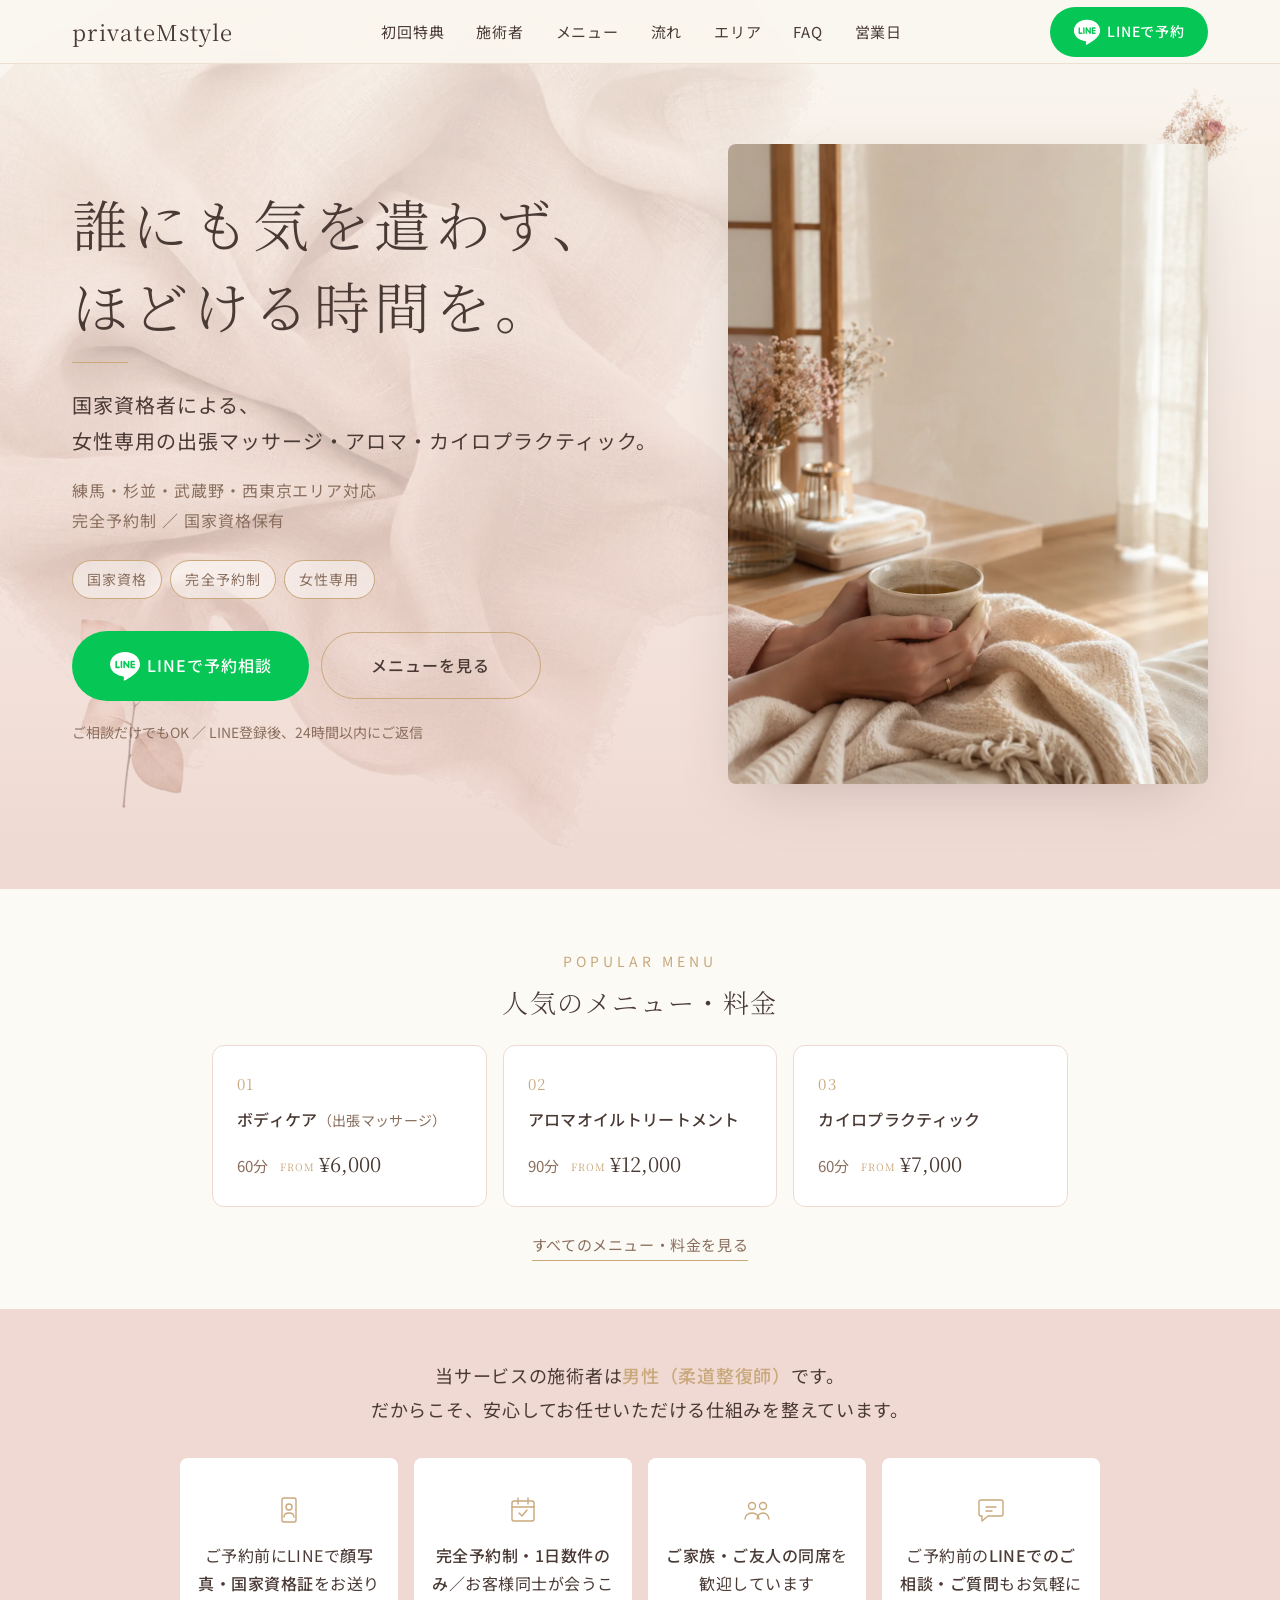
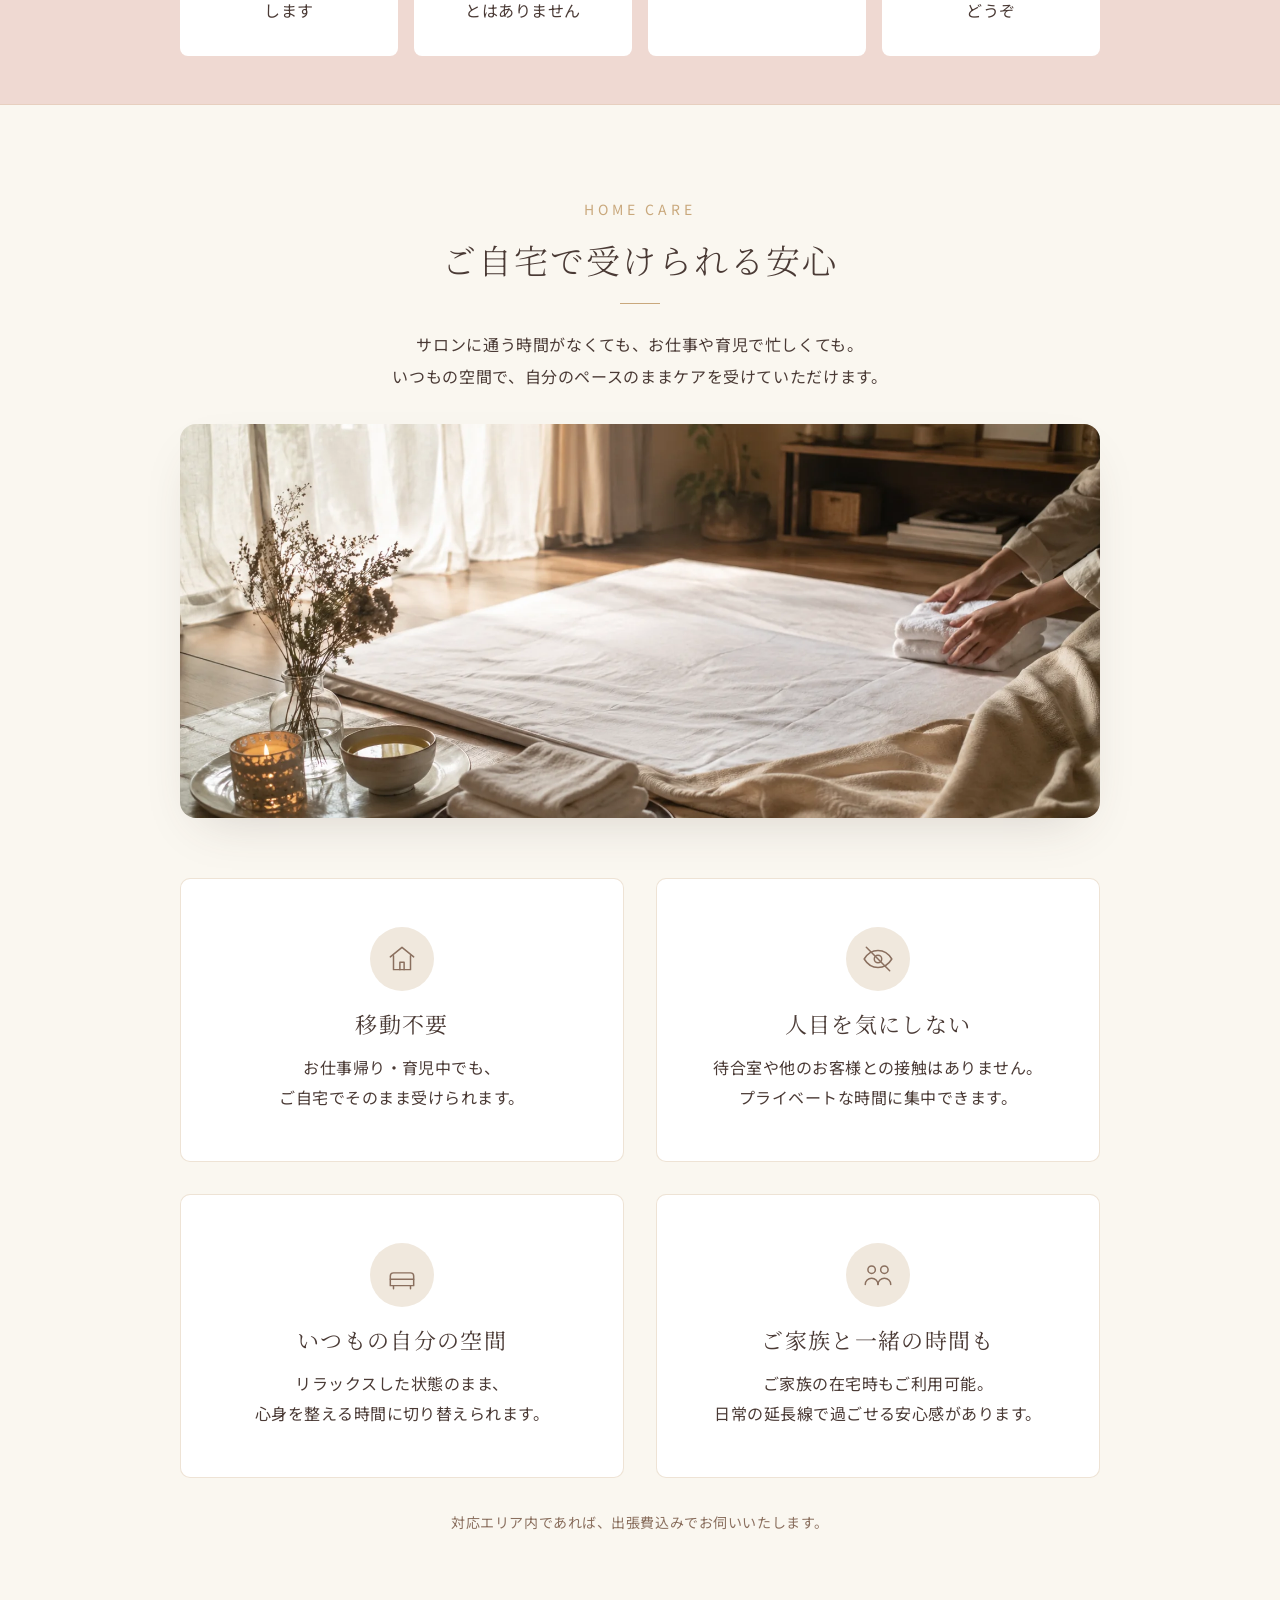
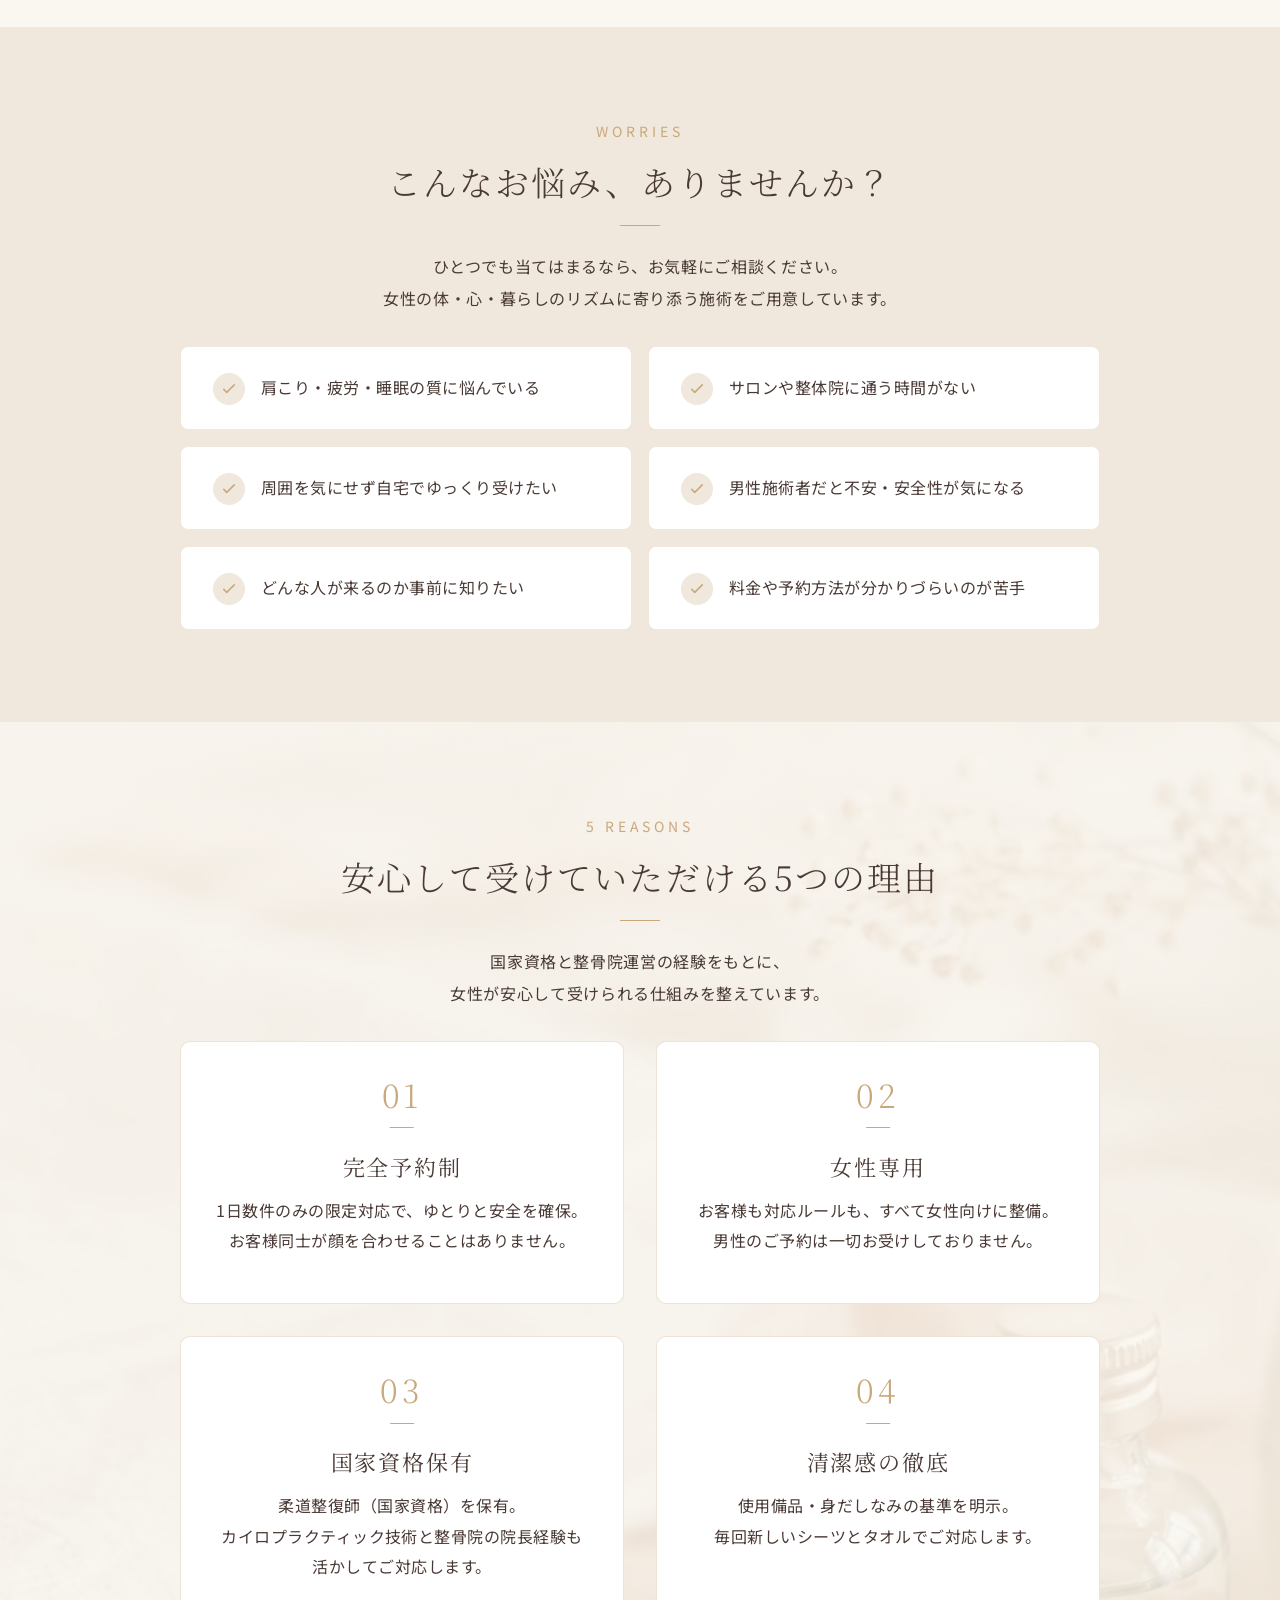
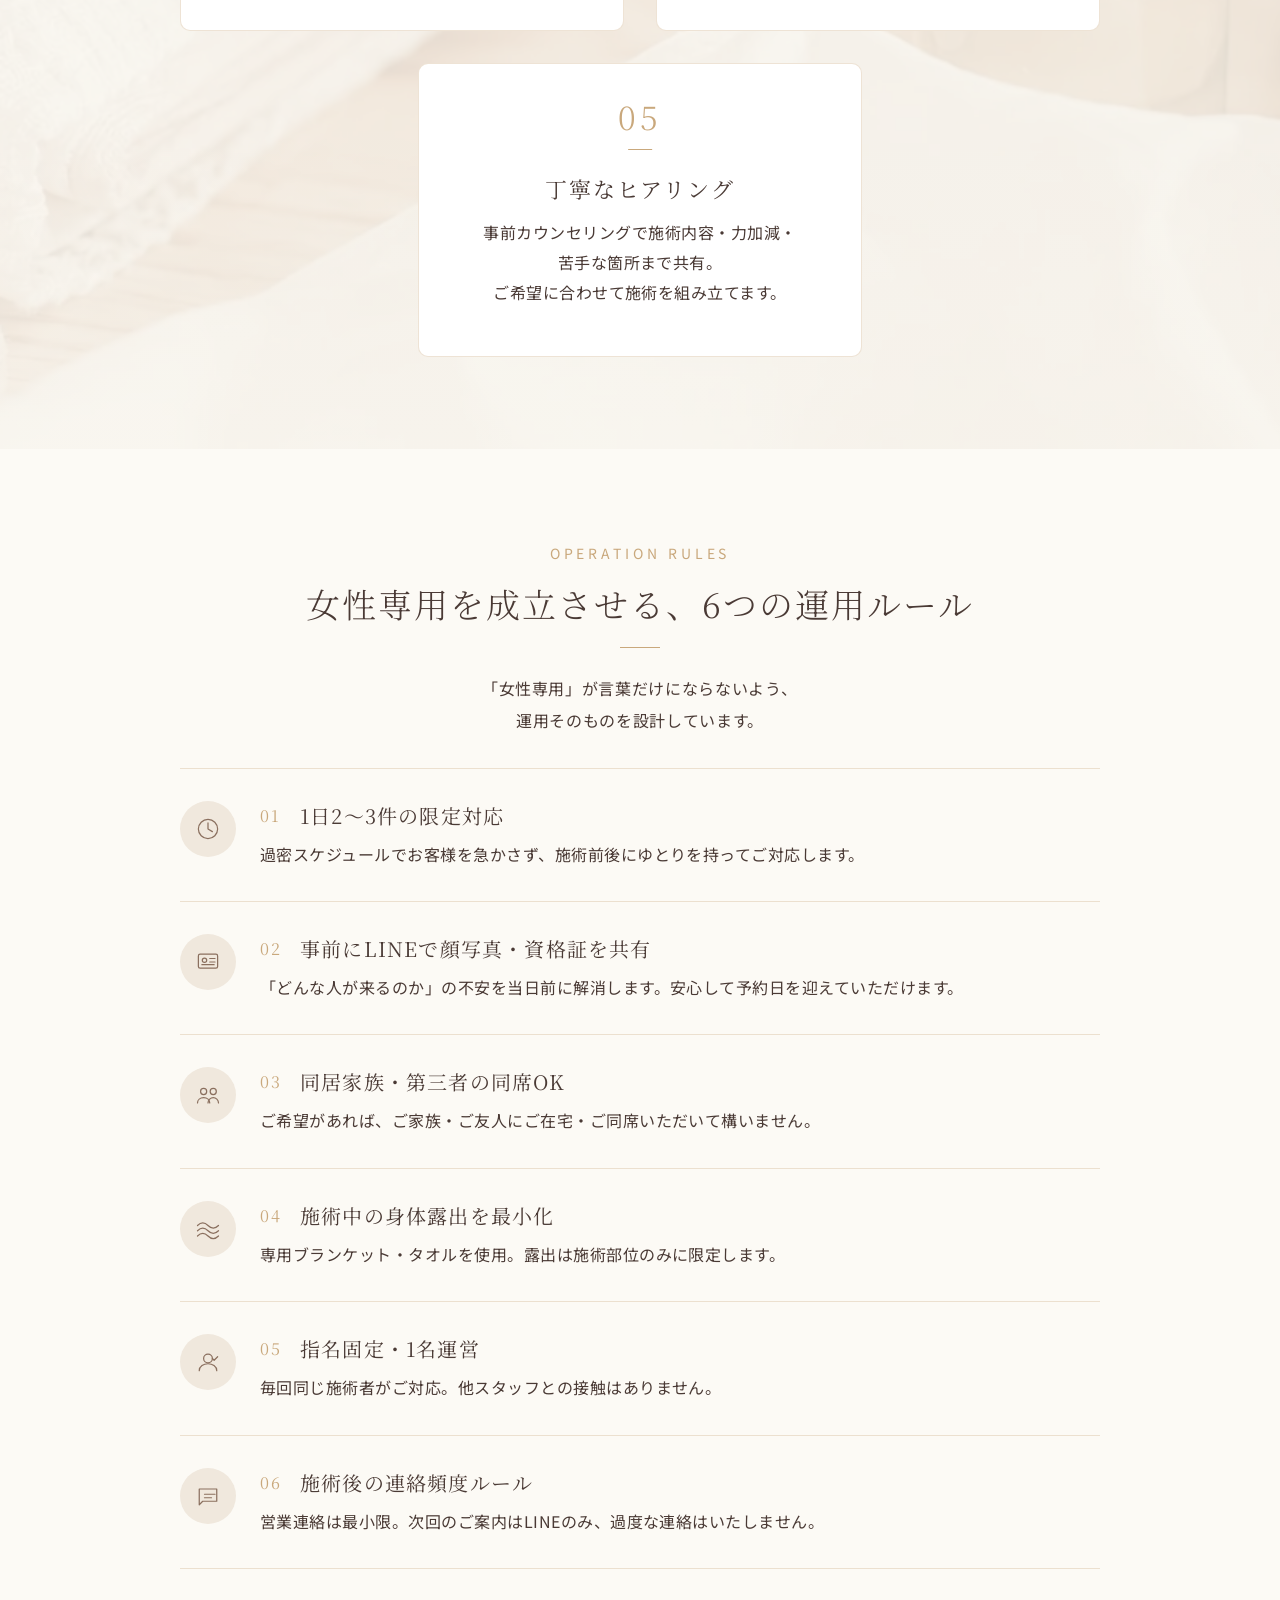
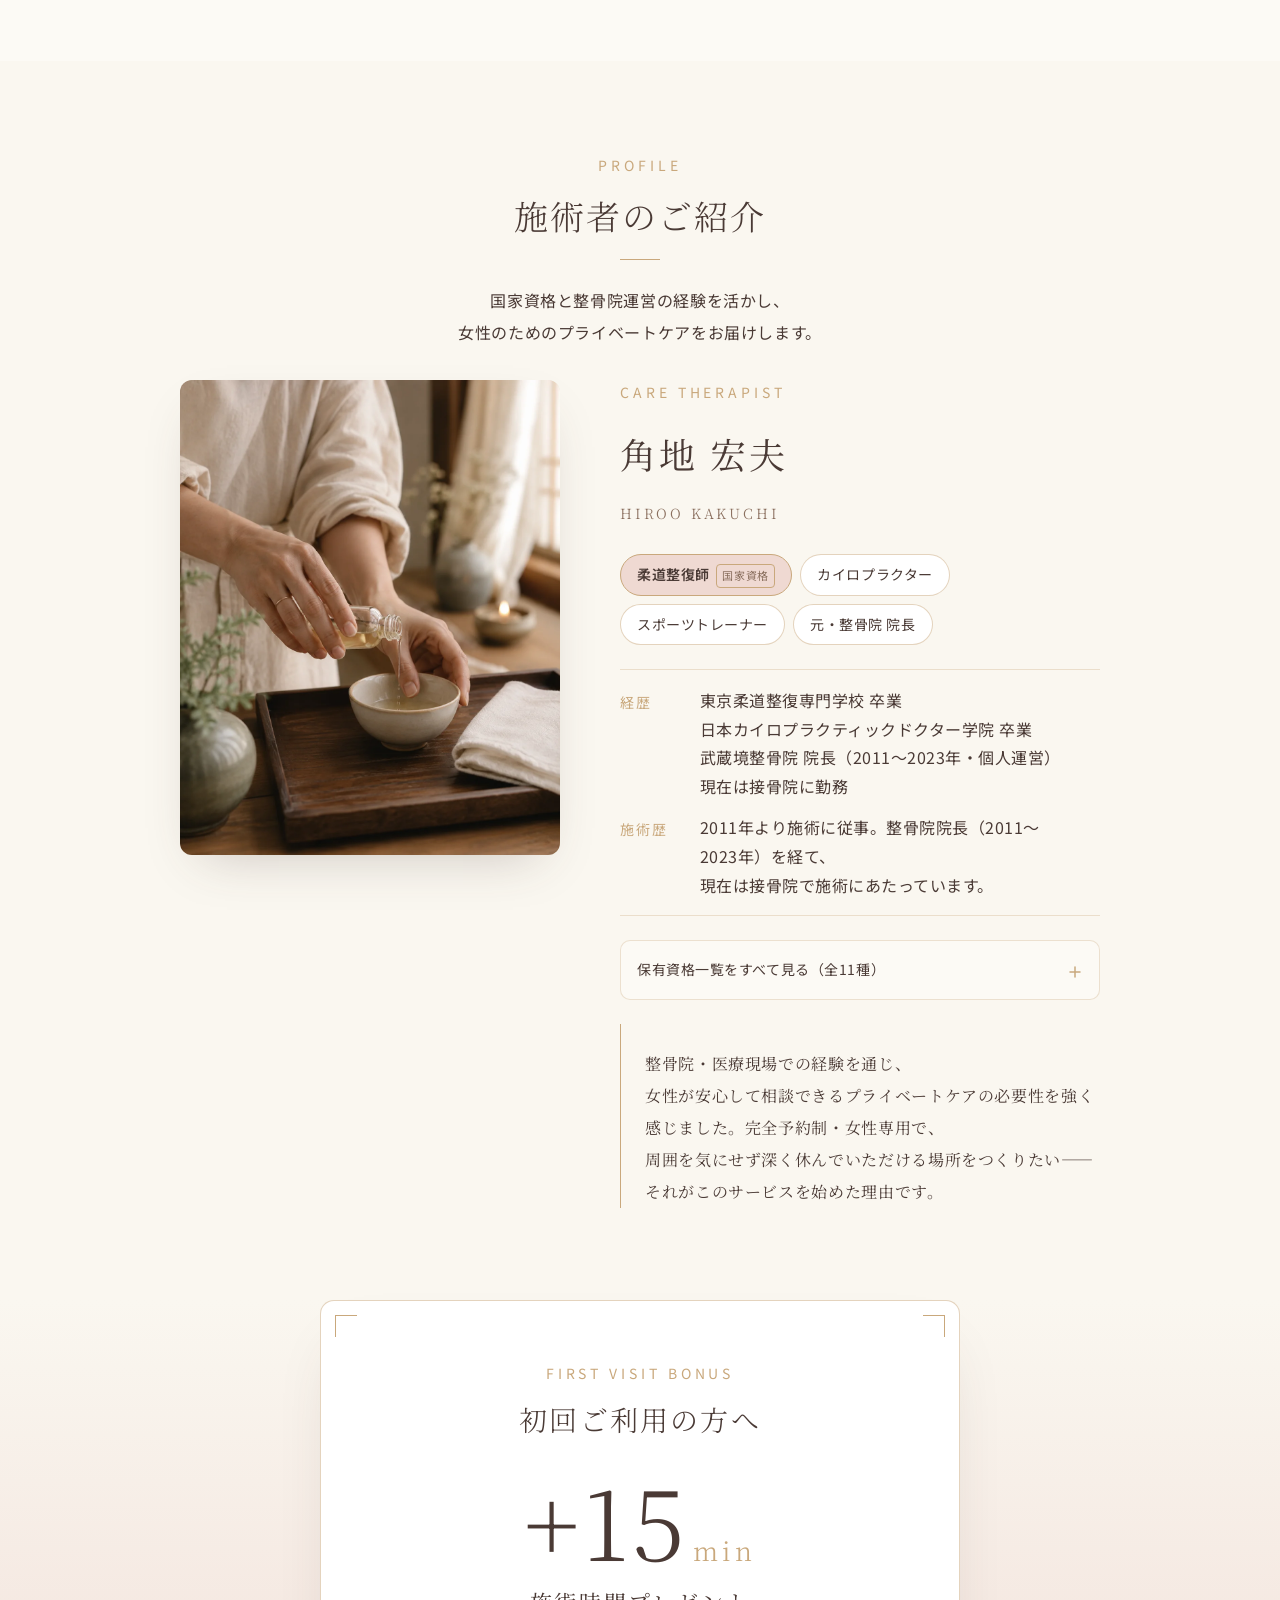
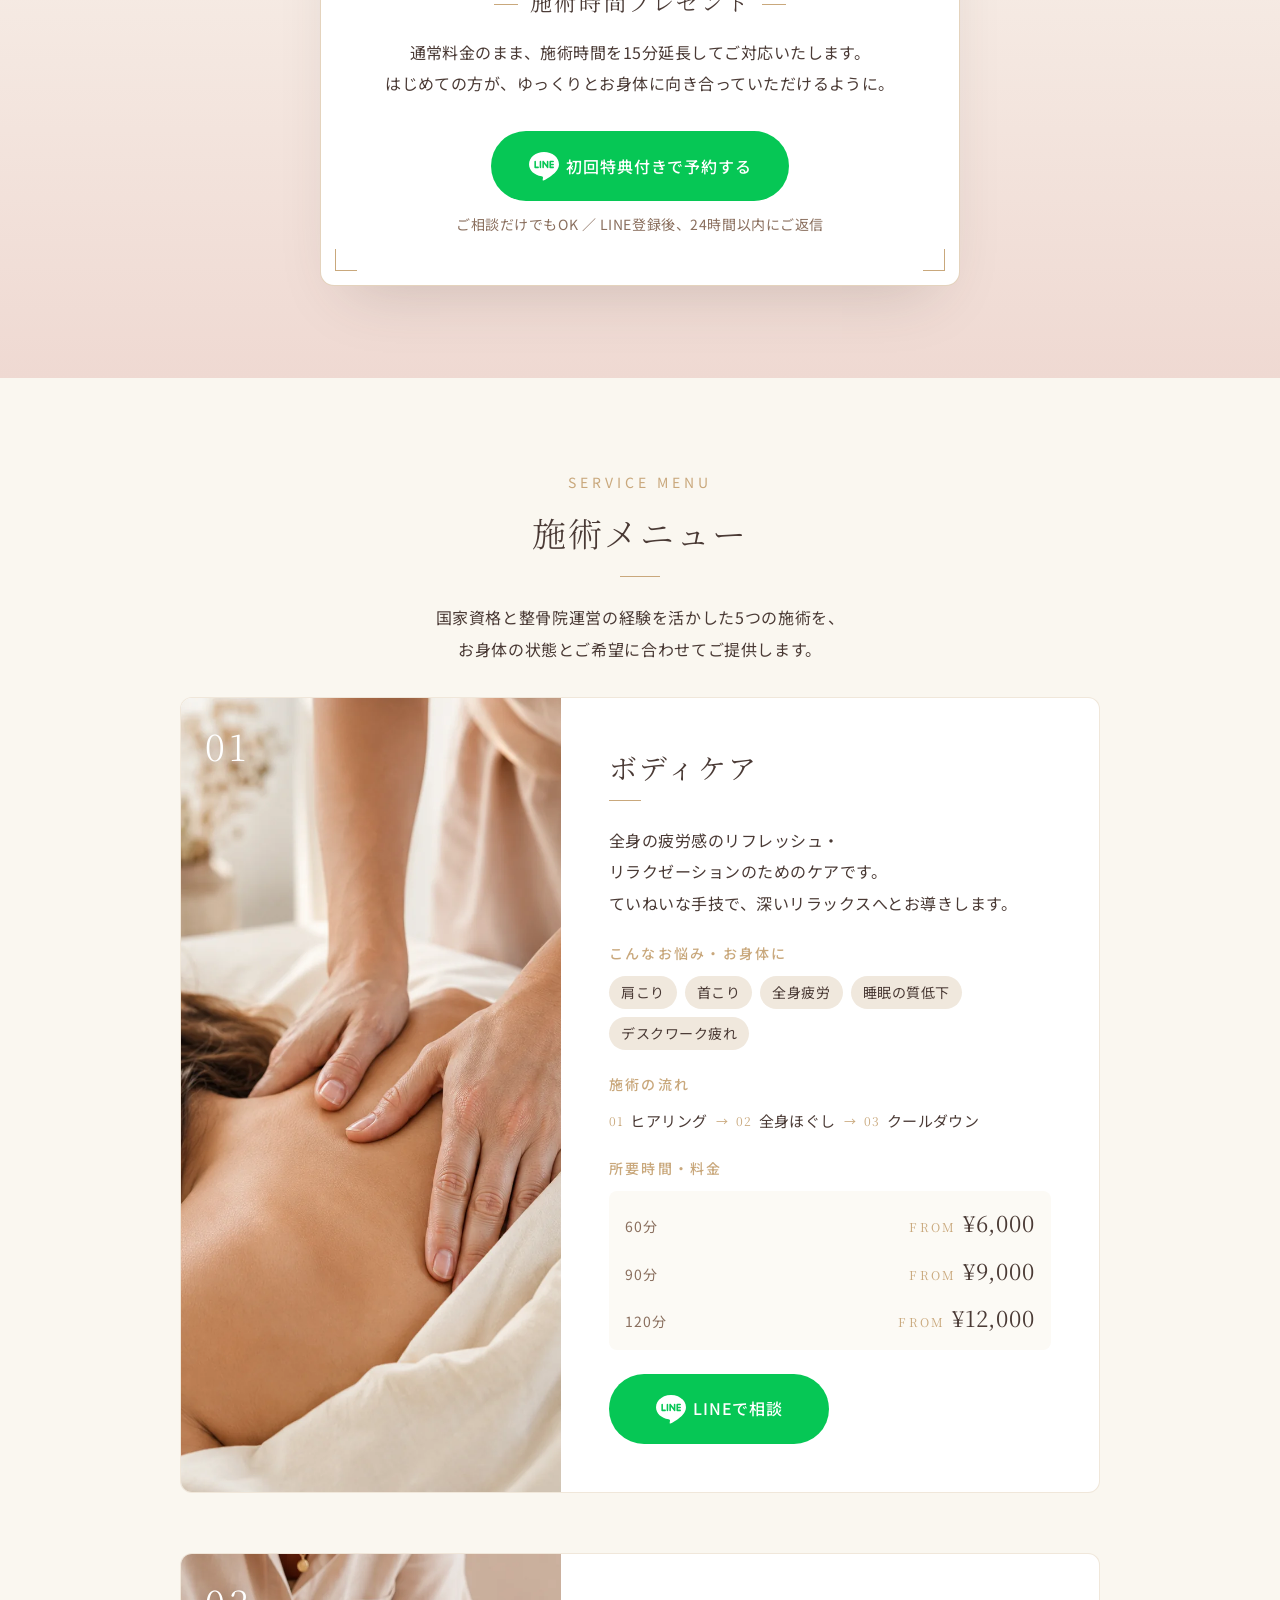
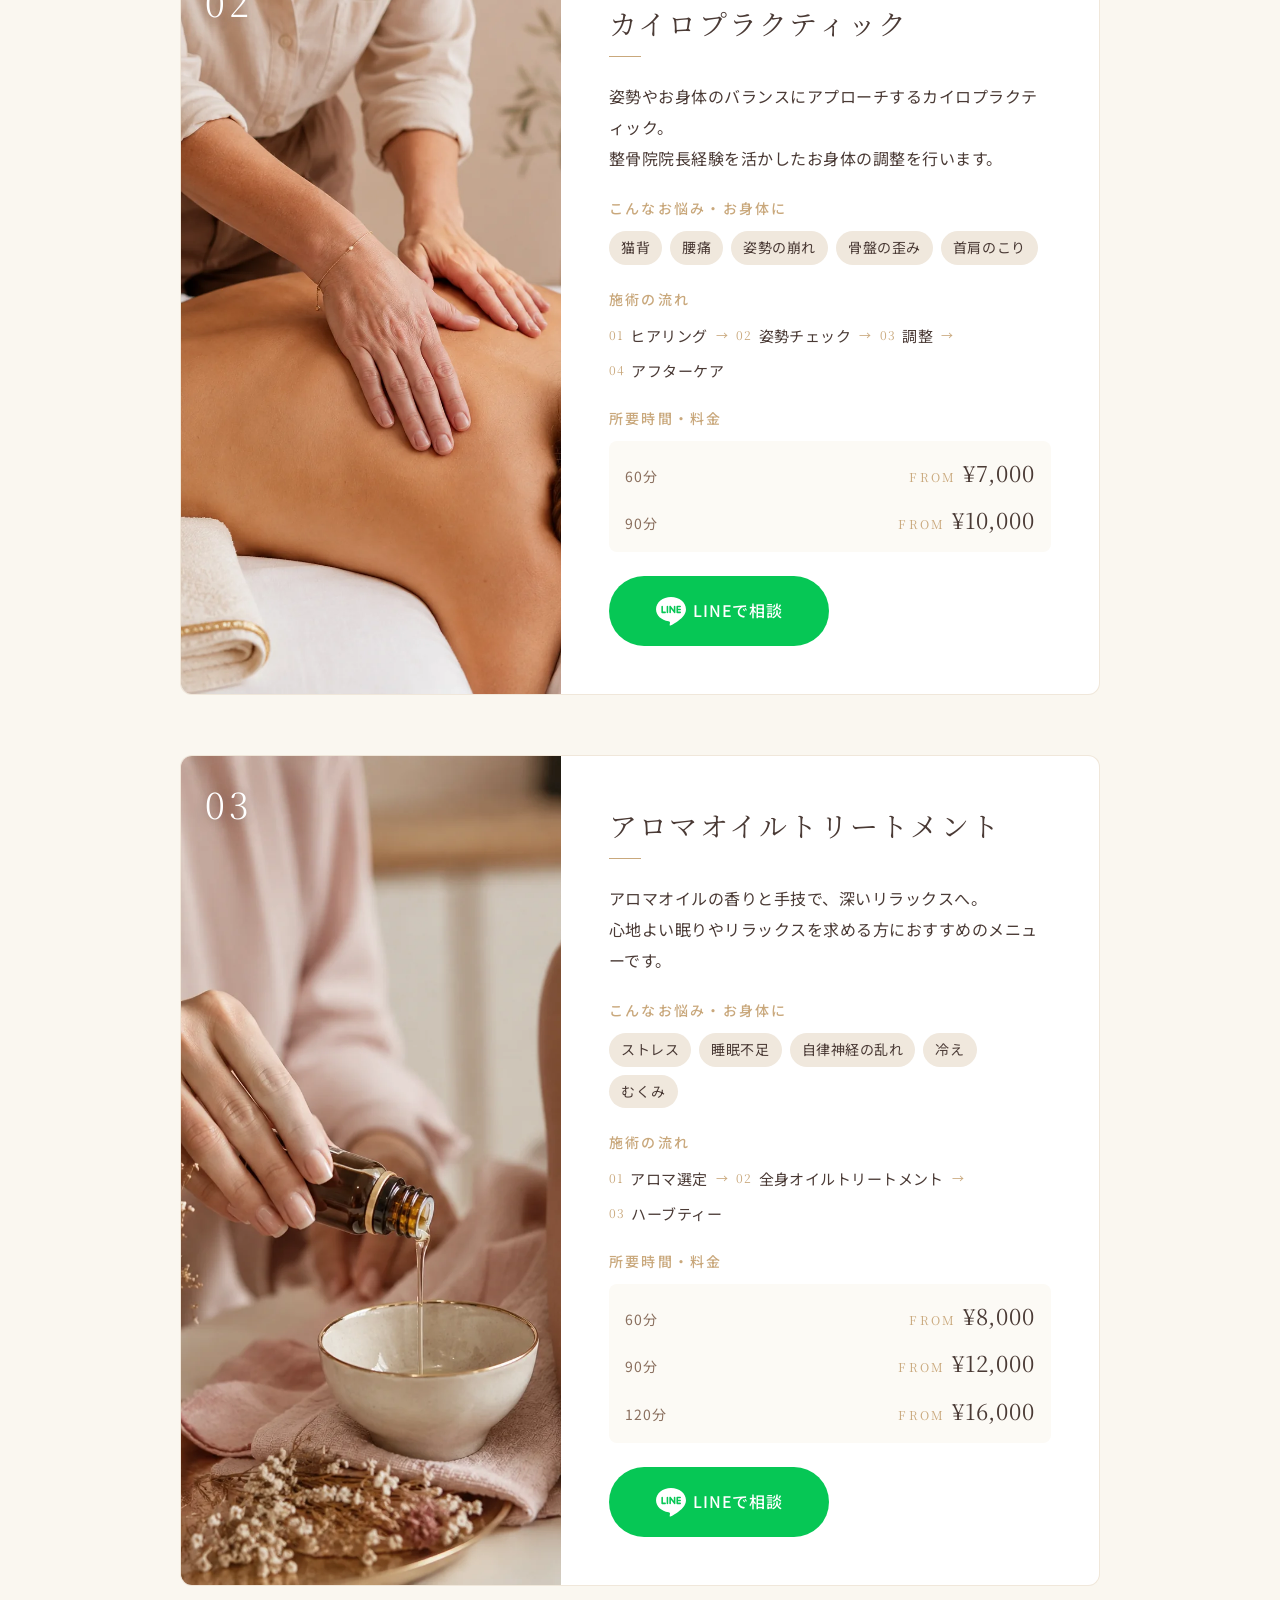
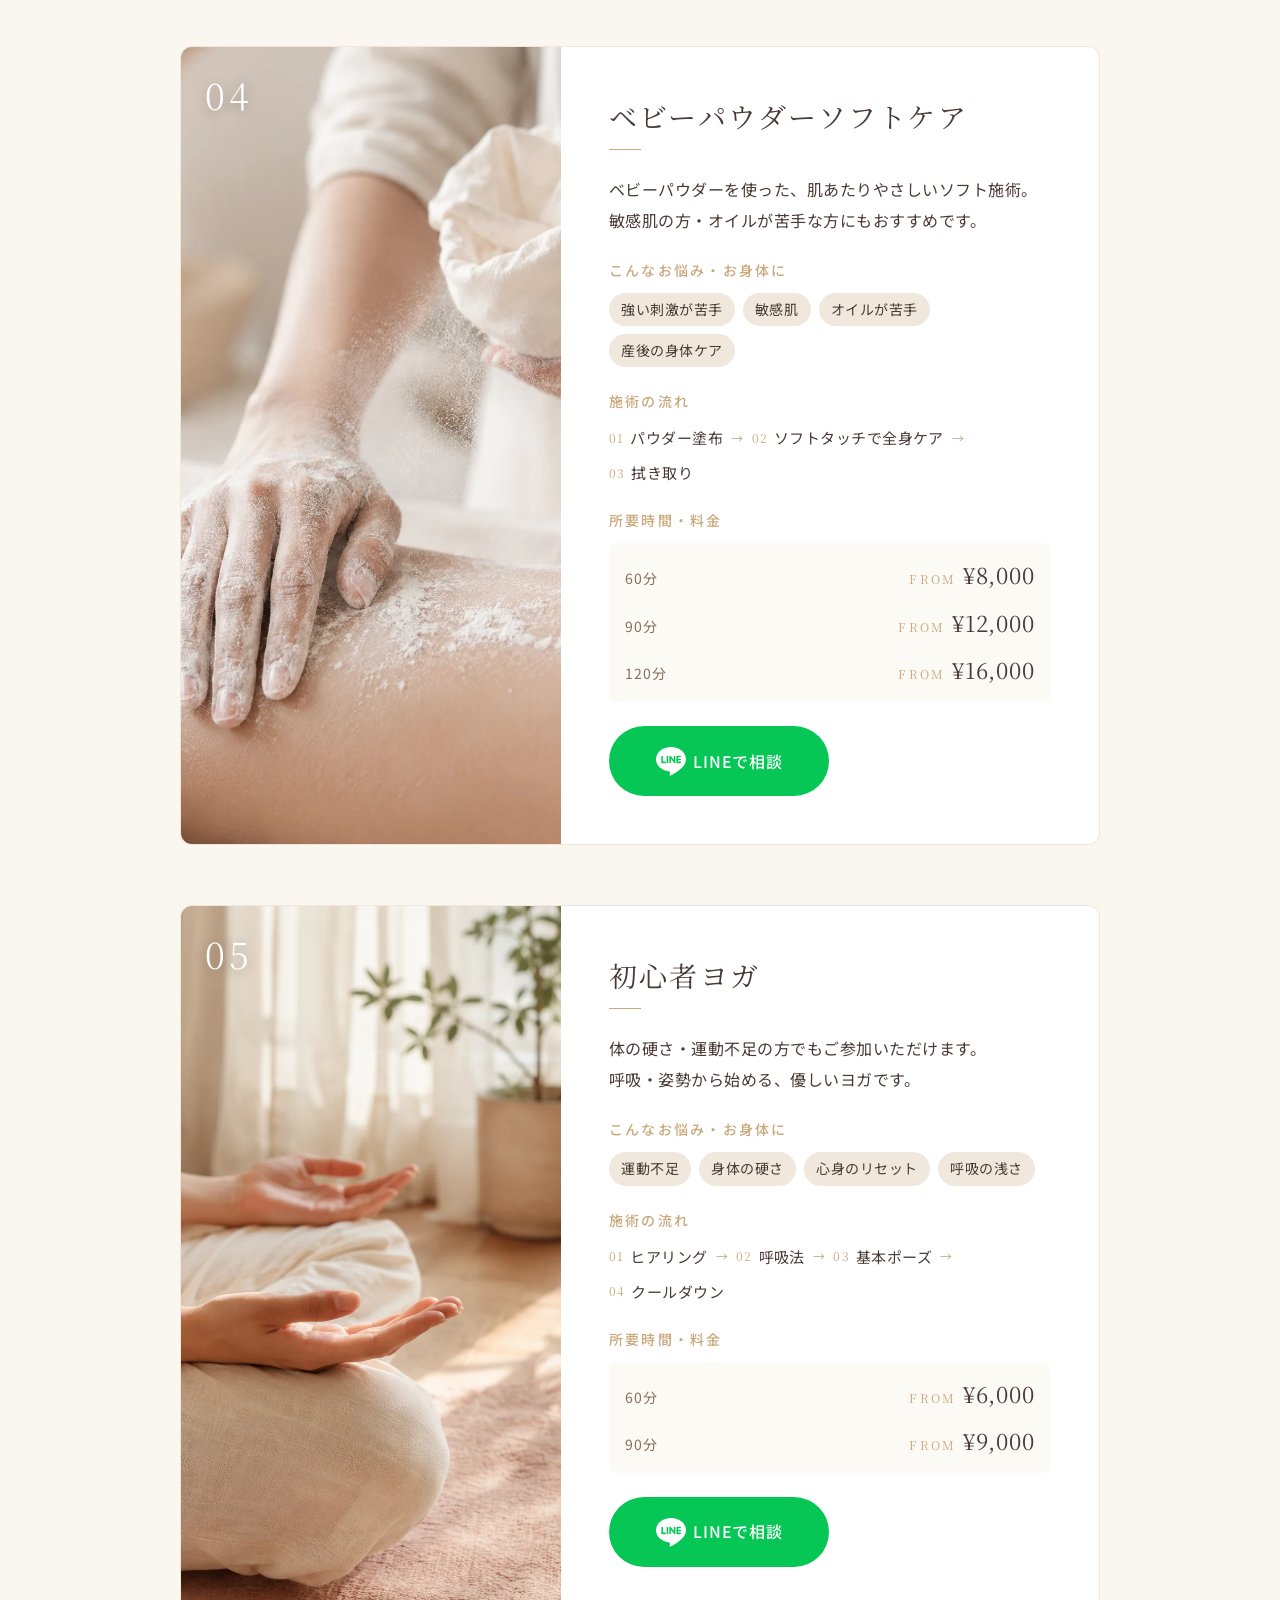
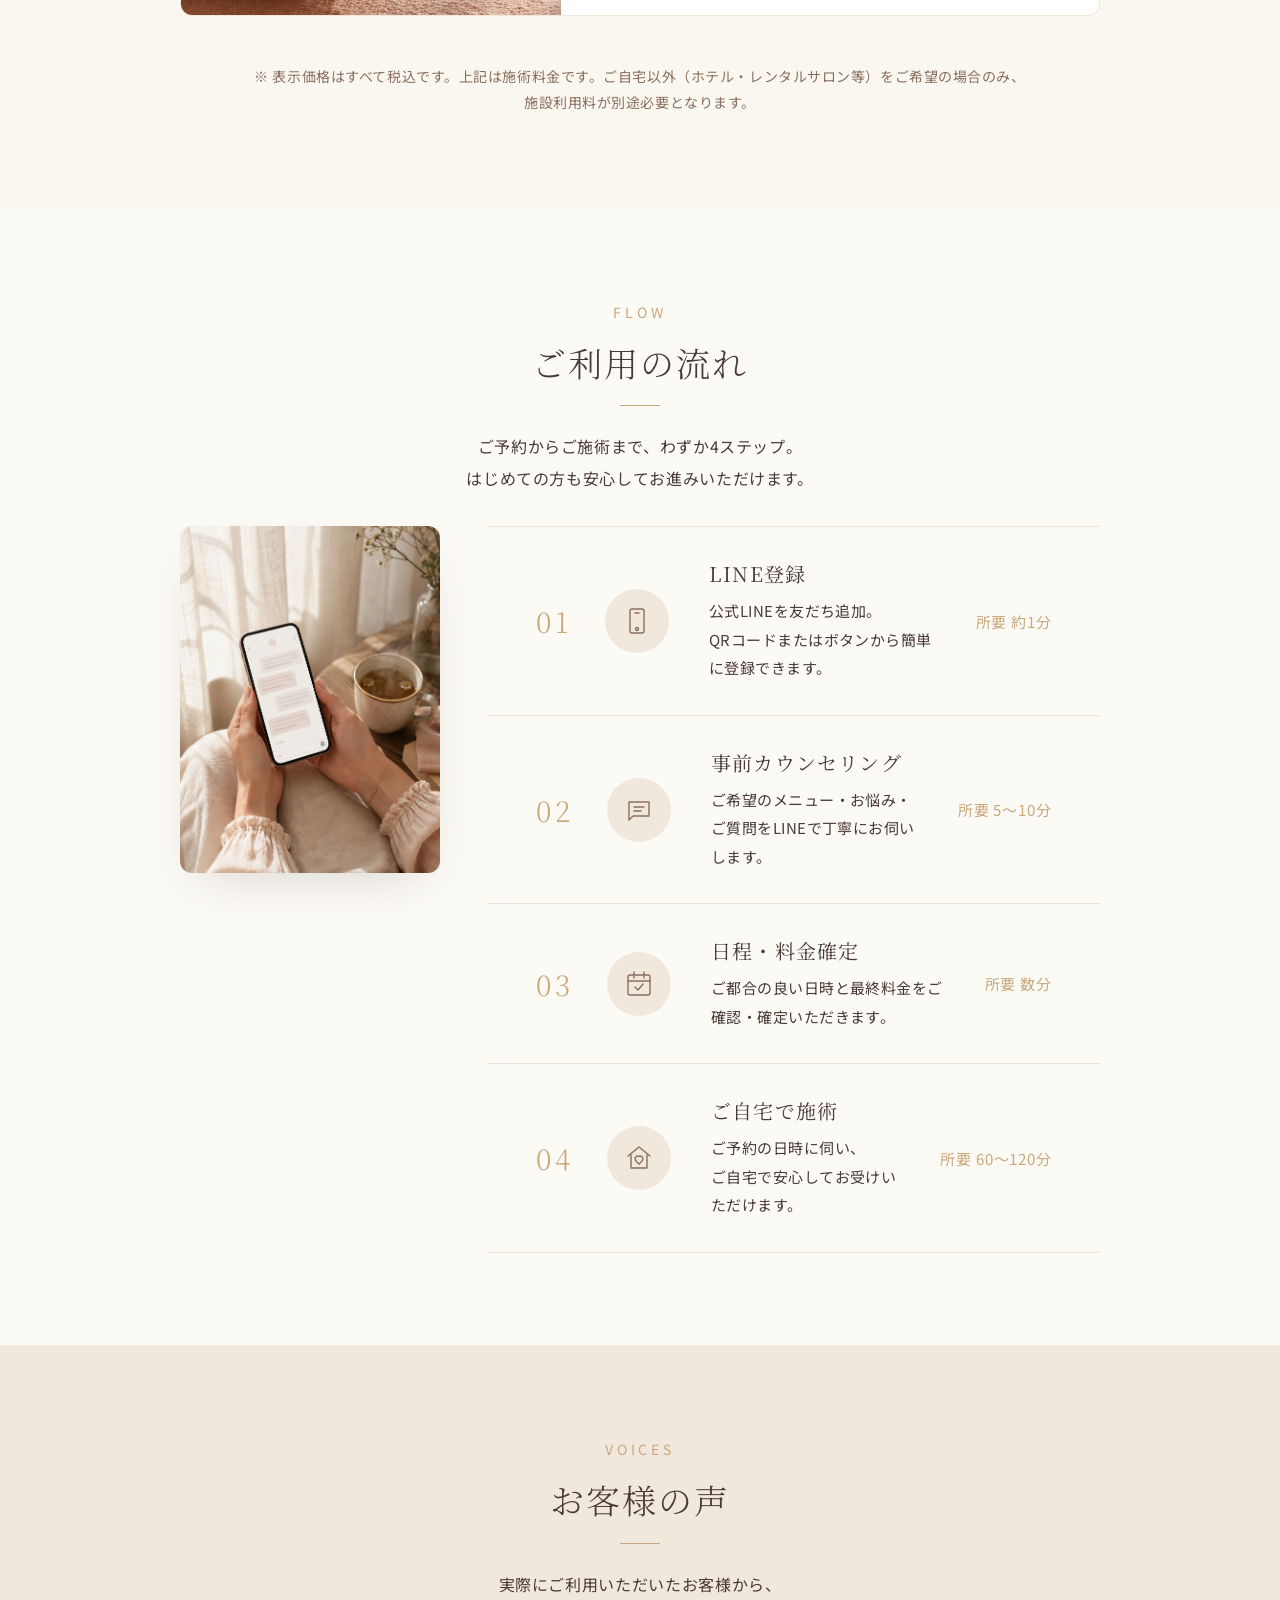
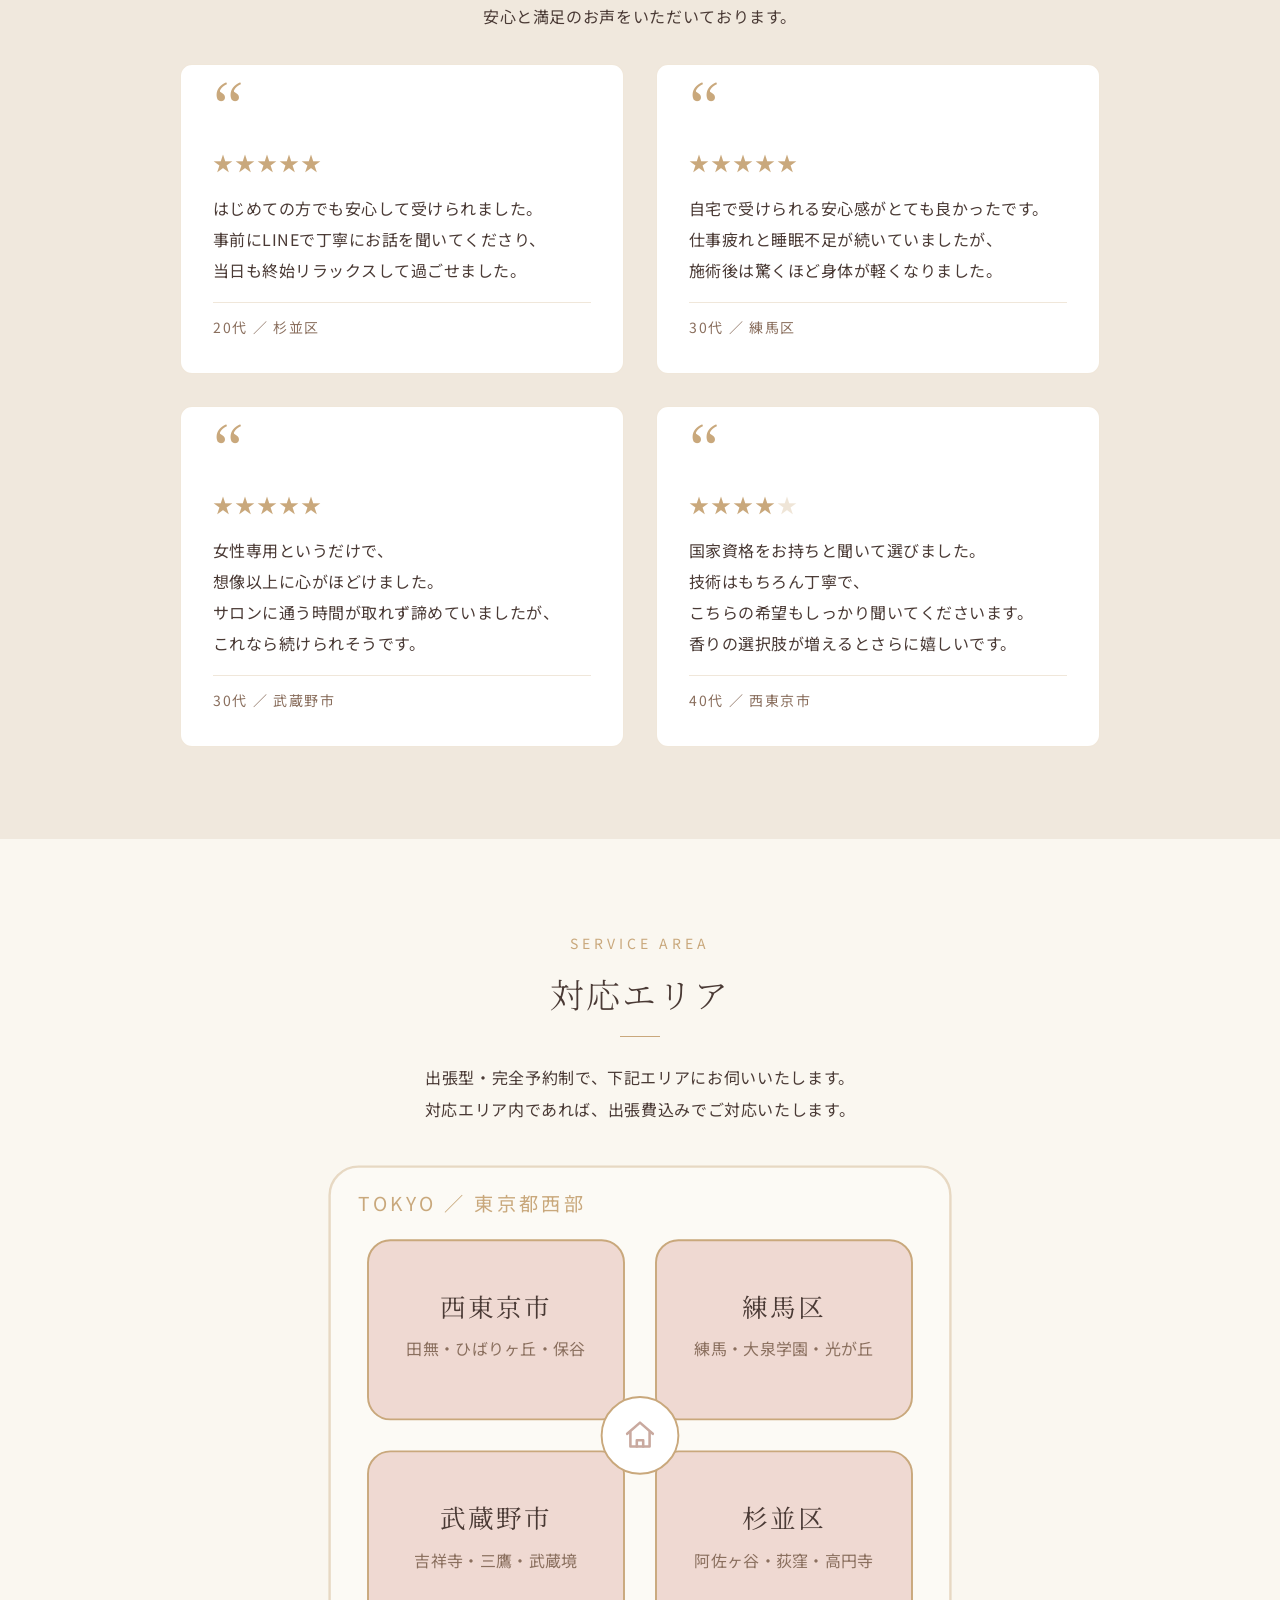
==== index.html @ de7d1d06 "施術歴を案A（2011年起点）に更新／過去IG（@musashisakaiseikotsuin）を非表示 Co-Authored-By: Claude Opus 4.8 (1M context) <n" ====
<!DOCTYPE html>
<html lang="ja">
<head>
  <meta charset="UTF-8">
  <meta name="viewport" content="width=device-width, initial-scale=1.0">
  <title>女性専用・完全予約制の出張ケア｜練馬・杉並・武蔵野・西東京 | privateMstyle</title>
  <meta name="description" content="柔道整復師（国家資格）の施術者による、女性専用・完全予約制の出張プライベートケア。ボディケア／カイロ／アロマトリートメント／ヨガ。練馬・杉並・武蔵野・西東京エリア対応。LINEでご相談・ご予約いただけます。">
  <!-- ⚠️ 公開前確認フェーズ：本番公開時にこの noindex タグを削除してください -->
  <meta name="robots" content="noindex">

  <link rel="preconnect" href="https://fonts.googleapis.com">
  <link rel="preconnect" href="https://fonts.gstatic.com" crossorigin>
  <link href="https://fonts.googleapis.com/css2?family=Noto+Sans+JP:wght@300;400;500&family=Noto+Serif+JP:wght@300;400&display=swap" rel="stylesheet">

  <link rel="stylesheet" href="css/style.css">
</head>
<body>

  <!-- ============ 01 HEADER ============ -->
  <header class="site-header" id="site-header">
    <div class="site-header__inner">
      <a href="#top" class="site-header__logo">privateMstyle</a>
      <nav class="site-header__nav" aria-label="グローバルナビゲーション">
        <a href="#bonus">初回特典</a>
        <a href="#profile">施術者</a>
        <a href="#menu">メニュー</a>
        <a href="#flow">流れ</a>
        <a href="#area">エリア</a>
        <a href="#faq">FAQ</a>
        <a href="#schedule">営業日</a>
        <a href="https://line.me/R/ti/p/@512jlumu" class="btn btn--line btn--sm site-header__nav-cta" target="_blank" rel="noopener">
          <svg class="btn__icon" viewBox="0 0 28 28" aria-hidden="true" focusable="false">
            <path fill="currentColor" d="M27.113,12.417c0-5.865-5.88-10.637-13.107-10.637S0.898,6.552,0.898,12.417c0,5.258,4.663,9.662,10.962,10.495c0.427,0.092,1.008,0.282,1.155,0.646c0.132,0.331,0.086,0.85,0.042,1.185c0,0-0.153,0.925-0.187,1.122c-0.057,0.331-0.263,1.296,1.135,0.707c1.399-0.589,7.548-4.445,10.298-7.611h-0.001C26.203,16.879,27.113,14.764,27.113,12.417z M8.875,15.907H6.271c-0.379,0-0.687-0.308-0.687-0.688V10.01c0-0.379,0.308-0.687,0.687-0.687c0.379,0,0.687,0.308,0.687,0.687v4.521h1.917c0.379,0,0.687,0.308,0.687,0.687C9.562,15.598,9.254,15.907,8.875,15.907z M11.568,15.219c0,0.379-0.308,0.688-0.687,0.688s-0.687-0.308-0.687-0.688V10.01c0-0.379,0.308-0.687,0.687-0.687s0.687,0.308,0.687,0.687V15.219z M17.838,15.219c0,0.297-0.188,0.559-0.47,0.652c-0.071,0.024-0.145,0.036-0.218,0.036c-0.215,0-0.42-0.103-0.549-0.275l-2.669-3.635v3.222c0,0.379-0.308,0.688-0.688,0.688c-0.379,0-0.688-0.308-0.688-0.688V10.01c0-0.296,0.189-0.558,0.47-0.652c0.071-0.024,0.144-0.035,0.218-0.035c0.214,0,0.42,0.103,0.549,0.275l2.67,3.635V10.01c0-0.379,0.309-0.687,0.688-0.687c0.379,0,0.687,0.308,0.687,0.687V15.219z M22.052,11.927c0.379,0,0.688,0.308,0.688,0.688c0,0.379-0.308,0.687-0.688,0.687h-1.917v1.23h1.917c0.379,0,0.688,0.308,0.688,0.687c0,0.379-0.309,0.688-0.688,0.688h-2.604c-0.378,0-0.687-0.308-0.687-0.688v-2.603c0-0.001,0-0.001,0-0.001c0,0,0-0.001,0-0.001v-2.601c0-0.001,0-0.001,0-0.002c0-0.379,0.308-0.687,0.687-0.687h2.604c0.379,0,0.688,0.308,0.688,0.687s-0.308,0.687-0.688,0.687h-1.917v1.23H22.052z"/>
          </svg>
          <span>LINEで予約</span>
        </a>
      </nav>
      <div class="site-header__cta">
        <a href="https://line.me/R/ti/p/@512jlumu" class="btn btn--line btn--sm" target="_blank" rel="noopener">
          <svg class="btn__icon" viewBox="0 0 28 28" aria-hidden="true" focusable="false">
            <path fill="currentColor" d="M27.113,12.417c0-5.865-5.88-10.637-13.107-10.637S0.898,6.552,0.898,12.417c0,5.258,4.663,9.662,10.962,10.495c0.427,0.092,1.008,0.282,1.155,0.646c0.132,0.331,0.086,0.85,0.042,1.185c0,0-0.153,0.925-0.187,1.122c-0.057,0.331-0.263,1.296,1.135,0.707c1.399-0.589,7.548-4.445,10.298-7.611h-0.001C26.203,16.879,27.113,14.764,27.113,12.417z M8.875,15.907H6.271c-0.379,0-0.687-0.308-0.687-0.688V10.01c0-0.379,0.308-0.687,0.687-0.687c0.379,0,0.687,0.308,0.687,0.687v4.521h1.917c0.379,0,0.687,0.308,0.687,0.687C9.562,15.598,9.254,15.907,8.875,15.907z M11.568,15.219c0,0.379-0.308,0.688-0.687,0.688s-0.687-0.308-0.687-0.688V10.01c0-0.379,0.308-0.687,0.687-0.687s0.687,0.308,0.687,0.687V15.219z M17.838,15.219c0,0.297-0.188,0.559-0.47,0.652c-0.071,0.024-0.145,0.036-0.218,0.036c-0.215,0-0.42-0.103-0.549-0.275l-2.669-3.635v3.222c0,0.379-0.308,0.688-0.688,0.688c-0.379,0-0.688-0.308-0.688-0.688V10.01c0-0.296,0.189-0.558,0.47-0.652c0.071-0.024,0.144-0.035,0.218-0.035c0.214,0,0.42,0.103,0.549,0.275l2.67,3.635V10.01c0-0.379,0.309-0.687,0.688-0.687c0.379,0,0.687,0.308,0.687,0.687V15.219z M22.052,11.927c0.379,0,0.688,0.308,0.688,0.688c0,0.379-0.308,0.687-0.688,0.687h-1.917v1.23h1.917c0.379,0,0.688,0.308,0.688,0.687c0,0.379-0.309,0.688-0.688,0.688h-2.604c-0.378,0-0.687-0.308-0.687-0.688v-2.603c0-0.001,0-0.001,0-0.001c0,0,0-0.001,0-0.001v-2.601c0-0.001,0-0.001,0-0.002c0-0.379,0.308-0.687,0.687-0.687h2.604c0.379,0,0.688,0.308,0.688,0.687s-0.308,0.687-0.688,0.687h-1.917v1.23H22.052z"/>
          </svg>
          <span>LINEで予約</span>
        </a>
      </div>
      <button class="site-header__menu-toggle" aria-label="メニューを開く" aria-expanded="false">
        <span></span><span></span><span></span>
      </button>
    </div>
  </header>

  <!-- ============ 02 FV ============ -->
  <section class="fv" id="top">
    <div class="fv__bg" aria-hidden="true">
      <img src="assets/fv/fv-fabric-pink.webp" alt="" class="fv__bg-fabric">
      <img src="assets/decorations/deco-flower-dried.webp" alt="" class="fv__deco fv__deco--flower">
      <img src="assets/decorations/deco-leaf-1.webp" alt="" class="fv__deco fv__deco--leaf">
    </div>

    <div class="fv__inner">
      <div class="fv__copy">
        <h1 class="fv__catch">
          誰にも気を遣わず、<br>
          ほどける時間を。
        </h1>
        <p class="fv__sub">
          国家資格者による、<br>女性専用の出張マッサージ・アロマ・カイロプラクティック。
        </p>
        <p class="fv__area">
          練馬・杉並・武蔵野・西東京エリア対応<br>
          完全予約制 ／ 国家資格保有
        </p>

        <ul class="fv__badges" aria-label="サービスの特徴">
          <li>国家資格</li>
          <li>完全予約制</li>
          <li>女性専用</li>
        </ul>

        <div class="fv__ctas">
          <a href="https://line.me/R/ti/p/@512jlumu" class="btn btn--line btn--lg" target="_blank" rel="noopener">
            <svg class="btn__icon" viewBox="0 0 28 28" aria-hidden="true" focusable="false">
              <path fill="currentColor" d="M27.113,12.417c0-5.865-5.88-10.637-13.107-10.637S0.898,6.552,0.898,12.417c0,5.258,4.663,9.662,10.962,10.495c0.427,0.092,1.008,0.282,1.155,0.646c0.132,0.331,0.086,0.85,0.042,1.185c0,0-0.153,0.925-0.187,1.122c-0.057,0.331-0.263,1.296,1.135,0.707c1.399-0.589,7.548-4.445,10.298-7.611h-0.001C26.203,16.879,27.113,14.764,27.113,12.417z M8.875,15.907H6.271c-0.379,0-0.687-0.308-0.687-0.688V10.01c0-0.379,0.308-0.687,0.687-0.687c0.379,0,0.687,0.308,0.687,0.687v4.521h1.917c0.379,0,0.687,0.308,0.687,0.687C9.562,15.598,9.254,15.907,8.875,15.907z M11.568,15.219c0,0.379-0.308,0.688-0.687,0.688s-0.687-0.308-0.687-0.688V10.01c0-0.379,0.308-0.687,0.687-0.687s0.687,0.308,0.687,0.687V15.219z M17.838,15.219c0,0.297-0.188,0.559-0.47,0.652c-0.071,0.024-0.145,0.036-0.218,0.036c-0.215,0-0.42-0.103-0.549-0.275l-2.669-3.635v3.222c0,0.379-0.308,0.688-0.688,0.688c-0.379,0-0.688-0.308-0.688-0.688V10.01c0-0.296,0.189-0.558,0.47-0.652c0.071-0.024,0.144-0.035,0.218-0.035c0.214,0,0.42,0.103,0.549,0.275l2.67,3.635V10.01c0-0.379,0.309-0.687,0.688-0.687c0.379,0,0.687,0.308,0.687,0.687V15.219z M22.052,11.927c0.379,0,0.688,0.308,0.688,0.688c0,0.379-0.308,0.687-0.688,0.687h-1.917v1.23h1.917c0.379,0,0.688,0.308,0.688,0.687c0,0.379-0.309,0.688-0.688,0.688h-2.604c-0.378,0-0.687-0.308-0.687-0.688v-2.603c0-0.001,0-0.001,0-0.001c0,0,0-0.001,0-0.001v-2.601c0-0.001,0-0.001,0-0.002c0-0.379,0.308-0.687,0.687-0.687h2.604c0.379,0,0.688,0.308,0.688,0.687s-0.308,0.687-0.688,0.687h-1.917v1.23H22.052z"/>
            </svg>
            <span>LINEで予約相談</span>
          </a>
          <a href="#menu" class="btn btn--ghost btn--lg">メニューを見る</a>
          <p class="fv__micro">
            ご相談だけでもOK ／ LINE登録後、24時間以内にご返信
          </p>
        </div>
      </div>

      <div class="fv__visual">
        <img src="assets/fv/fv-hero.webp" alt="" class="fv__hero-img">
      </div>
    </div>
  </section>

  <!-- ============ 02.3 人気メニュー（FV直下クイック） ============ -->
  <section class="quick-menu" id="quick-menu" aria-label="人気のメニューと料金">
    <div class="quick-menu__inner">
      <p class="quick-menu__label">POPULAR MENU</p>
      <h2 class="quick-menu__title">人気のメニュー・料金</h2>
      <ul class="quick-menu__list">
        <li class="quick-menu__item">
          <span class="quick-menu__num" aria-hidden="true">01</span>
          <span class="quick-menu__name">ボディケア<small>（出張マッサージ）</small></span>
          <span class="quick-menu__meta"><span class="quick-menu__time">60分</span><span class="quick-menu__price"><em>FROM</em>¥6,000</span></span>
        </li>
        <li class="quick-menu__item">
          <span class="quick-menu__num" aria-hidden="true">02</span>
          <span class="quick-menu__name">アロマオイルトリートメント</span>
          <span class="quick-menu__meta"><span class="quick-menu__time">90分</span><span class="quick-menu__price"><em>FROM</em>¥12,000</span></span>
        </li>
        <li class="quick-menu__item">
          <span class="quick-menu__num" aria-hidden="true">03</span>
          <span class="quick-menu__name">カイロプラクティック</span>
          <span class="quick-menu__meta"><span class="quick-menu__time">60分</span><span class="quick-menu__price"><em>FROM</em>¥7,000</span></span>
        </li>
      </ul>
      <a href="#menu" class="quick-menu__more">すべてのメニュー・料金を見る</a>
    </div>
  </section>

  <!-- ============ 02.5 安心への約束 ============ -->
  <aside class="assurance" aria-label="安心への約束">
    <div class="assurance__inner">
      <p class="assurance__intro">
        当サービスの施術者は<strong>男性（柔道整復師）</strong>です。<br>
        だからこそ、安心してお任せいただける仕組みを整えています。
      </p>
      <ul class="assurance__list">
        <li class="assurance__item">
          <span class="assurance__icon" aria-hidden="true">
            <svg viewBox="0 0 32 32" fill="none" stroke="currentColor" stroke-width="1.4" stroke-linecap="round" stroke-linejoin="round">
              <rect x="9" y="4" width="14" height="24" rx="2"/>
              <circle cx="16" cy="13" r="3"/>
              <path d="M11 23c0-2.5 2.2-4 5-4s5 1.5 5 4"/>
            </svg>
          </span>
          <p class="assurance__text">ご予約前にLINEで<strong>顔写真・国家資格証</strong>をお送りします</p>
        </li>
        <li class="assurance__item">
          <span class="assurance__icon" aria-hidden="true">
            <svg viewBox="0 0 32 32" fill="none" stroke="currentColor" stroke-width="1.4" stroke-linecap="round" stroke-linejoin="round">
              <rect x="5" y="7" width="22" height="20" rx="2"/>
              <path d="M5 13h22M11 4v6M21 4v6"/>
              <path d="M12 19l3 3 5-6"/>
            </svg>
          </span>
          <p class="assurance__text"><strong>完全予約制・1日数件のみ</strong>／お客様同士が会うことはありません</p>
        </li>
        <li class="assurance__item">
          <span class="assurance__icon" aria-hidden="true">
            <svg viewBox="0 0 32 32" fill="none" stroke="currentColor" stroke-width="1.4" stroke-linecap="round" stroke-linejoin="round">
              <circle cx="11" cy="12" r="3.5"/>
              <circle cx="22" cy="12" r="3.5"/>
              <path d="M4 25c0-3.5 3-6 7-6s7 2.5 7 6"/>
              <path d="M16 25c0-3.5 3-6 6-6s6 2.5 6 6"/>
            </svg>
          </span>
          <p class="assurance__text"><strong>ご家族・ご友人の同席</strong>を歓迎しています</p>
        </li>
        <li class="assurance__item">
          <span class="assurance__icon" aria-hidden="true">
            <svg viewBox="0 0 32 32" fill="none" stroke="currentColor" stroke-width="1.4" stroke-linecap="round" stroke-linejoin="round">
              <path d="M6 6h20a2 2 0 0 1 2 2v12a2 2 0 0 1-2 2H13l-6 5v-5H6a2 2 0 0 1-2-2V8a2 2 0 0 1 2-2z"/>
              <path d="M11 13h10M11 17h6"/>
            </svg>
          </span>
          <p class="assurance__text">ご予約前の<strong>LINEでのご相談・ご質問</strong>もお気軽にどうぞ</p>
        </li>
      </ul>
    </div>
  </aside>

  <!-- ============ 03 ご自宅で受けられる安心 ============ -->
  <section class="home-care" id="home-care">
    <div class="home-care__inner">
      <header class="section-head">
        <p class="section-head__label">HOME CARE</p>
        <h2 class="section-head__title">ご自宅で受けられる安心</h2>
        <p class="section-head__lead">
          サロンに通う時間がなくても、お仕事や育児で忙しくても。<br>
          いつもの空間で、自分のペースのままケアを受けていただけます。
        </p>
      </header>

      <figure class="home-care__photo">
        <img src="assets/photos/home-care-hero.webp" alt="ご自宅でリラックスして施術を受ける様子（イメージ）" loading="lazy">
      </figure>

      <ul class="benefit-cards">
        <li class="benefit-card">
          <span class="benefit-card__icon" aria-hidden="true">
            <svg viewBox="0 0 32 32" fill="none" stroke="currentColor" stroke-width="1.4" stroke-linecap="round" stroke-linejoin="round">
              <path d="M5 14 16 5l11 9"/>
              <path d="M8 13v13h16V13"/>
              <path d="M14 26v-7h4v7"/>
            </svg>
          </span>
          <h3 class="benefit-card__title">移動不要</h3>
          <p class="benefit-card__text">お仕事帰り・育児中でも、<br>ご自宅でそのまま受けられます。</p>
        </li>

        <li class="benefit-card">
          <span class="benefit-card__icon" aria-hidden="true">
            <svg viewBox="0 0 32 32" fill="none" stroke="currentColor" stroke-width="1.4" stroke-linecap="round" stroke-linejoin="round">
              <path d="M3 16c3-5 8-8 13-8s10 3 13 8c-3 5-8 8-13 8s-10-3-13-8z"/>
              <circle cx="16" cy="16" r="3.5"/>
              <path d="M5 5l22 22"/>
            </svg>
          </span>
          <h3 class="benefit-card__title">人目を気にしない</h3>
          <p class="benefit-card__text">待合室や他のお客様との接触はありません。<br>プライベートな時間に集中できます。</p>
        </li>

        <li class="benefit-card">
          <span class="benefit-card__icon" aria-hidden="true">
            <svg viewBox="0 0 32 32" fill="none" stroke="currentColor" stroke-width="1.4" stroke-linecap="round" stroke-linejoin="round">
              <path d="M5 20v-3a3 3 0 0 1 3-3h16a3 3 0 0 1 3 3v3"/>
              <path d="M5 20h22v6H5z"/>
              <path d="M8 26v3M24 26v3"/>
            </svg>
          </span>
          <h3 class="benefit-card__title">いつもの自分の空間</h3>
          <p class="benefit-card__text">リラックスした状態のまま、<br>心身を整える時間に切り替えられます。</p>
        </li>

        <li class="benefit-card">
          <span class="benefit-card__icon" aria-hidden="true">
            <svg viewBox="0 0 32 32" fill="none" stroke="currentColor" stroke-width="1.4" stroke-linecap="round" stroke-linejoin="round">
              <circle cx="10" cy="11" r="3.5"/>
              <circle cx="22" cy="11" r="3.5"/>
              <path d="M4 25c0-3.5 2.7-6 6-6s6 2.5 6 6"/>
              <path d="M16 25c0-3.5 2.7-6 6-6s6 2.5 6 6"/>
            </svg>
          </span>
          <h3 class="benefit-card__title">ご家族と一緒の時間も</h3>
          <p class="benefit-card__text">ご家族の在宅時もご利用可能。<br>日常の延長線で過ごせる安心感があります。</p>
        </li>
      </ul>

      <p class="home-care__note">
        対応エリア内であれば、<br class="sp-only">出張費込みでお伺いいたします。
      </p>
    </div>
  </section>

  <!-- ============ 04 お悩み・共感 ============ -->
  <section class="worries" id="worries">
    <div class="worries__inner">
      <header class="section-head">
        <p class="section-head__label">WORRIES</p>
        <h2 class="section-head__title">こんなお悩み、ありませんか？</h2>
        <p class="section-head__lead">
          ひとつでも当てはまるなら、お気軽にご相談ください。<br>
          女性の体・心・暮らしのリズムに寄り添う施術をご用意しています。
        </p>
      </header>

      <ul class="worries-list" role="list">
        <li class="worries-list__item">
          <span class="worries-list__check" aria-hidden="true">
            <svg viewBox="0 0 24 24" fill="none" stroke="currentColor" stroke-width="2" stroke-linecap="round" stroke-linejoin="round">
              <path d="M5 12.5l4 4 10-10"/>
            </svg>
          </span>
          <span class="worries-list__text">肩こり・疲労・睡眠の質に悩んでいる</span>
        </li>
        <li class="worries-list__item">
          <span class="worries-list__check" aria-hidden="true">
            <svg viewBox="0 0 24 24" fill="none" stroke="currentColor" stroke-width="2" stroke-linecap="round" stroke-linejoin="round">
              <path d="M5 12.5l4 4 10-10"/>
            </svg>
          </span>
          <span class="worries-list__text">サロンや整体院に通う時間がない</span>
        </li>
        <li class="worries-list__item">
          <span class="worries-list__check" aria-hidden="true">
            <svg viewBox="0 0 24 24" fill="none" stroke="currentColor" stroke-width="2" stroke-linecap="round" stroke-linejoin="round">
              <path d="M5 12.5l4 4 10-10"/>
            </svg>
          </span>
          <span class="worries-list__text">周囲を気にせず自宅でゆっくり受けたい</span>
        </li>
        <li class="worries-list__item">
          <span class="worries-list__check" aria-hidden="true">
            <svg viewBox="0 0 24 24" fill="none" stroke="currentColor" stroke-width="2" stroke-linecap="round" stroke-linejoin="round">
              <path d="M5 12.5l4 4 10-10"/>
            </svg>
          </span>
          <span class="worries-list__text">男性施術者だと不安・安全性が気になる</span>
        </li>
        <li class="worries-list__item">
          <span class="worries-list__check" aria-hidden="true">
            <svg viewBox="0 0 24 24" fill="none" stroke="currentColor" stroke-width="2" stroke-linecap="round" stroke-linejoin="round">
              <path d="M5 12.5l4 4 10-10"/>
            </svg>
          </span>
          <span class="worries-list__text">どんな人が来るのか事前に知りたい</span>
        </li>
        <li class="worries-list__item">
          <span class="worries-list__check" aria-hidden="true">
            <svg viewBox="0 0 24 24" fill="none" stroke="currentColor" stroke-width="2" stroke-linecap="round" stroke-linejoin="round">
              <path d="M5 12.5l4 4 10-10"/>
            </svg>
          </span>
          <span class="worries-list__text">料金や予約方法が分かりづらいのが苦手</span>
        </li>
      </ul>
    </div>
  </section>

  <!-- ============ 05 ５つの安心理由 ============ -->
  <section class="reasons" id="reasons">
    <div class="reasons__inner">
      <header class="section-head">
        <p class="section-head__label">5 REASONS</p>
        <h2 class="section-head__title">安心して受けていただける<br class="sp-only">5つの理由</h2>
        <p class="section-head__lead">
          国家資格と整骨院運営の経験をもとに、<br>
          女性が安心して受けられる仕組みを整えています。
        </p>
      </header>

      <ol class="reason-cards">
        <li class="reason-card">
          <span class="reason-card__num" aria-hidden="true">01</span>
          <h3 class="reason-card__title">完全予約制</h3>
          <p class="reason-card__text">
            1日数件のみの限定対応で、ゆとりと安全を確保。<br>
            お客様同士が顔を合わせることはありません。
          </p>
        </li>
        <li class="reason-card">
          <span class="reason-card__num" aria-hidden="true">02</span>
          <h3 class="reason-card__title">女性専用</h3>
          <p class="reason-card__text">
            お客様も対応ルールも、すべて女性向けに整備。<br>
            男性のご予約は一切お受けしておりません。
          </p>
        </li>
        <li class="reason-card">
          <span class="reason-card__num" aria-hidden="true">03</span>
          <h3 class="reason-card__title">国家資格保有</h3>
          <p class="reason-card__text">
            柔道整復師（国家資格）を保有。<br>
            カイロプラクティック技術と整骨院の院長経験も活かしてご対応します。
          </p>
        </li>
        <li class="reason-card">
          <span class="reason-card__num" aria-hidden="true">04</span>
          <h3 class="reason-card__title">清潔感の徹底</h3>
          <p class="reason-card__text">
            使用備品・身だしなみの基準を明示。<br>
            毎回新しいシーツとタオルでご対応します。
          </p>
        </li>
        <li class="reason-card reason-card--wide">
          <span class="reason-card__num" aria-hidden="true">05</span>
          <h3 class="reason-card__title">丁寧なヒアリング</h3>
          <p class="reason-card__text">
            事前カウンセリングで施術内容・力加減・苦手な箇所まで共有。<br>
            ご希望に合わせて施術を組み立てます。
          </p>
        </li>
      </ol>
    </div>
  </section>

  <!-- ============ 06 女性専用運用ルール ============ -->
  <section class="rules" id="rules">
    <div class="rules__inner">
      <header class="section-head">
        <p class="section-head__label">OPERATION RULES</p>
        <h2 class="section-head__title">女性専用を成立させる、6つの運用ルール</h2>
        <p class="section-head__lead">
          「女性専用」が言葉だけにならないよう、<br>
          運用そのものを設計しています。
        </p>
      </header>

      <ol class="rules-list">
        <li class="rules-list__item">
          <span class="rules-list__icon" aria-hidden="true">
            <svg viewBox="0 0 32 32" fill="none" stroke="currentColor" stroke-width="1.4" stroke-linecap="round" stroke-linejoin="round">
              <circle cx="16" cy="16" r="11"/>
              <path d="M16 9v7l5 3"/>
            </svg>
          </span>
          <div class="rules-list__body">
            <h3 class="rules-list__title">1日2〜3件の限定対応</h3>
            <p class="rules-list__text">過密スケジュールでお客様を急かさず、施術前後にゆとりを持ってご対応します。</p>
          </div>
        </li>

        <li class="rules-list__item">
          <span class="rules-list__icon" aria-hidden="true">
            <svg viewBox="0 0 32 32" fill="none" stroke="currentColor" stroke-width="1.4" stroke-linecap="round" stroke-linejoin="round">
              <rect x="5" y="7" width="22" height="16" rx="2"/>
              <circle cx="12" cy="14" r="2.5"/>
              <path d="M18 12h6M18 16h6M9 19h14"/>
            </svg>
          </span>
          <div class="rules-list__body">
            <h3 class="rules-list__title">事前にLINEで顔写真・資格証を共有</h3>
            <p class="rules-list__text">「どんな人が来るのか」の不安を当日前に解消します。安心して予約日を迎えていただけます。</p>
          </div>
        </li>

        <li class="rules-list__item">
          <span class="rules-list__icon" aria-hidden="true">
            <svg viewBox="0 0 32 32" fill="none" stroke="currentColor" stroke-width="1.4" stroke-linecap="round" stroke-linejoin="round">
              <circle cx="11" cy="12" r="3.5"/>
              <circle cx="22" cy="12" r="3.5"/>
              <path d="M4 25c0-3.5 3-6 7-6s7 2.5 7 6"/>
              <path d="M16 25c0-3.5 3-6 6-6s6 2.5 6 6"/>
            </svg>
          </span>
          <div class="rules-list__body">
            <h3 class="rules-list__title">同居家族・第三者の同席OK</h3>
            <p class="rules-list__text">ご希望があれば、ご家族・ご友人にご在宅・ご同席いただいて構いません。</p>
          </div>
        </li>

        <li class="rules-list__item">
          <span class="rules-list__icon" aria-hidden="true">
            <svg viewBox="0 0 32 32" fill="none" stroke="currentColor" stroke-width="1.4" stroke-linecap="round" stroke-linejoin="round">
              <path d="M4 12c4-4 8-4 12 0s8 4 12 0"/>
              <path d="M4 18c4-4 8-4 12 0s8 4 12 0"/>
              <path d="M4 24c4-4 8-4 12 0s8 4 12 0"/>
            </svg>
          </span>
          <div class="rules-list__body">
            <h3 class="rules-list__title">施術中の身体露出を最小化</h3>
            <p class="rules-list__text">専用ブランケット・タオルを使用。露出は施術部位のみに限定します。</p>
          </div>
        </li>

        <li class="rules-list__item">
          <span class="rules-list__icon" aria-hidden="true">
            <svg viewBox="0 0 32 32" fill="none" stroke="currentColor" stroke-width="1.4" stroke-linecap="round" stroke-linejoin="round">
              <circle cx="16" cy="12" r="5"/>
              <path d="M6 26c0-5 5-8 10-8s10 3 10 8"/>
              <path d="M21 12l2 2 4-4"/>
            </svg>
          </span>
          <div class="rules-list__body">
            <h3 class="rules-list__title">指名固定・1名運営</h3>
            <p class="rules-list__text">毎回同じ施術者がご対応。他スタッフとの接触はありません。</p>
          </div>
        </li>

        <li class="rules-list__item">
          <span class="rules-list__icon" aria-hidden="true">
            <svg viewBox="0 0 32 32" fill="none" stroke="currentColor" stroke-width="1.4" stroke-linecap="round" stroke-linejoin="round">
              <path d="M6 8h20v14H10l-4 4z"/>
              <path d="M12 14h12M12 18h8"/>
            </svg>
          </span>
          <div class="rules-list__body">
            <h3 class="rules-list__title">施術後の連絡頻度ルール</h3>
            <p class="rules-list__text">営業連絡は最小限。次回のご案内はLINEのみ、過度な連絡はいたしません。</p>
          </div>
        </li>
      </ol>
    </div>
  </section>

  <!-- ============ 07 施術者プロフィール ============ -->
  <section class="profile" id="profile">
    <div class="profile__inner">
      <header class="section-head">
        <p class="section-head__label">PROFILE</p>
        <h2 class="section-head__title">施術者のご紹介</h2>
        <p class="section-head__lead">
          国家資格と整骨院運営の経験を活かし、<br>
          女性のためのプライベートケアをお届けします。
        </p>
      </header>

      <div class="profile__main">
        <figure class="profile__photo">
          <img src="assets/photos/profile.webp" alt="施術者：角地 宏夫" loading="lazy">
        </figure>

        <div class="profile__body">
          <p class="profile__name-label">CARE THERAPIST</p>
          <h3 class="profile__name">
            角地 宏夫<br>
            <span class="profile__name-en">Hiroo Kakuchi</span>
          </h3>

          <ul class="profile__badges" aria-label="主な資格・経歴">
            <li class="profile__badge profile__badge--main">柔道整復師<span class="profile__badge-note">国家資格</span></li>
            <li class="profile__badge">カイロプラクター</li>
            <li class="profile__badge">スポーツトレーナー</li>
            <li class="profile__badge">元・整骨院 院長</li>
          </ul>

          <dl class="profile__facts">
            <div class="profile__fact">
              <dt>経歴</dt>
              <dd>
                東京柔道整復専門学校 卒業<br>
                日本カイロプラクティックドクター学院 卒業<br>
                武蔵境整骨院 院長（2011〜2023年・個人運営）<br>
                現在は接骨院に勤務
              </dd>
            </div>
            <div class="profile__fact">
              <dt>施術歴</dt>
              <dd>2011年より施術に従事。整骨院院長（2011〜2023年）を経て、現在は接骨院で施術にあたっています。</dd>
            </div>
          </dl>

          <details class="profile__quals">
            <summary class="profile__quals-summary">
              <span>保有資格一覧をすべて見る（全11種）</span>
              <span class="profile__quals-chevron" aria-hidden="true">
                <svg viewBox="0 0 16 16" fill="none" stroke="currentColor" stroke-width="1.5" stroke-linecap="round">
                  <line x1="3" y1="8" x2="13" y2="8"/>
                  <line x1="8" y1="3" x2="8" y2="13" class="profile__quals-chevron-v"/>
                </svg>
              </span>
            </summary>
            <div class="profile__quals-body">
            <ul class="profile__quals-list">
              <li>柔道整復師（国家資格）</li>
              <li>カイロプラクター</li>
              <li>スポーツトレーナー</li>
              <li>JCCAインストラクター</li>
              <li>ダイエットインストラクター</li>
              <li>スポーツリーダー</li>
              <li>アロマオイルマッサージ</li>
              <li>タイ古式ボディケア</li>
              <li>ルーシーダットン</li>
              <li>ヨガインストラクター</li>
              <li>野菜スペシャリスト</li>
            </ul>
            </div>
          </details>

          <blockquote class="profile__message">
            <p>
              整骨院・医療現場での経験を通じ、女性が安心して相談できるプライベートケアの必要性を強く感じました。完全予約制・女性専用で、周囲を気にせず深く休んでいただける場所をつくりたい——それがこのサービスを始めた理由です。
            </p>
          </blockquote>

          <!-- 過去Instagram（@musashisakaiseikotsuin）は角地様のご要望により一旦非表示。復活させる場合はこのコメントを解除してください。
          <p class="profile__ig">
            過去のInstagram：
            <a href="https://instagram.com/musashisakaiseikotsuin" target="_blank" rel="noopener">@musashisakaiseikotsuin</a>
          </p>
          -->
        </div>
      </div>
    </div>
  </section>

  <!-- ============ 08 初回限定特典 ============ -->
  <section class="bonus" id="bonus">
    <div class="bonus__inner">
      <article class="bonus__card">
        <span class="bonus__corner bonus__corner--tl" aria-hidden="true"></span>
        <span class="bonus__corner bonus__corner--tr" aria-hidden="true"></span>
        <span class="bonus__corner bonus__corner--bl" aria-hidden="true"></span>
        <span class="bonus__corner bonus__corner--br" aria-hidden="true"></span>
        <p class="bonus__label">FIRST VISIT BONUS</p>
        <h2 class="bonus__title">初回ご利用の方へ</h2>

        <div class="bonus__offer">
          <span class="bonus__offer-num">+15</span>
          <span class="bonus__offer-unit">min</span>
        </div>

        <p class="bonus__offer-lead">施術時間プレゼント</p>
        <p class="bonus__offer-desc">
          通常料金のまま、施術時間を15分延長してご対応いたします。<br>
          はじめての方が、ゆっくりとお身体に向き合っていただけるように。
        </p>

        <div class="bonus__cta">
          <a href="https://line.me/R/ti/p/@512jlumu" class="btn btn--line btn--lg" target="_blank" rel="noopener">
            <svg class="btn__icon" viewBox="0 0 28 28" aria-hidden="true" focusable="false">
              <path fill="currentColor" d="M27.113,12.417c0-5.865-5.88-10.637-13.107-10.637S0.898,6.552,0.898,12.417c0,5.258,4.663,9.662,10.962,10.495c0.427,0.092,1.008,0.282,1.155,0.646c0.132,0.331,0.086,0.85,0.042,1.185c0,0-0.153,0.925-0.187,1.122c-0.057,0.331-0.263,1.296,1.135,0.707c1.399-0.589,7.548-4.445,10.298-7.611h-0.001C26.203,16.879,27.113,14.764,27.113,12.417z M8.875,15.907H6.271c-0.379,0-0.687-0.308-0.687-0.688V10.01c0-0.379,0.308-0.687,0.687-0.687c0.379,0,0.687,0.308,0.687,0.687v4.521h1.917c0.379,0,0.687,0.308,0.687,0.687C9.562,15.598,9.254,15.907,8.875,15.907z M11.568,15.219c0,0.379-0.308,0.688-0.687,0.688s-0.687-0.308-0.687-0.688V10.01c0-0.379,0.308-0.687,0.687-0.687s0.687,0.308,0.687,0.687V15.219z M17.838,15.219c0,0.297-0.188,0.559-0.47,0.652c-0.071,0.024-0.145,0.036-0.218,0.036c-0.215,0-0.42-0.103-0.549-0.275l-2.669-3.635v3.222c0,0.379-0.308,0.688-0.688,0.688c-0.379,0-0.688-0.308-0.688-0.688V10.01c0-0.296,0.189-0.558,0.47-0.652c0.071-0.024,0.144-0.035,0.218-0.035c0.214,0,0.42,0.103,0.549,0.275l2.67,3.635V10.01c0-0.379,0.309-0.687,0.688-0.687c0.379,0,0.687,0.308,0.687,0.687V15.219z M22.052,11.927c0.379,0,0.688,0.308,0.688,0.688c0,0.379-0.308,0.687-0.688,0.687h-1.917v1.23h1.917c0.379,0,0.688,0.308,0.688,0.687c0,0.379-0.309,0.688-0.688,0.688h-2.604c-0.378,0-0.687-0.308-0.687-0.688v-2.603c0-0.001,0-0.001,0-0.001c0,0,0-0.001,0-0.001v-2.601c0-0.001,0-0.001,0-0.002c0-0.379,0.308-0.687,0.687-0.687h2.604c0.379,0,0.688,0.308,0.688,0.687s-0.308,0.687-0.688,0.687h-1.917v1.23H22.052z"/>
            </svg>
            <span>初回特典付きで予約する</span>
          </a>
          <p class="bonus__micro">ご相談だけでもOK ／ LINE登録後、24時間以内にご返信</p>
        </div>
      </article>
    </div>
  </section>

  <!-- ============ 09 施術メニュー ============ -->
  <section class="menu" id="menu">
    <div class="menu__inner">
      <header class="section-head">
        <p class="section-head__label">SERVICE MENU</p>
        <h2 class="section-head__title">施術メニュー</h2>
        <p class="section-head__lead">
          国家資格と整骨院運営の経験を活かした5つの施術を、<br>
          お身体の状態とご希望に合わせてご提供します。
        </p>
      </header>

      <div class="menu-items">

        <article class="menu-item" id="menu-massage">
          <figure class="menu-item__photo">
            <img src="assets/photos/menu-1-massage.webp" alt="ボディケア施術イメージ" loading="lazy">
            <span class="menu-item__num" aria-hidden="true">01</span>
          </figure>
          <div class="menu-item__body">
            <h3 class="menu-item__title">ボディケア</h3>
            <p class="menu-item__feature">
              全身の疲労感のリフレッシュ・リラクゼーションのためのケアです。<br>
              ていねいな手技で、深いリラックスへとお導きします。
            </p>

            <div class="menu-item__block">
              <h4 class="menu-item__block-title">こんなお悩み・お身体に</h4>
              <ul class="menu-item__tags">
                <li>肩こり</li><li>首こり</li><li>全身疲労</li><li>睡眠の質低下</li><li>デスクワーク疲れ</li>
              </ul>
            </div>

            <div class="menu-item__block">
              <h4 class="menu-item__block-title">施術の流れ</h4>
              <ol class="menu-item__flow">
                <li>ヒアリング</li>
                <li>全身ほぐし</li>
                <li>クールダウン</li>
              </ol>
            </div>

            <div class="menu-item__block">
              <h4 class="menu-item__block-title">所要時間・料金</h4>
              <ul class="menu-item__prices">
                <li><span class="menu-item__time">60分</span><span class="menu-item__price"><em>FROM</em>¥6,000</span></li>
                <li><span class="menu-item__time">90分</span><span class="menu-item__price"><em>FROM</em>¥9,000</span></li>
                <li><span class="menu-item__time">120分</span><span class="menu-item__price"><em>FROM</em>¥12,000</span></li>
              </ul>
            </div>

            <a href="https://line.me/R/ti/p/@512jlumu" class="btn btn--line btn--lg menu-item__cta" target="_blank" rel="noopener">
              <svg class="btn__icon" viewBox="0 0 28 28" aria-hidden="true" focusable="false"><path fill="currentColor" d="M27.113,12.417c0-5.865-5.88-10.637-13.107-10.637S0.898,6.552,0.898,12.417c0,5.258,4.663,9.662,10.962,10.495c0.427,0.092,1.008,0.282,1.155,0.646c0.132,0.331,0.086,0.85,0.042,1.185c0,0-0.153,0.925-0.187,1.122c-0.057,0.331-0.263,1.296,1.135,0.707c1.399-0.589,7.548-4.445,10.298-7.611h-0.001C26.203,16.879,27.113,14.764,27.113,12.417z M8.875,15.907H6.271c-0.379,0-0.687-0.308-0.687-0.688V10.01c0-0.379,0.308-0.687,0.687-0.687c0.379,0,0.687,0.308,0.687,0.687v4.521h1.917c0.379,0,0.687,0.308,0.687,0.687C9.562,15.598,9.254,15.907,8.875,15.907z M11.568,15.219c0,0.379-0.308,0.688-0.687,0.688s-0.687-0.308-0.687-0.688V10.01c0-0.379,0.308-0.687,0.687-0.687s0.687,0.308,0.687,0.687V15.219z M17.838,15.219c0,0.297-0.188,0.559-0.47,0.652c-0.071,0.024-0.145,0.036-0.218,0.036c-0.215,0-0.42-0.103-0.549-0.275l-2.669-3.635v3.222c0,0.379-0.308,0.688-0.688,0.688c-0.379,0-0.688-0.308-0.688-0.688V10.01c0-0.296,0.189-0.558,0.47-0.652c0.071-0.024,0.144-0.035,0.218-0.035c0.214,0,0.42,0.103,0.549,0.275l2.67,3.635V10.01c0-0.379,0.309-0.687,0.688-0.687c0.379,0,0.687,0.308,0.687,0.687V15.219z M22.052,11.927c0.379,0,0.688,0.308,0.688,0.688c0,0.379-0.308,0.687-0.688,0.687h-1.917v1.23h1.917c0.379,0,0.688,0.308,0.688,0.687c0,0.379-0.309,0.688-0.688,0.688h-2.604c-0.378,0-0.687-0.308-0.687-0.688v-2.603c0-0.001,0-0.001,0-0.001c0,0,0-0.001,0-0.001v-2.601c0-0.001,0-0.001,0-0.002c0-0.379,0.308-0.687,0.687-0.687h2.604c0.379,0,0.688,0.308,0.688,0.687s-0.308,0.687-0.688,0.687h-1.917v1.23H22.052z"/></svg>
              <span>LINEで相談</span>
            </a>
          </div>
        </article>

        <article class="menu-item" id="menu-chiropractic">
          <figure class="menu-item__photo">
            <img src="assets/photos/menu-2-chiropractic.webp" alt="カイロプラクティック施術イメージ" loading="lazy">
            <span class="menu-item__num" aria-hidden="true">02</span>
          </figure>
          <div class="menu-item__body">
            <h3 class="menu-item__title">カイロプラクティック</h3>
            <p class="menu-item__feature">
              姿勢やお身体のバランスにアプローチするカイロプラクティック。<br>
              整骨院院長経験を活かしたお身体の調整を行います。
            </p>

            <div class="menu-item__block">
              <h4 class="menu-item__block-title">こんなお悩み・お身体に</h4>
              <ul class="menu-item__tags">
                <li>猫背</li><li>腰痛</li><li>姿勢の崩れ</li><li>骨盤の歪み</li><li>首肩のこり</li>
              </ul>
            </div>

            <div class="menu-item__block">
              <h4 class="menu-item__block-title">施術の流れ</h4>
              <ol class="menu-item__flow">
                <li>ヒアリング</li>
                <li>姿勢チェック</li>
                <li>調整</li>
                <li>アフターケア</li>
              </ol>
            </div>

            <div class="menu-item__block">
              <h4 class="menu-item__block-title">所要時間・料金</h4>
              <ul class="menu-item__prices">
                <li><span class="menu-item__time">60分</span><span class="menu-item__price"><em>FROM</em>¥7,000</span></li>
                <li><span class="menu-item__time">90分</span><span class="menu-item__price"><em>FROM</em>¥10,000</span></li>
              </ul>
            </div>

            <a href="https://line.me/R/ti/p/@512jlumu" class="btn btn--line btn--lg menu-item__cta" target="_blank" rel="noopener">
              <svg class="btn__icon" viewBox="0 0 28 28" aria-hidden="true" focusable="false"><path fill="currentColor" d="M27.113,12.417c0-5.865-5.88-10.637-13.107-10.637S0.898,6.552,0.898,12.417c0,5.258,4.663,9.662,10.962,10.495c0.427,0.092,1.008,0.282,1.155,0.646c0.132,0.331,0.086,0.85,0.042,1.185c0,0-0.153,0.925-0.187,1.122c-0.057,0.331-0.263,1.296,1.135,0.707c1.399-0.589,7.548-4.445,10.298-7.611h-0.001C26.203,16.879,27.113,14.764,27.113,12.417z M8.875,15.907H6.271c-0.379,0-0.687-0.308-0.687-0.688V10.01c0-0.379,0.308-0.687,0.687-0.687c0.379,0,0.687,0.308,0.687,0.687v4.521h1.917c0.379,0,0.687,0.308,0.687,0.687C9.562,15.598,9.254,15.907,8.875,15.907z M11.568,15.219c0,0.379-0.308,0.688-0.687,0.688s-0.687-0.308-0.687-0.688V10.01c0-0.379,0.308-0.687,0.687-0.687s0.687,0.308,0.687,0.687V15.219z M17.838,15.219c0,0.297-0.188,0.559-0.47,0.652c-0.071,0.024-0.145,0.036-0.218,0.036c-0.215,0-0.42-0.103-0.549-0.275l-2.669-3.635v3.222c0,0.379-0.308,0.688-0.688,0.688c-0.379,0-0.688-0.308-0.688-0.688V10.01c0-0.296,0.189-0.558,0.47-0.652c0.071-0.024,0.144-0.035,0.218-0.035c0.214,0,0.42,0.103,0.549,0.275l2.67,3.635V10.01c0-0.379,0.309-0.687,0.688-0.687c0.379,0,0.687,0.308,0.687,0.687V15.219z M22.052,11.927c0.379,0,0.688,0.308,0.688,0.688c0,0.379-0.308,0.687-0.688,0.687h-1.917v1.23h1.917c0.379,0,0.688,0.308,0.688,0.687c0,0.379-0.309,0.688-0.688,0.688h-2.604c-0.378,0-0.687-0.308-0.687-0.688v-2.603c0-0.001,0-0.001,0-0.001c0,0,0-0.001,0-0.001v-2.601c0-0.001,0-0.001,0-0.002c0-0.379,0.308-0.687,0.687-0.687h2.604c0.379,0,0.688,0.308,0.688,0.687s-0.308,0.687-0.688,0.687h-1.917v1.23H22.052z"/></svg>
              <span>LINEで相談</span>
            </a>
          </div>
        </article>

        <article class="menu-item" id="menu-aroma">
          <figure class="menu-item__photo">
            <img src="assets/photos/menu-3-aroma.webp" alt="アロマオイルトリートメント施術イメージ" loading="lazy">
            <span class="menu-item__num" aria-hidden="true">03</span>
          </figure>
          <div class="menu-item__body">
            <h3 class="menu-item__title">アロマオイルトリートメント</h3>
            <p class="menu-item__feature">
              アロマオイルの香りと手技で、深いリラックスへ。<br>
              心地よい眠りやリラックスを求める方におすすめのメニューです。
            </p>

            <div class="menu-item__block">
              <h4 class="menu-item__block-title">こんなお悩み・お身体に</h4>
              <ul class="menu-item__tags">
                <li>ストレス</li><li>睡眠不足</li><li>自律神経の乱れ</li><li>冷え</li><li>むくみ</li>
              </ul>
            </div>

            <div class="menu-item__block">
              <h4 class="menu-item__block-title">施術の流れ</h4>
              <ol class="menu-item__flow">
                <li>アロマ選定</li>
                <li>全身オイルトリートメント</li>
                <li>ハーブティー</li>
              </ol>
            </div>

            <div class="menu-item__block">
              <h4 class="menu-item__block-title">所要時間・料金</h4>
              <ul class="menu-item__prices">
                <li><span class="menu-item__time">60分</span><span class="menu-item__price"><em>FROM</em>¥8,000</span></li>
                <li><span class="menu-item__time">90分</span><span class="menu-item__price"><em>FROM</em>¥12,000</span></li>
                <li><span class="menu-item__time">120分</span><span class="menu-item__price"><em>FROM</em>¥16,000</span></li>
              </ul>
            </div>

            <a href="https://line.me/R/ti/p/@512jlumu" class="btn btn--line btn--lg menu-item__cta" target="_blank" rel="noopener">
              <svg class="btn__icon" viewBox="0 0 28 28" aria-hidden="true" focusable="false"><path fill="currentColor" d="M27.113,12.417c0-5.865-5.88-10.637-13.107-10.637S0.898,6.552,0.898,12.417c0,5.258,4.663,9.662,10.962,10.495c0.427,0.092,1.008,0.282,1.155,0.646c0.132,0.331,0.086,0.85,0.042,1.185c0,0-0.153,0.925-0.187,1.122c-0.057,0.331-0.263,1.296,1.135,0.707c1.399-0.589,7.548-4.445,10.298-7.611h-0.001C26.203,16.879,27.113,14.764,27.113,12.417z M8.875,15.907H6.271c-0.379,0-0.687-0.308-0.687-0.688V10.01c0-0.379,0.308-0.687,0.687-0.687c0.379,0,0.687,0.308,0.687,0.687v4.521h1.917c0.379,0,0.687,0.308,0.687,0.687C9.562,15.598,9.254,15.907,8.875,15.907z M11.568,15.219c0,0.379-0.308,0.688-0.687,0.688s-0.687-0.308-0.687-0.688V10.01c0-0.379,0.308-0.687,0.687-0.687s0.687,0.308,0.687,0.687V15.219z M17.838,15.219c0,0.297-0.188,0.559-0.47,0.652c-0.071,0.024-0.145,0.036-0.218,0.036c-0.215,0-0.42-0.103-0.549-0.275l-2.669-3.635v3.222c0,0.379-0.308,0.688-0.688,0.688c-0.379,0-0.688-0.308-0.688-0.688V10.01c0-0.296,0.189-0.558,0.47-0.652c0.071-0.024,0.144-0.035,0.218-0.035c0.214,0,0.42,0.103,0.549,0.275l2.67,3.635V10.01c0-0.379,0.309-0.687,0.688-0.687c0.379,0,0.687,0.308,0.687,0.687V15.219z M22.052,11.927c0.379,0,0.688,0.308,0.688,0.688c0,0.379-0.308,0.687-0.688,0.687h-1.917v1.23h1.917c0.379,0,0.688,0.308,0.688,0.687c0,0.379-0.309,0.688-0.688,0.688h-2.604c-0.378,0-0.687-0.308-0.687-0.688v-2.603c0-0.001,0-0.001,0-0.001c0,0,0-0.001,0-0.001v-2.601c0-0.001,0-0.001,0-0.002c0-0.379,0.308-0.687,0.687-0.687h2.604c0.379,0,0.688,0.308,0.688,0.687s-0.308,0.687-0.688,0.687h-1.917v1.23H22.052z"/></svg>
              <span>LINEで相談</span>
            </a>
          </div>
        </article>

        <article class="menu-item" id="menu-powder">
          <figure class="menu-item__photo">
            <img src="assets/photos/menu-4-powder.webp" alt="ベビーパウダーソフトケア施術イメージ" loading="lazy">
            <span class="menu-item__num" aria-hidden="true">04</span>
          </figure>
          <div class="menu-item__body">
            <h3 class="menu-item__title">ベビーパウダーソフトケア</h3>
            <p class="menu-item__feature">
              ベビーパウダーを使った、肌あたりやさしいソフト施術。<br>
              敏感肌の方・オイルが苦手な方にもおすすめです。
            </p>

            <div class="menu-item__block">
              <h4 class="menu-item__block-title">こんなお悩み・お身体に</h4>
              <ul class="menu-item__tags">
                <li>強い刺激が苦手</li><li>敏感肌</li><li>オイルが苦手</li><li>産後の身体ケア</li>
              </ul>
            </div>

            <div class="menu-item__block">
              <h4 class="menu-item__block-title">施術の流れ</h4>
              <ol class="menu-item__flow">
                <li>パウダー塗布</li>
                <li>ソフトタッチで全身ケア</li>
                <li>拭き取り</li>
              </ol>
            </div>

            <div class="menu-item__block">
              <h4 class="menu-item__block-title">所要時間・料金</h4>
              <ul class="menu-item__prices">
                <li><span class="menu-item__time">60分</span><span class="menu-item__price"><em>FROM</em>¥8,000</span></li>
                <li><span class="menu-item__time">90分</span><span class="menu-item__price"><em>FROM</em>¥12,000</span></li>
                <li><span class="menu-item__time">120分</span><span class="menu-item__price"><em>FROM</em>¥16,000</span></li>
              </ul>
            </div>

            <a href="https://line.me/R/ti/p/@512jlumu" class="btn btn--line btn--lg menu-item__cta" target="_blank" rel="noopener">
              <svg class="btn__icon" viewBox="0 0 28 28" aria-hidden="true" focusable="false"><path fill="currentColor" d="M27.113,12.417c0-5.865-5.88-10.637-13.107-10.637S0.898,6.552,0.898,12.417c0,5.258,4.663,9.662,10.962,10.495c0.427,0.092,1.008,0.282,1.155,0.646c0.132,0.331,0.086,0.85,0.042,1.185c0,0-0.153,0.925-0.187,1.122c-0.057,0.331-0.263,1.296,1.135,0.707c1.399-0.589,7.548-4.445,10.298-7.611h-0.001C26.203,16.879,27.113,14.764,27.113,12.417z M8.875,15.907H6.271c-0.379,0-0.687-0.308-0.687-0.688V10.01c0-0.379,0.308-0.687,0.687-0.687c0.379,0,0.687,0.308,0.687,0.687v4.521h1.917c0.379,0,0.687,0.308,0.687,0.687C9.562,15.598,9.254,15.907,8.875,15.907z M11.568,15.219c0,0.379-0.308,0.688-0.687,0.688s-0.687-0.308-0.687-0.688V10.01c0-0.379,0.308-0.687,0.687-0.687s0.687,0.308,0.687,0.687V15.219z M17.838,15.219c0,0.297-0.188,0.559-0.47,0.652c-0.071,0.024-0.145,0.036-0.218,0.036c-0.215,0-0.42-0.103-0.549-0.275l-2.669-3.635v3.222c0,0.379-0.308,0.688-0.688,0.688c-0.379,0-0.688-0.308-0.688-0.688V10.01c0-0.296,0.189-0.558,0.47-0.652c0.071-0.024,0.144-0.035,0.218-0.035c0.214,0,0.42,0.103,0.549,0.275l2.67,3.635V10.01c0-0.379,0.309-0.687,0.688-0.687c0.379,0,0.687,0.308,0.687,0.687V15.219z M22.052,11.927c0.379,0,0.688,0.308,0.688,0.688c0,0.379-0.308,0.687-0.688,0.687h-1.917v1.23h1.917c0.379,0,0.688,0.308,0.688,0.687c0,0.379-0.309,0.688-0.688,0.688h-2.604c-0.378,0-0.687-0.308-0.687-0.688v-2.603c0-0.001,0-0.001,0-0.001c0,0,0-0.001,0-0.001v-2.601c0-0.001,0-0.001,0-0.002c0-0.379,0.308-0.687,0.687-0.687h2.604c0.379,0,0.688,0.308,0.688,0.687s-0.308,0.687-0.688,0.687h-1.917v1.23H22.052z"/></svg>
              <span>LINEで相談</span>
            </a>
          </div>
        </article>

        <article class="menu-item" id="menu-yoga">
          <figure class="menu-item__photo">
            <img src="assets/photos/menu-5-yoga.webp" alt="初心者ヨガ施術イメージ" loading="lazy">
            <span class="menu-item__num" aria-hidden="true">05</span>
          </figure>
          <div class="menu-item__body">
            <h3 class="menu-item__title">初心者ヨガ</h3>
            <p class="menu-item__feature">
              体の硬さ・運動不足の方でもご参加いただけます。<br>
              呼吸・姿勢から始める、優しいヨガです。
            </p>

            <div class="menu-item__block">
              <h4 class="menu-item__block-title">こんなお悩み・お身体に</h4>
              <ul class="menu-item__tags">
                <li>運動不足</li><li>身体の硬さ</li><li>心身のリセット</li><li>呼吸の浅さ</li>
              </ul>
            </div>

            <div class="menu-item__block">
              <h4 class="menu-item__block-title">施術の流れ</h4>
              <ol class="menu-item__flow">
                <li>ヒアリング</li>
                <li>呼吸法</li>
                <li>基本ポーズ</li>
                <li>クールダウン</li>
              </ol>
            </div>

            <div class="menu-item__block">
              <h4 class="menu-item__block-title">所要時間・料金</h4>
              <ul class="menu-item__prices">
                <li><span class="menu-item__time">60分</span><span class="menu-item__price"><em>FROM</em>¥6,000</span></li>
                <li><span class="menu-item__time">90分</span><span class="menu-item__price"><em>FROM</em>¥9,000</span></li>
              </ul>
            </div>

            <a href="https://line.me/R/ti/p/@512jlumu" class="btn btn--line btn--lg menu-item__cta" target="_blank" rel="noopener">
              <svg class="btn__icon" viewBox="0 0 28 28" aria-hidden="true" focusable="false"><path fill="currentColor" d="M27.113,12.417c0-5.865-5.88-10.637-13.107-10.637S0.898,6.552,0.898,12.417c0,5.258,4.663,9.662,10.962,10.495c0.427,0.092,1.008,0.282,1.155,0.646c0.132,0.331,0.086,0.85,0.042,1.185c0,0-0.153,0.925-0.187,1.122c-0.057,0.331-0.263,1.296,1.135,0.707c1.399-0.589,7.548-4.445,10.298-7.611h-0.001C26.203,16.879,27.113,14.764,27.113,12.417z M8.875,15.907H6.271c-0.379,0-0.687-0.308-0.687-0.688V10.01c0-0.379,0.308-0.687,0.687-0.687c0.379,0,0.687,0.308,0.687,0.687v4.521h1.917c0.379,0,0.687,0.308,0.687,0.687C9.562,15.598,9.254,15.907,8.875,15.907z M11.568,15.219c0,0.379-0.308,0.688-0.687,0.688s-0.687-0.308-0.687-0.688V10.01c0-0.379,0.308-0.687,0.687-0.687s0.687,0.308,0.687,0.687V15.219z M17.838,15.219c0,0.297-0.188,0.559-0.47,0.652c-0.071,0.024-0.145,0.036-0.218,0.036c-0.215,0-0.42-0.103-0.549-0.275l-2.669-3.635v3.222c0,0.379-0.308,0.688-0.688,0.688c-0.379,0-0.688-0.308-0.688-0.688V10.01c0-0.296,0.189-0.558,0.47-0.652c0.071-0.024,0.144-0.035,0.218-0.035c0.214,0,0.42,0.103,0.549,0.275l2.67,3.635V10.01c0-0.379,0.309-0.687,0.688-0.687c0.379,0,0.687,0.308,0.687,0.687V15.219z M22.052,11.927c0.379,0,0.688,0.308,0.688,0.688c0,0.379-0.308,0.687-0.688,0.687h-1.917v1.23h1.917c0.379,0,0.688,0.308,0.688,0.687c0,0.379-0.309,0.688-0.688,0.688h-2.604c-0.378,0-0.687-0.308-0.687-0.688v-2.603c0-0.001,0-0.001,0-0.001c0,0,0-0.001,0-0.001v-2.601c0-0.001,0-0.001,0-0.002c0-0.379,0.308-0.687,0.687-0.687h2.604c0.379,0,0.688,0.308,0.688,0.687s-0.308,0.687-0.688,0.687h-1.917v1.23H22.052z"/></svg>
              <span>LINEで相談</span>
            </a>
          </div>
        </article>

      </div>

      <p class="menu__footnote">
        ※ 表示価格はすべて税込です。上記は施術料金です。ご自宅以外（ホテル・レンタルサロン等）をご希望の場合のみ、施設利用料が別途必要となります。
      </p>
    </div>
  </section>

  <!-- ============ 10 ご利用の流れ ============ -->
  <section class="flow" id="flow">
    <div class="flow__inner">
      <header class="section-head">
        <p class="section-head__label">FLOW</p>
        <h2 class="section-head__title">ご利用の流れ</h2>
        <p class="section-head__lead">
          ご予約からご施術まで、<br class="sp-only">わずか4ステップ。<br>
          はじめての方も安心してお進みいただけます。
        </p>
      </header>

      <div class="flow__main">
        <figure class="flow__photo">
          <img src="assets/photos/flow-side.webp" alt="" loading="lazy">
        </figure>

      <ol class="flow-steps">
        <li class="flow-step">
          <span class="flow-step__num" aria-hidden="true">01</span>
          <span class="flow-step__icon" aria-hidden="true">
            <svg viewBox="0 0 32 32" fill="none" stroke="currentColor" stroke-width="1.4" stroke-linecap="round" stroke-linejoin="round">
              <rect x="9" y="4" width="14" height="24" rx="2"/>
              <path d="M14 8h4"/>
              <circle cx="16" cy="24" r="1.5"/>
            </svg>
          </span>
          <h3 class="flow-step__title">LINE登録</h3>
          <p class="flow-step__text">公式LINEを友だち追加。QRコードまたはボタンから簡単に登録できます。</p>
          <p class="flow-step__time">所要 約1分</p>
        </li>

        <li class="flow-step">
          <span class="flow-step__num" aria-hidden="true">02</span>
          <span class="flow-step__icon" aria-hidden="true">
            <svg viewBox="0 0 32 32" fill="none" stroke="currentColor" stroke-width="1.4" stroke-linecap="round" stroke-linejoin="round">
              <path d="M6 8h20v14H10l-4 4z"/>
              <path d="M11 13h10M11 17h7"/>
            </svg>
          </span>
          <h3 class="flow-step__title">事前カウンセリング</h3>
          <p class="flow-step__text">ご希望のメニュー・お悩み・ご質問をLINEで丁寧にお伺いします。</p>
          <p class="flow-step__time">所要 5〜10分</p>
        </li>

        <li class="flow-step">
          <span class="flow-step__num" aria-hidden="true">03</span>
          <span class="flow-step__icon" aria-hidden="true">
            <svg viewBox="0 0 32 32" fill="none" stroke="currentColor" stroke-width="1.4" stroke-linecap="round" stroke-linejoin="round">
              <rect x="5" y="7" width="22" height="20" rx="2"/>
              <path d="M5 13h22M11 4v6M21 4v6"/>
              <path d="M12 19l3 3 5-6"/>
            </svg>
          </span>
          <h3 class="flow-step__title">日程・料金確定</h3>
          <p class="flow-step__text">ご都合の良い日時と最終料金をご確認・確定いただきます。</p>
          <p class="flow-step__time">所要 数分</p>
        </li>

        <li class="flow-step">
          <span class="flow-step__num" aria-hidden="true">04</span>
          <span class="flow-step__icon" aria-hidden="true">
            <svg viewBox="0 0 32 32" fill="none" stroke="currentColor" stroke-width="1.4" stroke-linecap="round" stroke-linejoin="round">
              <path d="M5 14 16 5l11 9"/>
              <path d="M8 13v13h16V13"/>
              <path d="M16 22c-2-2-4-3-4-5.5a2.5 2.5 0 0 1 4-2 2.5 2.5 0 0 1 4 2c0 2.5-2 3.5-4 5.5z"/>
            </svg>
          </span>
          <h3 class="flow-step__title">ご自宅で施術</h3>
          <p class="flow-step__text">ご予約の日時に伺い、ご自宅で安心してお受けいただけます。</p>
          <p class="flow-step__time">所要 60〜120分</p>
        </li>
      </ol>
      </div>
    </div>
  </section>

  <!-- ============ 11 お客様の声 ============ -->
  <section class="voices" id="voices">
    <div class="voices__inner">
      <header class="section-head">
        <p class="section-head__label">VOICES</p>
        <h2 class="section-head__title">お客様の声</h2>
        <p class="section-head__lead">
          実際にご利用いただいたお客様から、<br>
          安心と満足のお声をいただいております。
        </p>
      </header>

      <ul class="voice-cards">
        <li class="voice-card">
          <span class="voice-card__quote" aria-hidden="true">“</span>
          <div class="voice-card__stars" aria-label="5段階評価で5">
            ★★★★★
          </div>
          <p class="voice-card__text">
            はじめての方でも安心して受けられました。事前にLINEで丁寧にお話を聞いてくださり、当日も終始リラックスして過ごせました。
          </p>
          <p class="voice-card__profile">20代 ／ 杉並区</p>
        </li>

        <li class="voice-card">
          <span class="voice-card__quote" aria-hidden="true">“</span>
          <div class="voice-card__stars" aria-label="5段階評価で5">
            ★★★★★
          </div>
          <p class="voice-card__text">
            自宅で受けられる安心感がとても良かったです。仕事疲れと睡眠不足が続いていましたが、施術後は驚くほど身体が軽くなりました。
          </p>
          <p class="voice-card__profile">30代 ／ 練馬区</p>
        </li>

        <li class="voice-card">
          <span class="voice-card__quote" aria-hidden="true">“</span>
          <div class="voice-card__stars" aria-label="5段階評価で5">
            ★★★★★
          </div>
          <p class="voice-card__text">
            女性専用というだけで、想像以上に心がほどけました。サロンに通う時間が取れず諦めていましたが、これなら続けられそうです。
          </p>
          <p class="voice-card__profile">30代 ／ 武蔵野市</p>
        </li>

        <li class="voice-card">
          <span class="voice-card__quote" aria-hidden="true">“</span>
          <div class="voice-card__stars" aria-label="5段階評価で4">
            ★★★★<span class="voice-card__star--off">★</span>
          </div>
          <p class="voice-card__text">
            国家資格をお持ちと聞いて選びました。技術はもちろん丁寧で、こちらの希望もしっかり聞いてくださいます。香りの選択肢が増えるとさらに嬉しいです。
          </p>
          <p class="voice-card__profile">40代 ／ 西東京市</p>
        </li>
      </ul>
    </div>
  </section>

  <!-- ============ 12 対応エリア ============ -->
  <section class="area" id="area">
    <div class="area__inner">
      <header class="section-head">
        <p class="section-head__label">SERVICE AREA</p>
        <h2 class="section-head__title">対応エリア</h2>
        <p class="section-head__lead">
          出張型・完全予約制で、<br class="sp-only">下記エリアにお伺いいたします。<br>
          対応エリア内であれば、出張費込みでご対応いたします。
        </p>
      </header>

      <figure class="area-map" aria-label="対応エリアのイメージ図（練馬区・西東京市・武蔵野市・杉並区）">
        <svg class="area-map__svg" viewBox="0 0 400 312" role="img" xmlns="http://www.w3.org/2000/svg">
          <title>対応エリア：練馬区・西東京市・武蔵野市・杉並区</title>
          <rect x="6" y="6" width="388" height="300" rx="18" class="area-map__frame"/>
          <text x="24" y="34" class="area-map__caption">TOKYO ／ 東京都西部</text>

          <g class="area-map__zone">
            <rect x="30" y="52" width="160" height="112" rx="14"/>
            <text x="110" y="100" class="area-map__name">西東京市</text>
            <text x="110" y="124" class="area-map__sta">田無・ひばりヶ丘・保谷</text>
          </g>
          <g class="area-map__zone">
            <rect x="210" y="52" width="160" height="112" rx="14"/>
            <text x="290" y="100" class="area-map__name">練馬区</text>
            <text x="290" y="124" class="area-map__sta">練馬・大泉学園・光が丘</text>
          </g>
          <g class="area-map__zone">
            <rect x="30" y="184" width="160" height="112" rx="14"/>
            <text x="110" y="232" class="area-map__name">武蔵野市</text>
            <text x="110" y="256" class="area-map__sta">吉祥寺・三鷹・武蔵境</text>
          </g>
          <g class="area-map__zone">
            <rect x="210" y="184" width="160" height="112" rx="14"/>
            <text x="290" y="232" class="area-map__name">杉並区</text>
            <text x="290" y="256" class="area-map__sta">阿佐ヶ谷・荻窪・高円寺</text>
          </g>

          <g class="area-map__pin" transform="translate(200,174)">
            <circle r="24" class="area-map__pin-bg"/>
            <g transform="translate(-11,-10)" fill="none" stroke="currentColor" stroke-width="1.6" stroke-linecap="round" stroke-linejoin="round" class="area-map__pin-mark">
              <path d="M3 9l8-7 8 7"/>
              <path d="M5 8v9h12V8"/>
              <path d="M9 17v-4h4v4"/>
            </g>
          </g>
        </svg>
        <figcaption class="area-map__note">
          ※ 対応エリアのイメージ図です。ご自宅の正確な位置は、ご予約確定後にLINEでお伺いします。
        </figcaption>
      </figure>

      <div class="area__badges" aria-label="サービスの特徴">
        <span class="area__badge">出張型</span>
        <span class="area__badge">完全予約制</span>
        <span class="area__badge">女性専用</span>
      </div>

      <p class="area__note">
        ※ 上記エリア外もご相談に応じます。お気軽にLINEからお問い合わせください。
      </p>
    </div>
  </section>

  <!-- ============ 13 お支払い方法 ============ -->
  <section class="payment" id="payment">
    <div class="payment__inner">
      <header class="section-head">
        <p class="section-head__label">PAYMENT</p>
        <h2 class="section-head__title">お支払い方法</h2>
        <p class="section-head__lead">
          現金以外のお支払いにも対応しております。<br>
          領収書の発行も承りますので、お気軽にお申し付けください。
        </p>
      </header>

      <ul class="payment-methods">
        <li class="payment-method">
          <span class="payment-method__icon" aria-hidden="true">
            <svg viewBox="0 0 32 32" fill="none" stroke="currentColor" stroke-width="1.4" stroke-linecap="round" stroke-linejoin="round">
              <rect x="4" y="9" width="24" height="14" rx="1.5"/>
              <circle cx="16" cy="16" r="3"/>
              <path d="M8 12v8M24 12v8"/>
            </svg>
          </span>
          <h3 class="payment-method__title">現金</h3>
          <p class="payment-method__text">日本円でのお支払いが可能です。</p>
        </li>

        <li class="payment-method">
          <span class="payment-method__icon" aria-hidden="true">
            <svg viewBox="0 0 32 32" fill="none" stroke="currentColor" stroke-width="1.4" stroke-linecap="round" stroke-linejoin="round">
              <rect x="3" y="7" width="26" height="18" rx="2"/>
              <path d="M3 13h26"/>
              <path d="M8 20h6"/>
            </svg>
          </span>
          <h3 class="payment-method__title">クレジットカード</h3>
          <p class="payment-method__text">VISA ／ Mastercard ／ JCB ／ AMEX</p>
        </li>

        <li class="payment-method">
          <span class="payment-method__icon" aria-hidden="true">
            <svg viewBox="0 0 32 32" fill="none" stroke="currentColor" stroke-width="1.4" stroke-linecap="round" stroke-linejoin="round">
              <rect x="4" y="4" width="10" height="10" rx="1"/>
              <rect x="18" y="4" width="10" height="10" rx="1"/>
              <rect x="4" y="18" width="10" height="10" rx="1"/>
              <path d="M7 7h4v4M21 7h4v4M7 21h4v4M21 18v3M21 24v4M25 18v3M25 24v4"/>
            </svg>
          </span>
          <h3 class="payment-method__title">QRコード決済</h3>
          <p class="payment-method__text">PayPay</p>
        </li>
      </ul>

      <div class="payment-info">
        <div class="payment-info__block">
          <h3 class="payment-info__title">領収書発行</h3>
          <p class="payment-info__text">
            ご希望の方には、施術後にお渡しいたします。<br>
            事前にLINEでお申し付けください。
          </p>
          <p class="payment-info__text payment-info__text--sub">
            宛名・但し書きのご指定にも対応しております。
          </p>
        </div>

        <div class="payment-info__block">
          <h3 class="payment-info__title">キャンセルポリシー</h3>
          <dl class="cancel-policy">
            <div class="cancel-policy__row">
              <dt>前日まで</dt>
              <dd>無料</dd>
            </div>
            <div class="cancel-policy__row">
              <dt>当日キャンセル</dt>
              <dd>料金の50％</dd>
            </div>
            <div class="cancel-policy__row">
              <dt>無断キャンセル</dt>
              <dd>料金の100％</dd>
            </div>
            <div class="cancel-policy__row">
              <dt>体調不良 等</dt>
              <dd>ご相談に応じます</dd>
            </div>
          </dl>
        </div>
      </div>
    </div>
  </section>

  <!-- ============ 14 Instagram連携 ============ -->
  <section class="instagram" id="instagram">
    <div class="instagram__inner">
      <header class="section-head">
        <p class="section-head__label">INSTAGRAM</p>
        <h2 class="section-head__title">日々の様子を発信しています</h2>
        <p class="section-head__lead">
          施術風景・施術メニュー・アロマの香りなど、<br>
          日常的な情報をInstagramでお届けしています。
        </p>
      </header>

      <div class="instagram-embeds">
        <blockquote class="instagram-media" data-instgrm-permalink="https://www.instagram.com/p/DWqegRBBPvF/" data-instgrm-version="14"></blockquote>
        <blockquote class="instagram-media" data-instgrm-permalink="https://www.instagram.com/p/DWv17YGGlyh/" data-instgrm-version="14"></blockquote>
        <blockquote class="instagram-media" data-instgrm-permalink="https://www.instagram.com/p/DWi6eCvBf-M/" data-instgrm-version="14"></blockquote>
      </div>

      <div class="instagram-cta">
        <p class="instagram-cta__handle">@aromaoiltherapy</p>
        <a href="https://instagram.com/aromaoiltherapy" class="btn btn--ghost btn--lg" target="_blank" rel="noopener">
          Instagramをフォローする
        </a>
      </div>
    </div>
  </section>

  <!-- ============ 15 FAQ ============ -->
  <section class="faq" id="faq">
    <div class="faq__inner">
      <header class="section-head">
        <p class="section-head__label">FAQ</p>
        <h2 class="section-head__title">よくある質問</h2>
        <p class="section-head__lead">
          はじめてご利用される方からよくいただく<br>
          ご質問にお答えしています。
        </p>
      </header>

      <ul class="faq-list">
        <li>
          <details class="faq-item" open>
            <summary class="faq-item__q">
              <span class="faq-item__mark" aria-hidden="true">Q</span>
              <span class="faq-item__q-text">男性施術者ですが本当に安心ですか？</span>
              <span class="faq-item__chevron" aria-hidden="true">
                <svg viewBox="0 0 16 16" fill="none" stroke="currentColor" stroke-width="1.5" stroke-linecap="round">
                  <line x1="3" y1="8" x2="13" y2="8"/>
                  <line x1="8" y1="3" x2="8" y2="13" class="faq-item__chevron-v"/>
                </svg>
              </span>
            </summary>
            <div class="faq-item__a"><div class="faq-item__a-inner">
              <span class="faq-item__mark faq-item__mark--a" aria-hidden="true">A</span>
              <p class="faq-item__a-text">
                完全予約制・1日数件のみの限定対応で、お客様同士が顔を合わせることはありません。事前にLINEで顔写真・国家資格証を共有し、施術中は専用ブランケット・タオルで身体露出を最小化しています。ご希望があれば、ご家族・ご友人の同席も歓迎しております。「女性専用」を運用面から徹底することで、安心してお受けいただける環境を整えています。
              </p>
            </div></div>
          </details>
        </li>

        <li>
          <details class="faq-item" open>
            <summary class="faq-item__q">
              <span class="faq-item__mark" aria-hidden="true">Q</span>
              <span class="faq-item__q-text">本当に女性専用ですか？</span>
              <span class="faq-item__chevron" aria-hidden="true">
                <svg viewBox="0 0 16 16" fill="none" stroke="currentColor" stroke-width="1.5" stroke-linecap="round">
                  <line x1="3" y1="8" x2="13" y2="8"/>
                  <line x1="8" y1="3" x2="8" y2="13" class="faq-item__chevron-v"/>
                </svg>
              </span>
            </summary>
            <div class="faq-item__a"><div class="faq-item__a-inner">
              <span class="faq-item__mark faq-item__mark--a" aria-hidden="true">A</span>
              <p class="faq-item__a-text">
                はい、女性のお客様専用のサービスです。男性のお客様のご予約は一切お受けしておりません。施術内容・対応ルール・ご予約の運用まで、すべて女性のお客様に安心してお過ごしいただくことを前提に整えています。
              </p>
            </div></div>
          </details>
        </li>

        <li>
          <details class="faq-item">
            <summary class="faq-item__q">
              <span class="faq-item__mark" aria-hidden="true">Q</span>
              <span class="faq-item__q-text">キャンセル料はかかりますか？</span>
              <span class="faq-item__chevron" aria-hidden="true">
                <svg viewBox="0 0 16 16" fill="none" stroke="currentColor" stroke-width="1.5" stroke-linecap="round">
                  <line x1="3" y1="8" x2="13" y2="8"/>
                  <line x1="8" y1="3" x2="8" y2="13" class="faq-item__chevron-v"/>
                </svg>
              </span>
            </summary>
            <div class="faq-item__a"><div class="faq-item__a-inner">
              <span class="faq-item__mark faq-item__mark--a" aria-hidden="true">A</span>
              <p class="faq-item__a-text">
                前日までのご連絡は無料、当日キャンセルは料金の50%、無断キャンセルは100%を申し受けます。体調不良等の場合はお気軽にご相談ください。
              </p>
            </div></div>
          </details>
        </li>

        <li>
          <details class="faq-item">
            <summary class="faq-item__q">
              <span class="faq-item__mark" aria-hidden="true">Q</span>
              <span class="faq-item__q-text">支払い方法は何が使えますか？</span>
              <span class="faq-item__chevron" aria-hidden="true">
                <svg viewBox="0 0 16 16" fill="none" stroke="currentColor" stroke-width="1.5" stroke-linecap="round">
                  <line x1="3" y1="8" x2="13" y2="8"/>
                  <line x1="8" y1="3" x2="8" y2="13" class="faq-item__chevron-v"/>
                </svg>
              </span>
            </summary>
            <div class="faq-item__a"><div class="faq-item__a-inner">
              <span class="faq-item__mark faq-item__mark--a" aria-hidden="true">A</span>
              <p class="faq-item__a-text">
                現金・クレジットカード（VISA／Mastercard／JCB／AMEX）・QRコード決済（PayPay）に対応しております。領収書の発行も承りますので、施術前にお申し付けください。
              </p>
            </div></div>
          </details>
        </li>

        <li>
          <details class="faq-item">
            <summary class="faq-item__q">
              <span class="faq-item__mark" aria-hidden="true">Q</span>
              <span class="faq-item__q-text">服装の指定はありますか？</span>
              <span class="faq-item__chevron" aria-hidden="true">
                <svg viewBox="0 0 16 16" fill="none" stroke="currentColor" stroke-width="1.5" stroke-linecap="round">
                  <line x1="3" y1="8" x2="13" y2="8"/>
                  <line x1="8" y1="3" x2="8" y2="13" class="faq-item__chevron-v"/>
                </svg>
              </span>
            </summary>
            <div class="faq-item__a"><div class="faq-item__a-inner">
              <span class="faq-item__mark faq-item__mark--a" aria-hidden="true">A</span>
              <p class="faq-item__a-text">
                普段着でリラックスできるものでお越しください。アロマオイルトリートメント等で着替えが必要な場合は、施術前にご案内いたします。
              </p>
            </div></div>
          </details>
        </li>

        <li>
          <details class="faq-item">
            <summary class="faq-item__q">
              <span class="faq-item__mark" aria-hidden="true">Q</span>
              <span class="faq-item__q-text">初めてですが、準備するものはありますか？</span>
              <span class="faq-item__chevron" aria-hidden="true">
                <svg viewBox="0 0 16 16" fill="none" stroke="currentColor" stroke-width="1.5" stroke-linecap="round">
                  <line x1="3" y1="8" x2="13" y2="8"/>
                  <line x1="8" y1="3" x2="8" y2="13" class="faq-item__chevron-v"/>
                </svg>
              </span>
            </summary>
            <div class="faq-item__a"><div class="faq-item__a-inner">
              <span class="faq-item__mark faq-item__mark--a" aria-hidden="true">A</span>
              <p class="faq-item__a-text">
                特別なご準備は必要ありません。施術に必要なタオル・オイル・備品はすべて施術者がお持ちします。横になれるスペース（布団1枚分程度）をご用意いただければ大丈夫です。お部屋の片付けなどもお気遣いなくお過ごしください。
              </p>
            </div></div>
          </details>
        </li>

        <li>
          <details class="faq-item">
            <summary class="faq-item__q">
              <span class="faq-item__mark" aria-hidden="true">Q</span>
              <span class="faq-item__q-text">家族や同居人がいても大丈夫ですか？</span>
              <span class="faq-item__chevron" aria-hidden="true">
                <svg viewBox="0 0 16 16" fill="none" stroke="currentColor" stroke-width="1.5" stroke-linecap="round">
                  <line x1="3" y1="8" x2="13" y2="8"/>
                  <line x1="8" y1="3" x2="8" y2="13" class="faq-item__chevron-v"/>
                </svg>
              </span>
            </summary>
            <div class="faq-item__a"><div class="faq-item__a-inner">
              <span class="faq-item__mark faq-item__mark--a" aria-hidden="true">A</span>
              <p class="faq-item__a-text">
                もちろん大丈夫です。ご家族・ご友人のご同席や在宅も歓迎しております。はじめての方ほど、ご希望があれば同席いただくことをおすすめしています。
              </p>
            </div></div>
          </details>
        </li>

        <li>
          <details class="faq-item">
            <summary class="faq-item__q">
              <span class="faq-item__mark" aria-hidden="true">Q</span>
              <span class="faq-item__q-text">予約の流れを教えてください</span>
              <span class="faq-item__chevron" aria-hidden="true">
                <svg viewBox="0 0 16 16" fill="none" stroke="currentColor" stroke-width="1.5" stroke-linecap="round">
                  <line x1="3" y1="8" x2="13" y2="8"/>
                  <line x1="8" y1="3" x2="8" y2="13" class="faq-item__chevron-v"/>
                </svg>
              </span>
            </summary>
            <div class="faq-item__a"><div class="faq-item__a-inner">
              <span class="faq-item__mark faq-item__mark--a" aria-hidden="true">A</span>
              <p class="faq-item__a-text">
                ① LINE登録 → ② 事前カウンセリング（5〜10分） → ③ 日程・料金の確定 → ④ ご自宅で施術 の4ステップです。詳細は「ご利用の流れ」セクションをご参照ください。
              </p>
            </div></div>
          </details>
        </li>

        <li>
          <details class="faq-item">
            <summary class="faq-item__q">
              <span class="faq-item__mark" aria-hidden="true">Q</span>
              <span class="faq-item__q-text">施術スペースはどのくらい必要ですか？</span>
              <span class="faq-item__chevron" aria-hidden="true">
                <svg viewBox="0 0 16 16" fill="none" stroke="currentColor" stroke-width="1.5" stroke-linecap="round">
                  <line x1="3" y1="8" x2="13" y2="8"/>
                  <line x1="8" y1="3" x2="8" y2="13" class="faq-item__chevron-v"/>
                </svg>
              </span>
            </summary>
            <div class="faq-item__a"><div class="faq-item__a-inner">
              <span class="faq-item__mark faq-item__mark--a" aria-hidden="true">A</span>
              <p class="faq-item__a-text">
                ボディケア・カイロ・アロマの場合は布団1枚分（約180×100cm）のスペースがあれば施術可能です。初心者ヨガの場合はヨガマット1枚分程度のスペースをご用意ください。
              </p>
            </div></div>
          </details>
        </li>

        <li>
          <details class="faq-item">
            <summary class="faq-item__q">
              <span class="faq-item__mark" aria-hidden="true">Q</span>
              <span class="faq-item__q-text">自宅以外でも施術してもらえますか？</span>
              <span class="faq-item__chevron" aria-hidden="true">
                <svg viewBox="0 0 16 16" fill="none" stroke="currentColor" stroke-width="1.5" stroke-linecap="round">
                  <line x1="3" y1="8" x2="13" y2="8"/>
                  <line x1="8" y1="3" x2="8" y2="13" class="faq-item__chevron-v"/>
                </svg>
              </span>
            </summary>
            <div class="faq-item__a"><div class="faq-item__a-inner">
              <span class="faq-item__mark faq-item__mark--a" aria-hidden="true">A</span>
              <p class="faq-item__a-text">
                はい、可能です。基本はお客様のご自宅へお伺いしますが、ご希望に応じてホテルやレンタルサロン等への出張も承っております。「自宅は気が引ける」という方もご安心ください。ご希望の場所をLINEでご相談いただければ、対応可否をご案内いたします。
              </p>
            </div></div>
          </details>
        </li>

        <li>
          <details class="faq-item">
            <summary class="faq-item__q">
              <span class="faq-item__mark" aria-hidden="true">Q</span>
              <span class="faq-item__q-text">当日の予約はできますか？</span>
              <span class="faq-item__chevron" aria-hidden="true">
                <svg viewBox="0 0 16 16" fill="none" stroke="currentColor" stroke-width="1.5" stroke-linecap="round">
                  <line x1="3" y1="8" x2="13" y2="8"/>
                  <line x1="8" y1="3" x2="8" y2="13" class="faq-item__chevron-v"/>
                </svg>
              </span>
            </summary>
            <div class="faq-item__a"><div class="faq-item__a-inner">
              <span class="faq-item__mark faq-item__mark--a" aria-hidden="true">A</span>
              <p class="faq-item__a-text">
                空き状況によっては当日のご予約も承っております。完全予約制・1日数件のみの限定対応のため、ご希望の日時に沿いやすいよう、できるだけお早めにLINEからお問い合わせいただけますと幸いです。
              </p>
            </div></div>
          </details>
        </li>

        <li>
          <details class="faq-item">
            <summary class="faq-item__q">
              <span class="faq-item__mark" aria-hidden="true">Q</span>
              <span class="faq-item__q-text">予約変更は何日前まで可能ですか？</span>
              <span class="faq-item__chevron" aria-hidden="true">
                <svg viewBox="0 0 16 16" fill="none" stroke="currentColor" stroke-width="1.5" stroke-linecap="round">
                  <line x1="3" y1="8" x2="13" y2="8"/>
                  <line x1="8" y1="3" x2="8" y2="13" class="faq-item__chevron-v"/>
                </svg>
              </span>
            </summary>
            <div class="faq-item__a"><div class="faq-item__a-inner">
              <span class="faq-item__mark faq-item__mark--a" aria-hidden="true">A</span>
              <p class="faq-item__a-text">
                前日までのご連絡であれば無料で変更可能です。当日の変更はキャンセル料の対象となる場合がございますので、お早めにご連絡ください。
              </p>
            </div></div>
          </details>
        </li>
      </ul>
    </div>
  </section>

  <!-- ============ 15.5 営業日カレンダー ============ -->
  <!--
    [TEST設置] Googleカレンダー埋め込み（2026-05-30 オーナーアカウントで仮設置）
    現状の src = 日本の祝日カレンダー（描画テスト用フォールバック）
    本番差し替え手順: 05_deploy/google-calendar-embed-swap.md 参照
  -->
  <section class="schedule" id="schedule">
    <div class="schedule__inner">
      <header class="section-head">
        <p class="section-head__label">SCHEDULE</p>
        <h2 class="section-head__title">今月の営業日</h2>
        <p class="section-head__lead">
          営業日は毎月変動いたします。<br class="sp-only">
          下記のカレンダーで最新の営業日をご確認ください。
        </p>
      </header>

      <div class="schedule__calendar schedule__calendar--pc">
        <iframe
          src="https://calendar.google.com/calendar/embed?height=600&amp;wkst=1&amp;ctz=Asia%2FTokyo&amp;bgcolor=%23FAF7F0&amp;showTitle=0&amp;showPrint=0&amp;showCalendars=0&amp;showTabs=0&amp;showTz=0&amp;showNav=1&amp;showDate=1&amp;mode=MONTH&amp;src=ja.japanese%23holiday%40group.v.calendar.google.com&amp;color=%23C9A87C"
          style="border-width:0"
          width="100%"
          height="600"
          frameborder="0"
          scrolling="no"
          title="営業日カレンダー（月表示）"
          loading="lazy">
        </iframe>
      </div>
      <div class="schedule__calendar schedule__calendar--sp">
        <iframe
          src="https://calendar.google.com/calendar/embed?height=600&amp;wkst=1&amp;ctz=Asia%2FTokyo&amp;bgcolor=%23FAF7F0&amp;showTitle=0&amp;showPrint=0&amp;showCalendars=0&amp;showTabs=0&amp;showTz=0&amp;showNav=1&amp;showDate=1&amp;mode=AGENDA&amp;src=ja.japanese%23holiday%40group.v.calendar.google.com&amp;color=%23C9A87C"
          style="border-width:0"
          width="100%"
          height="500"
          frameborder="0"
          scrolling="no"
          title="営業日カレンダー（リスト表示）"
          loading="lazy">
        </iframe>
      </div>

      <p class="schedule__note">
        ※ 営業日のご予約は LINE よりお気軽にご連絡ください。<br class="sp-only">
        定員に達した場合はカレンダー上でも反映いたします。
      </p>
    </div>
  </section>

  <!-- ============ 16 最終CTA ============ -->
  <section class="final-cta" id="contact">
    <div class="final-cta__inner">
      <p class="final-cta__scarcity">
        <span class="final-cta__scarcity-icon" aria-hidden="true">
          <svg viewBox="0 0 24 24" fill="none" stroke="currentColor" stroke-width="1.4" stroke-linecap="round" stroke-linejoin="round">
            <circle cx="12" cy="12" r="9"/>
            <path d="M12 7v5l3 2"/>
          </svg>
        </span>
        ご予約状況により、<br class="sp-only">お早めのご相談がおすすめです
      </p>

      <h2 class="final-cta__title">
        まずはLINEで<br class="sp-only">お気軽にご相談ください
      </h2>

      <p class="final-cta__lead">
        ご質問・ご相談だけでも歓迎しております。<br>
        ご都合のよい日時をお知らせください。
      </p>

      <div class="final-cta__buttons">
        <a href="https://line.me/R/ti/p/@512jlumu" class="btn btn--line btn--lg final-cta__btn--main" target="_blank" rel="noopener">
          <svg class="btn__icon" viewBox="0 0 28 28" aria-hidden="true" focusable="false">
            <path fill="currentColor" d="M27.113,12.417c0-5.865-5.88-10.637-13.107-10.637S0.898,6.552,0.898,12.417c0,5.258,4.663,9.662,10.962,10.495c0.427,0.092,1.008,0.282,1.155,0.646c0.132,0.331,0.086,0.85,0.042,1.185c0,0-0.153,0.925-0.187,1.122c-0.057,0.331-0.263,1.296,1.135,0.707c1.399-0.589,7.548-4.445,10.298-7.611h-0.001C26.203,16.879,27.113,14.764,27.113,12.417z M8.875,15.907H6.271c-0.379,0-0.687-0.308-0.687-0.688V10.01c0-0.379,0.308-0.687,0.687-0.687c0.379,0,0.687,0.308,0.687,0.687v4.521h1.917c0.379,0,0.687,0.308,0.687,0.687C9.562,15.598,9.254,15.907,8.875,15.907z M11.568,15.219c0,0.379-0.308,0.688-0.687,0.688s-0.687-0.308-0.687-0.688V10.01c0-0.379,0.308-0.687,0.687-0.687s0.687,0.308,0.687,0.687V15.219z M17.838,15.219c0,0.297-0.188,0.559-0.47,0.652c-0.071,0.024-0.145,0.036-0.218,0.036c-0.215,0-0.42-0.103-0.549-0.275l-2.669-3.635v3.222c0,0.379-0.308,0.688-0.688,0.688c-0.379,0-0.688-0.308-0.688-0.688V10.01c0-0.296,0.189-0.558,0.47-0.652c0.071-0.024,0.144-0.035,0.218-0.035c0.214,0,0.42,0.103,0.549,0.275l2.67,3.635V10.01c0-0.379,0.309-0.687,0.688-0.687c0.379,0,0.687,0.308,0.687,0.687V15.219z M22.052,11.927c0.379,0,0.688,0.308,0.688,0.688c0,0.379-0.308,0.687-0.688,0.687h-1.917v1.23h1.917c0.379,0,0.688,0.308,0.688,0.687c0,0.379-0.309,0.688-0.688,0.688h-2.604c-0.378,0-0.687-0.308-0.687-0.688v-2.603c0-0.001,0-0.001,0-0.001c0,0,0-0.001,0-0.001v-2.601c0-0.001,0-0.001,0-0.002c0-0.379,0.308-0.687,0.687-0.687h2.604c0.379,0,0.688,0.308,0.688,0.687s-0.308,0.687-0.688,0.687h-1.917v1.23H22.052z"/>
          </svg>
          <span>LINEで友だち追加する</span>
        </a>

        <div class="final-cta__sub-buttons">
          <a href="https://instagram.com/aromaoiltherapy" class="btn btn--ghost final-cta__btn--sub" target="_blank" rel="noopener">
            Instagramを見る
          </a>
        </div>
      </div>

      <p class="final-cta__micro">
        ご相談だけでもOK ／ 無理な勧誘はいたしません<br>
        LINE登録後、24時間以内にご返信いたします
      </p>
    </div>
  </section>

  <!-- ============ 17 フッター ============ -->
  <footer class="site-footer">
    <div class="site-footer__inner">
      <div class="site-footer__main">
        <div class="site-footer__brand">
          <p class="site-footer__logo">privateMstyle</p>
          <p class="site-footer__tagline">
            女性専用・完全予約制<br>
            出張プライベートケア
          </p>
          <dl class="site-footer__meta">
            <div class="site-footer__meta-row">
              <dt>施術者</dt>
              <dd>角地 宏夫</dd>
            </div>
            <div class="site-footer__meta-row">
              <dt>対応エリア</dt>
              <dd>練馬・杉並・武蔵野・西東京</dd>
            </div>
          </dl>
        </div>

        <nav class="site-footer__nav" aria-label="フッターメニュー">
          <ul class="site-footer__links">
            <li><a href="#top">トップ</a></li>
            <li><a href="#menu">施術メニュー</a></li>
            <li><a href="#profile">施術者</a></li>
            <li><a href="#flow">ご利用の流れ</a></li>
            <li><a href="#payment">お支払い方法</a></li>
            <li><a href="#faq">よくある質問</a></li>
            <li><a href="#schedule">営業日カレンダー</a></li>
          </ul>
          <ul class="site-footer__social">
            <li>
              <a href="https://line.me/R/ti/p/@512jlumu" target="_blank" rel="noopener" aria-label="LINEで予約">
                <svg viewBox="0 0 28 28" aria-hidden="true">
                  <path fill="currentColor" d="M27.113,12.417c0-5.865-5.88-10.637-13.107-10.637S0.898,6.552,0.898,12.417c0,5.258,4.663,9.662,10.962,10.495c0.427,0.092,1.008,0.282,1.155,0.646c0.132,0.331,0.086,0.85,0.042,1.185c0,0-0.153,0.925-0.187,1.122c-0.057,0.331-0.263,1.296,1.135,0.707c1.399-0.589,7.548-4.445,10.298-7.611h-0.001C26.203,16.879,27.113,14.764,27.113,12.417z M8.875,15.907H6.271c-0.379,0-0.687-0.308-0.687-0.688V10.01c0-0.379,0.308-0.687,0.687-0.687c0.379,0,0.687,0.308,0.687,0.687v4.521h1.917c0.379,0,0.687,0.308,0.687,0.687C9.562,15.598,9.254,15.907,8.875,15.907z M11.568,15.219c0,0.379-0.308,0.688-0.687,0.688s-0.687-0.308-0.687-0.688V10.01c0-0.379,0.308-0.687,0.687-0.687s0.687,0.308,0.687,0.687V15.219z M17.838,15.219c0,0.297-0.188,0.559-0.47,0.652c-0.071,0.024-0.145,0.036-0.218,0.036c-0.215,0-0.42-0.103-0.549-0.275l-2.669-3.635v3.222c0,0.379-0.308,0.688-0.688,0.688c-0.379,0-0.688-0.308-0.688-0.688V10.01c0-0.296,0.189-0.558,0.47-0.652c0.071-0.024,0.144-0.035,0.218-0.035c0.214,0,0.42,0.103,0.549,0.275l2.67,3.635V10.01c0-0.379,0.309-0.687,0.688-0.687c0.379,0,0.687,0.308,0.687,0.687V15.219z M22.052,11.927c0.379,0,0.688,0.308,0.688,0.688c0,0.379-0.308,0.687-0.688,0.687h-1.917v1.23h1.917c0.379,0,0.688,0.308,0.688,0.687c0,0.379-0.309,0.688-0.688,0.688h-2.604c-0.378,0-0.687-0.308-0.687-0.688v-2.603c0-0.001,0-0.001,0-0.001c0,0,0-0.001,0-0.001v-2.601c0-0.001,0-0.001,0-0.002c0-0.379,0.308-0.687,0.687-0.687h2.604c0.379,0,0.688,0.308,0.688,0.687s-0.308,0.687-0.688,0.687h-1.917v1.23H22.052z"/>
                </svg>
                <span>LINE</span>
              </a>
            </li>
            <li>
              <a href="https://instagram.com/aromaoiltherapy" target="_blank" rel="noopener" aria-label="Instagramを見る">
                <svg viewBox="0 0 32 32" fill="none" stroke="currentColor" stroke-width="1.6" stroke-linecap="round" stroke-linejoin="round" aria-hidden="true">
                  <rect x="4" y="4" width="24" height="24" rx="6"/>
                  <circle cx="16" cy="16" r="5"/>
                  <circle cx="23" cy="9" r="1.2" fill="currentColor" stroke="none"/>
                </svg>
                <span>Instagram</span>
              </a>
            </li>
          </ul>
        </nav>
      </div>

      <div class="site-footer__bottom">
        <ul class="site-footer__legal">
          <li><a href="tokushoho.html">特定商取引法に基づく表記</a></li>
          <li><a href="privacy.html">プライバシーポリシー</a></li>
        </ul>
        <p class="site-footer__copy">© <span id="footer-year">2026</span> privateMstyle. All rights reserved.</p>
      </div>
    </div>
  </footer>

  <!-- ============ スマホ固定追従 LINE予約バー ============ -->
  <div class="sticky-cta" aria-label="LINEで予約・相談">
    <a href="https://line.me/R/ti/p/@512jlumu" class="sticky-cta__btn" target="_blank" rel="noopener">
      <svg class="sticky-cta__icon" viewBox="0 0 28 28" aria-hidden="true" focusable="false">
        <path fill="currentColor" d="M27.113,12.417c0-5.865-5.88-10.637-13.107-10.637S0.898,6.552,0.898,12.417c0,5.258,4.663,9.662,10.962,10.495c0.427,0.092,1.008,0.282,1.155,0.646c0.132,0.331,0.086,0.85,0.042,1.185c0,0-0.153,0.925-0.187,1.122c-0.057,0.331-0.263,1.296,1.135,0.707c1.399-0.589,7.548-4.445,10.298-7.611h-0.001C26.203,16.879,27.113,14.764,27.113,12.417z M8.875,15.907H6.271c-0.379,0-0.687-0.308-0.687-0.688V10.01c0-0.379,0.308-0.687,0.687-0.687c0.379,0,0.687,0.308,0.687,0.687v4.521h1.917c0.379,0,0.687,0.308,0.687,0.687C9.562,15.598,9.254,15.907,8.875,15.907z M11.568,15.219c0,0.379-0.308,0.688-0.687,0.688s-0.687-0.308-0.687-0.688V10.01c0-0.379,0.308-0.687,0.687-0.687s0.687,0.308,0.687,0.687V15.219z M17.838,15.219c0,0.297-0.188,0.559-0.47,0.652c-0.071,0.024-0.145,0.036-0.218,0.036c-0.215,0-0.42-0.103-0.549-0.275l-2.669-3.635v3.222c0,0.379-0.308,0.688-0.688,0.688c-0.379,0-0.688-0.308-0.688-0.688V10.01c0-0.296,0.189-0.558,0.47-0.652c0.071-0.024,0.144-0.035,0.218-0.035c0.214,0,0.42,0.103,0.549,0.275l2.67,3.635V10.01c0-0.379,0.309-0.687,0.688-0.687c0.379,0,0.687,0.308,0.687,0.687V15.219z M22.052,11.927c0.379,0,0.688,0.308,0.688,0.688c0,0.379-0.308,0.687-0.688,0.687h-1.917v1.23h1.917c0.379,0,0.688,0.308,0.688,0.687c0,0.379-0.309,0.688-0.688,0.688h-2.604c-0.378,0-0.687-0.308-0.687-0.688v-2.603c0-0.001,0-0.001,0-0.001c0,0,0-0.001,0-0.001v-2.601c0-0.001,0-0.001,0-0.002c0-0.379,0.308-0.687,0.687-0.687h2.604c0.379,0,0.688,0.308,0.688,0.687s-0.308,0.687-0.688,0.687h-1.917v1.23H22.052z"/>
      </svg>
      <span>LINEで予約・相談する</span>
    </a>
  </div>

  <script type="module">
    import { initViewportFix } from './js/viewport.js';
    import { initMobileNav } from './js/nav.js';
    initViewportFix();
    initMobileNav();
  </script>

  <script>
    // Footer year auto-update
    document.getElementById('footer-year').textContent = new Date().getFullYear();
  </script>

  <script async src="https://www.instagram.com/embed.js"></script>

  <script>
    // FAQ・保有資格一覧: <details> の closed → block:none を上書きせず、グリッド行で擬似アニメ
    document.querySelectorAll('.faq-item, .profile__quals').forEach(item => {
      const summary = item.querySelector('summary');
      if (!summary) return;
      summary.addEventListener('click', (e) => {
        e.preventDefault();
        if (item.hasAttribute('open')) {
          // Closing: trigger transition to 0fr, then remove [open] after
          item.classList.remove('is-open');
          setTimeout(() => {
            item.removeAttribute('open');
          }, 320);
        } else {
          // Opening
          item.setAttribute('open', '');
          requestAnimationFrame(() => item.classList.add('is-open'));
        }
      });
      // Initial open state
      if (item.hasAttribute('open')) item.classList.add('is-open');
    });
  </script>

  <script>
    // スマホ固定LINEバー: quick-menu に到達したら表示（それより上＝FV内では隠す）
    (function () {
      const sticky = document.querySelector('.sticky-cta');
      const trigger = document.getElementById('quick-menu');
      if (!sticky || !trigger) return;

      if (!('IntersectionObserver' in window)) {
        // 非対応ブラウザは常時表示にフォールバック
        sticky.classList.add('is-visible');
        return;
      }

      const io = new IntersectionObserver((entries) => {
        entries.forEach((entry) => {
          // quick-menu が見えている、または既に上へスクロールし通過した場合は表示
          const scrolledPast = entry.boundingClientRect.top < 0;
          if (entry.isIntersecting || scrolledPast) {
            sticky.classList.add('is-visible');
          } else {
            // quick-menu より上（FV内）に戻ったら隠す
            sticky.classList.remove('is-visible');
          }
        });
      }, { threshold: 0 });

      io.observe(trigger);
    })();
  </script>
</body>
</html>
---- css/style.css ----
/* ============================================================
   privateMstyle LP - style.css
   Moodboard 確定版: C案ソフトピンクベージュ + ブラウン + シャンパンゴールド
   ============================================================ */

/* ---------- 1. Design tokens ---------- */
:root {
	/* Colors (Moodboard 2026-05-25 確定パレット) */
	--c-base: #FAF7F0;
	--c-base-light: #FCFAF5;
	/* アイボリーより明るく、白より暖かい */
	--c-secondary: #EFD9D2;
	/* ソフトピンクベージュ */
	--c-accent: #C9A99F;
	/* くすみピンク */
	--c-sub: #F0E8DD;
	--c-brown-mid: #8a6f5e;
	/* 線・タグ縁・アイコン */
	--c-brown-dark: #4a3a35;
	/* 見出し・本文 */
	--c-gold: #C9A87C;
	/* シャンパンゴールド（細線・小マーク・FROM¥記号・CTA縁取り1px限定） */
	--c-line-cta: #06C755;
	/* LINE green */
	--c-line-cta-h: #05B14B;
	--c-white: #FFFFFF;

	/* Typography */
	--ff-serif: "Noto Serif JP", "Yu Mincho", "YuMincho", serif;
	--ff-sans: "Noto Sans JP", "Hiragino Kaku Gothic ProN", "メイリオ", sans-serif;

	/* Spacing scale */
	--space-1: 4px;
	--space-2: 8px;
	--space-3: 12px;
	--space-4: 16px;
	--space-5: 24px;
	--space-6: 32px;
	--space-7: 48px;
	--space-8: 60px;
	--space-9: 80px;
	/* 2026-06-01 角地様FB①: 全体の縦余白を詰める（旧 space-8:64px / space-9:96px） */

	/* Layout */
	--max-w: 1200px;
	--max-w-narrow: 920px;
	--header-h: 64px;
}

/* 2026-06-01 角地様FB: スマホ時はセクション縦余白(--space-9)をさらに狭める（PCは80px→calc92pxのまま維持） */
@media (max-width: 699px) {
	:root {
		--space-9: 56px;
	}
}

/* ---------- 2. Reset & base ---------- */
*,
*::before,
*::after {
	box-sizing: border-box;
}

html {
	scroll-behavior: smooth;
}

body {
	margin: 0;
	font-family: var(--ff-sans);
	font-weight: 400;
	color: var(--c-brown-dark);
	background: var(--c-base);
	line-height: 1.8;
	-webkit-font-smoothing: antialiased;
	-webkit-text-size-adjust: 100%;
}

img {
	max-width: 100%;
	height: auto;
	display: block;
}

a {
	color: inherit;
	text-decoration: none;
}

ul,
ol {
	list-style: none;
	margin: 0;
	padding: 0;
}

button {
	font: inherit;
	cursor: pointer;
	background: none;
	border: none;
	color: inherit;
}

h1,
h2,
h3,
h4 {
	font-family: var(--ff-serif);
	font-weight: 300;
	color: var(--c-brown-dark);
	letter-spacing: 0.04em;
	line-height: 1.5;
	margin: 0;
}

.sp-only {
	display: inline;
}

@media (min-width: 768px) {
	.sp-only {
		display: none;
	}
}

/* ---------- 3. Buttons ---------- */
.btn {
	display: inline-flex;
	align-items: center;
	justify-content: center;
	padding: 14px 28px;
	border-radius: 999px;
	font-family: var(--ff-sans);
	font-weight: 500;
	font-size: 14px;
	letter-spacing: 0.06em;
	transition: all 0.2s ease;
	border: 1px solid transparent;
	white-space: nowrap;
}

.btn--sm {
	padding: 8px 18px;
	font-size: 14px;
}

.btn--lg {
	padding: 18px 36px;
	font-size: 16px;
	min-width: 220px;
}

.btn--line {
	background: var(--c-line-cta);
	color: var(--c-white);
	gap: 6px;
}

.btn--line:hover {
	background: var(--c-line-cta-h);
	transform: translateY(-1px);
}

.btn__icon {
	width: 2em;
	height: 2em;
	flex-shrink: 0;
}

.btn--ghost {
	background: transparent;
	color: var(--c-brown-dark);
	border-color: var(--c-gold);
}

.btn--ghost:hover {
	background: var(--c-brown-mid);
	color: var(--c-white);
	border-color: var(--c-brown-mid);
}

/* ============================================================
   01 HEADER
   ============================================================ */
.site-header {
	position: fixed;
	top: 0;
	left: 0;
	right: 0;
	height: var(--header-h);
	background: rgba(250, 247, 240, 0.92);
	backdrop-filter: saturate(180%) blur(12px);
	-webkit-backdrop-filter: saturate(180%) blur(12px);
	border-bottom: 1px solid rgba(201, 168, 124, 0.28);
	z-index: 100;
}

.site-header__inner {
	max-width: var(--max-w);
	height: 100%;
	margin: 0 auto;
	padding: 0 var(--space-4);
	display: flex;
	align-items: center;
	justify-content: space-between;
	gap: var(--space-5);
}

.site-header__logo {
	font-family: var(--ff-serif);
	font-weight: 400;
	font-size: 22px;
	letter-spacing: 0.06em;
	color: var(--c-brown-dark);
}

.site-header__nav {
	position: fixed;
	top: var(--header-h);
	left: 0;
	right: 0;
	display: flex;
	flex-direction: column;
	gap: 0;
	padding: var(--space-2) var(--space-4) var(--space-5);
	background: rgba(250, 247, 240, 0.98);
	backdrop-filter: saturate(180%) blur(12px);
	-webkit-backdrop-filter: saturate(180%) blur(12px);
	border-bottom: 1px solid rgba(201, 168, 124, 0.28);
	box-shadow: 0 18px 32px -20px rgba(74, 58, 53, 0.45);
	max-height: calc(100dvh - var(--header-h));
	overflow-y: auto;
	opacity: 0;
	visibility: hidden;
	transform: translateY(-10px);
	transition: opacity 0.25s ease, transform 0.25s ease, visibility 0.25s;
}

.site-header.is-open .site-header__nav {
	opacity: 1;
	visibility: visible;
	transform: translateY(0);
}

.site-header__nav a:not(.btn) {
	font-size: 16px;
	color: var(--c-brown-dark);
	letter-spacing: 0.05em;
	padding: 15px 4px;
	border-bottom: 1px solid rgba(201, 168, 124, 0.22);
	transition: color 0.2s;
}

.site-header__nav a:not(.btn):hover {
	color: var(--c-brown-mid);
}

.site-header__nav-cta {
	margin-top: var(--space-4);
	align-self: stretch;
}

body.is-nav-open {
	overflow: hidden;
}

.site-header__cta {
	display: none;
}

.site-header__cta .btn {
	font-size: 14px;
	padding: 10px 22px;
}

.site-header__menu-toggle {
	width: 32px;
	height: 32px;
	display: flex;
	flex-direction: column;
	justify-content: center;
	align-items: center;
	gap: 5px;
}

.site-header__menu-toggle span {
	display: block;
	width: 20px;
	height: 1.5px;
	background: var(--c-brown-dark);
	transition: transform 0.3s ease, opacity 0.3s ease;
}

.site-header.is-open .site-header__menu-toggle span:nth-child(1) {
	transform: translateY(6.5px) rotate(45deg);
}

.site-header.is-open .site-header__menu-toggle span:nth-child(2) {
	opacity: 0;
}

.site-header.is-open .site-header__menu-toggle span:nth-child(3) {
	transform: translateY(-6.5px) rotate(-45deg);
}

@media (min-width: 961px) {
	.site-header__inner {
		padding: 0 var(--space-6);
	}

	.site-header__nav {
		position: static;
		flex-direction: row;
		gap: var(--space-6);
		padding: 0;
		background: none;
		backdrop-filter: none;
		-webkit-backdrop-filter: none;
		border: 0;
		box-shadow: none;
		max-height: none;
		overflow: visible;
		opacity: 1;
		visibility: visible;
		transform: none;
	}

	.site-header__nav a:not(.btn) {
		font-size: 15px;
		padding: 0;
		border-bottom: 0;
	}

	.site-header__nav-cta {
		display: none;
	}

	.site-header__cta {
		display: block;
	}

	.site-header__menu-toggle {
		display: none;
	}
}

/* ============================================================
   02 FV
   ============================================================ */
.fv {
	position: relative;
	padding-top: var(--header-h);
	overflow: hidden;
	background:
		linear-gradient(180deg, var(--c-base) 0%, var(--c-secondary) 100%);
}

.fv__bg {
	position: absolute;
	inset: 0;
	pointer-events: none;
	overflow: hidden;
}

.fv__bg-fabric {
	position: absolute;
	max-width: none;
	bottom: 23%;
	left: -20%;
	width: 90%;
	opacity: 0.28;
	mix-blend-mode: multiply;
}

.fv__deco {
	position: absolute;
	opacity: 0.7;
	display: none;
}

.fv__deco--flower {
	top: 8%;
	right: 4%;
	width: 110px;
	transform: rotate(8deg);
}

.fv__deco--leaf {
	bottom: 12%;
	left: -2%;
	width: 140px;
	transform: rotate(-15deg);
	opacity: 0.5;
}

.fv__inner {
	position: relative;
	max-width: var(--max-w);
	margin: 0 auto;
	padding: var(--space-8) var(--space-4) var(--space-9);
	display: grid;
	grid-template-columns: 1fr;
	gap: var(--space-7);
}

.fv__copy {
	order: 2;
}

.fv__catch {
	font-family: var(--ff-serif);
	font-weight: 300;
	font-size: clamp(30px, 7vw, 56px);
	line-height: 1.45;
	letter-spacing: 0.08em;
	color: var(--c-brown-dark);
}

.fv__catch::after {
	content: "";
	display: block;
	width: 56px;
	height: 1px;
	background: var(--c-gold);
	margin-top: var(--space-4);
}

.fv__sub {
	margin: var(--space-5) 0 0;
	font-size: 18px; /* 2026-06-01 角地様FB: スマホ時は18px（PCは900px+で20pxに戻す） */
	font-weight: 400;
	color: var(--c-brown-dark);
	letter-spacing: 0.05em;
}

.fv__area {
	margin: var(--space-4) 0 0;
	font-size: 16px;
	color: var(--c-brown-mid);
	letter-spacing: 0.06em;
	line-height: 1.9;
}

.fv__badges {
	display: flex;
	flex-wrap: wrap;
	gap: var(--space-2);
	margin: var(--space-5) 0;
}

.fv__badges li {
	font-size: 14px;
	letter-spacing: 0.08em;
	color: var(--c-brown-mid);
	border: 1px solid var(--c-gold);
	border-radius: 999px;
	padding: 6px 14px;
	background: rgba(255, 255, 255, 0.5);
}

.fv__ctas {
	display: flex;
	flex-direction: column;
	gap: var(--space-3);
	margin-top: var(--space-6);
	align-items: flex-start;
}

.fv__ctas .btn {
	width: 100%;
	max-width: 320px;
}

.fv__micro {
	margin: var(--space-2) 0 0;
	font-size: 14px;
	color: var(--c-brown-mid);
	line-height: 1.7;
}

.fv__visual {
	order: 1;
}

.fv__hero-img {
	width: 100%;
	aspect-ratio: 1 / 1;
	object-fit: cover;
	object-position: 50% 60%;
	border-radius: 8px;
	box-shadow: 0 20px 60px -20px rgba(74, 58, 53, 0.25);
}

@media (min-width: 900px) {
	.fv__inner {
		grid-template-columns: 1fr 480px;
		gap: var(--space-8);
		padding: var(--space-9) var(--space-6) calc(var(--space-9) + var(--space-5));
		align-items: center;
	}

	.fv__copy {
		order: 1;
	}

	.fv__visual {
		order: 2;
	}

	.fv__hero-img {
		aspect-ratio: 3 / 4;
		object-position: 50% 50%;
	}

	.fv__ctas {
		flex-direction: row;
		flex-wrap: wrap;
		align-items: center;
	}

	.fv__ctas .btn {
		width: auto;
	}

	.fv__micro {
		flex-basis: 100%;
	}

	.fv__sub {
		font-size: 20px; /* PCはサブコピーを20pxに戻す */
	}

	.fv__deco {
		display: block;
	}

	.fv__deco--flower {
		width: 120px;
		right: 1.5%;
		top: calc(var(--header-h) + 24px);
	}

	.fv__deco--leaf {
		width: 220px;
		bottom: 8%;
		left: 2%;
	}
}

/* ============================================================
   02.5 ASSURANCE（安心への約束）
   ============================================================ */
.assurance {
	padding: var(--space-7) var(--space-4);
	background: var(--c-secondary);
	border-bottom: 1px solid rgba(201, 168, 124, 0.22);
}

.assurance__inner {
	max-width: var(--max-w-narrow);
	margin: 0 auto;
}

.assurance__intro {
	margin: 0 0 var(--space-6);
	text-align: center;
	font-size: 16px; /* 2026-06-01 角地様FB: 他セクションと文字サイズを揃える（旧15px） */
	line-height: 1.9;
	letter-spacing: 0.04em;
	color: var(--c-brown-dark);
}

.assurance__intro strong {
	font-weight: 500;
	color: var(--c-gold);
}

.assurance__list {
	display: grid;
	grid-template-columns: 1fr;
	gap: var(--space-3);
}

.assurance__item {
	display: flex;
	align-items: center;
	gap: var(--space-4);
	background: var(--c-white);
	border-radius: 8px;
	padding: var(--space-4) var(--space-5);
}

.assurance__icon {
	flex-shrink: 0;
	display: inline-flex;
	align-items: center;
	justify-content: center;
	width: 40px;
	height: 40px;
	border-radius: 50%;
	background: var(--c-white);
	color: var(--c-gold);
}

.assurance__icon svg {
	width: 22px;
	height: 22px;
}

.assurance__text {
	margin: 0;
	font-size: 14px;
	line-height: 1.7;
	letter-spacing: 0.03em;
	color: var(--c-brown-dark);
}

.assurance__text strong {
	font-weight: 500;
}

@media (min-width: 700px) {
	.assurance__icon svg {
			width: 32px;
			height: 32px;
		}
	.assurance__list {
		grid-template-columns: repeat(2, 1fr);
		gap: var(--space-4);
	}

	.assurance__item {
		flex-direction: column;
		text-align: center;
		gap: var(--space-3);
		padding: var(--space-6) var(--space-4);
	}

	/* 2026-06-01 角地様FB: PCで他セクション本文（16px/lead18px）に揃える */
	.assurance__intro {
		font-size: 18px;
	}

	.assurance__text {
		font-size: 16px;
	}
}

@media (min-width: 980px) {
	.assurance__list {
		grid-template-columns: repeat(4, 1fr);
	}
}

/* ============================================================
   Common: Section head
   ============================================================ */
.section-head {
	text-align: center;
	max-width: 720px;
	margin: 0 auto var(--space-6); /* 2026-06-01 角地様FB①: 見出し下の余白を詰める（旧 space-7） */
}

.section-head__label {
	margin: 0;
	font-family: var(--ff-sans);
	font-size: 14px;
	letter-spacing: 0.28em;
	color: var(--c-gold);
	text-transform: uppercase;
}

.section-head__title {
	margin: var(--space-3) 0 0;
	font-family: var(--ff-serif);
	font-weight: 300;
	font-size: clamp(24px, 4.4vw, 34px);
	line-height: 1.55;
	letter-spacing: 0.06em;
	color: var(--c-brown-dark);
	word-break: keep-all;
	overflow-wrap: anywhere;
	text-wrap: balance;
}

.section-head__title::after {
	content: "";
	display: block;
	width: 40px;
	height: 1px;
	background: var(--c-gold);
	margin: var(--space-4) auto 0;
}

.section-head__lead {
	margin: var(--space-5) 0 0;
	font-size: 14px;
	color: var(--c-brown-dark);
	line-height: 2;
	letter-spacing: 0.04em;
}

@media (min-width: 700px) {
	.section-head__lead {
		font-size: 16px;
	}

	.fv__bg-fabric {
		bottom: -2%;
	}
}

/* ============================================================
   03 HOME CARE（ご自宅で受けられる安心）
   ============================================================ */
.home-care {
	padding: var(--space-9) var(--space-4);
	background: var(--c-base);
}

.home-care__inner {
	max-width: var(--max-w-narrow);
	margin: 0 auto;
}

.home-care__photo {
	margin: 0 0 var(--space-7);
	border-radius: 12px;
	overflow: hidden;
	box-shadow: 0 20px 50px -22px rgba(74, 58, 53, 0.22);
}

.home-care__photo img {
	width: 100%;
	aspect-ratio: 16 / 9;
	object-fit: cover;
}

@media (min-width: 700px) {
	.home-care__photo {
		margin-bottom: var(--space-8);
		border-radius: 16px;
	}

	.home-care__photo img {
		aspect-ratio: 21 / 9;
	}
}

.benefit-cards {
	display: grid;
	grid-template-columns: 1fr;
	gap: var(--space-5);
}

.benefit-card {
	background: var(--c-white);
	border: 1px solid rgba(201, 168, 124, 0.32);
	border-radius: 10px;
	padding: var(--space-6) var(--space-5);
	text-align: center;
	transition: transform 0.25s ease, box-shadow 0.25s ease;
}

.benefit-card:hover {
	transform: translateY(-2px);
	box-shadow: 0 14px 36px -18px rgba(74, 58, 53, 0.22);
}

.benefit-card__icon {
	display: inline-flex;
	align-items: center;
	justify-content: center;
	width: 56px;
	height: 56px;
	border-radius: 50%;
	background: var(--c-sub);
	color: var(--c-brown-mid);
	margin-bottom: var(--space-4);
}

.benefit-card__icon svg {
	width: 30px;
	height: 30px;
}

.benefit-card__title {
	font-family: var(--ff-serif);
	font-size: 20px;
	font-weight: 400;
	letter-spacing: 0.06em;
	color: var(--c-brown-dark);
	margin: 0 0 var(--space-3);
}

.benefit-card__text {
	margin: 0;
	font-size: 14px;
	line-height: 1.9;
	color: var(--c-brown-dark);
	letter-spacing: 0.03em;
}

.home-care__note {
	margin: var(--space-6) 0 0;
	text-align: center;
	font-size: 14px;
	color: var(--c-brown-mid);
	letter-spacing: 0.04em;
}

@media (min-width: 700px) {
	.benefit-cards {
		grid-template-columns: repeat(2, 1fr);
	}

	.benefit-card__icon {
		width: 64px;
		height: 64px;
	}

	.benefit-card__icon svg {
		width: 34px;
		height: 34px;
	}

	.benefit-card__title {
		font-size: 22px;
	}

	.benefit-card__text {
		font-size: 16px;
	}
}

@media (min-width: 900px) {
	.home-care {
		padding: calc(var(--space-9) + var(--space-3)) var(--space-6);
	}

	.benefit-cards {
		gap: var(--space-6);
	}

	.benefit-card {
		padding: var(--space-7) var(--space-6);
	}
}

/* ============================================================
   04 WORRIES（お悩み・共感）
   ============================================================ */
.worries {
	padding: var(--space-9) var(--space-4);
	background: var(--c-sub);
}

.worries__inner {
	max-width: var(--max-w-narrow);
	margin: 0 auto;
}

.worries-list {
	display: grid;
	grid-template-columns: 1fr;
	gap: var(--space-3);
}

.worries-list__item {
	display: flex;
	align-items: center;
	gap: var(--space-4);
	background: var(--c-white);
	border: 1px solid rgba(201, 168, 124, 0.28);
	border-radius: 8px;
	padding: var(--space-4) var(--space-5);
}

.worries-list__check {
	display: inline-flex;
	align-items: center;
	justify-content: center;
	flex-shrink: 0;
	width: 28px;
	height: 28px;
	border-radius: 50%;
	background: var(--c-sub);
	color: var(--c-gold);
	margin-top: 2px;
}

.worries-list__check svg {
	width: 16px;
	height: 16px;
}

.worries-list__text {
	font-size: 14px;
	line-height: 1.7;
	color: var(--c-brown-dark);
	letter-spacing: 0.03em;
}

@media (min-width: 700px) {
	.worries-list {
		grid-template-columns: repeat(2, 1fr);
		gap: var(--space-4);
	}

	.worries-list__item {
		padding: var(--space-5) var(--space-6);
	}

	.worries-list__check {
		width: 32px;
		height: 32px;
	}

	.worries-list__check svg {
		width: 18px;
		height: 18px;
	}

	.worries-list__text {
		font-size: 16px;
	}
}

@media (min-width: 900px) {
	.worries {
		padding: calc(var(--space-9) + var(--space-3)) var(--space-6);
	}
}

/* ============================================================
   05 REASONS（5つの安心理由）
   ============================================================ */
.reasons {
	position: relative;
	padding: var(--space-9) var(--space-4);
	background-color: var(--c-base);
	isolation: isolate;
	overflow: hidden;
}

.reasons::before {
	content: "";
	position: absolute;
	inset: 0;
	background: url('../assets/photos/reasons-bg.webp') center/cover no-repeat;
	opacity: 0.16;
	z-index: -1;
	pointer-events: none;
}

.reasons::after {
	content: "";
	position: absolute;
	inset: 0;
	background: linear-gradient(180deg,
			rgba(250, 247, 240, 0.35) 0%,
			rgba(250, 247, 240, 0) 25%,
			rgba(250, 247, 240, 0) 75%,
			rgba(250, 247, 240, 0.35) 100%);
	z-index: -1;
	pointer-events: none;
}

.reasons__inner {
	position: relative;
	max-width: var(--max-w-narrow);
	margin: 0 auto;
}

.reason-cards {
	display: grid;
	grid-template-columns: 1fr;
	gap: var(--space-5);
	counter-reset: none;
}

.reason-card {
	position: relative;
	background: var(--c-white);
	border: 1px solid rgba(201, 168, 124, 0.32);
	border-radius: 10px;
	padding: var(--space-7) var(--space-5) var(--space-6);
	text-align: center;
}

.reason-card__num {
	position: absolute;
	top: var(--space-4);
	left: 50%;
	transform: translateX(-50%);
	font-family: var(--ff-serif);
	font-weight: 300;
	font-size: 28px;
	letter-spacing: 0.12em;
	color: var(--c-gold);
}

.reason-card__num::after {
	content: "";
	display: block;
	width: 24px;
	height: 1px;
	background: var(--c-gold);
	margin: 4px auto 0;
}

.reason-card__title {
	font-family: var(--ff-serif);
	font-size: 20px;
	font-weight: 400;
	letter-spacing: 0.08em;
	color: var(--c-brown-dark);
	margin: var(--space-6) 0 var(--space-3);
}

.reason-card__text {
	margin: 0;
	font-size: 14px;
	line-height: 1.9;
	color: var(--c-brown-dark);
	letter-spacing: 0.03em;
	word-break: keep-all;
	overflow-wrap: anywhere;
}

@media (min-width: 900px) {
	.reason-cards {
		grid-template-columns: repeat(2, 1fr);
		gap: var(--space-6);
	}

	.reason-card {
		padding: var(--space-8) var(--space-6) var(--space-7);
	}

	.reason-card__num {
		font-size: 32px;
		top: var(--space-5);
	}

	.reason-card__title {
		font-size: 22px;
		margin-top: var(--space-7);
	}

	.reason-card__text {
		font-size: 16px;
	}

	.reason-card--wide {
		grid-column: 1 / -1;
		max-width: calc(50% - var(--space-6) / 2);
		margin: 0 auto;
	}
}

@media (min-width: 900px) {
	.reasons {
		padding: calc(var(--space-9) + var(--space-3)) var(--space-6);
	}
}

/* ============================================================
   06 RULES（女性専用運用ルール）
   ============================================================ */
.rules {
	padding: var(--space-9) var(--space-4);
	background: var(--c-base-light);
}

.rules__inner {
	max-width: var(--max-w-narrow);
	margin: 0 auto;
}

.rules-list {
	border-top: 1px solid rgba(201, 168, 124, 0.32);
	counter-reset: rules-counter;
}

.rules-list__item {
	display: flex;
	align-items: flex-start;
	gap: var(--space-4);
	padding: var(--space-5) 0;
	border-bottom: 1px solid rgba(201, 168, 124, 0.32);
	counter-increment: rules-counter;
}

.rules-list__icon {
	display: inline-flex;
	align-items: center;
	justify-content: center;
	flex-shrink: 0;
	width: 44px;
	height: 44px;
	border-radius: 50%;
	background: var(--c-sub);
	color: var(--c-brown-mid);
}

.rules-list__icon svg {
	width: 24px;
	height: 24px;
}

.rules-list__body {
	flex: 1;
	min-width: 0;
}

.rules-list__title {
	position: relative;
	font-family: var(--ff-serif);
	font-size: 17px;
	font-weight: 400;
	letter-spacing: 0.06em;
	color: var(--c-brown-dark);
	margin: 0 0 var(--space-2);
	padding-left: 32px;
}

.rules-list__title::before {
	content: counter(rules-counter, decimal-leading-zero);
	position: absolute;
	left: 0;
	top: 2px;
	font-family: var(--ff-serif);
	font-size: 14px;
	letter-spacing: 0.1em;
	color: var(--c-gold);
}

.rules-list__text {
	margin: 0;
	font-size: 14px;
	line-height: 1.9;
	color: var(--c-brown-dark);
	letter-spacing: 0.03em;
	word-break: keep-all;
	overflow-wrap: anywhere;
}

@media (min-width: 700px) {

	.rules-list__item {
		gap: var(--space-5);
		padding: var(--space-6) 0;
	}

	.rules-list__icon {
		width: 56px;
		height: 56px;
	}

	.rules-list__icon svg {
		width: 28px;
		height: 28px;
	}

	.rules-list__title {
		font-size: 20px;
		padding-left: 40px;
	}

	.rules-list__title::before {
		font-size: 16px;
		top: 3px;
	}

	.rules-list__text {
		font-size: 16px;
	}
}

@media (min-width: 900px) {
	.rules {
		padding: calc(var(--space-9) + var(--space-3)) var(--space-6);
	}
}

/* ============================================================
   07 PROFILE（施術者プロフィール）
   ============================================================ */
.profile {
	padding: var(--space-9) var(--space-4);
	background: var(--c-base);
}

.profile__inner {
	max-width: var(--max-w-narrow);
	margin: 0 auto;
}

.profile__main {
	display: grid;
	grid-template-columns: 1fr;
	gap: var(--space-6);
	align-items: start;
}

.profile__photo {
	margin: 0;
	border-radius: 12px;
	overflow: hidden;
	box-shadow: 0 20px 50px -22px rgba(74, 58, 53, 0.28);
	background: var(--c-sub);
}

.profile__photo img {
	width: 100%;
	aspect-ratio: 4 / 5;
	object-fit: cover;
}

.profile__body {
	display: flex;
	flex-direction: column;
	gap: var(--space-5);
}

.profile__name-label {
	margin: 0;
	font-family: var(--ff-sans);
	font-size: 14px;
	letter-spacing: 0.28em;
	color: var(--c-gold);
	text-transform: uppercase;
}

.profile__name {
	margin: 0;
	font-family: var(--ff-serif);
	font-weight: 400;
	font-size: 28px;
	letter-spacing: 0.08em;
	color: var(--c-brown-dark);
	line-height: 1.4;
}

.profile__name-en {
	display: inline-block;
	margin-top: 4px;
	font-family: var(--ff-serif);
	font-size: 14px;
	font-weight: 300;
	letter-spacing: 0.2em;
	color: var(--c-brown-mid);
	text-transform: uppercase;
}

.profile__facts {
	margin: 0;
	display: flex;
	flex-direction: column;
	gap: var(--space-3);
	padding: var(--space-4) 0;
	border-top: 1px solid rgba(201, 168, 124, 0.32);
	border-bottom: 1px solid rgba(201, 168, 124, 0.32);
}

.profile__fact {
	display: flex;
	flex-direction: column;
	gap: 4px;
}

.profile__fact dt {
	font-family: var(--ff-sans);
	font-size: 14px;
	letter-spacing: 0.16em;
	color: var(--c-gold);
}

.profile__fact dd {
	margin: 0;
	font-size: 14px;
	line-height: 1.8;
	color: var(--c-brown-dark);
	letter-spacing: 0.03em;
	word-break: keep-all;
	overflow-wrap: anywhere;
}

.profile__message {
	position: relative;
	margin: 0;
	padding: var(--space-5) 0 0 var(--space-5);
	border-left: 1px solid var(--c-gold);
}

.profile__message p {
	margin: 0;
	font-family: var(--ff-serif);
	font-size: 15px;
	line-height: 2;
	letter-spacing: 0.04em;
	color: var(--c-brown-dark);
	word-break: keep-all;
	overflow-wrap: anywhere;
}

.profile__ig {
	margin: 0;
	font-size: 14px;
	color: var(--c-brown-mid);
	letter-spacing: 0.04em;
}

.profile__ig a {
	color: var(--c-brown-dark);
	border-bottom: 1px solid var(--c-gold);
	padding-bottom: 1px;
	transition: color 0.2s;
}

.profile__ig a:hover {
	color: var(--c-gold);
}

@media (min-width: 700px) {
	.profile__main {
		grid-template-columns: minmax(0, 340px) 1fr;
		gap: var(--space-7);
	}

	.profile__name {
		font-size: 32px;
	}

	.profile__fact {
		flex-direction: row;
		gap: var(--space-5);
	}

	.profile__fact dt {
		flex-shrink: 0;
		width: 56px;
		padding-top: 4px;
	}

	.profile__fact dd {
		font-size: 16px;
		flex: 1;
	}

	.profile__message p {
		font-size: 16px;
	}
}

@media (min-width: 900px) {
	.profile {
		padding: calc(var(--space-9) + var(--space-3)) var(--space-6);
	}

	.profile__main {
		grid-template-columns: minmax(0, 380px) 1fr;
		gap: var(--space-8);
	}

	.profile__name {
		font-size: 36px;
	}

	.profile__fact-dd--oneline {
		white-space: nowrap;
		font-size: 15px;
		letter-spacing: 0;
	}
}

/* 主な資格バッジ */
.profile__badges {
	list-style: none;
	margin: 0;
	padding: 0;
	display: flex;
	flex-wrap: wrap;
	gap: var(--space-2);
}

.profile__badge {
	display: inline-flex;
	align-items: baseline;
	gap: 6px;
	font-family: var(--ff-sans);
	font-size: 14px;
	letter-spacing: 0.04em;
	color: var(--c-brown-dark);
	background: var(--c-white);
	border: 1px solid rgba(201, 168, 124, 0.5);
	border-radius: 999px;
	padding: 7px 16px;
}

.profile__badge--main {
	background: var(--c-secondary);
	border-color: var(--c-gold);
	font-weight: 600;
}

.profile__badge-note {
	font-size: 11px;
	font-weight: 400;
	letter-spacing: 0.08em;
	color: var(--c-brown-mid);
	border: 1px solid var(--c-gold);
	border-radius: 4px;
	padding: 1px 5px;
}

/* 保有資格一覧（折りたたみ） */
.profile__quals {
	border: 1px solid rgba(201, 168, 124, 0.32);
	border-radius: 10px;
	background: var(--c-base-light);
}

.profile__quals-summary {
	display: flex;
	align-items: center;
	justify-content: space-between;
	gap: var(--space-3);
	padding: var(--space-4);
	cursor: pointer;
	list-style: none;
	font-family: var(--ff-sans);
	font-size: 14px;
	letter-spacing: 0.04em;
	color: var(--c-brown-dark);
}

.profile__quals-summary::-webkit-details-marker {
	display: none;
}

.profile__quals-chevron {
	flex-shrink: 0;
	width: 16px;
	height: 16px;
	color: var(--c-gold);
}

.profile__quals-chevron svg {
	width: 100%;
	height: 100%;
}

.profile__quals-chevron-v {
	transform-origin: center;
	transform-box: fill-box;
	transition: transform 0.32s cubic-bezier(0.4, 0, 0.2, 1);
}

.profile__quals.is-open .profile__quals-chevron-v {
	transform: rotate(90deg);
}

/* FAQ と同じグリッド行アニメーション */
.profile__quals-body {
	display: grid;
	grid-template-rows: 0fr;
	transition: grid-template-rows 0.32s cubic-bezier(0.4, 0, 0.2, 1);
}

.profile__quals.is-open .profile__quals-body {
	grid-template-rows: 1fr;
}

.profile__quals-list {
	list-style: none;
	margin: 0;
	padding: 0 var(--space-4) 0;
	display: grid;
	grid-template-columns: 1fr;
	gap: var(--space-2);
	overflow: hidden;
	min-height: 0;
	transition: padding 0.32s cubic-bezier(0.4, 0, 0.2, 1);
}

.profile__quals.is-open .profile__quals-list {
	padding-bottom: var(--space-4);
}

.profile__quals-list li {
	position: relative;
	padding-left: var(--space-4);
	font-size: 14px;
	line-height: 1.7;
	color: var(--c-brown-dark);
	letter-spacing: 0.03em;
}

.profile__quals-list li::before {
	content: "";
	position: absolute;
	left: 0;
	top: 0.7em;
	width: 5px;
	height: 5px;
	border-radius: 50%;
	background: var(--c-gold);
}

@media (min-width: 600px) {
	.profile__quals-list {
		grid-template-columns: 1fr 1fr;
		gap: var(--space-2) var(--space-5);
	}
}

/* ============================================================
   08 BONUS（初回限定特典）
   ============================================================ */
.bonus {
	padding: var(--space-9) var(--space-4);
	background: linear-gradient(180deg, var(--c-base) 0%, var(--c-secondary) 100%);
}

.bonus__inner {
	max-width: 640px;
	margin: 0 auto;
}

.bonus__card {
	position: relative;
	background: var(--c-white);
	border: 1px solid rgba(201, 168, 124, 0.5);
	border-radius: 14px;
	padding: var(--space-7) var(--space-5) var(--space-6);
	text-align: center;
	box-shadow: 0 30px 60px -28px rgba(74, 58, 53, 0.22);
}

.bonus__corner {
	position: absolute;
	width: 18px;
	height: 18px;
	border: 1px solid var(--c-gold);
	pointer-events: none;
}

.bonus__corner--tl {
	top: 12px;
	left: 12px;
	border-right: none;
	border-bottom: none;
}

.bonus__corner--tr {
	top: 12px;
	right: 12px;
	border-left: none;
	border-bottom: none;
}

.bonus__corner--bl {
	bottom: 12px;
	left: 12px;
	border-right: none;
	border-top: none;
}

.bonus__corner--br {
	bottom: 12px;
	right: 12px;
	border-left: none;
	border-top: none;
}

.bonus__label {
	margin: 0;
	font-family: var(--ff-sans);
	font-size: 14px;
	letter-spacing: 0.28em;
	color: var(--c-gold);
	text-transform: uppercase;
}

.bonus__title {
	margin: var(--space-3) 0 0;
	font-family: var(--ff-serif);
	font-weight: 300;
	font-size: 24px;
	letter-spacing: 0.08em;
	color: var(--c-brown-dark);
}

.bonus__offer {
	margin: var(--space-6) 0 var(--space-2);
	display: flex;
	align-items: baseline;
	justify-content: center;
	gap: 4px;
	color: var(--c-brown-dark);
}

.bonus__offer-num {
	font-family: var(--ff-serif);
	font-weight: 300;
	font-size: 72px;
	letter-spacing: 0.04em;
	line-height: 1;
}

.bonus__offer-unit {
	font-family: var(--ff-serif);
	font-weight: 300;
	font-size: 22px;
	letter-spacing: 0.16em;
	color: var(--c-gold);
}

.bonus__offer-lead {
	margin: 0;
	font-family: var(--ff-serif);
	font-size: 20px;
	letter-spacing: 0.12em;
	color: var(--c-brown-dark);
}

.bonus__offer-lead::before,
.bonus__offer-lead::after {
	content: "";
	display: inline-block;
	width: 24px;
	height: 1px;
	background: var(--c-gold);
	vertical-align: middle;
	margin: 0 var(--space-3);
}

.bonus__offer-desc {
	margin: var(--space-4) 0 0;
	font-size: 14px;
	line-height: 1.95;
	color: var(--c-brown-dark);
	letter-spacing: 0.03em;
	word-break: keep-all;
	overflow-wrap: anywhere;
}

.bonus__cta {
	margin-top: var(--space-6);
	display: flex;
	flex-direction: column;
	align-items: center;
	gap: var(--space-3);
}

.bonus__cta .btn {
	width: 100%;
	max-width: 320px;
}

.bonus__micro {
	margin: 0;
	font-size: 14px;
	color: var(--c-brown-mid);
	letter-spacing: 0.04em;
	line-height: 1.7;
}

@media (min-width: 700px) {
	.bonus {
		padding-top: 0;
	}
	.bonus__card {
		padding: var(--space-8) var(--space-7) var(--space-7);
	}

	.bonus__corner {
		width: 22px;
		height: 22px;
	}

	.bonus__corner--tl {
		top: 14px;
		left: 14px;
	}

	.bonus__corner--tr {
		top: 14px;
		right: 14px;
	}

	.bonus__corner--bl {
		bottom: 14px;
		left: 14px;
	}

	.bonus__corner--br {
		bottom: 14px;
		right: 14px;
	}

	.bonus__title {
		font-size: 28px;
	}

	.bonus__offer-num {
		font-size: 96px;
	}

	.bonus__offer-unit {
		font-size: 26px;
	}

	.bonus__offer-lead {
		font-size: 22px;
	}

	.bonus__offer-desc {
		font-size: 16px;
	}

	.bonus__cta .btn {
		width: auto;
		min-width: 280px;
	}
}

@media (min-width: 900px) {
	.bonus {
		padding: calc(var(--space-9) + var(--space-3)) var(--space-6);
		padding-top: 0;
	}
}

/* ============================================================
   09 MENU（施術メニュー）
   ============================================================ */
.menu {
	padding: var(--space-9) var(--space-4);
	background: var(--c-base);
}

.menu__inner {
	max-width: var(--max-w-narrow);
	margin: 0 auto;
}

.menu-items {
	display: flex;
	flex-direction: column;
	gap: var(--space-8);
}

.menu-item {
	display: grid;
	grid-template-columns: 1fr;
	gap: var(--space-5);
	background: var(--c-white);
	border: 1px solid rgba(201, 168, 124, 0.28);
	border-radius: 12px;
	overflow: hidden;
}

.menu-item__photo {
	position: relative;
	margin: 0;
	background: var(--c-sub);
}

.menu-item__photo img {
	width: 100%;
	aspect-ratio: 16 / 10;
	object-fit: cover;
}

.menu-item__num {
	position: absolute;
	top: var(--space-3);
	left: var(--space-4);
	font-family: var(--ff-serif);
	font-weight: 300;
	font-size: 28px;
	letter-spacing: 0.1em;
	color: var(--c-white);
	text-shadow: 0 2px 12px rgba(74, 58, 53, 0.4);
}

.menu-item__body {
	padding: 0 var(--space-5) var(--space-6);
	display: flex;
	flex-direction: column;
	gap: var(--space-5);
}

.menu-item__title {
	font-family: var(--ff-serif);
	font-weight: 400;
	font-size: 22px;
	letter-spacing: 0.08em;
	color: var(--c-brown-dark);
	margin: 0;
}

.menu-item__title::after {
	content: "";
	display: block;
	width: 32px;
	height: 1px;
	background: var(--c-gold);
	margin-top: var(--space-3);
}

.menu-item__feature {
	margin: 0;
	font-size: 14px;
	line-height: 1.95;
	color: var(--c-brown-dark);
	letter-spacing: 0.03em;
	word-break: keep-all;
	overflow-wrap: anywhere;
}

.menu-item__block {
	display: flex;
	flex-direction: column;
	gap: var(--space-3);
}

.menu-item__block-title {
	margin: 0;
	font-family: var(--ff-sans);
	font-weight: 500;
	font-size: 14px;
	letter-spacing: 0.16em;
	color: var(--c-gold);
}

.menu-item__tags {
	display: flex;
	flex-wrap: wrap;
	gap: var(--space-2);
}

.menu-item__tags li {
	font-size: 14px;
	letter-spacing: 0.04em;
	color: var(--c-brown-dark);
	background: var(--c-sub);
	padding: 4px 12px;
	border-radius: 999px;
}

.menu-item__flow {
	list-style: none;
	margin: 0;
	padding: 0;
	display: flex;
	flex-wrap: wrap;
	align-items: center;
	gap: var(--space-2);
	counter-reset: flow-counter;
}

.menu-item__flow li {
	display: inline-flex;
	align-items: center;
	font-size: 14px;
	color: var(--c-brown-dark);
	letter-spacing: 0.03em;
	counter-increment: flow-counter;
}

.menu-item__flow li::before {
	content: counter(flow-counter, decimal-leading-zero);
	font-family: var(--ff-serif);
	font-size: 12px;
	color: var(--c-gold);
	margin-right: 6px;
	letter-spacing: 0.1em;
}

.menu-item__flow li:not(:last-child)::after {
	content: "→";
	color: var(--c-gold);
	margin-left: var(--space-2);
	font-size: 12px;
}

.menu-item__prices {
	display: flex;
	flex-direction: column;
	gap: var(--space-2);
	padding: var(--space-3) var(--space-4);
	background: var(--c-base-light);
	border-radius: 8px;
}

.menu-item__prices li {
	display: flex;
	justify-content: space-between;
	align-items: baseline;
	gap: var(--space-4);
}

.menu-item__time {
	font-size: 14px;
	letter-spacing: 0.08em;
	color: var(--c-brown-mid);
}

.menu-item__price {
	font-family: var(--ff-serif);
	font-size: 20px;
	letter-spacing: 0.04em;
	color: var(--c-brown-dark);
	display: inline-flex;
	align-items: baseline;
	gap: 6px;
}

.menu-item__price em {
	font-style: normal;
	font-family: var(--ff-serif);
	font-size: 12px;
	letter-spacing: 0.2em;
	color: var(--c-gold);
}

.menu-item__cta {
	margin-inline: auto;
}

@media (min-width: 700px) {
	.menu-item__cta {
		margin-inline: 0;
		align-self: flex-start;
	}
}

.menu__footnote {
	margin: var(--space-7) 0 0;
	text-align: center;
	font-size: 14px;
	color: var(--c-brown-mid);
	letter-spacing: 0.04em;
	line-height: 1.85;
	word-break: keep-all;
	overflow-wrap: anywhere;
}

@media (min-width: 700px) {
	.menu-item {
		grid-template-columns: 320px 1fr;
		gap: 0;
	}

	.menu-item__photo img {
		aspect-ratio: 4 / 5;
		height: 100%;
	}

	.menu-item__num {
		font-size: 36px;
		top: var(--space-4);
		left: var(--space-5);
	}

	.menu-item__body {
		padding: var(--space-6) var(--space-6) var(--space-6) 0;
		padding-left: var(--space-6);
		gap: var(--space-5);
	}

	.menu-item__title {
		font-size: 26px;
	}

	.menu-item__feature {
		font-size: 16px;
	}

	.menu-item__tags li {
		font-size: 14px;
	}

	.menu-item__flow li {
		font-size: 15px;
	}

	.menu-item__price {
		font-size: 22px;
	}
}

@media (min-width: 900px) {
	.menu {
		padding: calc(var(--space-9) + var(--space-3)) var(--space-6);
	}

	.menu-item {
		grid-template-columns: 380px 1fr;
	}

	.menu-item__body {
		padding: var(--space-7);
	}

	.menu-item__title {
		font-size: 28px;
	}
}

/* ============================================================
   10 FLOW（ご利用の流れ）
   ============================================================ */
.flow {
	padding: var(--space-9) var(--space-4);
	background: var(--c-base-light);
}

.flow__inner {
	max-width: var(--max-w-narrow);
	margin: 0 auto;
}

.flow__photo {
	display: none;
}

.flow-steps {
	display: grid;
	grid-template-columns: 1fr;
	gap: var(--space-5);
	counter-reset: flow-step-counter;
}

.flow-step {
	position: relative;
	background: var(--c-white);
	border: 1px solid rgba(201, 168, 124, 0.28);
	border-radius: 12px;
	padding: var(--space-6) var(--space-5) var(--space-5);
	text-align: center;
}

.flow-step__num {
	position: absolute;
	top: -14px;
	left: 50%;
	transform: translateX(-50%);
	background: var(--c-white);
	padding: 0 12px;
	font-family: var(--ff-serif);
	font-weight: 300;
	font-size: 18px;
	letter-spacing: 0.16em;
	color: var(--c-gold);
}

.flow-step__icon {
	display: inline-flex;
	align-items: center;
	justify-content: center;
	width: 56px;
	height: 56px;
	border-radius: 50%;
	background: var(--c-sub);
	color: var(--c-brown-mid);
	margin: var(--space-2) 0 var(--space-4);
}

.flow-step__icon svg {
	width: 28px;
	height: 28px;
}

.flow-step__title {
	font-family: var(--ff-serif);
	font-size: 18px;
	font-weight: 400;
	letter-spacing: 0.06em;
	color: var(--c-brown-dark);
	margin: 0 0 var(--space-3);
	word-break: keep-all;
	overflow-wrap: anywhere;
	text-wrap: balance;
}

.flow-step__text {
	margin: 0 0 var(--space-3);
	font-size: 14px;
	line-height: 1.9;
	color: var(--c-brown-dark);
	letter-spacing: 0.03em;
	word-break: keep-all;
	overflow-wrap: anywhere;
}

.flow-step__time {
	margin: 0;
	font-size: 14px;
	letter-spacing: 0.06em;
	color: var(--c-gold);
}

@media (min-width: 700px) {
	.flow {
		padding: calc(var(--space-9) + var(--space-3)) var(--space-6);
	}

	.flow-steps {
		gap: 0;
	}

	/* 横並びタイムライン行に変更 */
	.flow-step {
		display: grid;
		grid-template-columns: auto 72px 1fr auto;
		grid-template-areas:
			"num icon title time"
			"num icon text  time";
		column-gap: var(--space-5);
		row-gap: var(--space-2);
		align-items: center;
		padding: var(--space-5) var(--space-6);
		border-radius: 0;
		border: none;
		border-bottom: 1px solid rgba(201, 168, 124, 0.28);
		background: transparent;
		text-align: left;
	}

	.flow-step:first-child {
		border-top: 1px solid rgba(201, 168, 124, 0.28);
	}

	.flow-step__num {
		position: static;
		grid-area: num;
		transform: none;
		background: transparent;
		padding: 0;
		font-size: 24px;
		align-self: center;
	}

	.flow-step__icon {
		grid-area: icon;
		margin: 0;
		width: 56px;
		height: 56px;
		align-self: center;
	}

	.flow-step__icon svg {
		width: 28px;
		height: 28px;
	}

	.flow-step__title {
		grid-area: title;
		margin: 0;
		font-size: 18px;
		align-self: end;
	}

	.flow-step__text {
		grid-area: text;
		margin: 0;
		font-size: 14px;
		align-self: start;
	}

	.flow-step__time {
		grid-area: time;
		align-self: center;
		text-align: right;
		font-size: 14px;
		white-space: nowrap;
	}
}

@media (min-width: 900px) {
	.flow-step {
		column-gap: var(--space-6);
		padding: var(--space-6) var(--space-7);
	}

	.flow-step__num {
		font-size: 28px;
	}

	.flow-step__icon {
		width: 64px;
		height: 64px;
	}

	.flow-step__icon svg {
		width: 32px;
		height: 32px;
	}

	.flow-step__title {
		font-size: 20px;
	}

	.flow-step__text {
		font-size: 15px;
	}

	.flow-step__time {
		font-size: 15px;
	}

	.flow__main {
		display: grid;
		grid-template-columns: 260px 1fr;
		gap: var(--space-7);
		align-items: start;
	}

	.flow__photo {
		display: block;
		margin: 0;
		border-radius: 12px;
		overflow: hidden;
		box-shadow: 0 20px 50px -22px rgba(74, 58, 53, 0.22);
	}

	.flow__photo img {
		width: 100%;
		aspect-ratio: 3 / 4;
		object-fit: cover;
	}
}

/* ============================================================
   11 VOICES（お客様の声）
   ============================================================ */
/* ⚠️ 本番公開時の必須対応：掲載中の声はデザイン確認用のサンプル（架空）です。
   実レビュー（MEO等）が集まるまでは景表法・ステマ規制リスク回避のため、
   下記コメントを解除してセクションごと非表示にしてください。
.voices { display: none !important; }
*/
.voices {
	padding: var(--space-9) var(--space-4);
	background: var(--c-sub);
}

.voices__inner {
	max-width: var(--max-w-narrow);
	margin: 0 auto;
}

.voice-cards {
	display: grid;
	grid-template-columns: 1fr;
	gap: var(--space-5);
}

.voice-card {
	position: relative;
	background: var(--c-white);
	border: 1px solid rgba(201, 168, 124, 0.28);
	border-radius: 12px;
	padding: var(--space-8) var(--space-5) var(--space-5);
}

.voice-card__quote {
	position: absolute;
	top: 4px;
	left: var(--space-5);
	font-family: var(--ff-serif);
	font-size: 56px;
	line-height: 1;
	color: var(--c-gold);
	background: transparent;
	padding: 0;
	pointer-events: none;
}

.voice-card__stars {
	margin: 0 0 var(--space-3);
	font-size: 18px;
	letter-spacing: 0.1em;
	color: var(--c-gold);
}

.voice-card__star--off {
	color: rgba(201, 168, 124, 0.3);
}

.voice-card__text {
	margin: 0 0 var(--space-4);
	font-size: 14px;
	line-height: 1.95;
	color: var(--c-brown-dark);
	letter-spacing: 0.03em;
	word-break: keep-all;
	overflow-wrap: anywhere;
}

.voice-card__profile {
	margin: 0;
	font-family: var(--ff-sans);
	font-size: 14px;
	letter-spacing: 0.12em;
	color: var(--c-brown-mid);
	padding-top: var(--space-3);
	border-top: 1px solid rgba(201, 168, 124, 0.28);
}

@media (min-width: 700px) {
	.voice-cards {
		grid-template-columns: repeat(2, 1fr);
		gap: var(--space-6);
	}

	.voice-card {
		padding: var(--space-9) var(--space-6) var(--space-6);
	}

	.voice-card__quote {
		font-size: 72px;
		left: var(--space-6);
		top: 8px;
	}

	.voice-card__stars {
		font-size: 20px;
	}

	.voice-card__text {
		font-size: 16px;
	}
}

@media (min-width: 900px) {
	.voices {
		padding: calc(var(--space-9) + var(--space-3)) var(--space-6);
	}
}

/* ============================================================
   12 AREA（対応エリア）
   ============================================================ */
.area {
	padding: var(--space-9) var(--space-4);
	background: var(--c-base);
}

.area__inner {
	max-width: var(--max-w-narrow);
	margin: 0 auto;
}

.area-map {
	margin: 0 0 var(--space-7);
}

.area-map__svg {
	display: block;
	width: 100%;
	max-width: 640px;
	height: auto;
	margin: 0 auto;
}

.area-map__frame {
	fill: var(--c-base-light);
	stroke: rgba(201, 168, 124, 0.4);
	stroke-width: 1.5;
}

.area-map__caption {
	font-family: var(--ff-sans);
	font-size: 12px;
	letter-spacing: 0.18em;
	fill: var(--c-gold);
}

.area-map__zone rect {
	fill: var(--c-secondary);
	stroke: var(--c-gold);
	stroke-width: 1.2;
}

.area-map__name {
	font-family: var(--ff-serif);
	font-size: 16px;
	fill: var(--c-brown-dark);
	text-anchor: middle;
	letter-spacing: 0.08em;
}

.area-map__sta {
	font-family: var(--ff-sans);
	font-size: 10px;
	fill: var(--c-brown-mid);
	text-anchor: middle;
	letter-spacing: 0.02em;
}

.area-map__pin-bg {
	fill: var(--c-white);
	stroke: var(--c-gold);
	stroke-width: 1.2;
}

.area-map__pin-mark {
	color: var(--c-accent);
}

.area-map__note {
	margin: var(--space-4) 0 0;
	text-align: center;
	font-size: 13px;
	color: var(--c-brown-mid);
	letter-spacing: 0.03em;
	line-height: 1.7;
	word-break: keep-all;
	overflow-wrap: anywhere;
}

.area-grid {
	display: grid;
	grid-template-columns: 1fr;
	gap: var(--space-4);
}

.area-card {
	background: var(--c-white);
	border: 1px solid rgba(201, 168, 124, 0.28);
	border-radius: 12px;
	padding: var(--space-5);
	text-align: center;
}

.area-card__label {
	margin: 0;
	font-family: var(--ff-sans);
	font-size: 14px;
	letter-spacing: 0.28em;
	color: var(--c-gold);
}

.area-card__name {
	margin: var(--space-3) 0 0;
	font-family: var(--ff-serif);
	font-weight: 400;
	font-size: 24px;
	letter-spacing: 0.1em;
	color: var(--c-brown-dark);
}

.area-card__name::after {
	content: "";
	display: block;
	width: 28px;
	height: 1px;
	background: var(--c-gold);
	margin: var(--space-3) auto 0;
}

.area-card__stations {
	margin: var(--space-3) 0 0;
	font-size: 14px;
	line-height: 1.85;
	color: var(--c-brown-dark);
	letter-spacing: 0.04em;
	word-break: keep-all;
	overflow-wrap: anywhere;
}

.area__badges {
	margin: var(--space-7) auto 0;
	display: flex;
	flex-wrap: wrap;
	justify-content: center;
	gap: var(--space-2);
}

.area__badge {
	font-size: 14px;
	letter-spacing: 0.1em;
	color: var(--c-brown-mid);
	border: 1px solid var(--c-gold);
	border-radius: 999px;
	padding: 6px 16px;
	background: var(--c-white);
}

.area__note {
	margin: var(--space-5) 0 0;
	text-align: center;
	font-size: 14px;
	color: var(--c-brown-mid);
	letter-spacing: 0.04em;
	line-height: 1.85;
	word-break: keep-all;
	overflow-wrap: anywhere;
}

@media (min-width: 700px) {
	.area-grid {
		grid-template-columns: repeat(2, 1fr);
		gap: var(--space-5);
	}

	.area-card {
		padding: var(--space-6);
	}

	.area-card__name {
		font-size: 26px;
	}

	.area-card__stations {
		font-size: 15px;
	}
}

@media (min-width: 900px) {
	.area {
		padding: calc(var(--space-9) + var(--space-3)) var(--space-6);
	}

	.area-grid {
		grid-template-columns: repeat(4, 1fr);
		gap: var(--space-4);
	}

	.area-card__name {
		font-size: 24px;
	}

	.area-card__stations {
		font-size: 14px;
	}
}

/* ============================================================
   13 PAYMENT（お支払い方法）
   ============================================================ */
.payment {
	padding: var(--space-9) var(--space-4);
	background: var(--c-base-light);
}

.payment__inner {
	max-width: var(--max-w-narrow);
	margin: 0 auto;
}

.payment-methods {
	display: grid;
	grid-template-columns: 1fr;
	gap: var(--space-4);
	margin-bottom: var(--space-7);
}

.payment-method {
	background: var(--c-white);
	border: 1px solid rgba(201, 168, 124, 0.28);
	border-radius: 12px;
	padding: var(--space-5);
	text-align: center;
}

.payment-method__icon {
	display: inline-flex;
	align-items: center;
	justify-content: center;
	width: 56px;
	height: 56px;
	border-radius: 50%;
	background: var(--c-sub);
	color: var(--c-brown-mid);
	margin-bottom: var(--space-3);
}

.payment-method__icon svg {
	width: 28px;
	height: 28px;
}

.payment-method__title {
	font-family: var(--ff-serif);
	font-size: 18px;
	font-weight: 400;
	letter-spacing: 0.08em;
	color: var(--c-brown-dark);
	margin: 0 0 var(--space-2);
}

.payment-method__text {
	margin: 0;
	font-size: 14px;
	line-height: 1.85;
	color: var(--c-brown-dark);
	letter-spacing: 0.03em;
	word-break: keep-all;
	overflow-wrap: anywhere;
}


.payment-info {
	display: grid;
	grid-template-columns: 1fr;
	gap: var(--space-5);
	align-items: start;
}

.payment-info__block {
	background: var(--c-white);
	border: 1px solid rgba(201, 168, 124, 0.28);
	border-radius: 12px;
	padding: var(--space-5);
}

.payment-info__title {
	font-family: var(--ff-serif);
	font-size: 18px;
	font-weight: 400;
	letter-spacing: 0.08em;
	color: var(--c-brown-dark);
	margin: 0 0 var(--space-3);
	padding-bottom: var(--space-3);
	border-bottom: 1px solid var(--c-gold);
}

.payment-info__text {
	margin: 0;
	font-size: 14px;
	line-height: 1.95;
	color: var(--c-brown-dark);
	letter-spacing: 0.03em;
	word-break: keep-all;
	overflow-wrap: anywhere;
}

.cancel-policy {
	margin: 0;
	display: flex;
	flex-direction: column;
	gap: var(--space-2);
}

.cancel-policy__row {
	display: flex;
	justify-content: space-between;
	align-items: baseline;
	gap: var(--space-4);
	padding: 6px 0;
}

.cancel-policy__row:not(:last-child) {
	border-bottom: 1px dashed rgba(201, 168, 124, 0.32);
}

.cancel-policy__row dt {
	font-size: 14px;
	color: var(--c-brown-mid);
	letter-spacing: 0.04em;
	flex-shrink: 0;
}

.cancel-policy__row dd {
	margin: 0;
	font-family: var(--ff-serif);
	font-size: 15px;
	color: var(--c-brown-dark);
	letter-spacing: 0.04em;
	text-align: right;
}

@media (min-width: 700px) {
	.payment-methods {
		grid-template-columns: repeat(3, 1fr);
		gap: var(--space-5);
		margin-bottom: var(--space-8);
	}

	.payment-method {
		padding: var(--space-6);
	}

	.payment-method__icon {
		width: 64px;
		height: 64px;
	}

	.payment-method__icon svg {
		width: 32px;
		height: 32px;
	}

	.payment-method__title {
		font-size: 20px;
	}

	.payment-method__text {
		font-size: 15px;
	}

	.payment-info {
		grid-template-columns: repeat(2, 1fr);
		gap: var(--space-6);
	}

	.payment-info__block {
		padding: var(--space-6);
	}

	.payment-info__title {
		font-size: 20px;
	}

	.payment-info__text {
		font-size: 15px;
	}

	.cancel-policy__row dt {
		font-size: 14px;
	}

	.cancel-policy__row dd {
		font-size: 16px;
	}
}

@media (min-width: 900px) {
	.payment {
		padding: calc(var(--space-9) + var(--space-3)) var(--space-6);
	}
}

/* ============================================================
   14 INSTAGRAM
   ============================================================ */
.instagram {
	padding: var(--space-9) var(--space-4);
	background: var(--c-sub);
}

.instagram__inner {
	max-width: var(--max-w-narrow);
	margin: 0 auto;
}

.instagram-embeds {
	display: grid;
	grid-template-columns: 1fr;
	gap: var(--space-5);
	margin: 0 auto;
	max-width: 540px;
	width: 100%;
	overflow: hidden;
	min-width: 0;
}

.instagram-embeds .instagram-media {
	margin: 0 auto !important;
	max-width: 100% !important;
	min-width: 0 !important;
	width: 100% !important;
}

.instagram-cta {
	margin-top: var(--space-7);
	text-align: center;
}

.instagram-cta__handle {
	margin: 0 0 var(--space-4);
	font-family: var(--ff-serif);
	font-size: 22px;
	letter-spacing: 0.08em;
	color: var(--c-brown-dark);
}

.instagram-cta__handle::after {
	content: "";
	display: block;
	width: 32px;
	height: 1px;
	background: var(--c-gold);
	margin: var(--space-3) auto 0;
}

@media (min-width: 700px) {
	.instagram-embeds {
		grid-template-columns: repeat(3, 1fr);
		gap: var(--space-4);
		max-width: 100%;
	}

	.instagram-cta__handle {
		font-size: 24px;
	}
}

@media (min-width: 900px) {
	.instagram {
		padding: calc(var(--space-9) + var(--space-3)) var(--space-6);
	}
}

/* ============================================================
   15 FAQ（よくある質問）
   ============================================================ */
.faq {
	padding: var(--space-9) var(--space-4);
	background: var(--c-base);
}

.faq__inner {
	max-width: var(--max-w-narrow);
	margin: 0 auto;
}

.faq-list {
	display: flex;
	flex-direction: column;
	gap: var(--space-3);
}

.faq-item {
	background: var(--c-white);
	border: 1px solid rgba(201, 168, 124, 0.28);
	border-radius: 10px;
	overflow: hidden;
	transition: border-color 0.2s;
}

.faq-item.is-open {
	border-color: rgba(201, 168, 124, 0.6);
}

.faq-item__q {
	display: grid;
	grid-template-columns: auto 1fr auto;
	align-items: center;
	gap: var(--space-3);
	padding: var(--space-4) var(--space-5);
	cursor: pointer;
	list-style: none;
	font-family: var(--ff-serif);
	font-weight: 400;
	color: var(--c-brown-dark);
}

.faq-item__q::-webkit-details-marker {
	display: none;
}

.faq-item__q::marker {
	content: "";
}

.faq-item__mark {
	display: inline-flex;
	align-items: center;
	justify-content: center;
	width: 28px;
	height: 28px;
	border-radius: 50%;
	background: var(--c-sub);
	color: var(--c-gold);
	font-family: var(--ff-serif);
	font-size: 15px;
	letter-spacing: 0;
	font-weight: 400;
	flex-shrink: 0;
}

.faq-item__mark--a {
	background: var(--c-gold);
	color: var(--c-white);
}

.faq-item__q-text {
	font-size: 15px;
	line-height: 1.6;
	letter-spacing: 0.04em;
	word-break: keep-all;
	overflow-wrap: anywhere;
}

.faq-item__chevron {
	display: inline-flex;
	align-items: center;
	justify-content: center;
	width: 18px;
	height: 18px;
	color: var(--c-brown-mid);
	flex-shrink: 0;
}

.faq-item__chevron svg {
	width: 100%;
	height: 100%;
	display: block;
}

.faq-item__chevron-v {
	transform-origin: center;
	transform-box: fill-box;
	transition: transform 0.32s cubic-bezier(0.4, 0, 0.2, 1);
}

.faq-item.is-open .faq-item__chevron-v {
	transform: rotate(90deg);
}

.faq-item__a {
	display: grid;
	grid-template-rows: 0fr;
	transition: grid-template-rows 0.32s cubic-bezier(0.4, 0, 0.2, 1);
}

.faq-item.is-open .faq-item__a {
	grid-template-rows: 1fr;
}

.faq-item__a-inner {
	display: grid;
	grid-template-columns: auto 1fr;
	gap: var(--space-3);
	padding: 0 var(--space-5) 0;
	align-items: start;
	overflow: hidden;
	min-height: 0;
	transition: padding 0.32s cubic-bezier(0.4, 0, 0.2, 1);
}

.faq-item.is-open .faq-item__a-inner {
	padding: 0 var(--space-5) var(--space-5);
}

.faq-item__a-text {
	margin: 0;
	font-size: 14px;
	line-height: 1.95;
	color: var(--c-brown-dark);
	letter-spacing: 0.03em;
	word-break: keep-all;
	overflow-wrap: anywhere;
}

@media (min-width: 700px) {
	.faq-item__q {
		padding: var(--space-5) var(--space-6);
		gap: var(--space-4);
	}

	.faq-item__mark {
		width: 32px;
		height: 32px;
		font-size: 16px;
	}

	.faq-item__q-text {
		font-size: 17px;
	}

	.faq-item__a-inner {
		padding: 0 var(--space-6) 0;
		gap: var(--space-4);
	}

	.faq-item.is-open .faq-item__a-inner {
		padding: 0 var(--space-6) var(--space-6);
	}

	.faq-item__a-text {
		font-size: 15px;
	}
}

@media (min-width: 900px) {
	.faq {
		padding: calc(var(--space-9) + var(--space-3)) var(--space-6);
	}

	/* 質問数が増えたため、PCでは2カラムにして縦長を抑える */
	.faq-list {
		display: grid;
		grid-template-columns: 1fr 1fr;
		gap: var(--space-3) var(--space-4);
		align-items: start;
	}
}

/* ============================================================
   15.5 SCHEDULE（営業日カレンダー）
   ============================================================ */
.schedule {
	padding: var(--space-9) var(--space-4);
	padding-top: 0;
	background: var(--c-base);
}

.schedule__inner {
	max-width: var(--max-w-narrow);
	margin: 0 auto;
}

.schedule__calendar {
	margin-top: var(--space-7);
	border-radius: 14px;
	overflow: hidden;
	border: 1px solid rgba(138, 111, 94, 0.18);
	background: var(--c-white);
	box-shadow: 0 6px 24px rgba(74, 58, 53, 0.06);
}

.schedule__calendar iframe {
	display: block;
	width: 100%;
	border: 0;
}

.schedule__calendar--pc iframe {
	height: 600px;
}

.schedule__calendar--sp {
	display: none;
}

.schedule__calendar--sp iframe {
	height: 500px;
}

.schedule__note {
	margin-top: var(--space-6);
	text-align: center;
	font-size: 14px;
	line-height: 1.8;
	color: var(--c-brown-mid);
}


@media (max-width: 768px) {
	.schedule {
		padding: calc(var(--space-9) - var(--space-4)) var(--space-4);
		padding-top: 0;
	}

	.schedule__calendar--pc {
		display: none;
	}

	.schedule__calendar--sp {
		display: block;
	}
}

/* ============================================================
   16 FINAL CTA（最終CTA）
   ============================================================ */
.final-cta {
	padding: var(--space-9) var(--space-4);
	background: linear-gradient(180deg, var(--c-base) 0%, var(--c-secondary) 100%);
	text-align: center;
}

.final-cta__inner {
	max-width: 820px;
	margin: 0 auto;
}

.final-cta__scarcity {
	display: inline-flex;
	align-items: center;
	gap: 8px;
	margin: 0;
	padding: 8px 18px;
	background: var(--c-white);
	border: 1px solid var(--c-gold);
	border-radius: 999px;
	font-size: 14px;
	letter-spacing: 0.08em;
	color: var(--c-brown-dark);
}

.final-cta__scarcity-icon {
	display: inline-flex;
	color: var(--c-gold);
}

.final-cta__scarcity-icon svg {
	width: 16px;
	height: 16px;
}

.final-cta__title {
	margin: var(--space-5) 0 0;
	font-family: var(--ff-serif);
	font-weight: 300;
	font-size: clamp(26px, 5.5vw, 38px);
	letter-spacing: 0.08em;
	line-height: 1.55;
	color: var(--c-brown-dark);
	word-break: keep-all;
	overflow-wrap: normal;
	text-wrap: balance;
}

.final-cta__title::after {
	content: "";
	display: block;
	width: 48px;
	height: 1px;
	background: var(--c-gold);
	margin: var(--space-4) auto 0;
}

.final-cta__lead {
	margin: var(--space-5) auto 0;
	max-width: 540px;
	font-size: 15px;
	line-height: 1.95;
	letter-spacing: 0.04em;
	color: var(--c-brown-dark);
	word-break: keep-all;
	overflow-wrap: anywhere;
}

.final-cta__buttons {
	margin: var(--space-7) 0 0;
	display: flex;
	flex-direction: column;
	align-items: center;
	gap: var(--space-4);
}

.final-cta__btn--main {
	font-size: 17px !important;
	padding: 22px 40px !important;
	min-width: 280px;
	box-shadow: 0 18px 36px -16px rgba(6, 199, 85, 0.5);
}

.final-cta__btn--main .btn__icon {
	width: 2.2em;
	height: 2.2em;
}

.final-cta__sub-buttons {
	display: flex;
	flex-wrap: wrap;
	justify-content: center;
	gap: var(--space-3);
}

.final-cta__btn--sub {
	min-width: 180px;
}

.final-cta__micro {
	margin: var(--space-6) 0 0;
	font-size: 14px;
	line-height: 1.85;
	letter-spacing: 0.04em;
	color: var(--c-brown-mid);
	word-break: keep-all;
	overflow-wrap: anywhere;
}

@media (min-width: 700px) {
	.final-cta__scarcity {
		font-size: 15px;
		padding: 10px 22px;
	}

	.final-cta__scarcity-icon svg {
		width: 18px;
		height: 18px;
	}

	.final-cta__lead {
		font-size: 17px;
	}

	.final-cta__btn--main {
		font-size: 18px !important;
		padding: 24px 48px !important;
		min-width: 320px;
	}
}

@media (min-width: 900px) {
	.final-cta {
		padding: calc(var(--space-9) + var(--space-5)) var(--space-6);
	}
}

/* ============================================================
   17 FOOTER（フッター）
   ============================================================ */
.site-footer {
	background: var(--c-brown-dark);
	color: var(--c-base);
	padding: var(--space-9) var(--space-4) var(--space-6);
}

.site-footer__inner {
	max-width: var(--max-w-narrow);
	margin: 0 auto;
}

.site-footer__main {
	display: grid;
	grid-template-columns: 1fr;
	gap: var(--space-7);
	padding-bottom: var(--space-7);
	border-bottom: 1px solid rgba(201, 168, 124, 0.32);
}

.site-footer__brand {}

.site-footer__logo {
	margin: 0;
	font-family: var(--ff-serif);
	font-weight: 400;
	font-size: 24px;
	letter-spacing: 0.08em;
	color: var(--c-base);
}

.site-footer__tagline {
	margin: var(--space-3) 0 var(--space-5);
	font-size: 14px;
	line-height: 1.85;
	letter-spacing: 0.04em;
	color: rgba(250, 247, 240, 0.75);
}

.site-footer__meta {
	margin: 0;
	display: flex;
	flex-direction: column;
	gap: var(--space-3);
}

.site-footer__meta-row {
	display: flex;
	gap: var(--space-4);
}

.site-footer__meta-row dt {
	width: 80px;
	flex-shrink: 0;
	font-size: 14px;
	letter-spacing: 0.12em;
	color: var(--c-gold);
}

.site-footer__meta-row dd {
	margin: 0;
	font-size: 14px;
	letter-spacing: 0.04em;
	color: rgba(250, 247, 240, 0.85);
}

.site-footer__nav {
	display: flex;
	flex-direction: column;
	gap: var(--space-6);
}

.site-footer__links {
	display: grid;
	grid-template-columns: repeat(2, 1fr);
	gap: var(--space-3);
}

.site-footer__links a {
	display: inline-block;
	font-size: 14px;
	letter-spacing: 0.04em;
	color: rgba(250, 247, 240, 0.85);
	padding: 4px 0;
	transition: color 0.2s;
}

.site-footer__links a:hover {
	color: var(--c-gold);
}

.site-footer__social {
	display: flex;
	gap: var(--space-4);
}

.site-footer__social a {
	display: inline-flex;
	align-items: center;
	gap: 8px;
	padding: 8px 16px;
	border: 1px solid rgba(201, 168, 124, 0.5);
	border-radius: 999px;
	font-size: 14px;
	letter-spacing: 0.06em;
	color: rgba(250, 247, 240, 0.9);
	transition: all 0.2s;
}

.site-footer__social a:hover {
	border-color: var(--c-gold);
	color: var(--c-gold);
}

.site-footer__social svg {
	width: 18px;
	height: 18px;
}

.site-footer__bottom {
	padding-top: var(--space-5);
	display: flex;
	flex-direction: column;
	gap: var(--space-4);
}

.site-footer__legal {
	display: flex;
	flex-wrap: wrap;
	gap: var(--space-4);
}

.site-footer__legal a {
	font-size: 14px;
	letter-spacing: 0.04em;
	color: rgba(250, 247, 240, 0.75);
	border-bottom: 1px solid rgba(201, 168, 124, 0.4);
	padding-bottom: 1px;
	transition: color 0.2s;
}

.site-footer__legal a:hover {
	color: var(--c-gold);
	border-color: var(--c-gold);
}

.site-footer__copy {
	margin: 0;
	font-size: 14px;
	letter-spacing: 0.06em;
	color: rgba(250, 247, 240, 0.5);
}

@media (min-width: 700px) {
	.site-footer__main {
		grid-template-columns: 1fr 1fr;
		gap: var(--space-8);
	}

	.site-footer__logo {
		font-size: 28px;
	}

	.site-footer__nav {
		align-items: flex-end;
	}

	.site-footer__links {
		grid-template-columns: repeat(2, 1fr);
	}

	.site-footer__bottom {
		flex-direction: row;
		justify-content: space-between;
		align-items: center;
	}
}

@media (min-width: 900px) {
	.site-footer {
		padding: calc(var(--space-9) + var(--space-3)) var(--space-6) var(--space-7);
	}
}

/* ============================================================
   LEGAL PAGES（特商法・プライバシーポリシー）
   ============================================================ */
.legal-back {
	font-size: 14px;
	letter-spacing: 0.04em;
	color: var(--c-brown-dark);
	transition: color 0.2s;
}

.legal-back:hover {
	color: var(--c-gold);
}

.legal-page {
	padding: calc(var(--header-h) + var(--space-7)) var(--space-4) var(--space-9);
	background: var(--c-base);
}

.legal-page__inner {
	max-width: 760px;
	margin: 0 auto;
}

.legal-page__head {
	text-align: center;
	margin-bottom: var(--space-8);
}

.legal-page__label {
	margin: 0;
	font-family: var(--ff-sans);
	font-size: 14px;
	letter-spacing: 0.28em;
	color: var(--c-gold);
	text-transform: uppercase;
}

.legal-page__title {
	margin: var(--space-3) 0 0;
	font-family: var(--ff-serif);
	font-weight: 300;
	font-size: clamp(24px, 4.4vw, 32px);
	letter-spacing: 0.06em;
	line-height: 1.5;
	color: var(--c-brown-dark);
	word-break: keep-all;
	overflow-wrap: normal;
	text-wrap: balance;
}

.legal-page__title::after {
	content: "";
	display: block;
	width: 40px;
	height: 1px;
	background: var(--c-gold);
	margin: var(--space-4) auto 0;
}

.legal-table {
	margin: 0;
	border-top: 1px solid rgba(201, 168, 124, 0.32);
}

.legal-table__row {
	display: grid;
	grid-template-columns: 1fr;
	gap: var(--space-2);
	padding: var(--space-4) 0;
	border-bottom: 1px solid rgba(201, 168, 124, 0.32);
}

.legal-table__row dt {
	font-family: var(--ff-sans);
	font-size: 14px;
	letter-spacing: 0.12em;
	color: var(--c-gold);
}

.legal-table__row dd {
	margin: 0;
	font-size: 14px;
	line-height: 1.85;
	letter-spacing: 0.03em;
	color: var(--c-brown-dark);
	word-break: keep-all;
	overflow-wrap: anywhere;
}

.legal-table__row dd small {
	display: inline-block;
	margin-top: 4px;
	font-size: 14px;
	color: var(--c-brown-mid);
}

.legal-content {}

.legal-content__intro {
	margin: 0 0 var(--space-7);
	font-size: 14px;
	line-height: 1.95;
	color: var(--c-brown-dark);
	letter-spacing: 0.04em;
}

.legal-section {
	margin-bottom: var(--space-7);
}

.legal-section__title {
	margin: 0 0 var(--space-4);
	font-family: var(--ff-serif);
	font-weight: 400;
	font-size: 18px;
	letter-spacing: 0.06em;
	color: var(--c-brown-dark);
	padding-bottom: var(--space-3);
	border-bottom: 1px solid var(--c-gold);
}

.legal-section__text {
	margin: 0 0 var(--space-4);
	font-size: 14px;
	line-height: 1.95;
	color: var(--c-brown-dark);
	letter-spacing: 0.04em;
}

.legal-section__list {
	display: flex;
	flex-direction: column;
	gap: var(--space-2);
	padding-left: var(--space-5);
}

.legal-section__list li {
	font-size: 14px;
	line-height: 1.85;
	color: var(--c-brown-dark);
	letter-spacing: 0.03em;
	position: relative;
}

.legal-section__list li::before {
	content: "";
	position: absolute;
	left: -16px;
	top: 0.85em;
	width: 6px;
	height: 1px;
	background: var(--c-gold);
}

.legal-section__list a {
	color: var(--c-brown-dark);
	border-bottom: 1px solid var(--c-gold);
	padding-bottom: 1px;
	transition: color 0.2s;
}

.legal-section__list a:hover {
	color: var(--c-gold);
}

.legal-content__date {
	margin: var(--space-8) 0 0;
	text-align: right;
	font-size: 14px;
	color: var(--c-brown-mid);
	letter-spacing: 0.04em;
}

.legal-page__back {
	margin: var(--space-8) 0 0;
	text-align: center;
}

.legal-page__back a {
	display: inline-block;
	padding: 10px 24px;
	border: 1px solid var(--c-gold);
	border-radius: 999px;
	font-size: 14px;
	letter-spacing: 0.06em;
	color: var(--c-brown-dark);
	transition: all 0.2s;
}

.legal-page__back a:hover {
	background: var(--c-brown-mid);
	color: var(--c-white);
	border-color: var(--c-brown-mid);
}

@media (min-width: 700px) {
	.legal-table__row {
		grid-template-columns: 200px 1fr;
		gap: var(--space-5);
		padding: var(--space-5) 0;
	}

	.legal-table__row dt {
		padding-top: 2px;
	}

	.legal-table__row dd {
		font-size: 15px;
	}

	.legal-section__title {
		font-size: 20px;
	}

	.legal-section__text {
		font-size: 15px;
	}

	.legal-section__list li {
		font-size: 15px;
	}

	.legal-content__intro {
		font-size: 15px;
	}
}

@media (min-width: 900px) {
	.legal-page {
		padding: calc(var(--header-h) + var(--space-8)) var(--space-6) calc(var(--space-9) + var(--space-3));
	}
}

@media(max-width: 700px) {
	.fv__inner {
		gap: 26px !important;
		padding-block: 32px !important;
	}

	.profile {
		padding-bottom: 0;
	}

	.final-cta {
		padding-top: 0;
	}
}

/* ============================================================
   2026-06-01 角地様プレビューFB 反映分
   #4 人気メニュー（FV直下クイック） / #6 スマホ固定追従LINEバー
   ============================================================ */

/* ---------- #4 人気メニュー（FV直下） ---------- */
.quick-menu {
	background: var(--c-base-light);
	border-block: 1px solid var(--c-secondary);
}

.quick-menu__inner {
	max-width: var(--max-w-narrow);
	margin: 0 auto;
	padding: var(--space-7) var(--space-4) var(--space-6);
	text-align: center;
}

.quick-menu__label {
	margin: 0;
	font-family: var(--ff-sans);
	font-size: 14px;
	letter-spacing: 0.28em;
	color: var(--c-gold);
	text-transform: uppercase;
}

.quick-menu__title {
	margin: var(--space-2) 0 var(--space-5);
	font-family: var(--ff-serif);
	font-weight: 300;
	font-size: clamp(20px, 3.4vw, 26px);
	letter-spacing: 0.06em;
	color: var(--c-brown-dark);
}

.quick-menu__list {
	list-style: none;
	margin: 0 auto;
	padding: 0;
	display: grid;
	gap: var(--space-3);
}

.quick-menu__item {
	display: flex;
	flex-direction: column;
	align-items: center;
	gap: var(--space-2);
	padding: var(--space-4);
	background: var(--c-white);
	border: 1px solid var(--c-secondary);
	border-radius: 12px;
	text-align: left;
}

.quick-menu__num {
	flex: 0 0 auto;
	font-family: var(--ff-serif);
	font-size: 15px;
	color: var(--c-gold);
	letter-spacing: 0.08em;
}

.quick-menu__name {
	flex: 1 1 auto;
	font-size: 16px;
	font-weight: 500;
	color: var(--c-brown-dark);
	letter-spacing: 0.02em;
}

.quick-menu__name small {
	font-size: 14px;
	font-weight: 400;
	color: var(--c-brown-mid);
}

.quick-menu__meta {
	flex: 0 0 auto;
	display: flex;
	align-items: baseline;
	gap: var(--space-3);
}

.quick-menu__time {
	font-size: 14px;
	color: var(--c-brown-mid);
}

.quick-menu__price {
	font-family: var(--ff-serif);
	font-size: 18px;
	color: var(--c-brown-dark);
	white-space: nowrap;
}

.quick-menu__price em {
	font-style: normal;
	font-size: 10px;
	letter-spacing: 0.1em;
	color: var(--c-gold);
	margin-right: 4px;
	vertical-align: 1px;
}

.quick-menu__more {
	display: inline-block;
	margin-top: var(--space-5);
	font-size: 14px;
	color: var(--c-brown-mid);
	border-bottom: 1px solid var(--c-gold);
	padding-bottom: 2px;
	letter-spacing: 0.04em;
	transition: color 0.2s ease;
}

.quick-menu__more:hover {
	color: var(--c-brown-dark);
}

@media (min-width: 700px) {
	.quick-menu__inner {
		padding: var(--space-8) var(--space-6) var(--space-7);
	}

	.quick-menu__list {
		grid-template-columns: repeat(3, 1fr);
		gap: var(--space-4);
	}

	.quick-menu__item {
		flex-direction: column;
		align-items: flex-start;
		gap: var(--space-2);
		padding: var(--space-5);
	}

	.quick-menu__meta {
		margin-top: var(--space-1);
	}

	/* 2026-06-01 角地様FB: PCで他セクションと文字サイズを揃える */
	.quick-menu__name {
		font-size: 16px;
	}

	.quick-menu__name small {
		font-size: 14px;
	}

	.quick-menu__time {
		font-size: 15px;
	}

	.quick-menu__price {
		font-size: 20px;
	}

	.quick-menu__more {
		font-size: 15px;
	}
}

/* ---------- #6 スマホ固定追従 LINE予約バー ---------- */
.sticky-cta {
	position: fixed;
	left: 0;
	right: 0;
	bottom: 0;
	z-index: 80;
	display: flex;
	padding: 8px 12px calc(8px + env(safe-area-inset-bottom));
	background: rgba(252, 250, 245, 0.94);
	backdrop-filter: blur(8px);
	-webkit-backdrop-filter: blur(8px);
	box-shadow: 0 -3px 18px rgba(74, 58, 53, 0.14);
	/* 2026-06-01 角地様FB: 初期は隠し、quick-menu到達でスライドイン表示 */
	transform: translateY(125%);
	opacity: 0;
	visibility: hidden;
	pointer-events: none;
	transition: transform 0.4s cubic-bezier(0.16, 0.84, 0.44, 1), opacity 0.4s ease, visibility 0.4s;
}

.sticky-cta.is-visible {
	transform: translateY(0);
	opacity: 1;
	visibility: visible;
	pointer-events: auto;
}

@media (prefers-reduced-motion: reduce) {
	.sticky-cta {
		transform: none;
		transition: opacity 0.25s ease, visibility 0.25s;
	}
}

.sticky-cta__btn {
	flex: 1 1 auto;
	display: flex;
	align-items: center;
	justify-content: center;
	gap: var(--space-2);
	min-height: 52px;
	padding: 0 var(--space-4);
	background: var(--c-line-cta);
	color: var(--c-white);
	font-family: var(--ff-sans);
	font-size: 16px;
	font-weight: 700;
	letter-spacing: 0.04em;
	border-radius: 999px;
	text-decoration: none;
	box-shadow: 0 4px 12px rgba(6, 199, 85, 0.32);
	transition: background 0.2s ease;
}

.sticky-cta__btn:hover {
	background: var(--c-line-cta-h);
}

.sticky-cta__icon {
	width: 24px;
	height: 24px;
	flex: 0 0 auto;
}

/* スマホ限定表示：固定バーぶんの余白を確保 */
body {
	padding-bottom: calc(64px + env(safe-area-inset-bottom));
}

/* PCでは非表示・余白も解除 */
@media (min-width: 700px) {
	.sticky-cta {
		display: none;
	}

	body {
		padding-bottom: 0;
	}
}
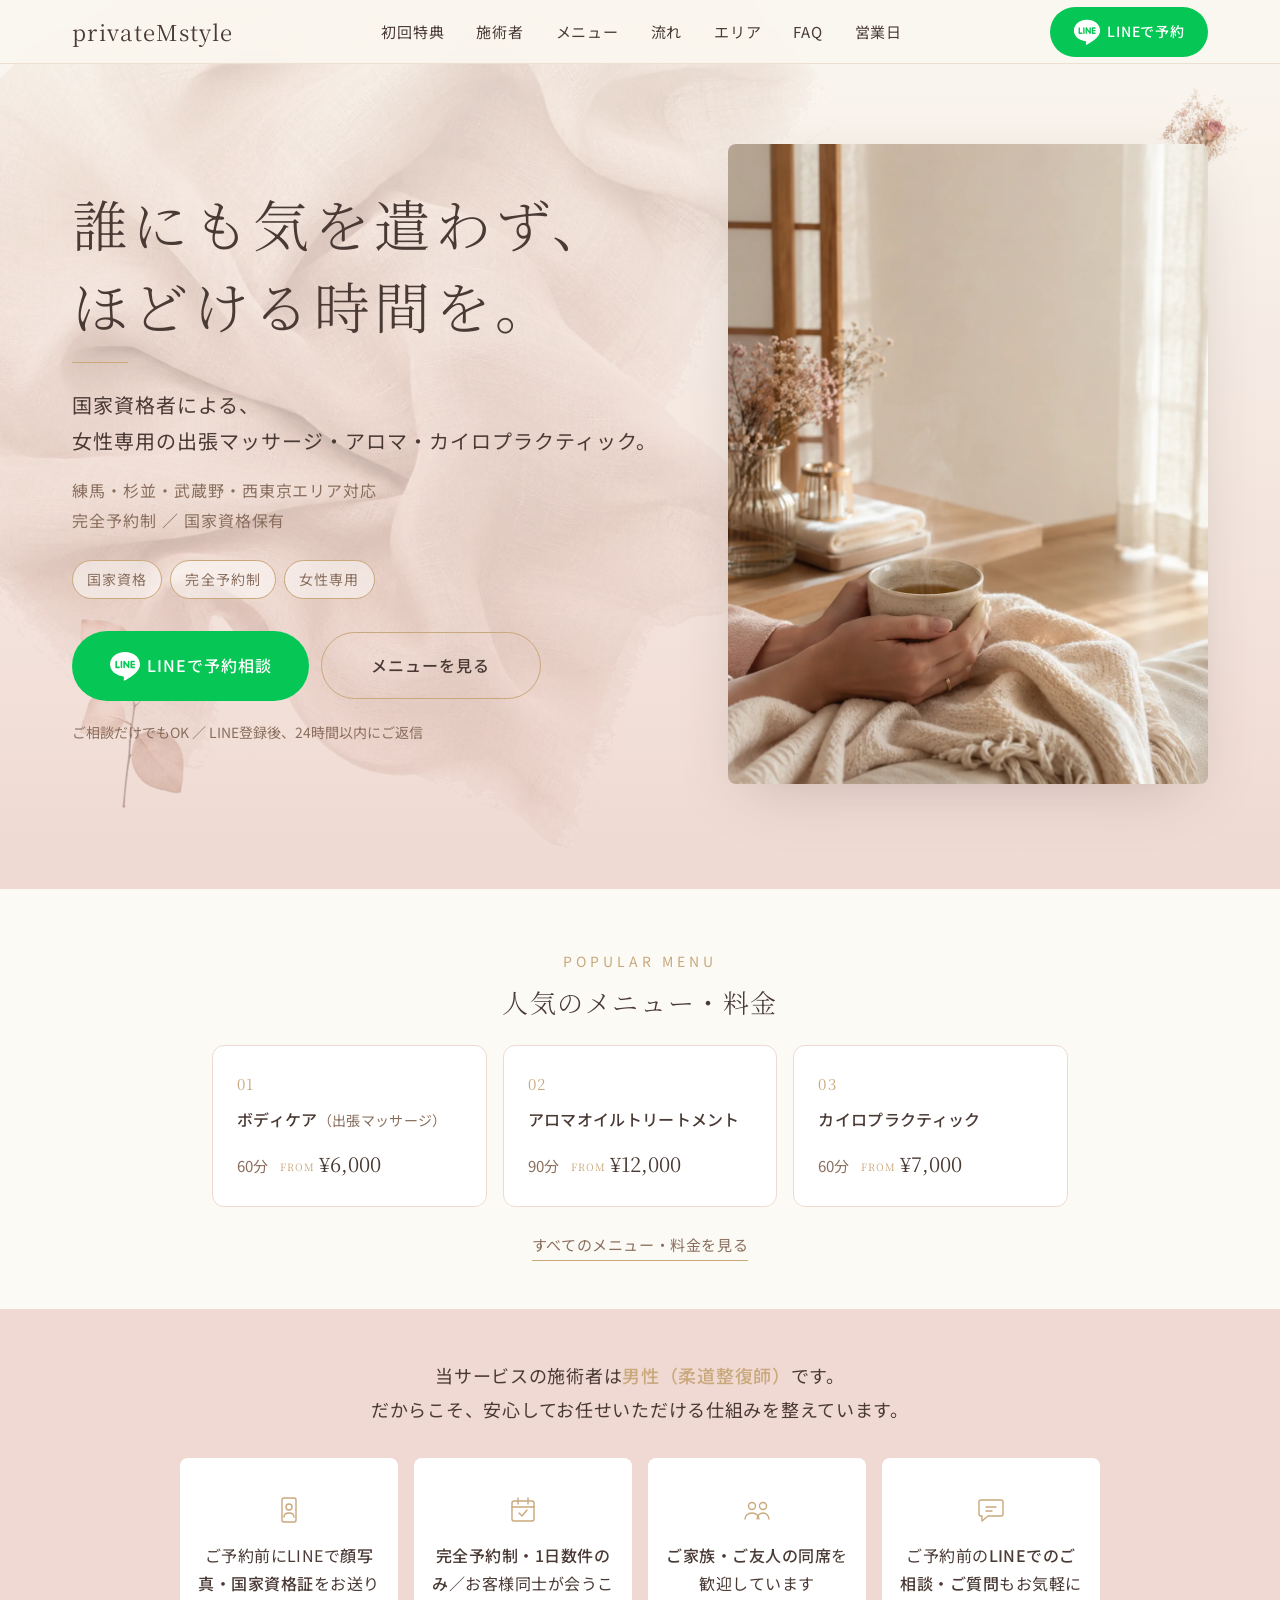
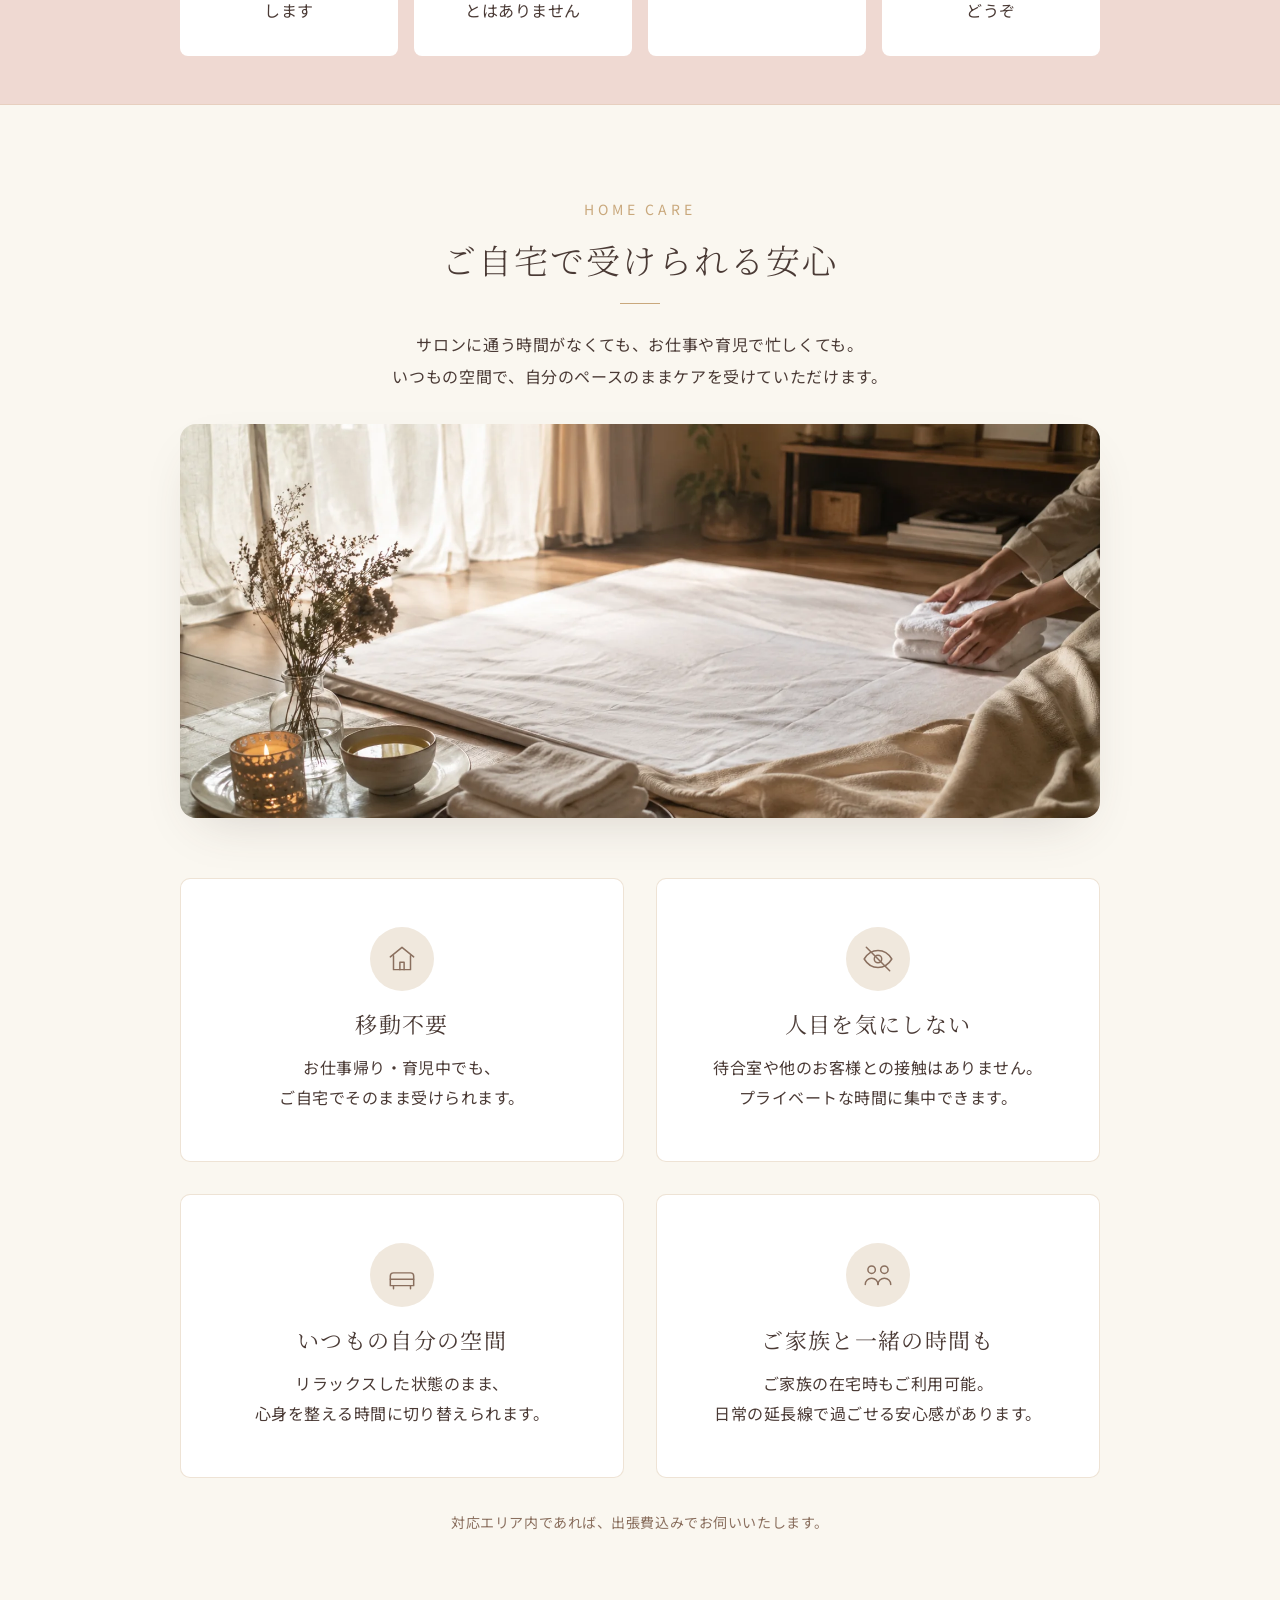
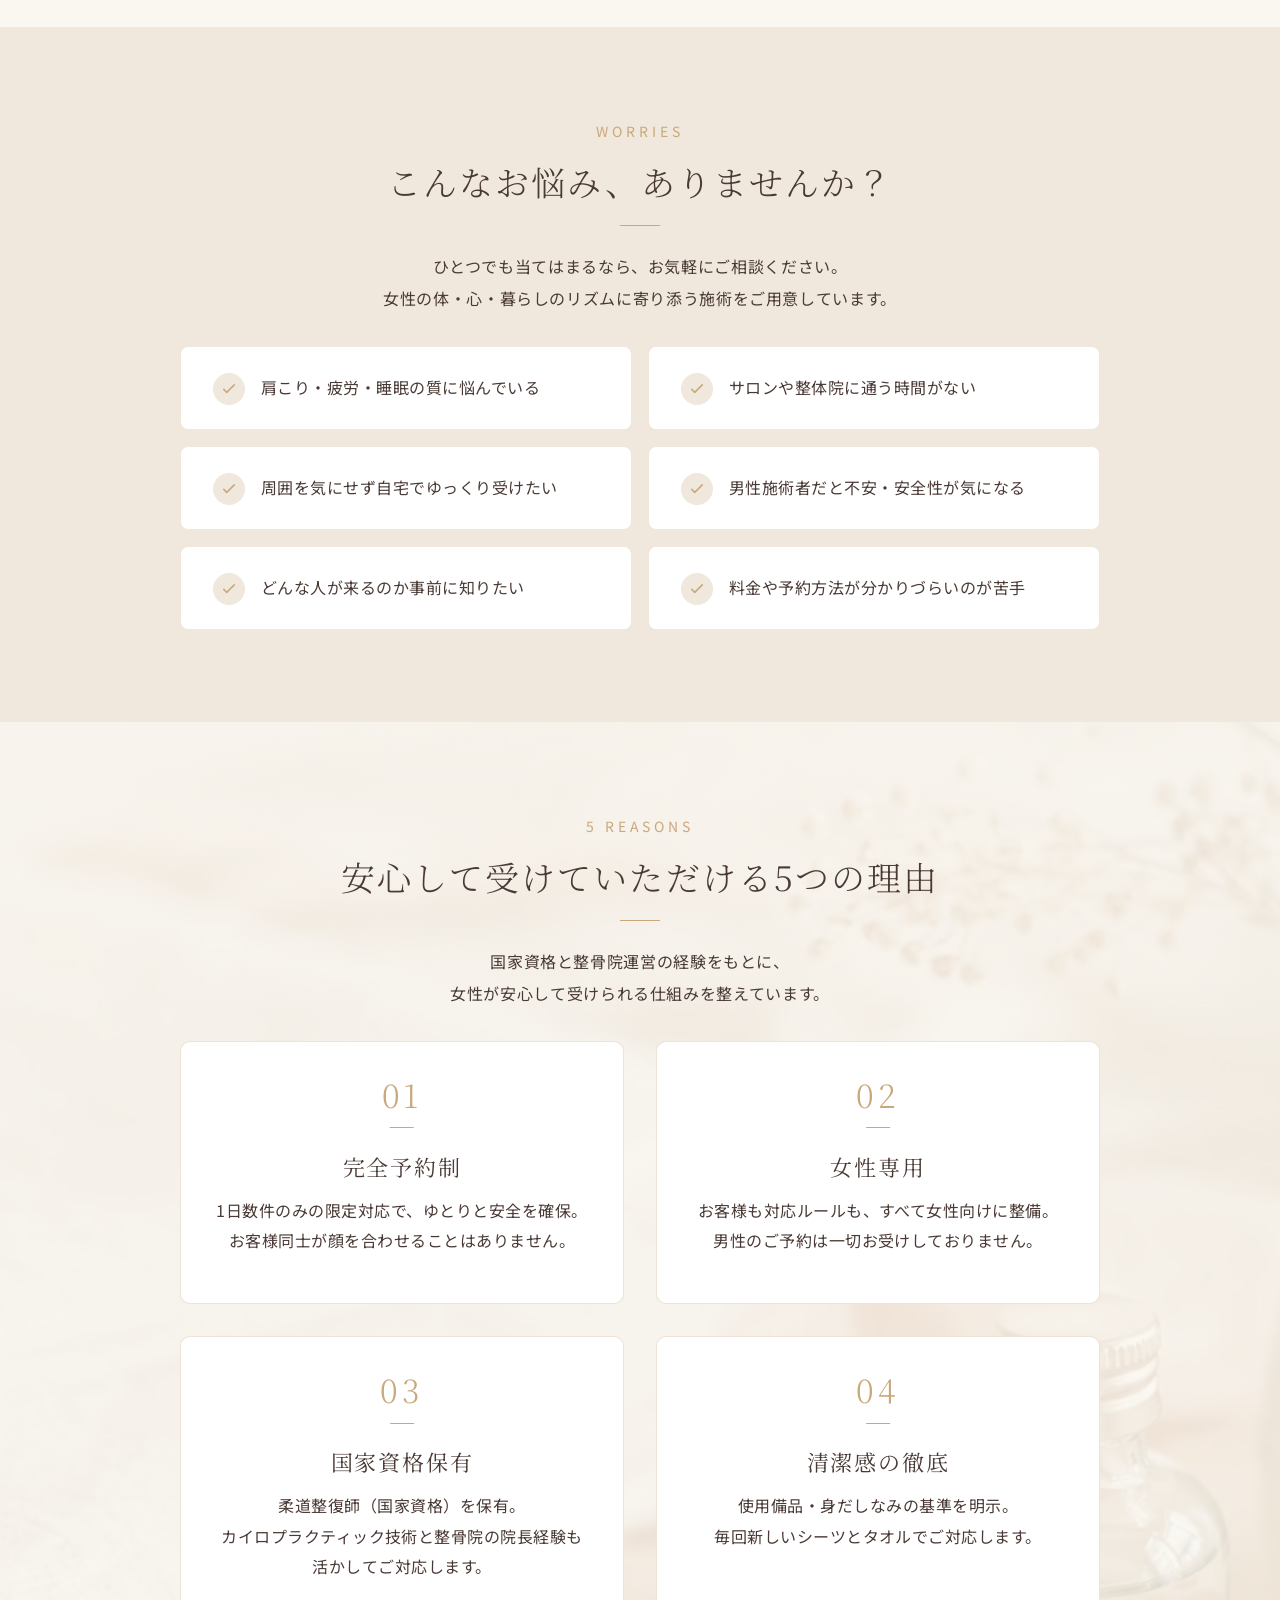
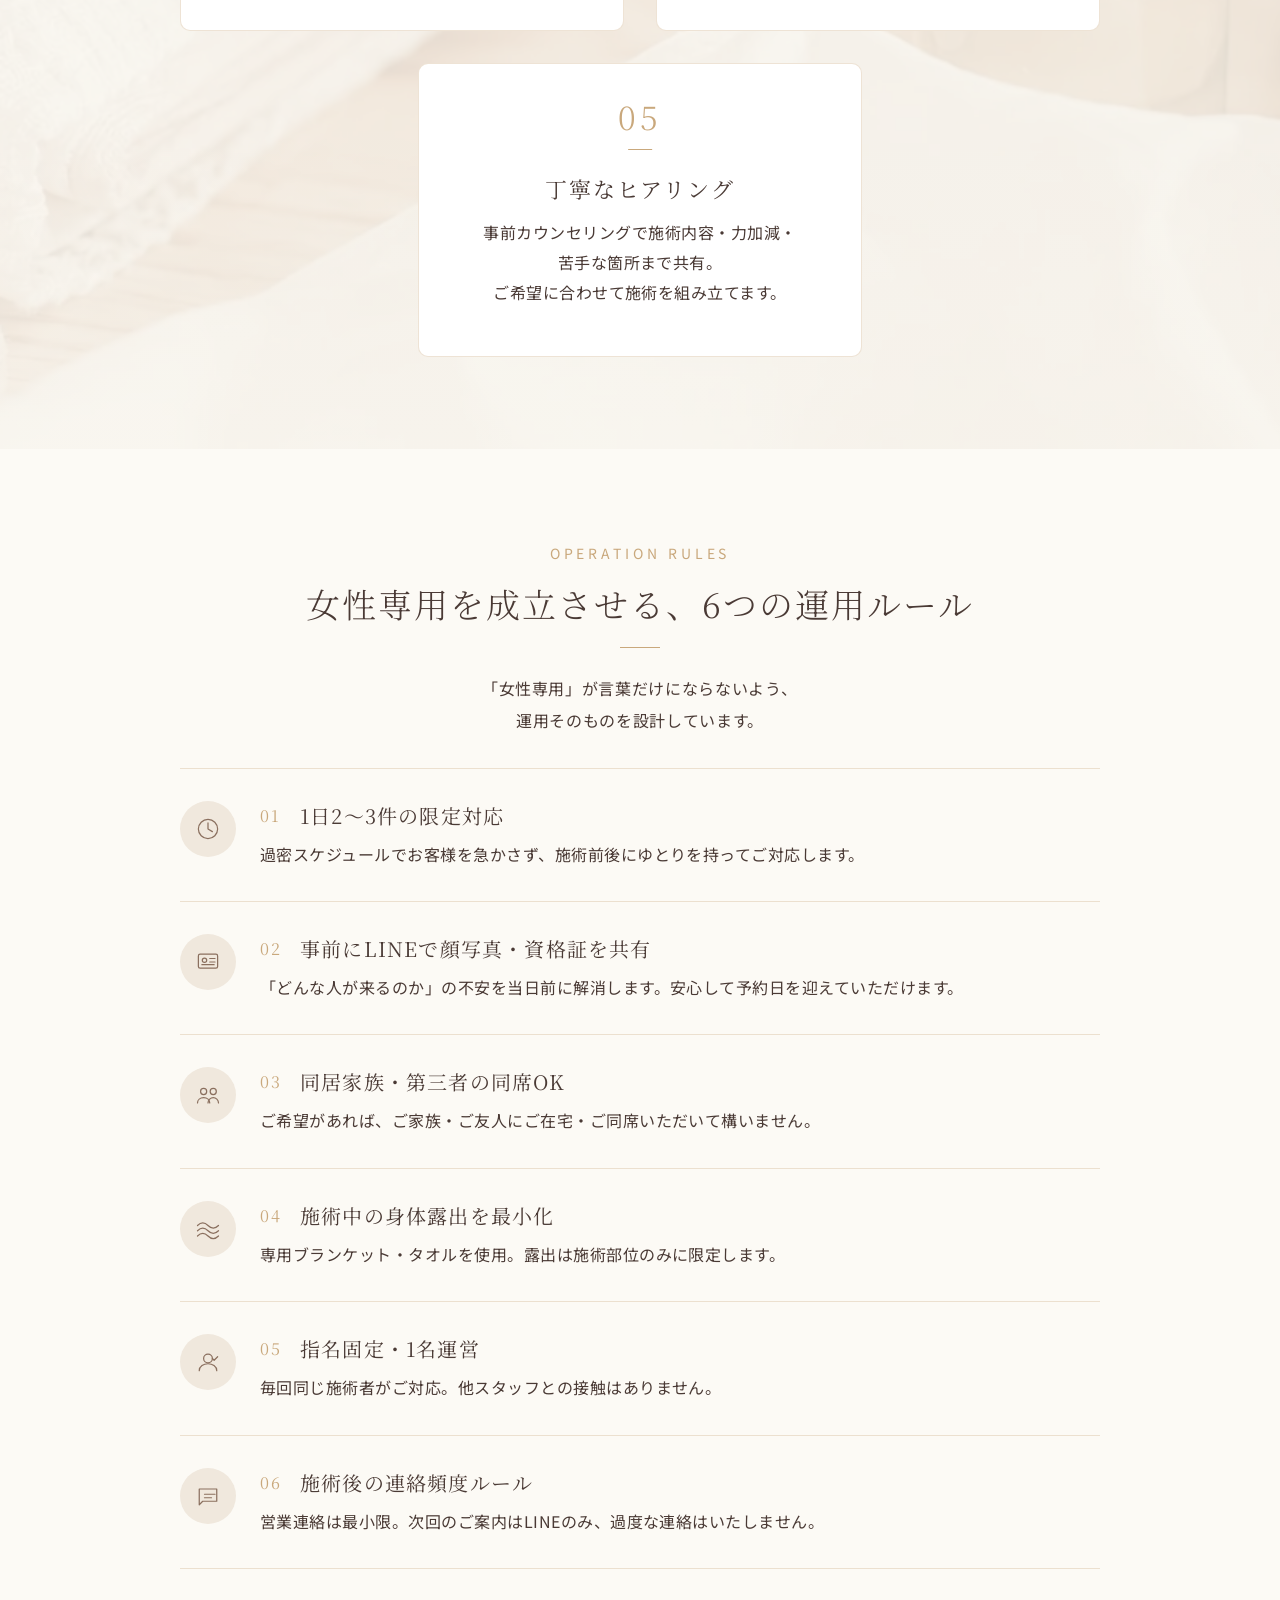
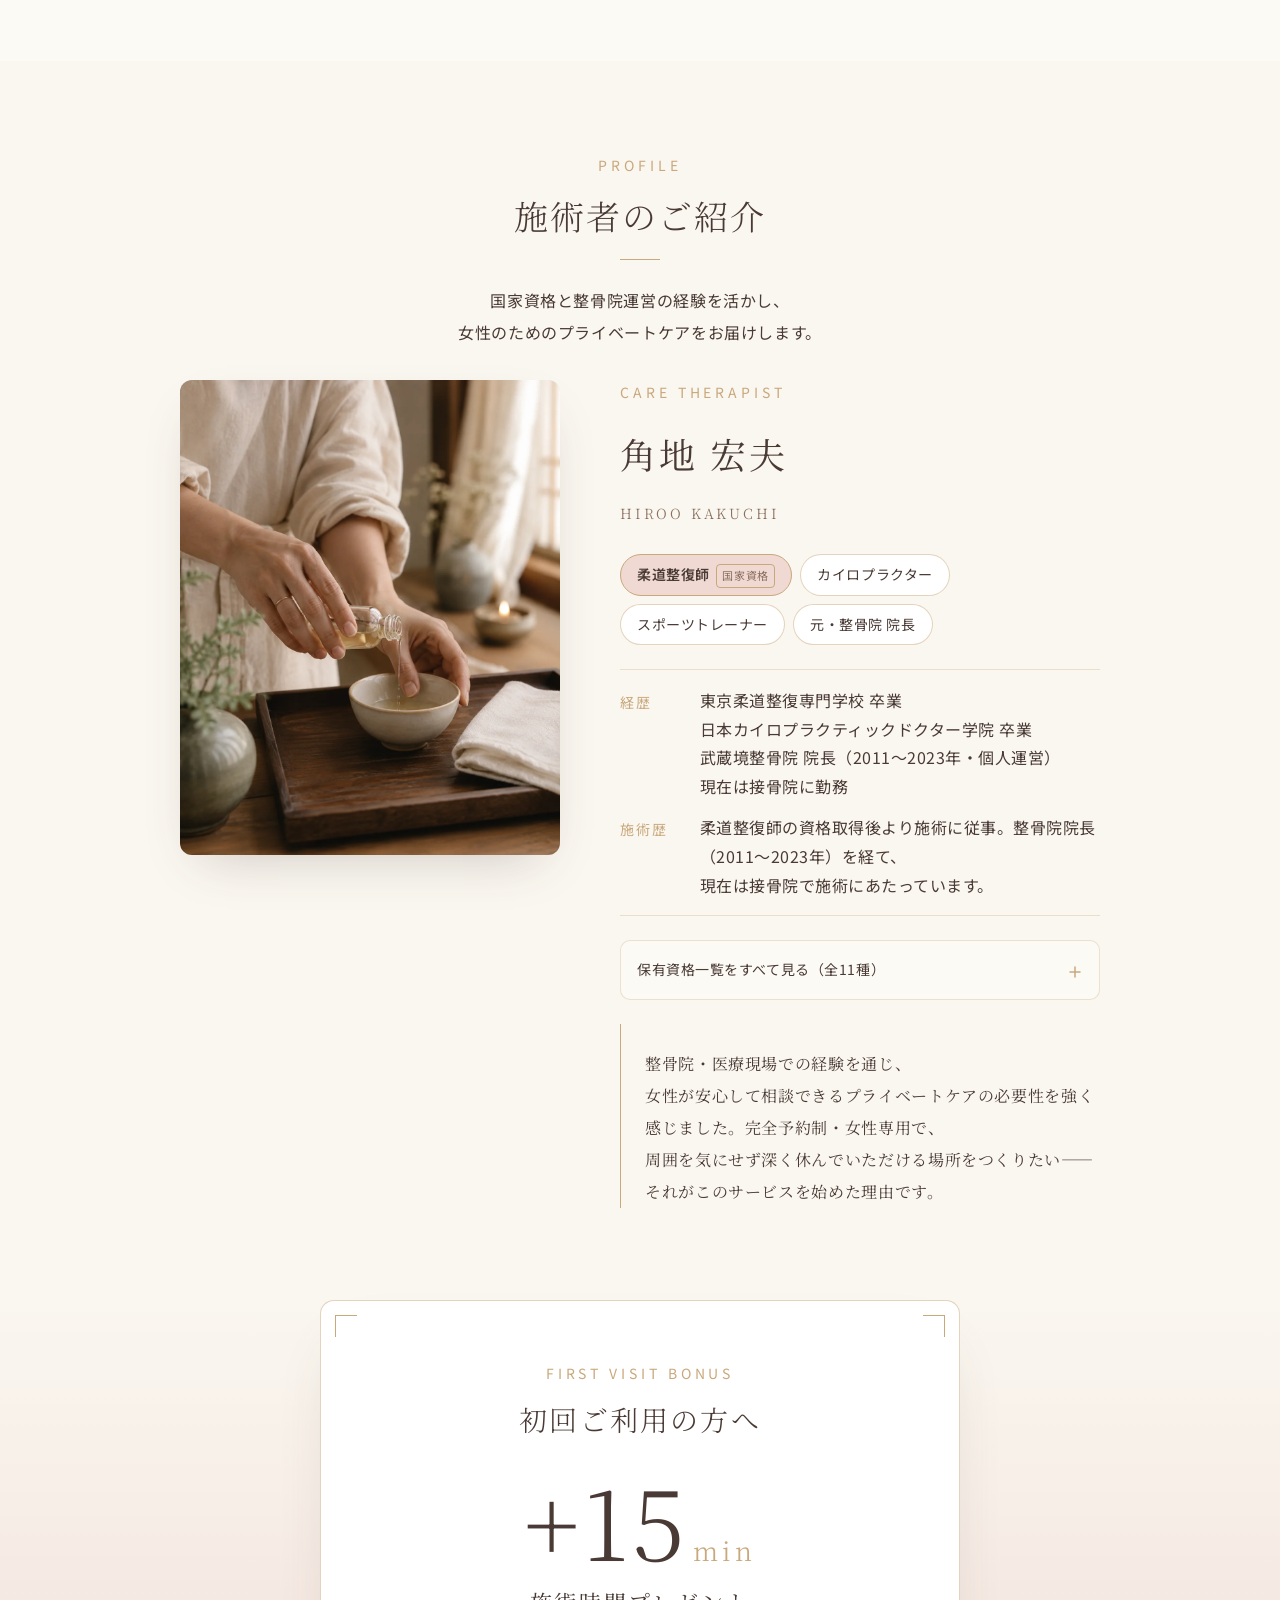
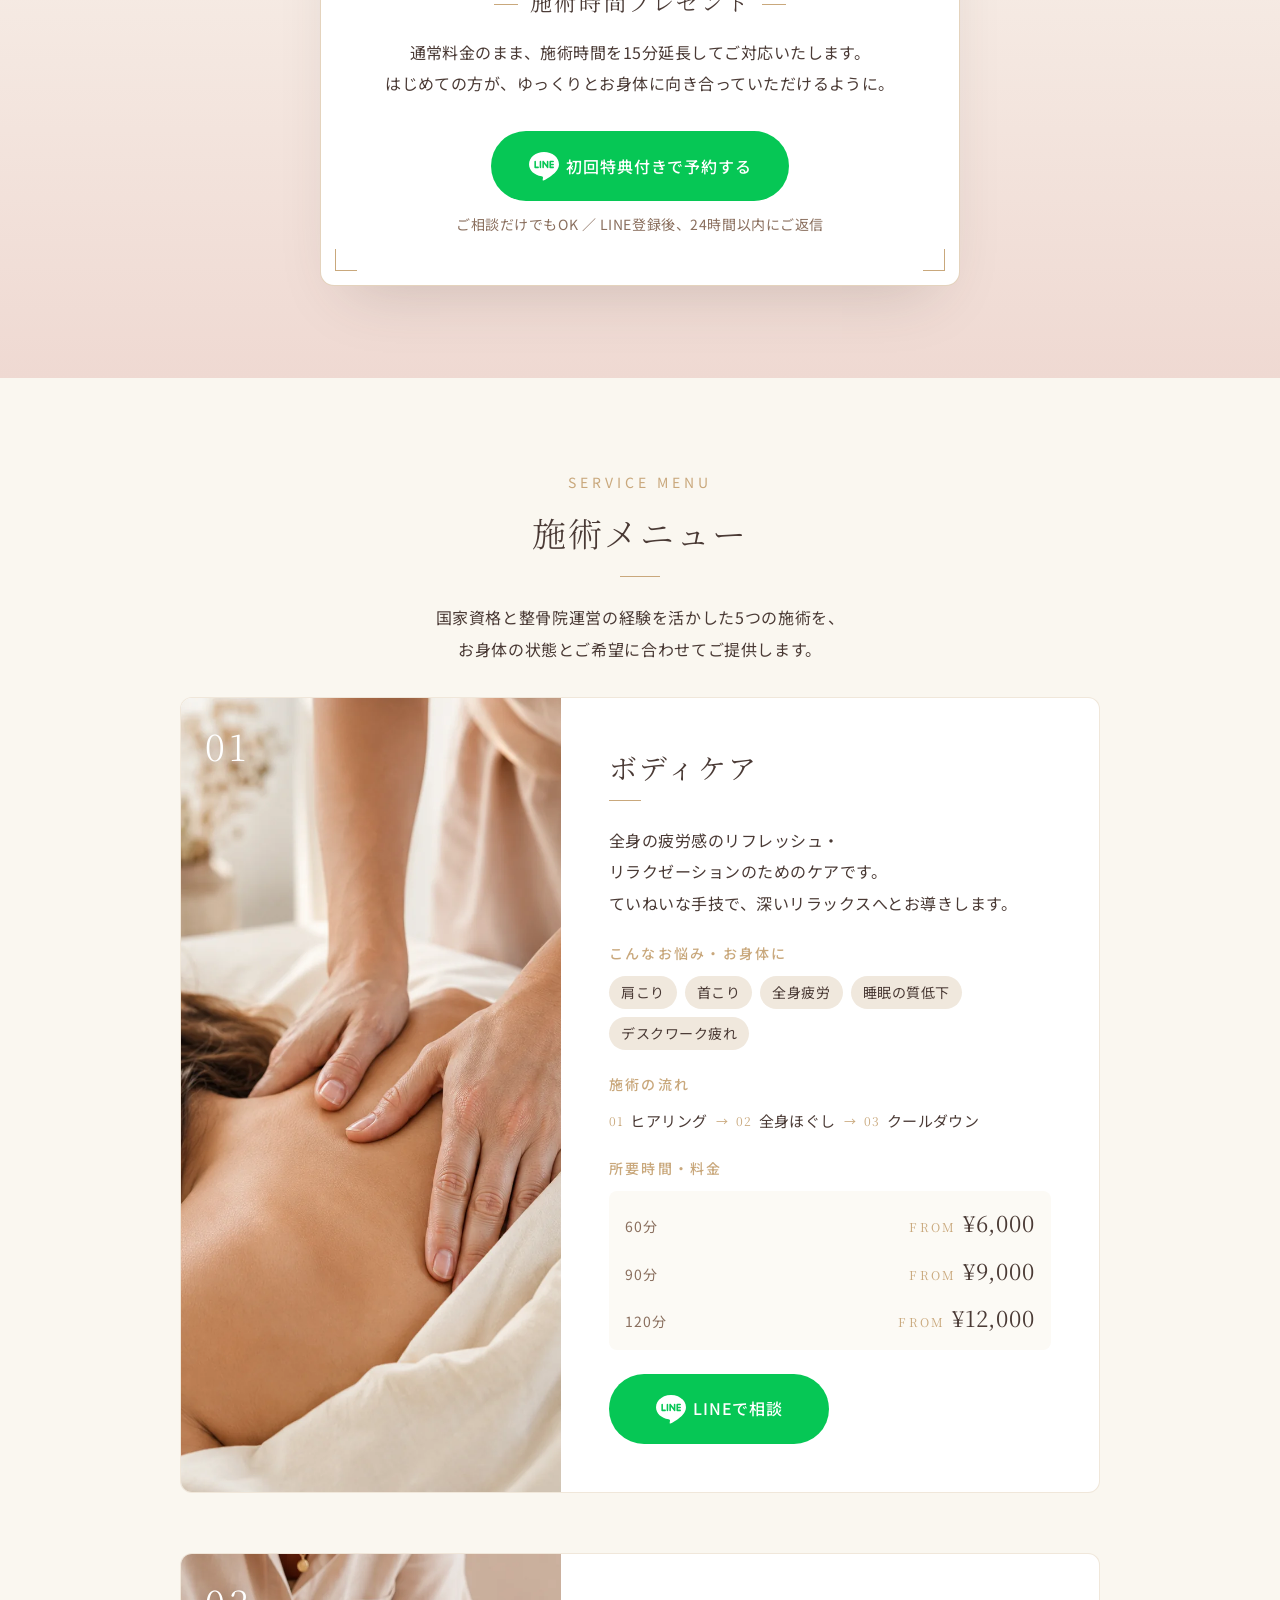
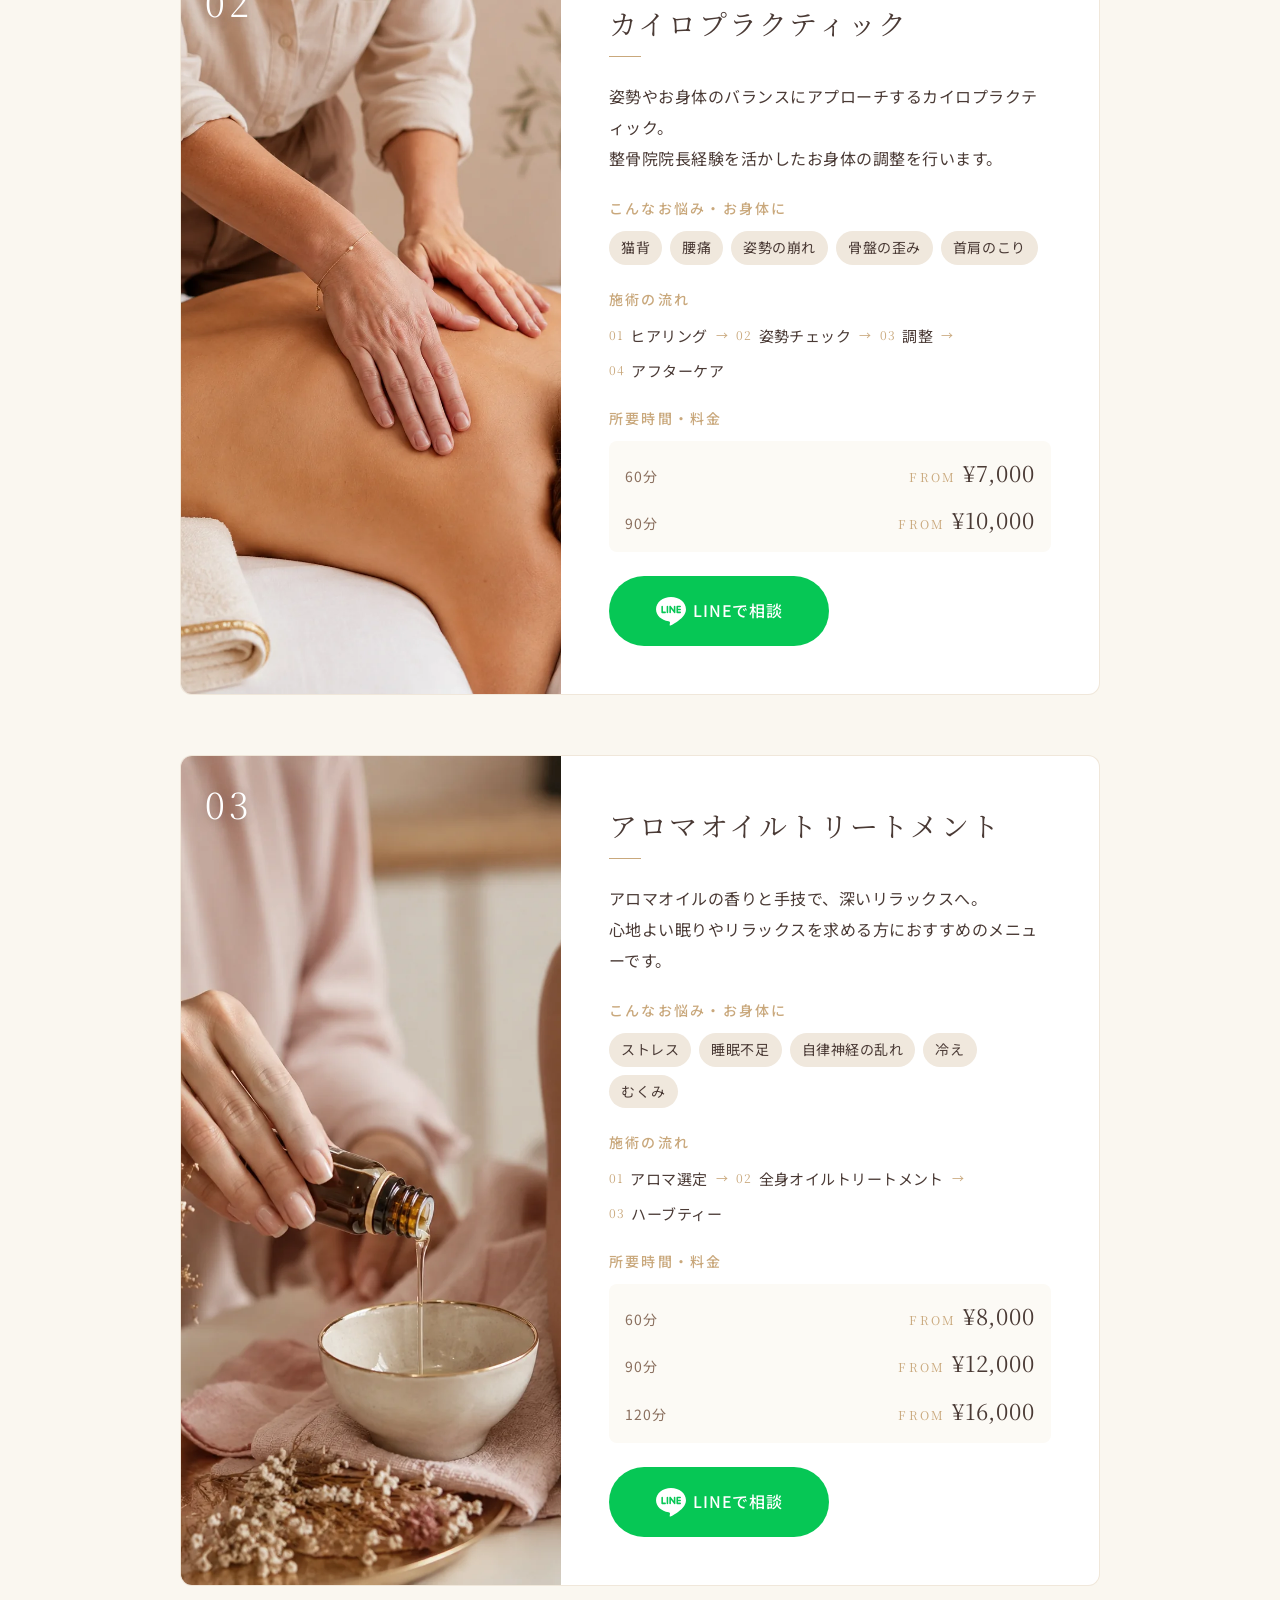
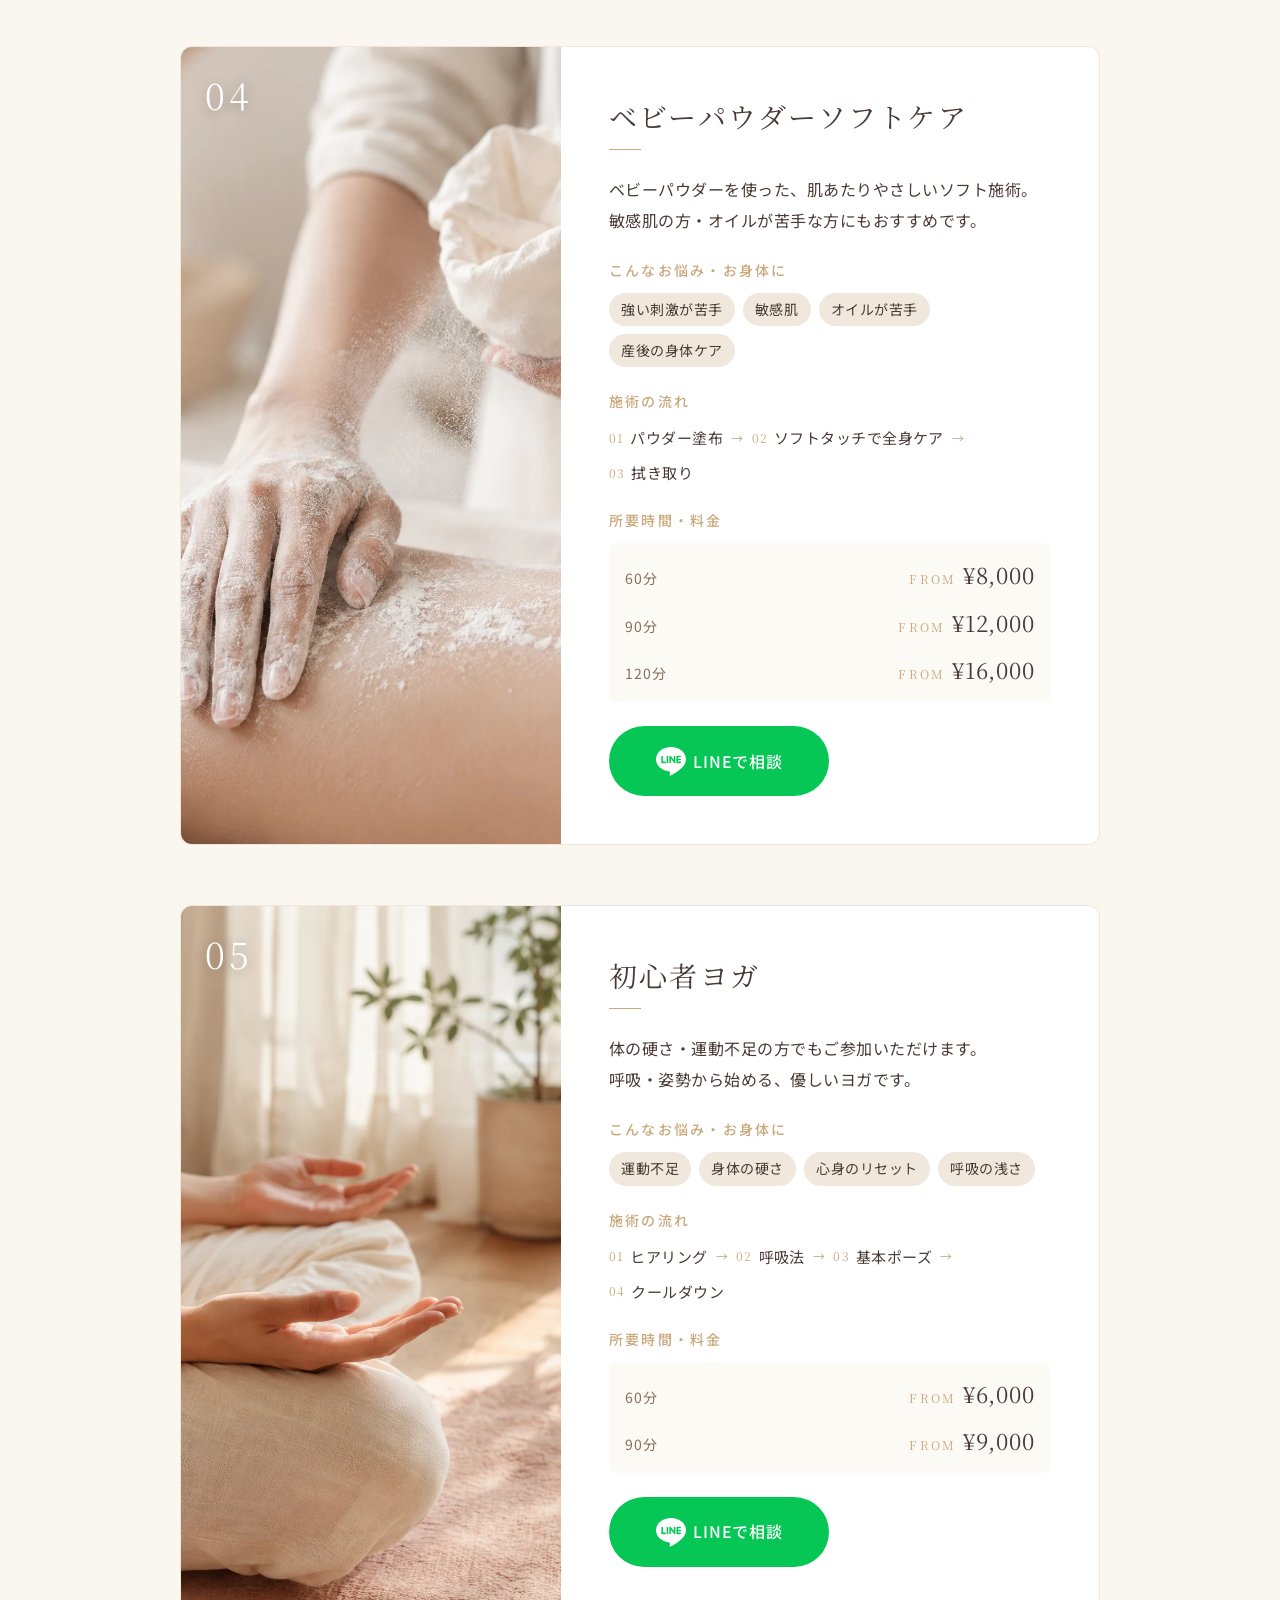
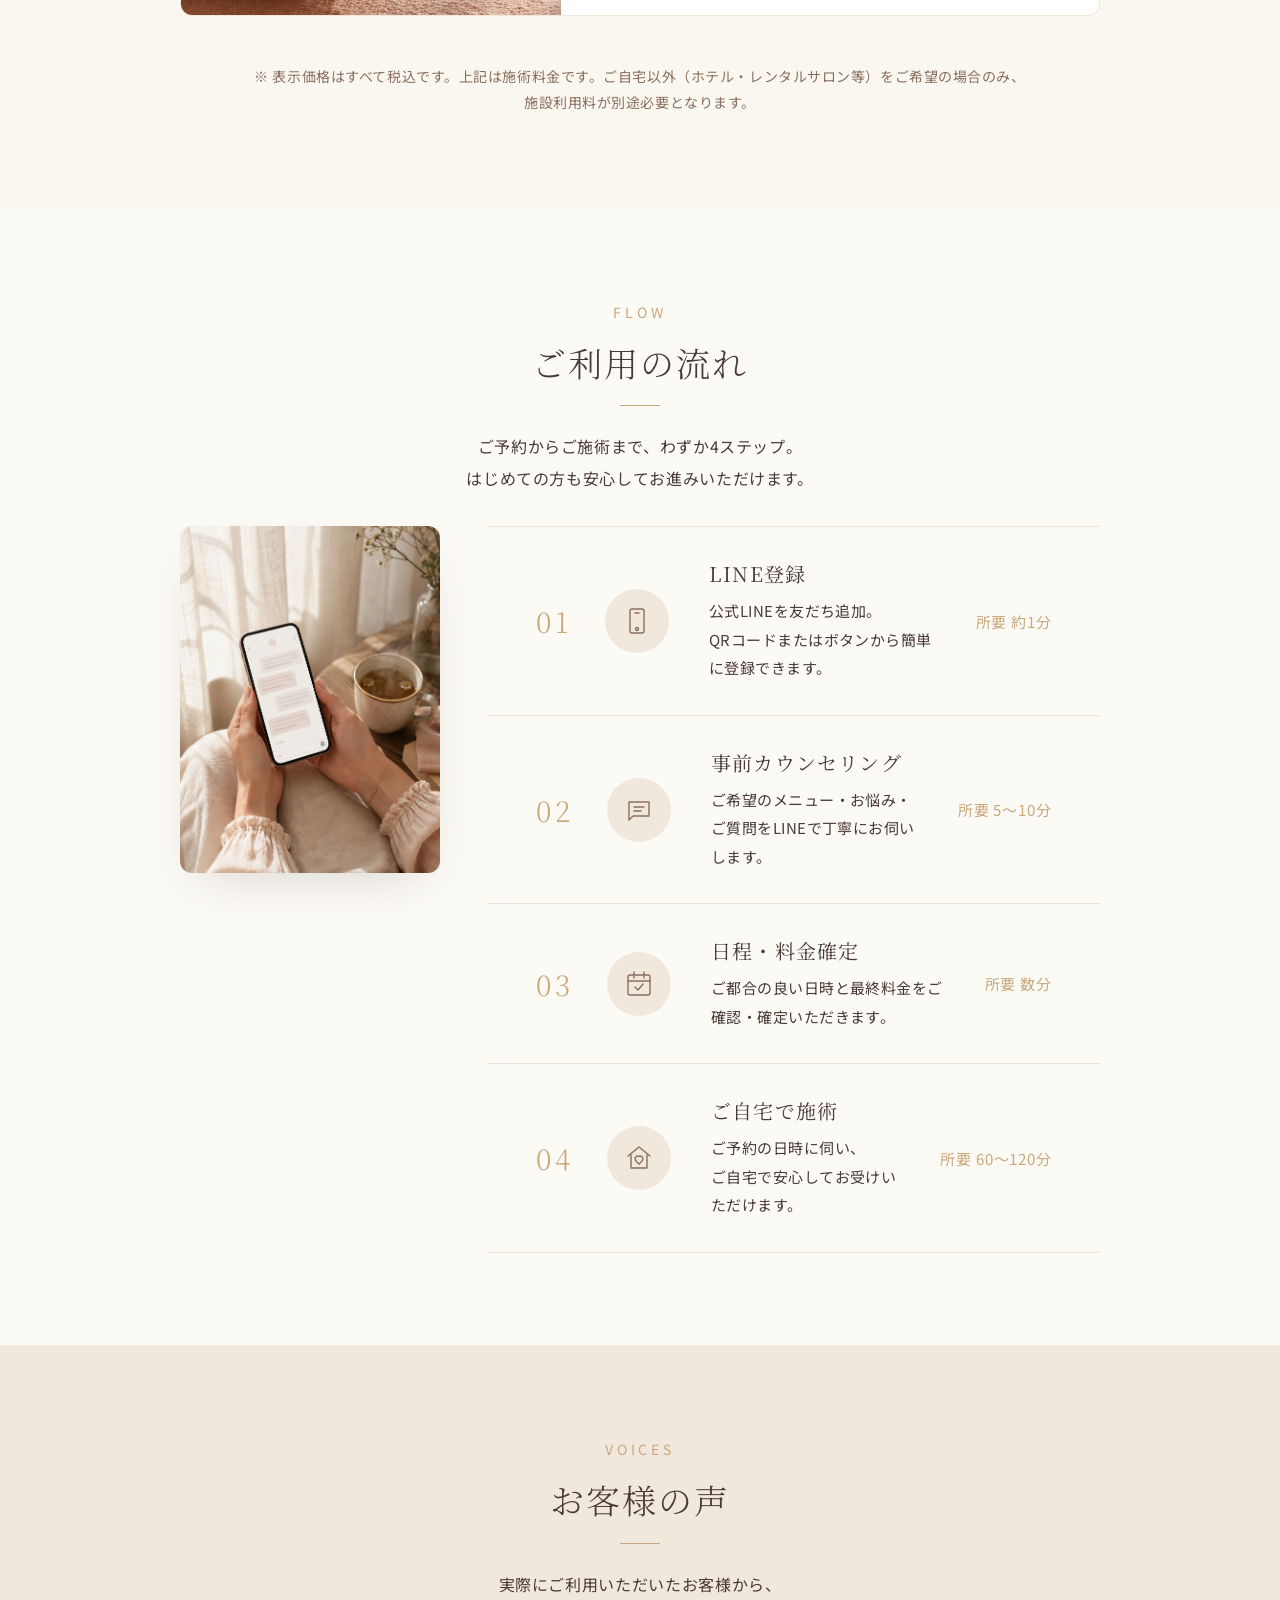
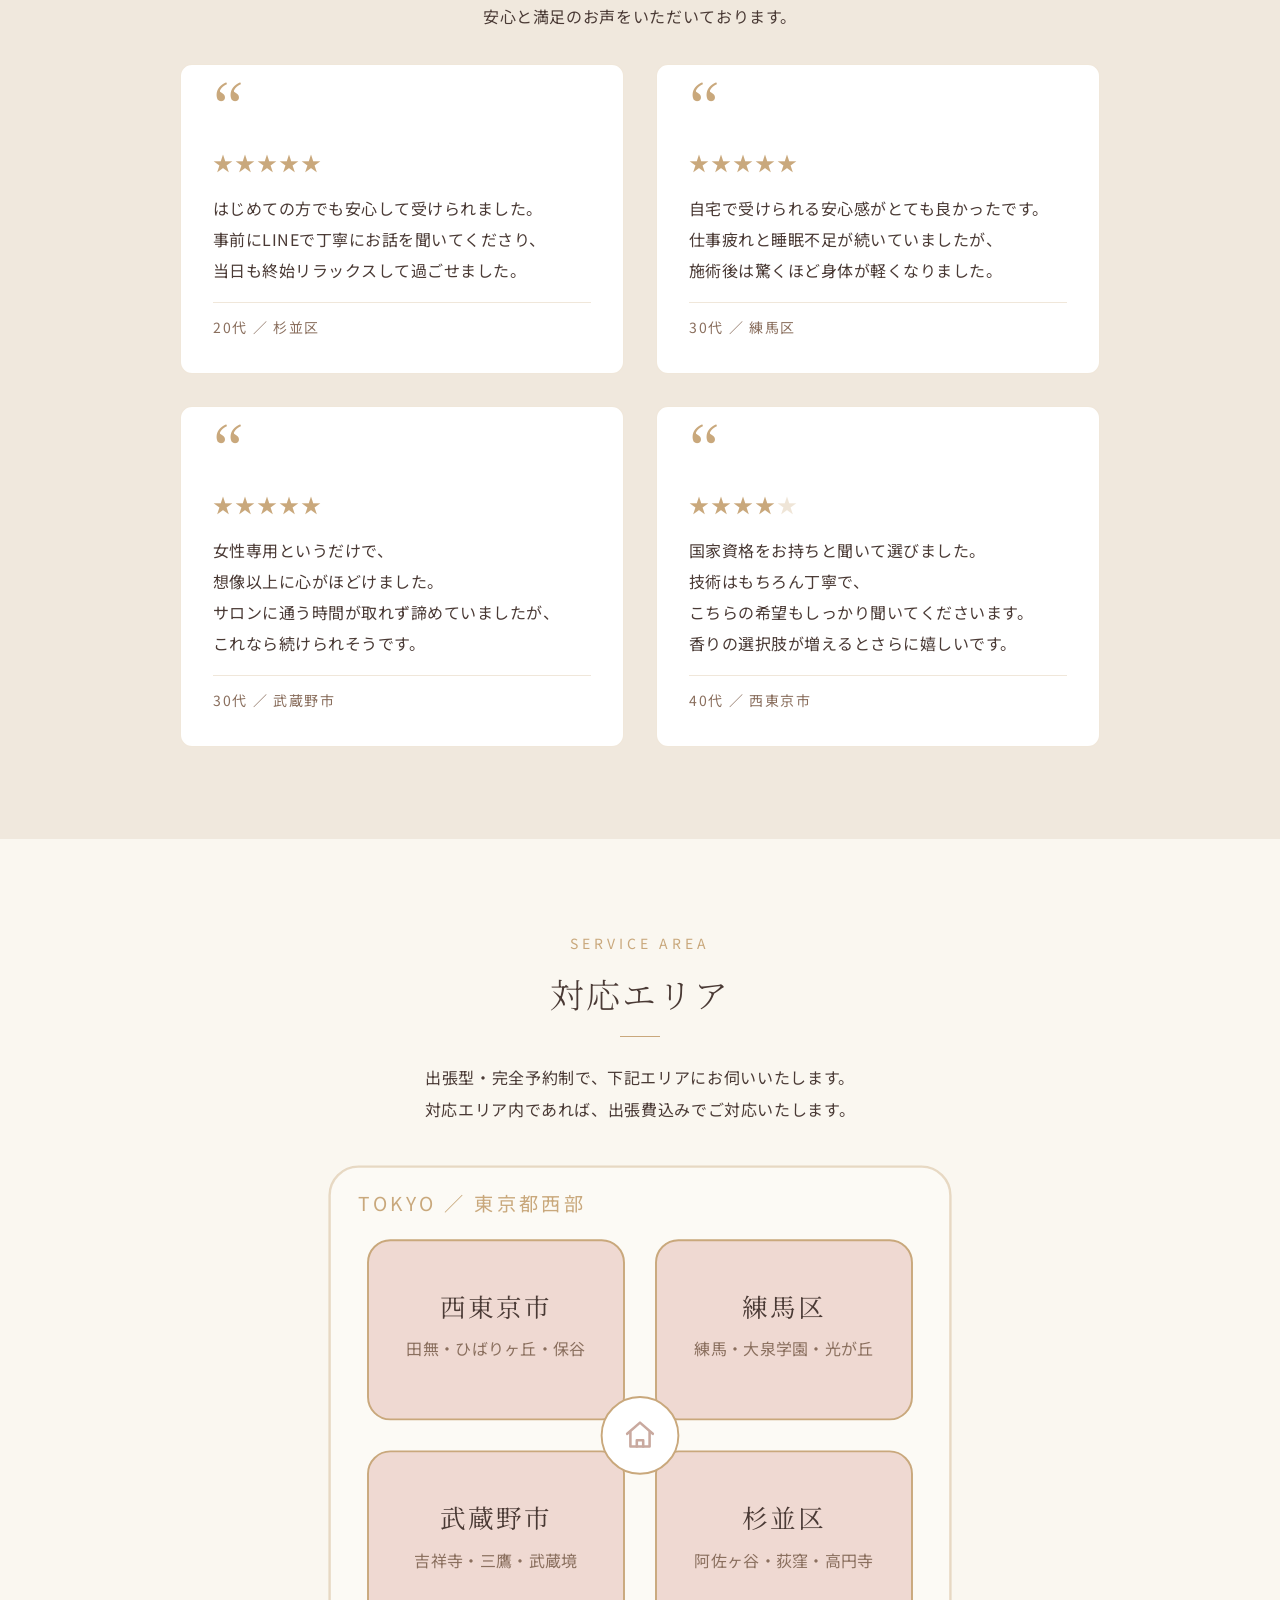
==== commit e69cb890: "営業日カレンダー本番ID差し替え＋施術歴(案A)反映 - カレンダー埋め込みを PrivateMStyle 営業日（本番ID）に差し替え（PC=MONTH/SP=AGENDA） - 施術歴を案A表記（" ====
--- a/index.html
+++ b/index.html
@@ -512,7 +512,7 @@
             </div>
             <div class="profile__fact">
               <dt>施術歴</dt>
-              <dd>2011年より施術に従事。整骨院院長（2011〜2023年）を経て、現在は接骨院で施術にあたっています。</dd>
+              <dd>柔道整復師の資格取得後より施術に従事。整骨院院長（2011〜2023年）を経て、現在は接骨院で施術にあたっています。</dd>
             </div>
           </dl>
 
@@ -1424,9 +1424,9 @@
 
   <!-- ============ 15.5 営業日カレンダー ============ -->
   <!--
-    [TEST設置] Googleカレンダー埋め込み（2026-05-30 オーナーアカウントで仮設置）
-    現状の src = 日本の祝日カレンダー（描画テスト用フォールバック）
-    本番差し替え手順: 05_deploy/google-calendar-embed-swap.md 参照
+    [本番] Googleカレンダー埋め込み（2026-06-05 本番差し替え）
+    src = PrivateMStyle 営業日カレンダー（info@bloomcode-studio.com 作成・一般公開／aromaoil.therapy.lab に編集権限共有）
+    PC=MONTH表示／SP=AGENDA表示のレスポンシブ出し分け。手順: 05_deploy/google-calendar-embed-swap.md 参照
   -->
   <section class="schedule" id="schedule">
     <div class="schedule__inner">
@@ -1441,7 +1441,7 @@
 
       <div class="schedule__calendar schedule__calendar--pc">
         <iframe
-          src="https://calendar.google.com/calendar/embed?height=600&amp;wkst=1&amp;ctz=Asia%2FTokyo&amp;bgcolor=%23FAF7F0&amp;showTitle=0&amp;showPrint=0&amp;showCalendars=0&amp;showTabs=0&amp;showTz=0&amp;showNav=1&amp;showDate=1&amp;mode=MONTH&amp;src=ja.japanese%23holiday%40group.v.calendar.google.com&amp;color=%23C9A87C"
+          src="https://calendar.google.com/calendar/embed?height=600&amp;wkst=1&amp;ctz=Asia%2FTokyo&amp;bgcolor=%23FAF7F0&amp;showTitle=0&amp;showPrint=0&amp;showCalendars=0&amp;showTabs=0&amp;showTz=0&amp;showNav=1&amp;showDate=1&amp;mode=MONTH&amp;src=88fbcfdeb313c80a8412b9d0032d4e1eb13d950a607e2ea4f87804347b5b35bc%40group.calendar.google.com&amp;color=%23C9A87C"
           style="border-width:0"
           width="100%"
           height="600"
@@ -1453,7 +1453,7 @@
       </div>
       <div class="schedule__calendar schedule__calendar--sp">
         <iframe
-          src="https://calendar.google.com/calendar/embed?height=600&amp;wkst=1&amp;ctz=Asia%2FTokyo&amp;bgcolor=%23FAF7F0&amp;showTitle=0&amp;showPrint=0&amp;showCalendars=0&amp;showTabs=0&amp;showTz=0&amp;showNav=1&amp;showDate=1&amp;mode=AGENDA&amp;src=ja.japanese%23holiday%40group.v.calendar.google.com&amp;color=%23C9A87C"
+          src="https://calendar.google.com/calendar/embed?height=600&amp;wkst=1&amp;ctz=Asia%2FTokyo&amp;bgcolor=%23FAF7F0&amp;showTitle=0&amp;showPrint=0&amp;showCalendars=0&amp;showTabs=0&amp;showTz=0&amp;showNav=1&amp;showDate=1&amp;mode=AGENDA&amp;src=88fbcfdeb313c80a8412b9d0032d4e1eb13d950a607e2ea4f87804347b5b35bc%40group.calendar.google.com&amp;color=%23C9A87C"
           style="border-width:0"
           width="100%"
           height="500"
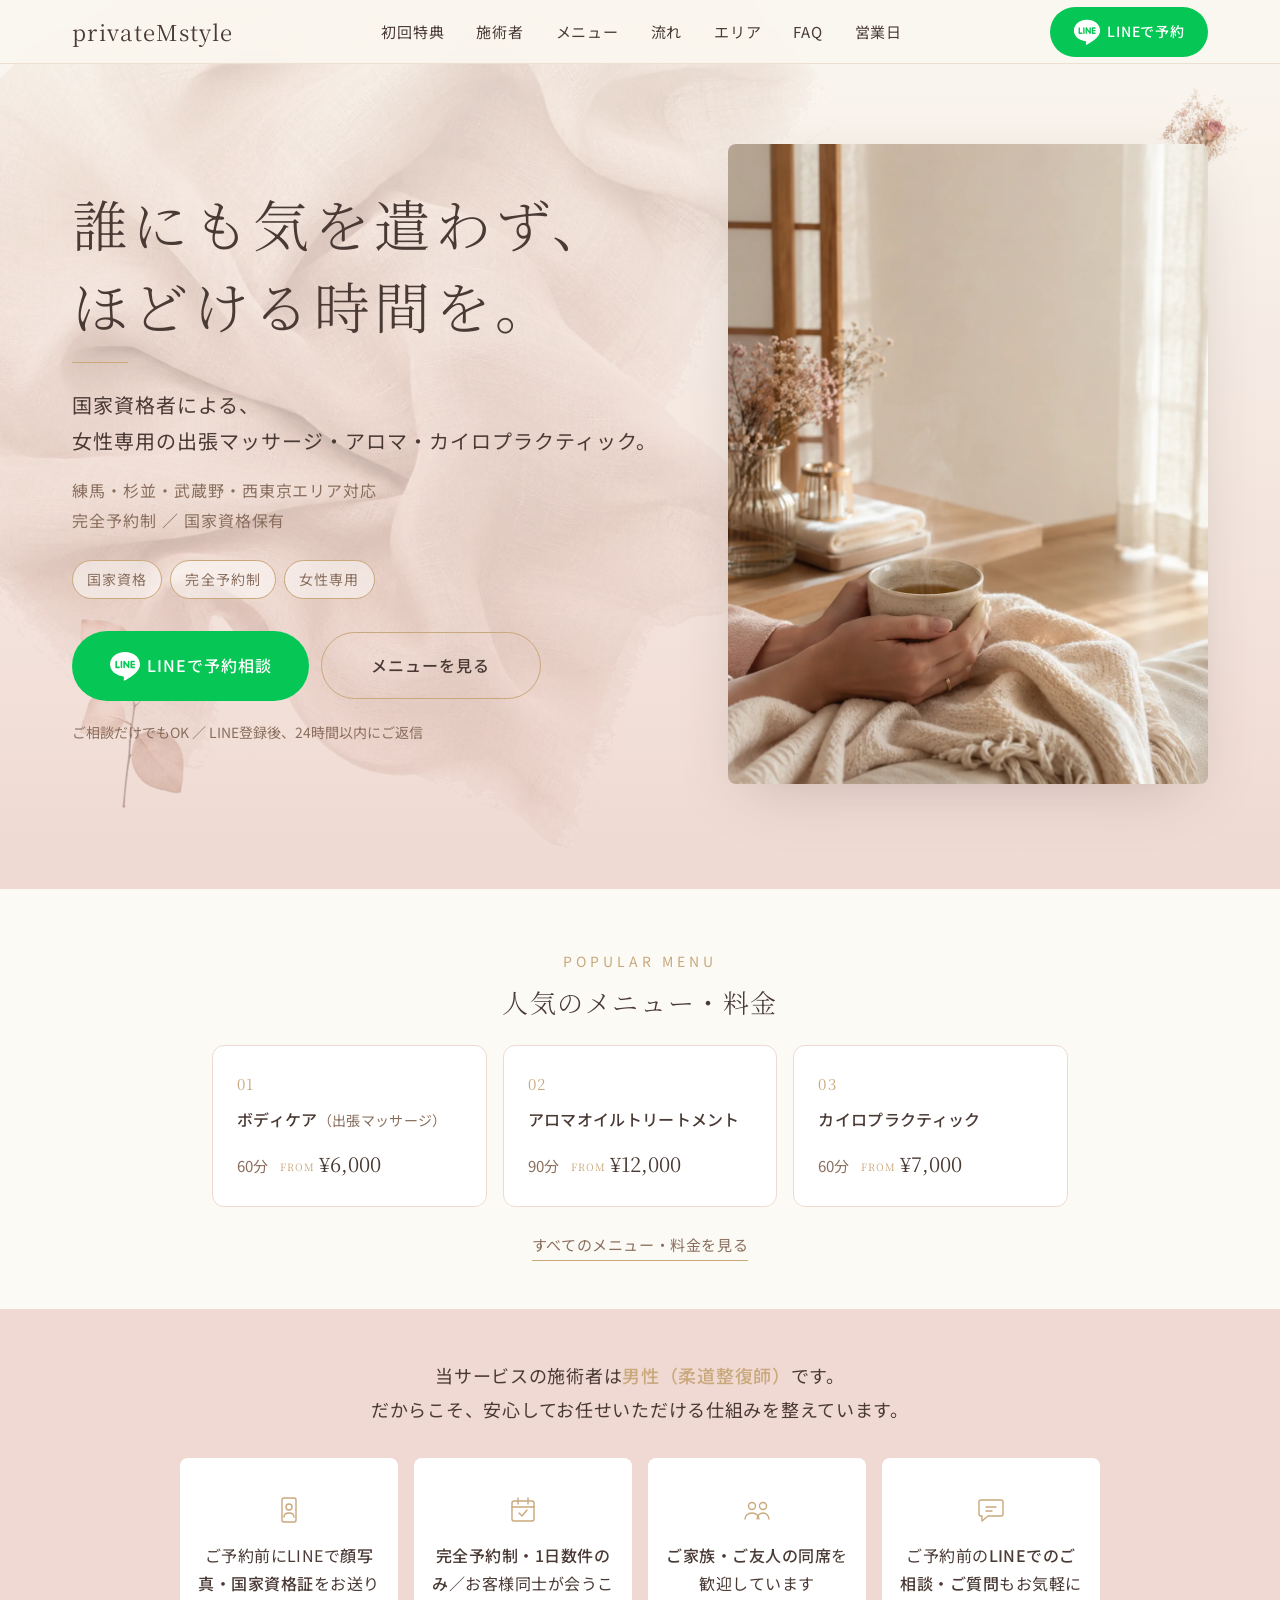
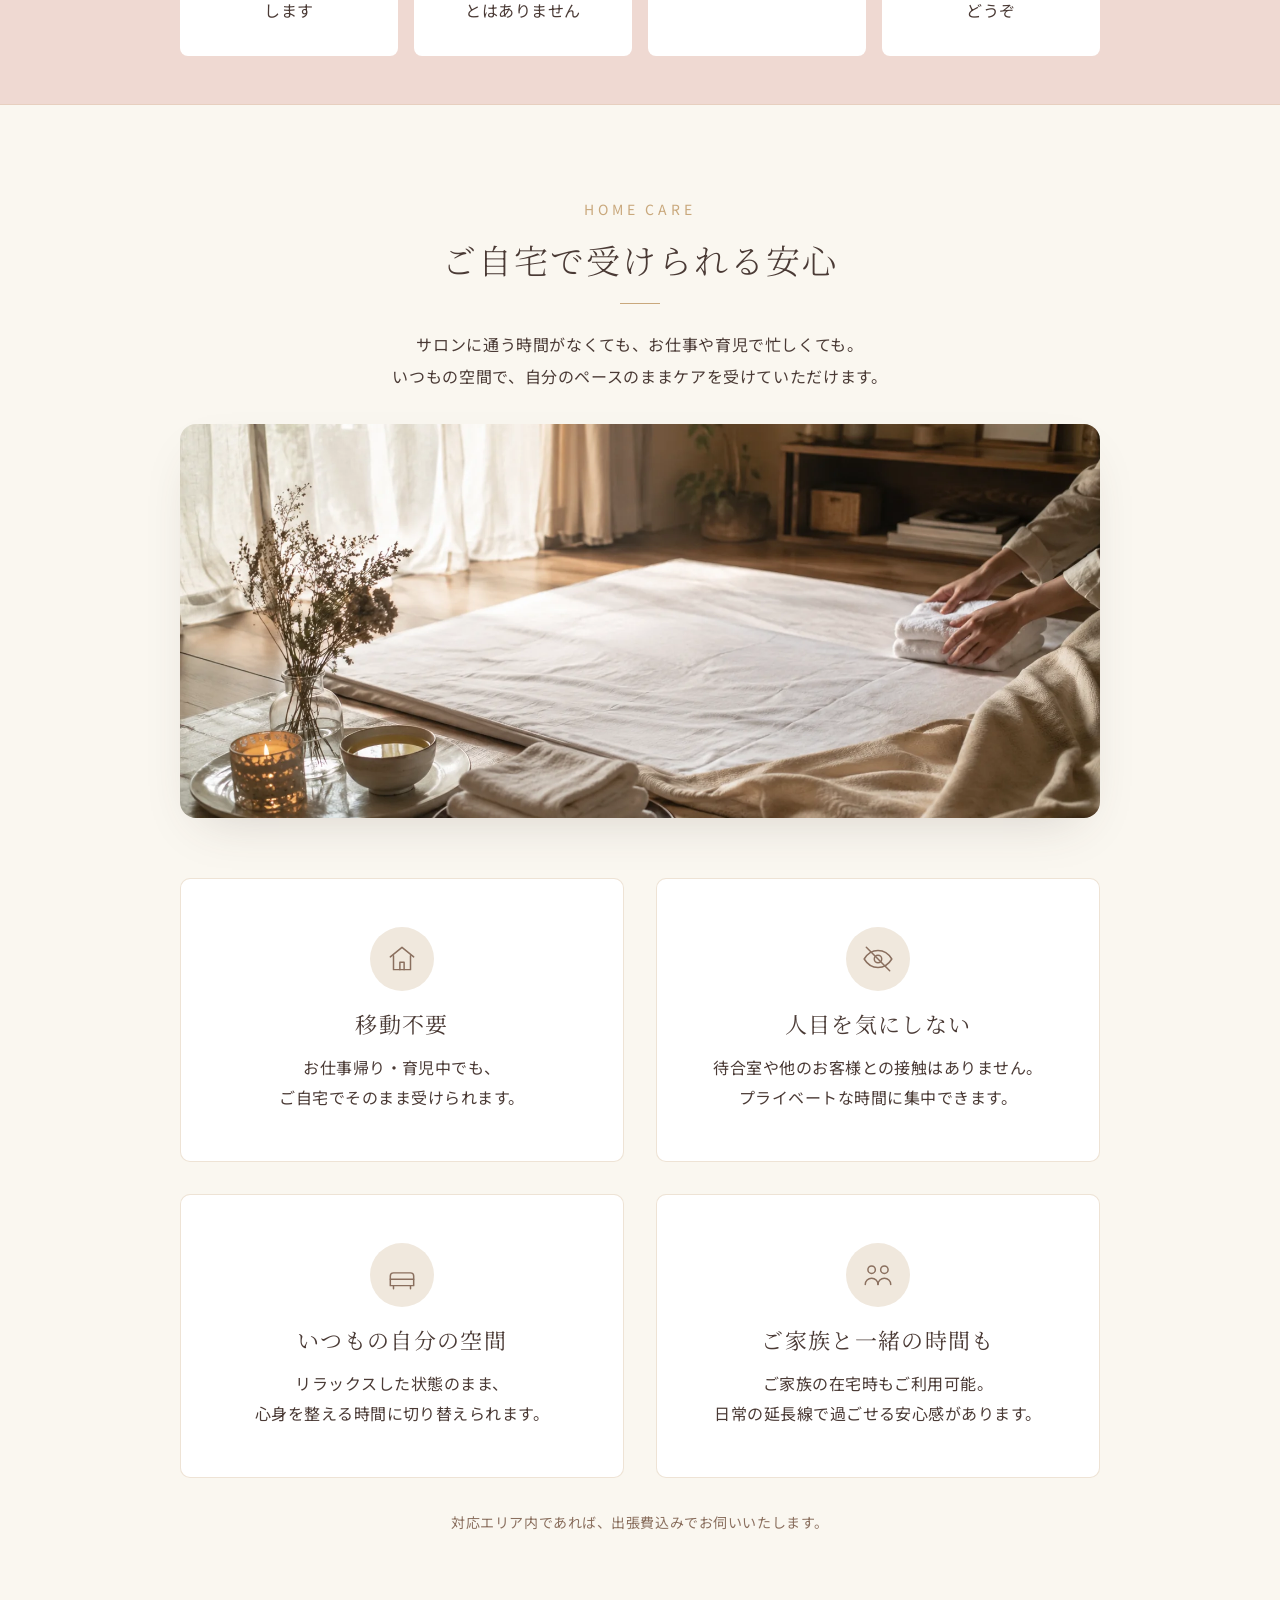
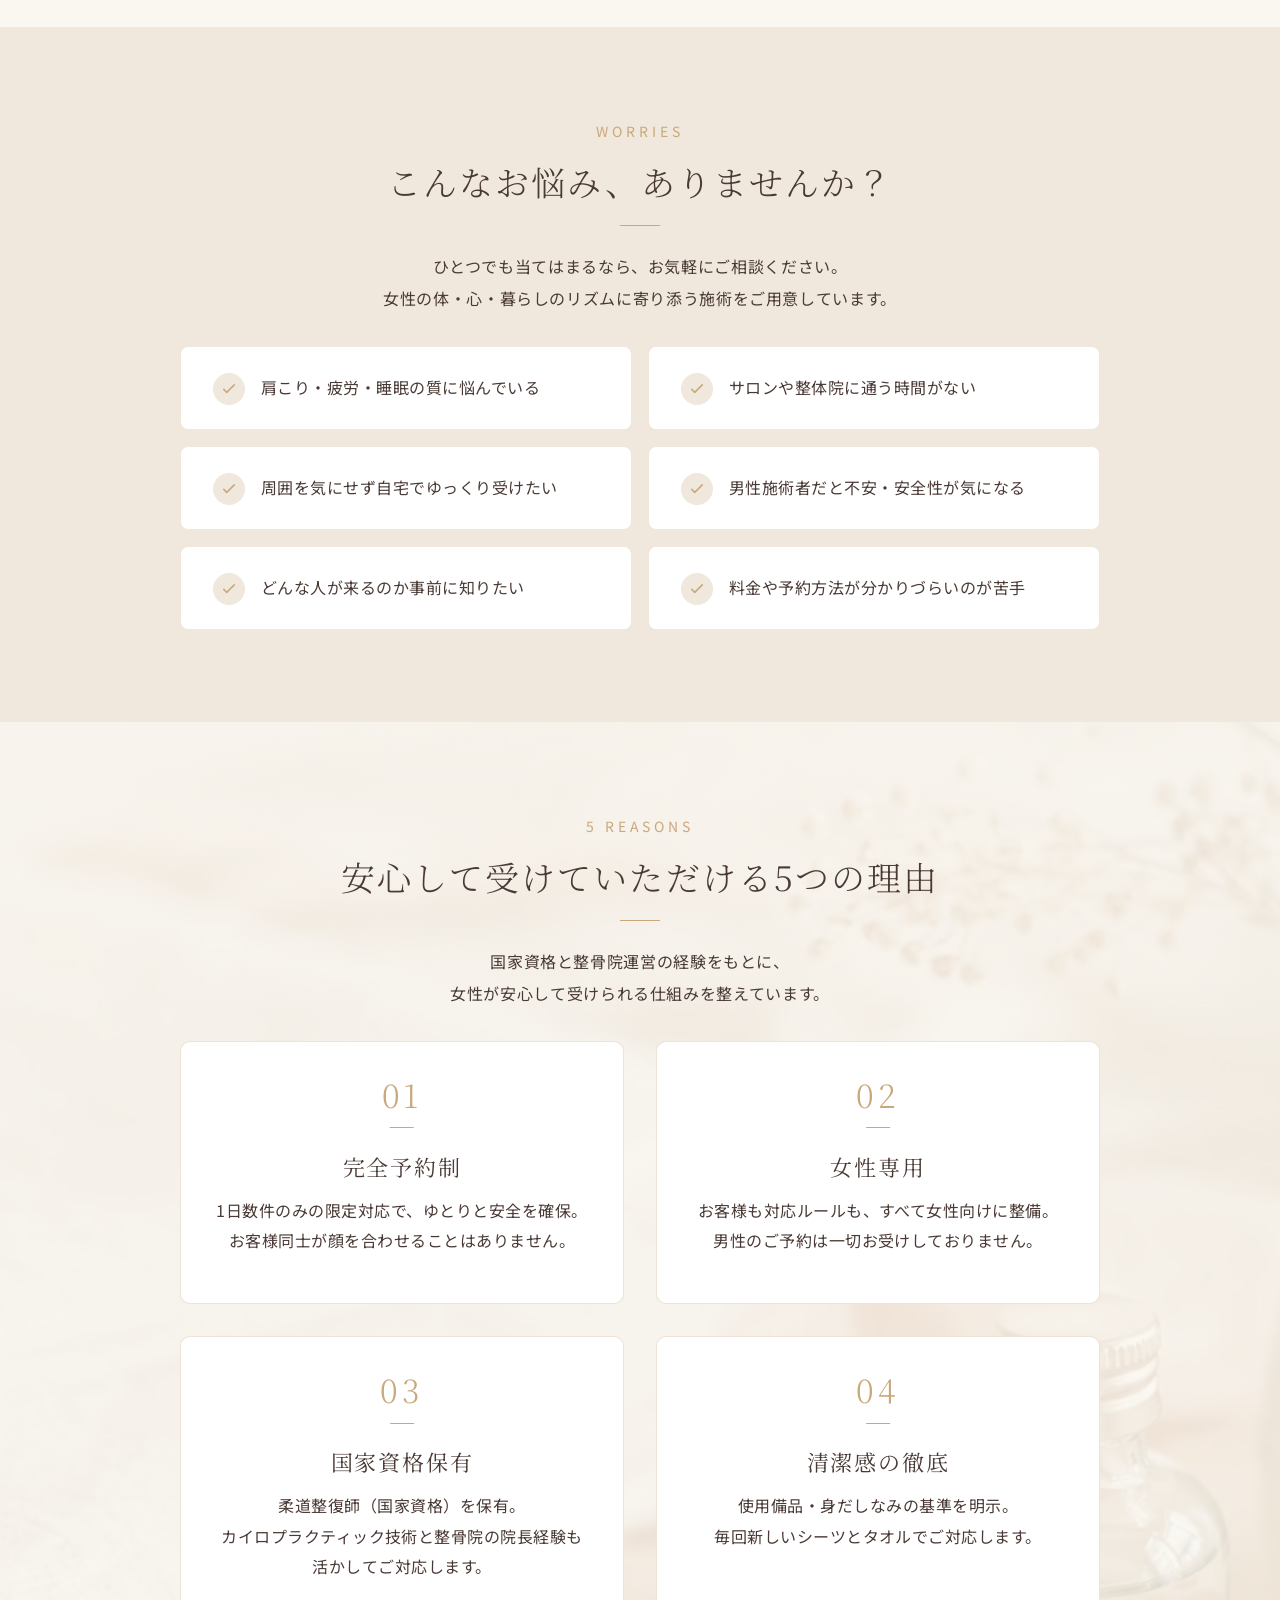
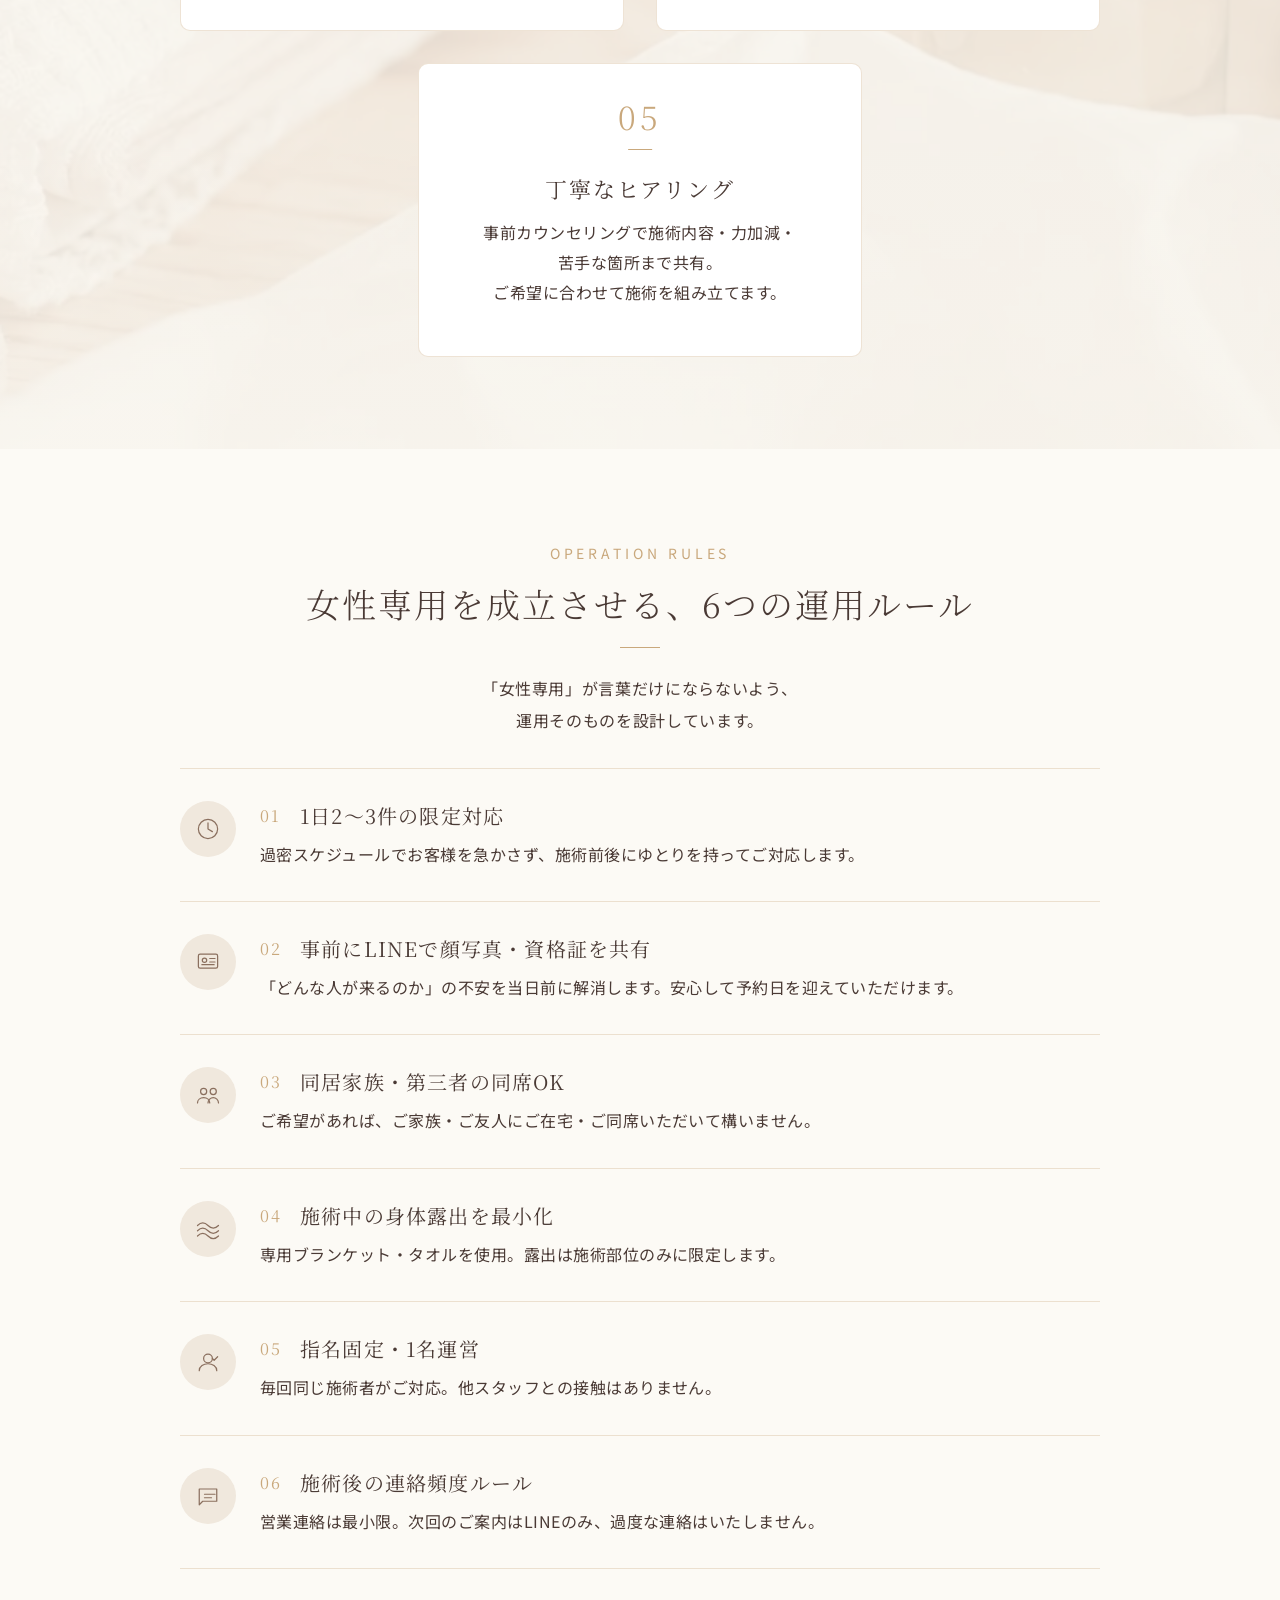
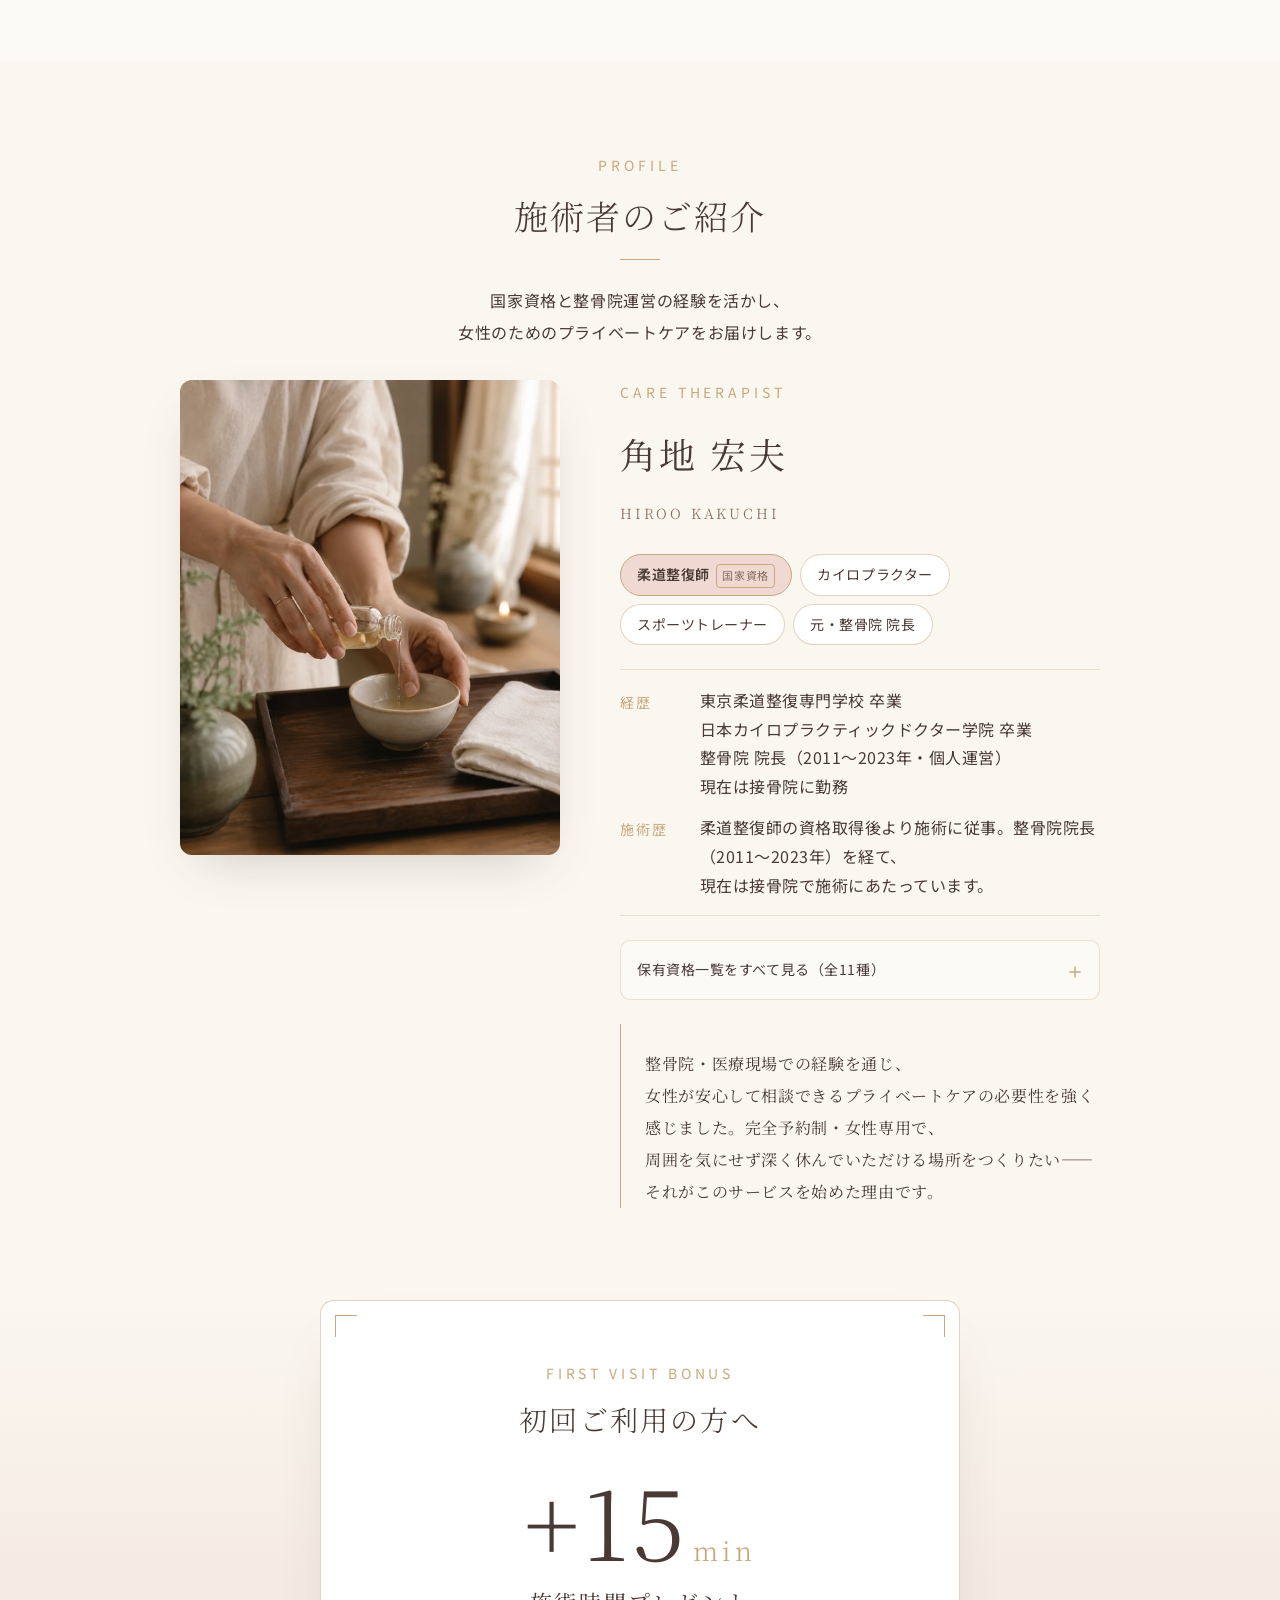
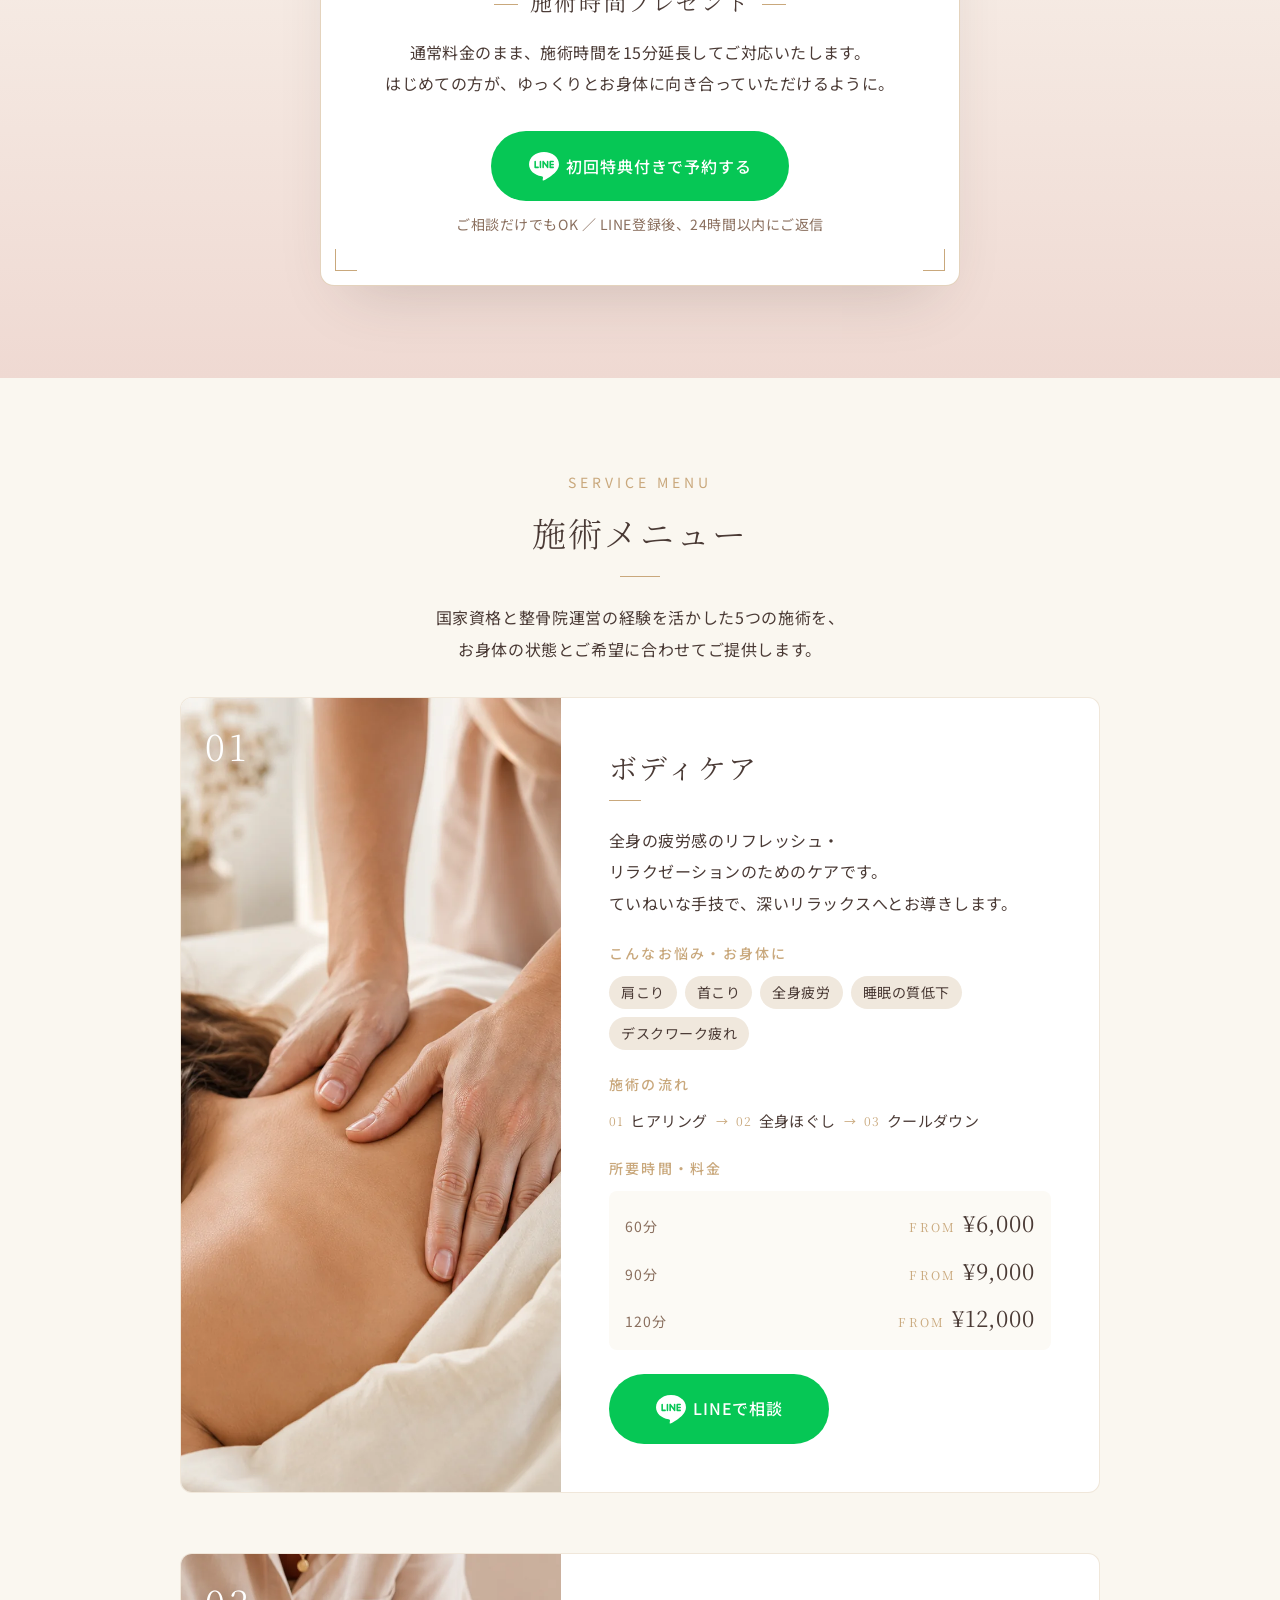
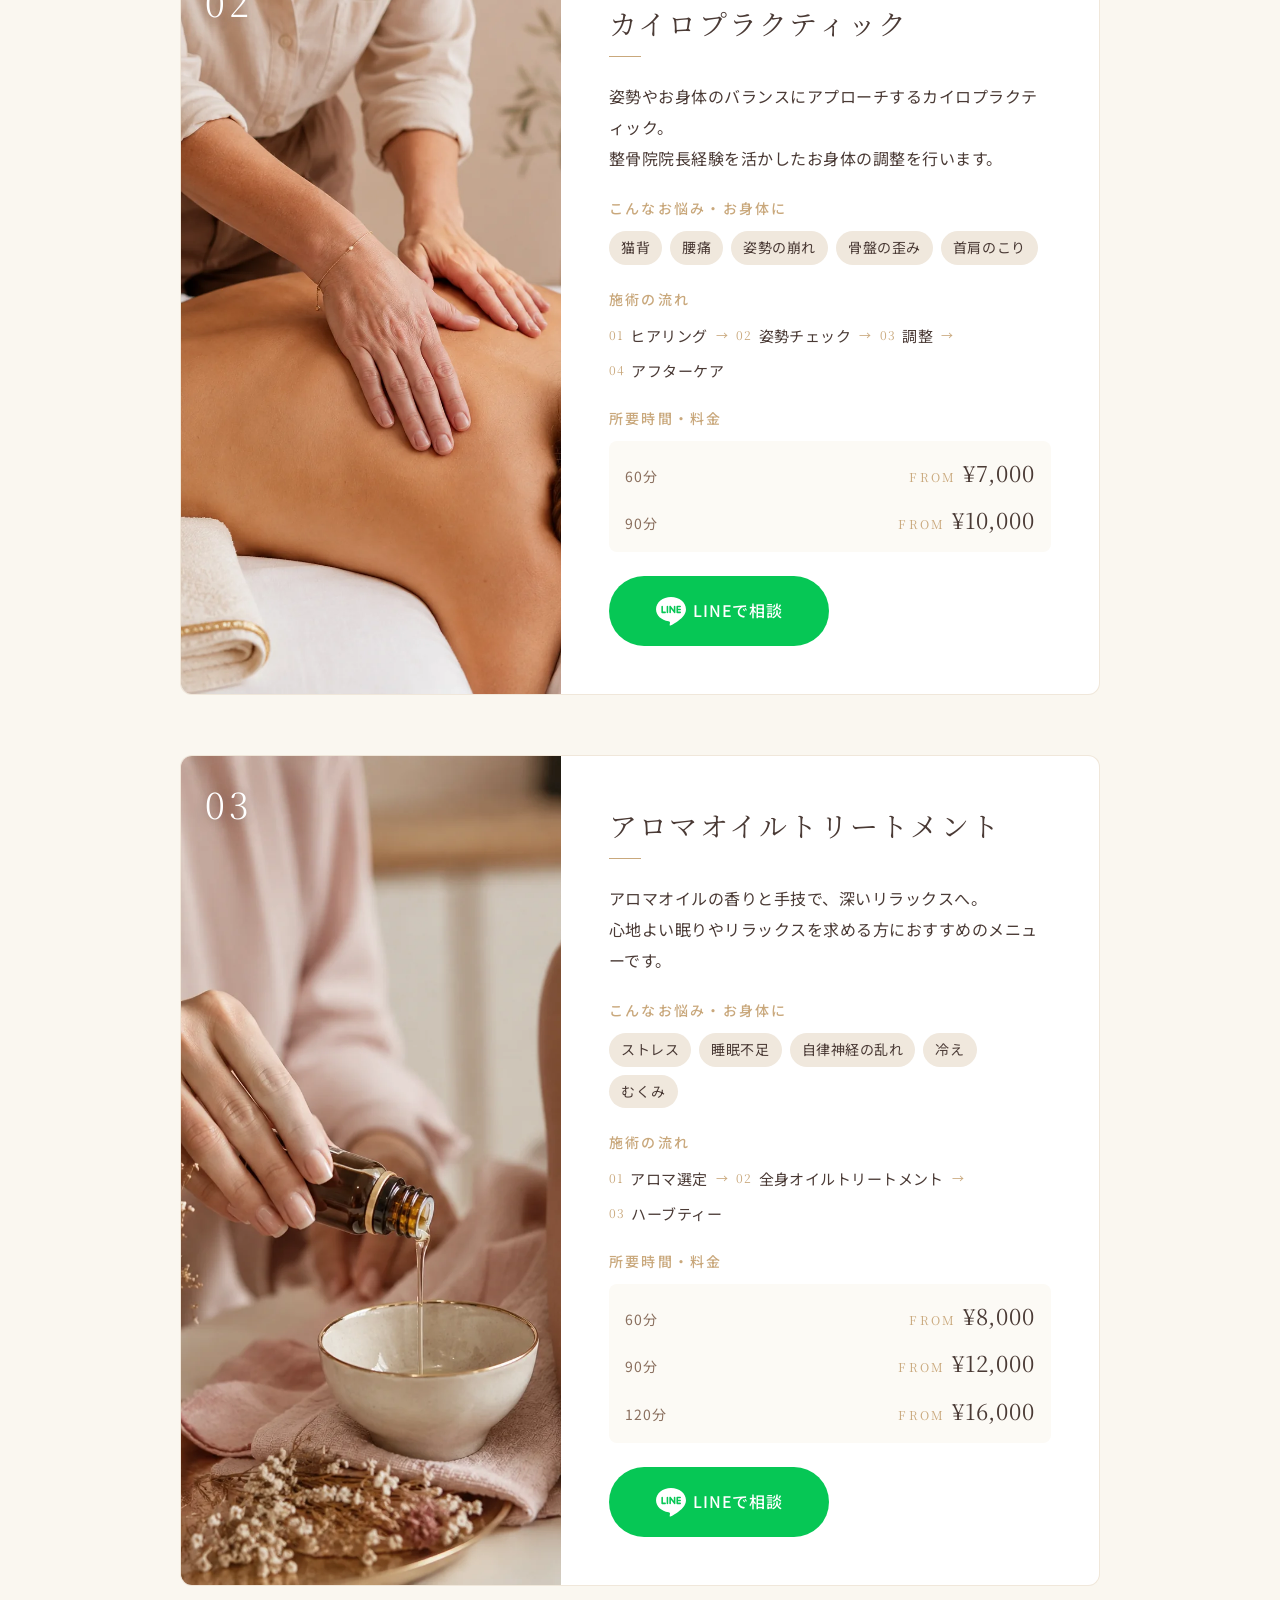
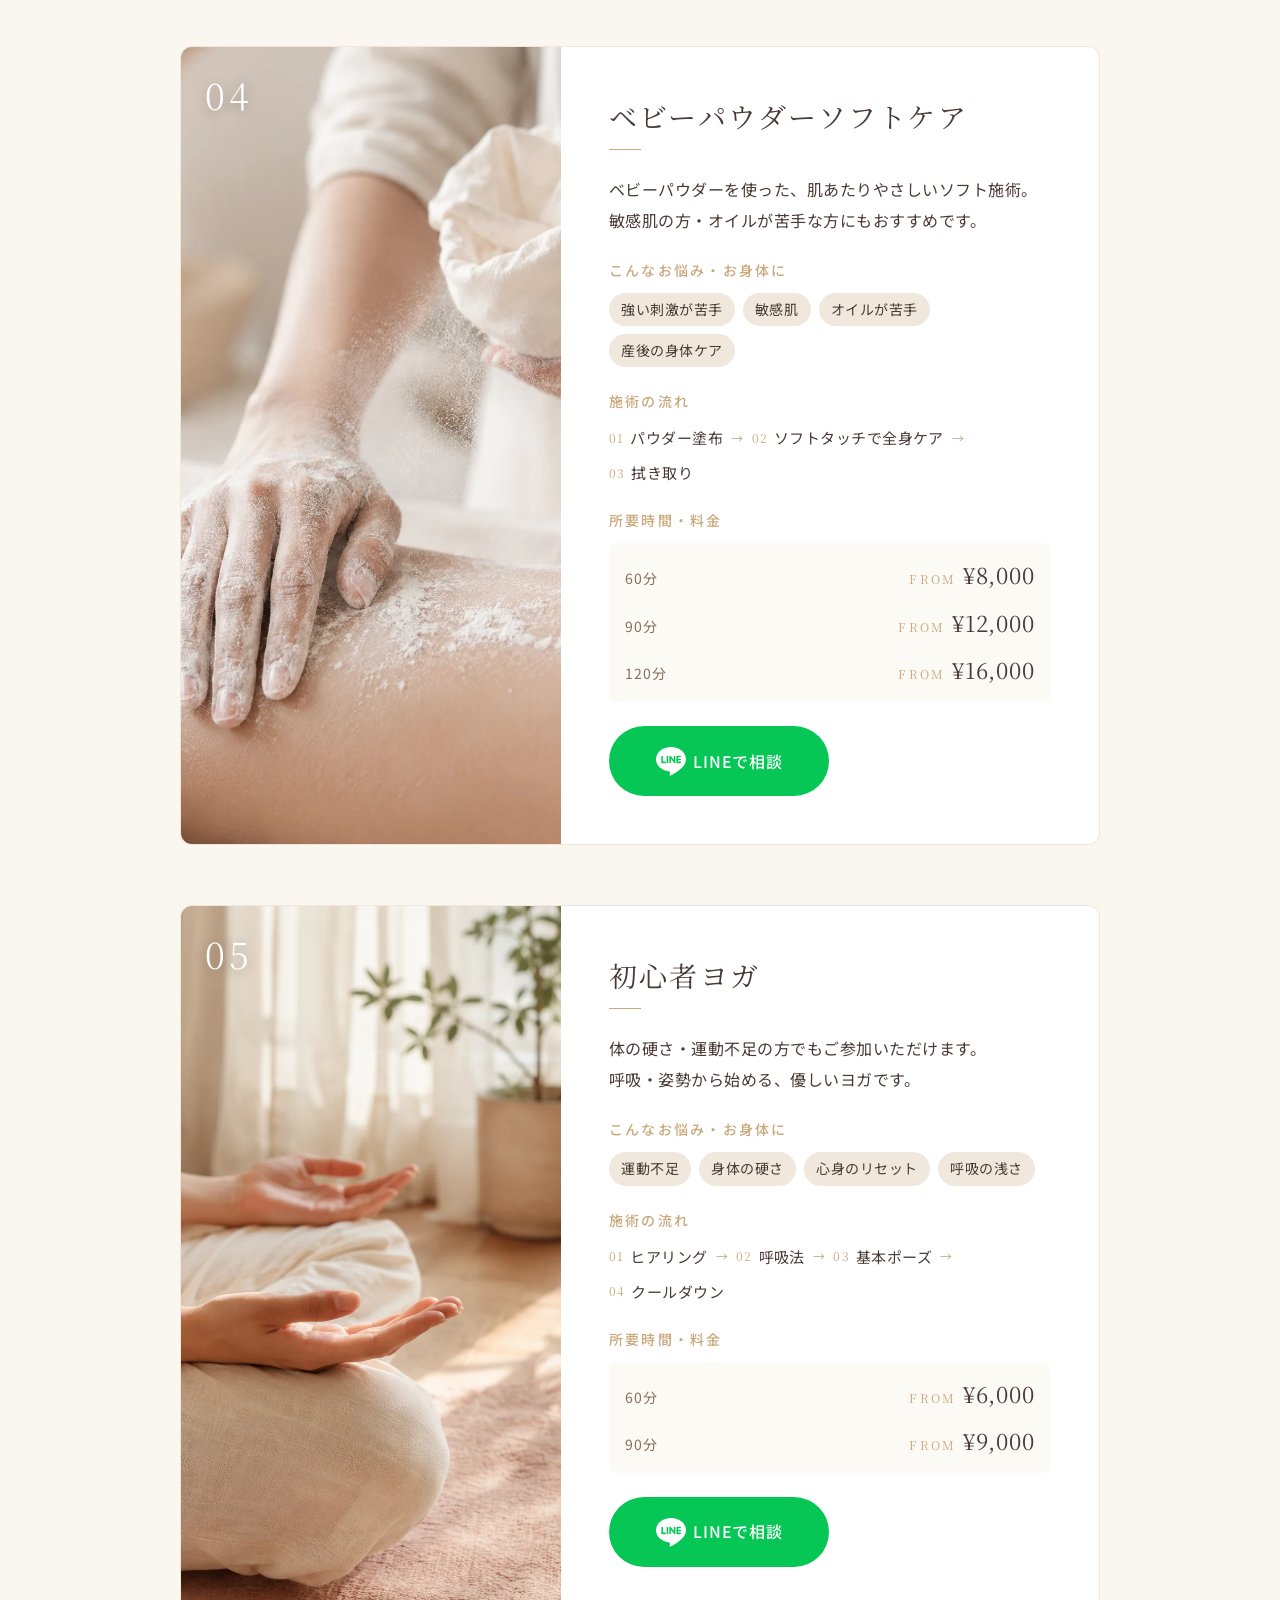
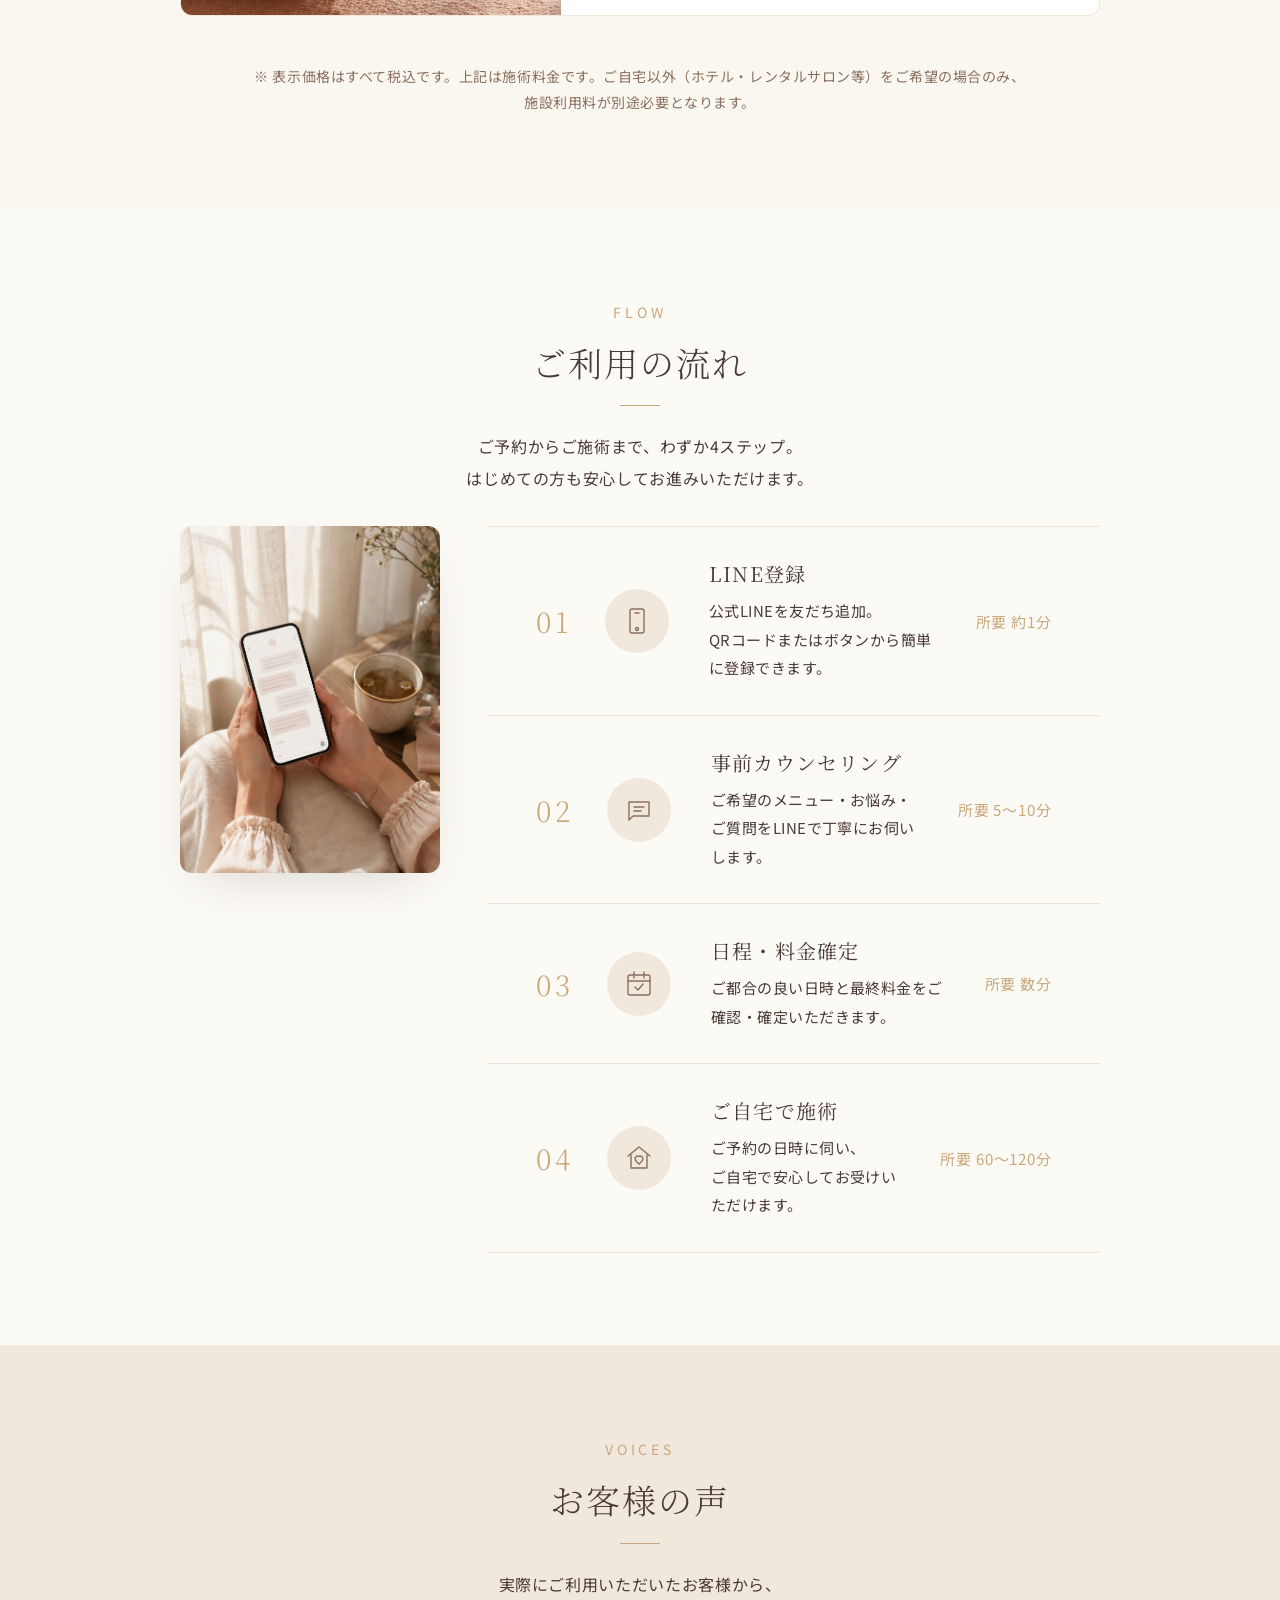
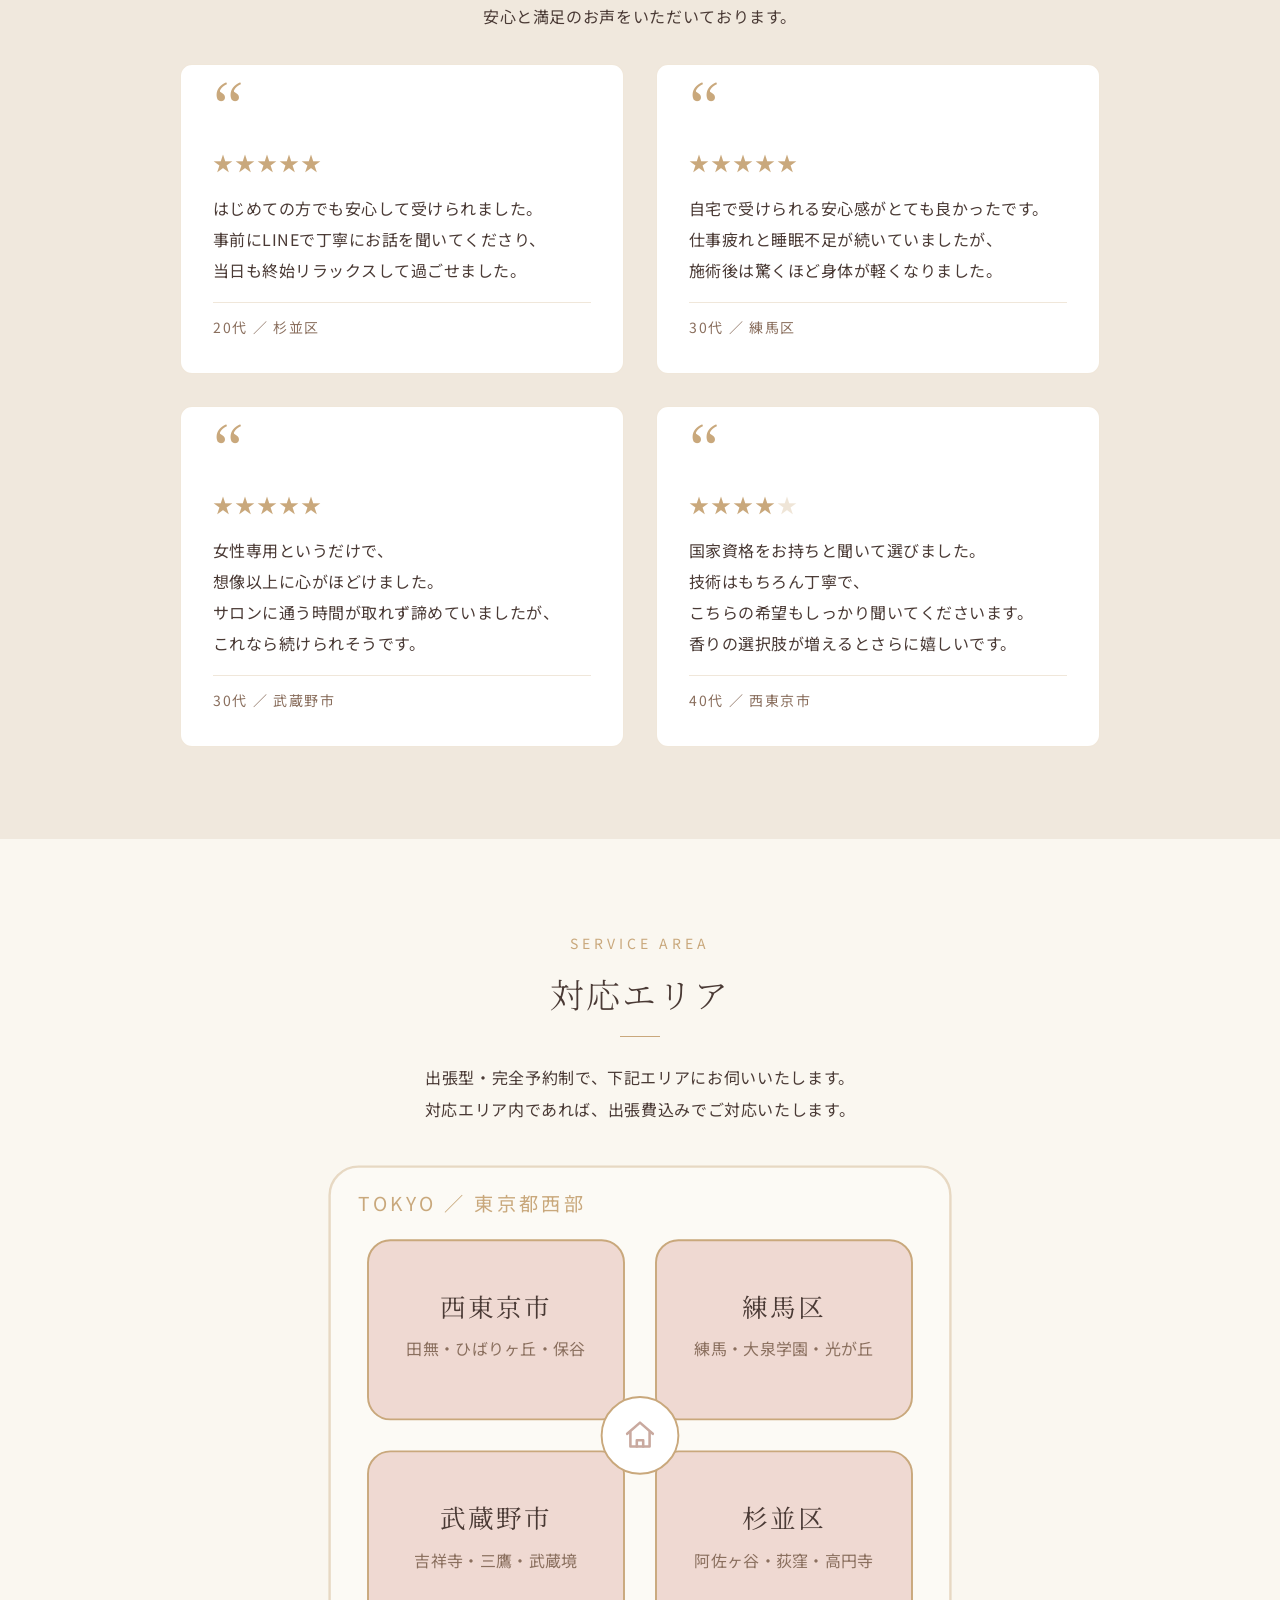
==== commit b2c039f9: "プロフィール: 前院名を非掲載（角地様ご要望・個人情報配慮）／過去IGハンドルをソースから削除" ====
--- a/index.html
+++ b/index.html
@@ -506,7 +506,7 @@
               <dd>
                 東京柔道整復専門学校 卒業<br>
                 日本カイロプラクティックドクター学院 卒業<br>
-                武蔵境整骨院 院長（2011〜2023年・個人運営）<br>
+                整骨院 院長（2011〜2023年・個人運営）<br>
                 現在は接骨院に勤務
               </dd>
             </div>
@@ -549,12 +549,7 @@
             </p>
           </blockquote>
 
-          <!-- 過去Instagram（@musashisakaiseikotsuin）は角地様のご要望により一旦非表示。復活させる場合はこのコメントを解除してください。
-          <p class="profile__ig">
-            過去のInstagram：
-            <a href="https://instagram.com/musashisakaiseikotsuin" target="_blank" rel="noopener">@musashisakaiseikotsuin</a>
-          </p>
-          -->
+          <!-- 過去Instagram（前院の屋号アカウント）は角地様のご要望（個人情報のため非開示）により削除済み。 -->
         </div>
       </div>
     </div>
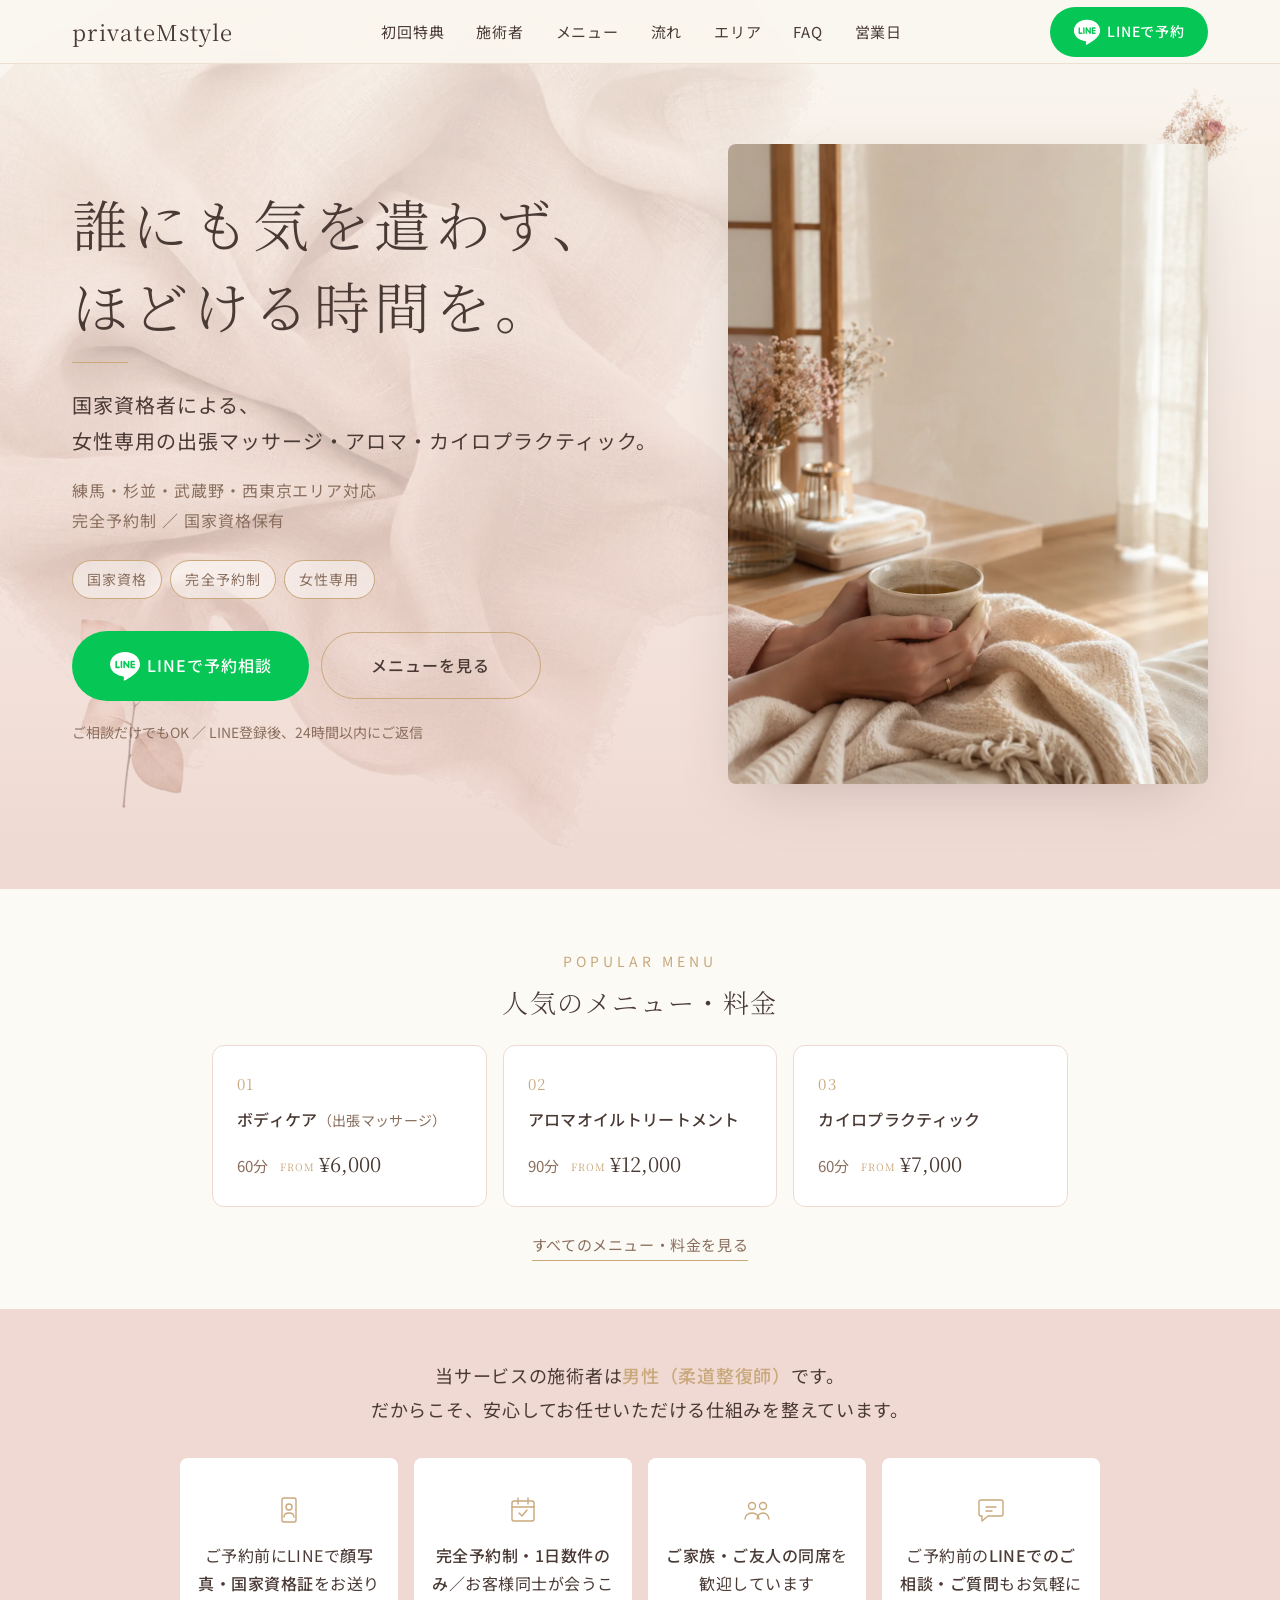
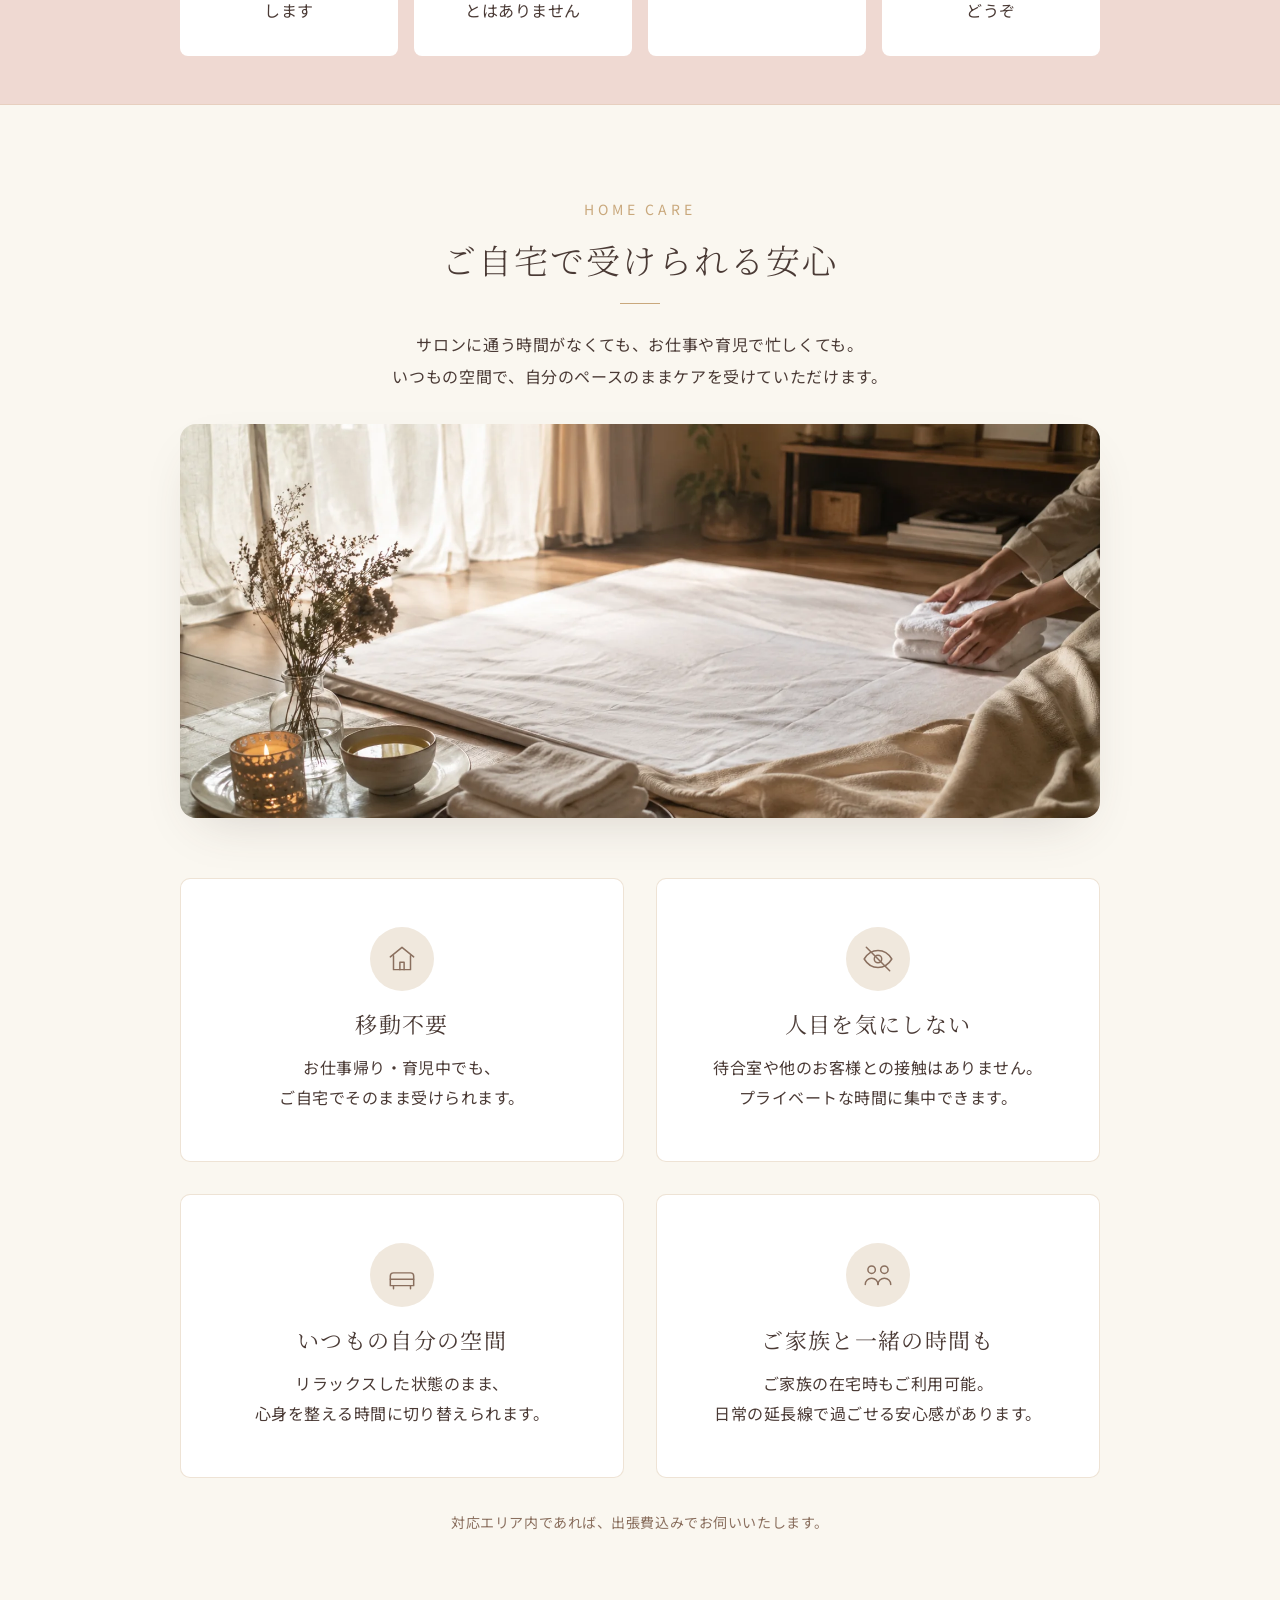
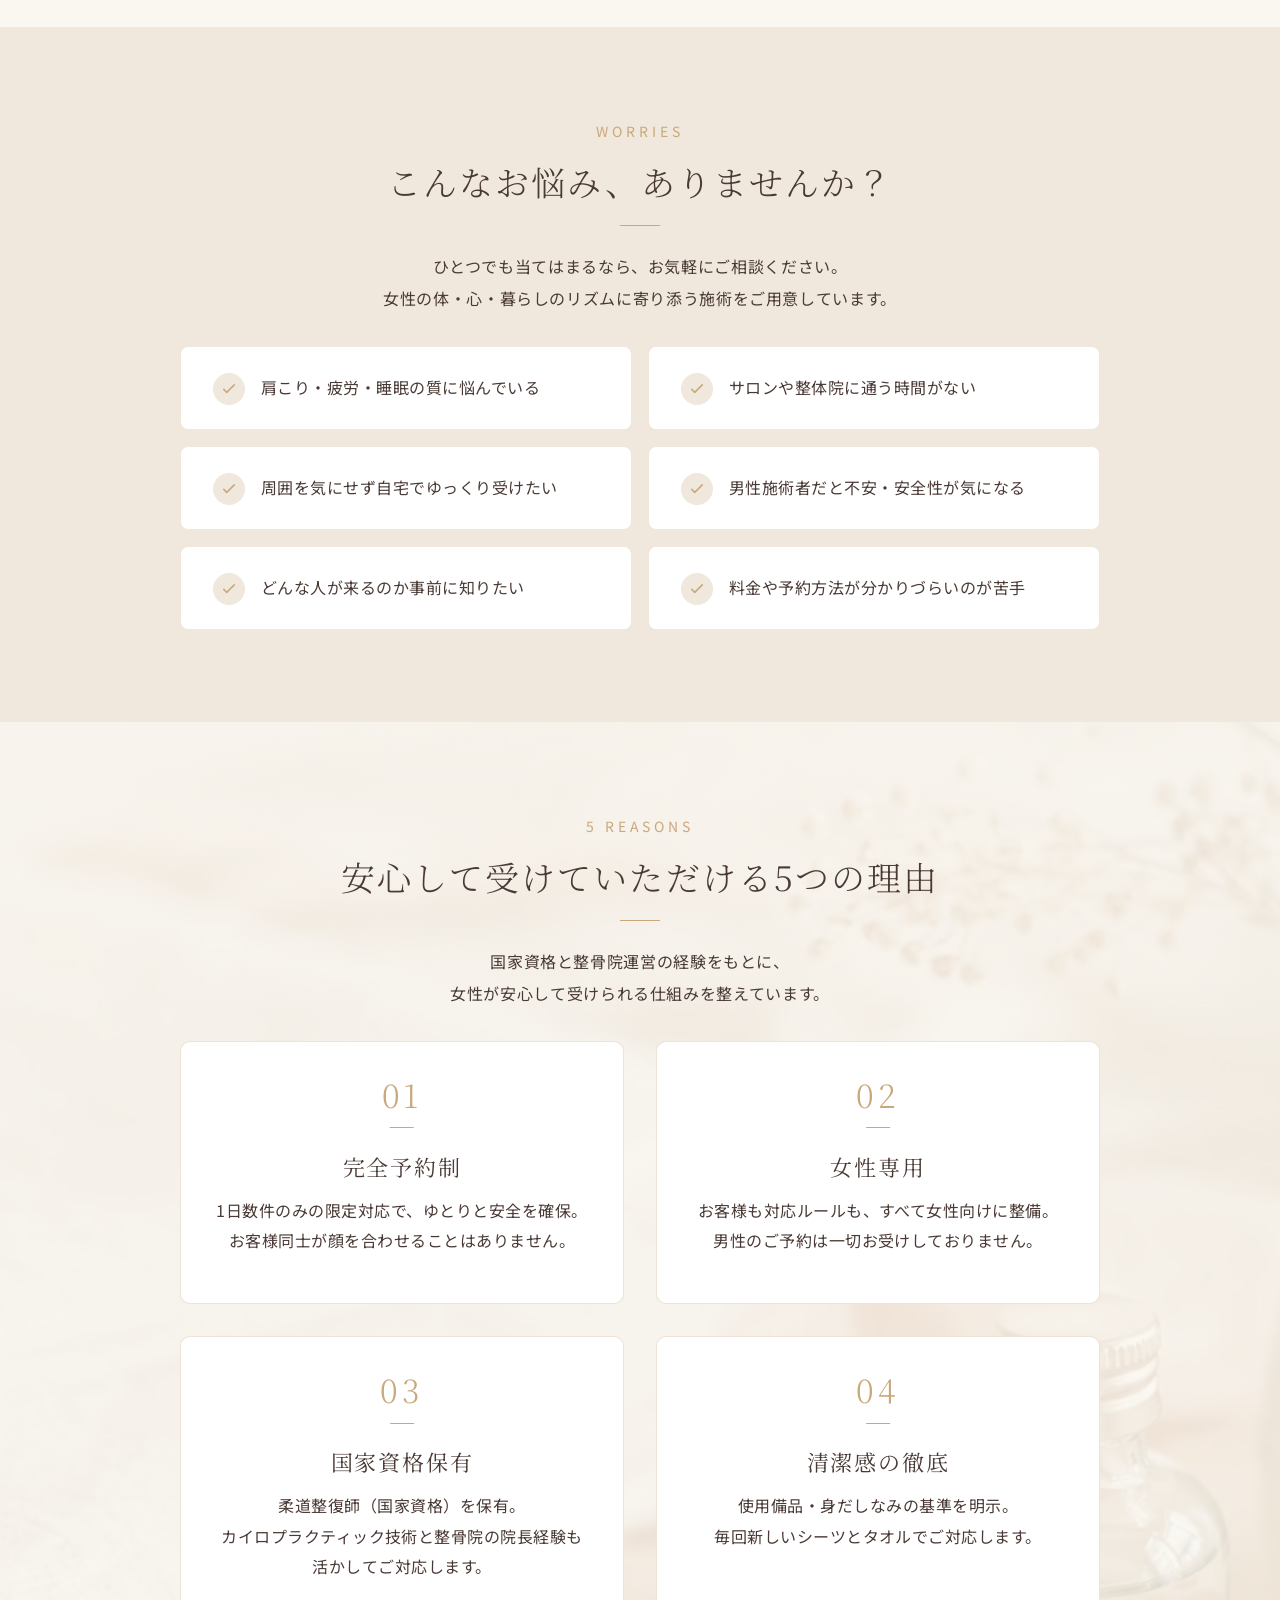
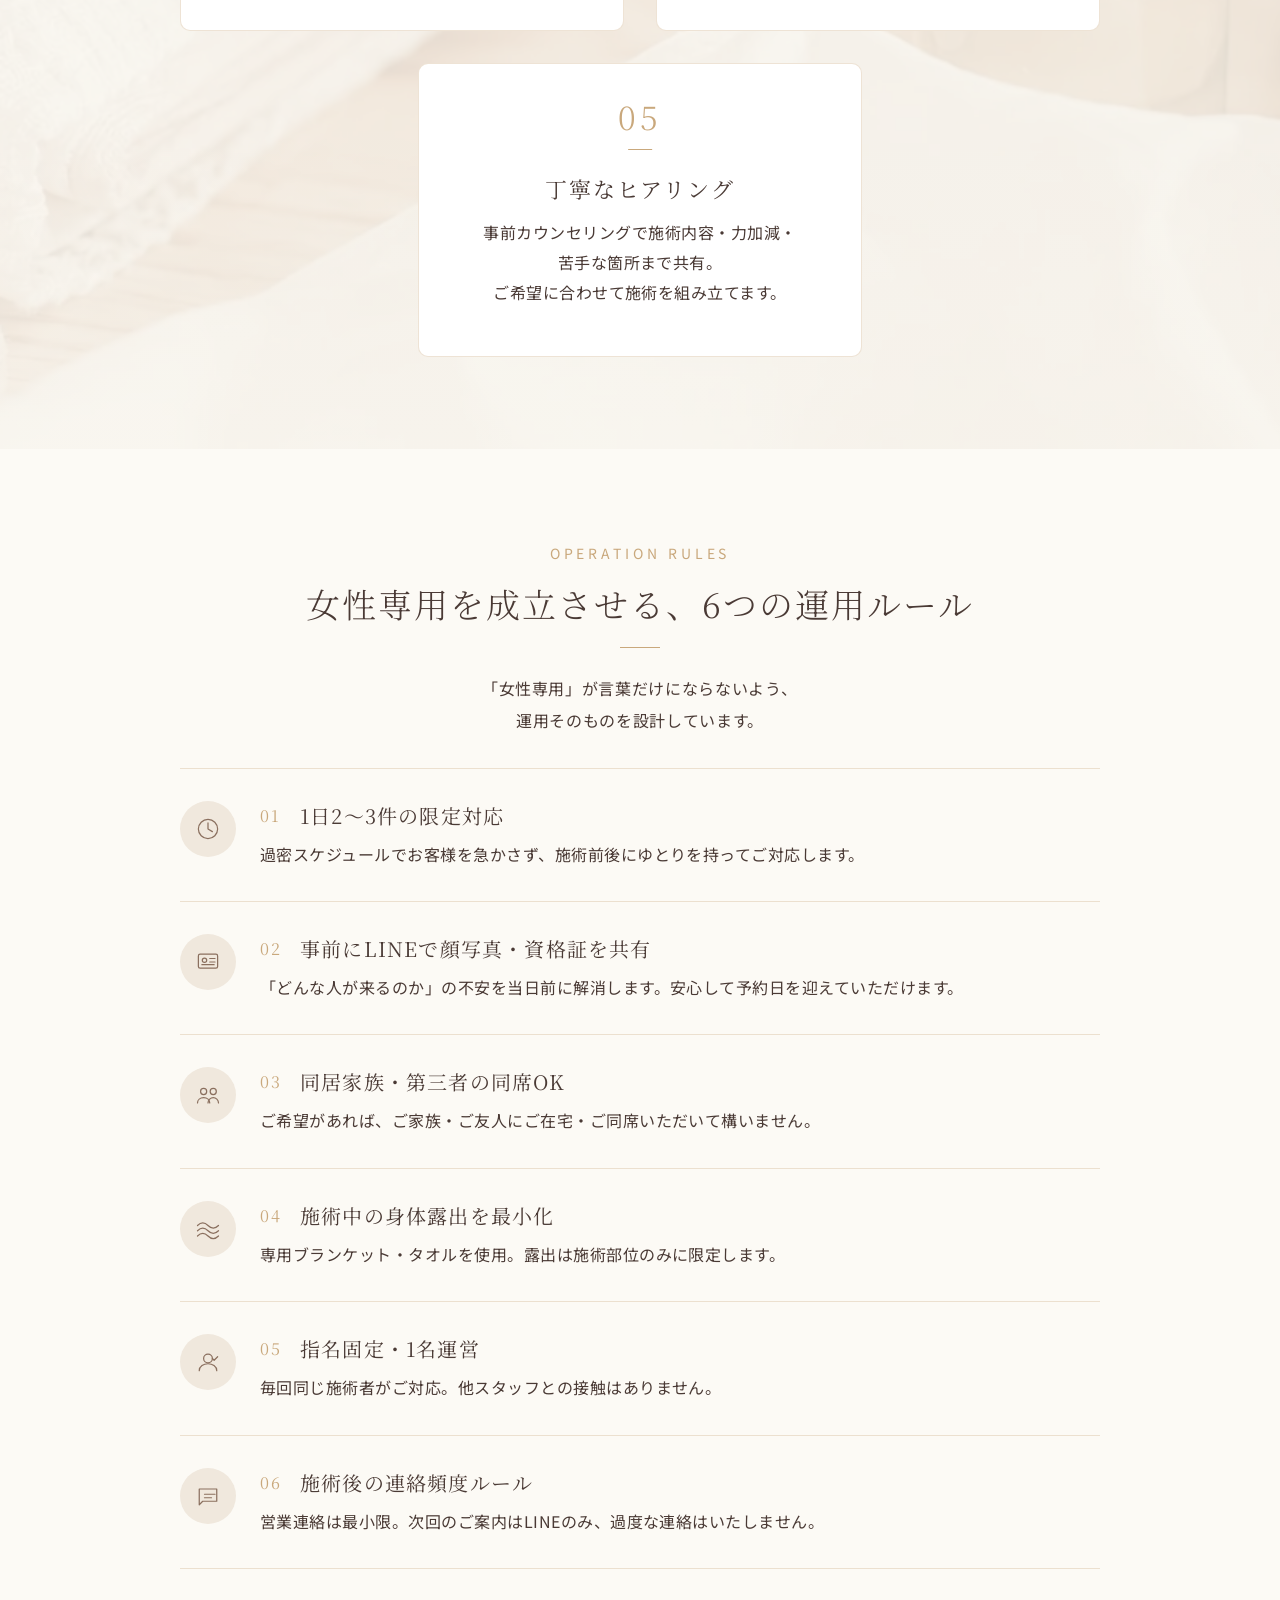
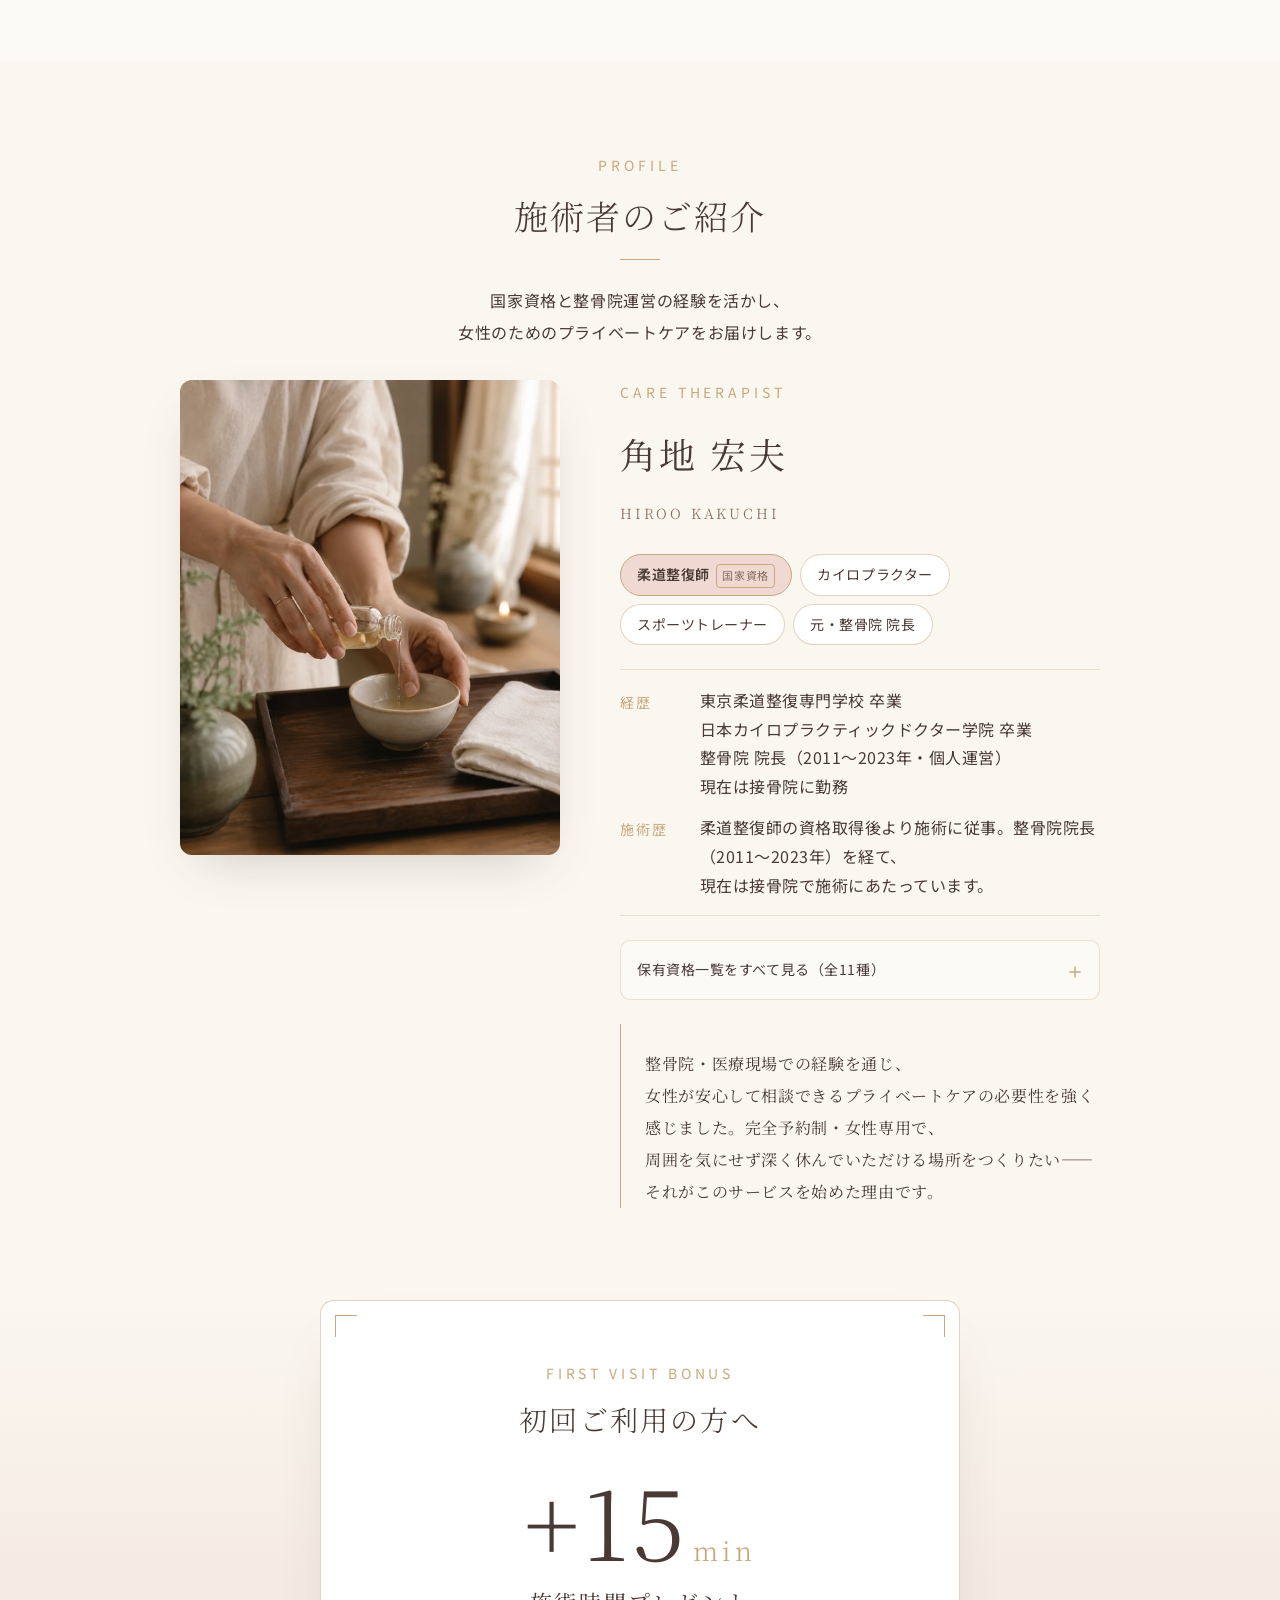
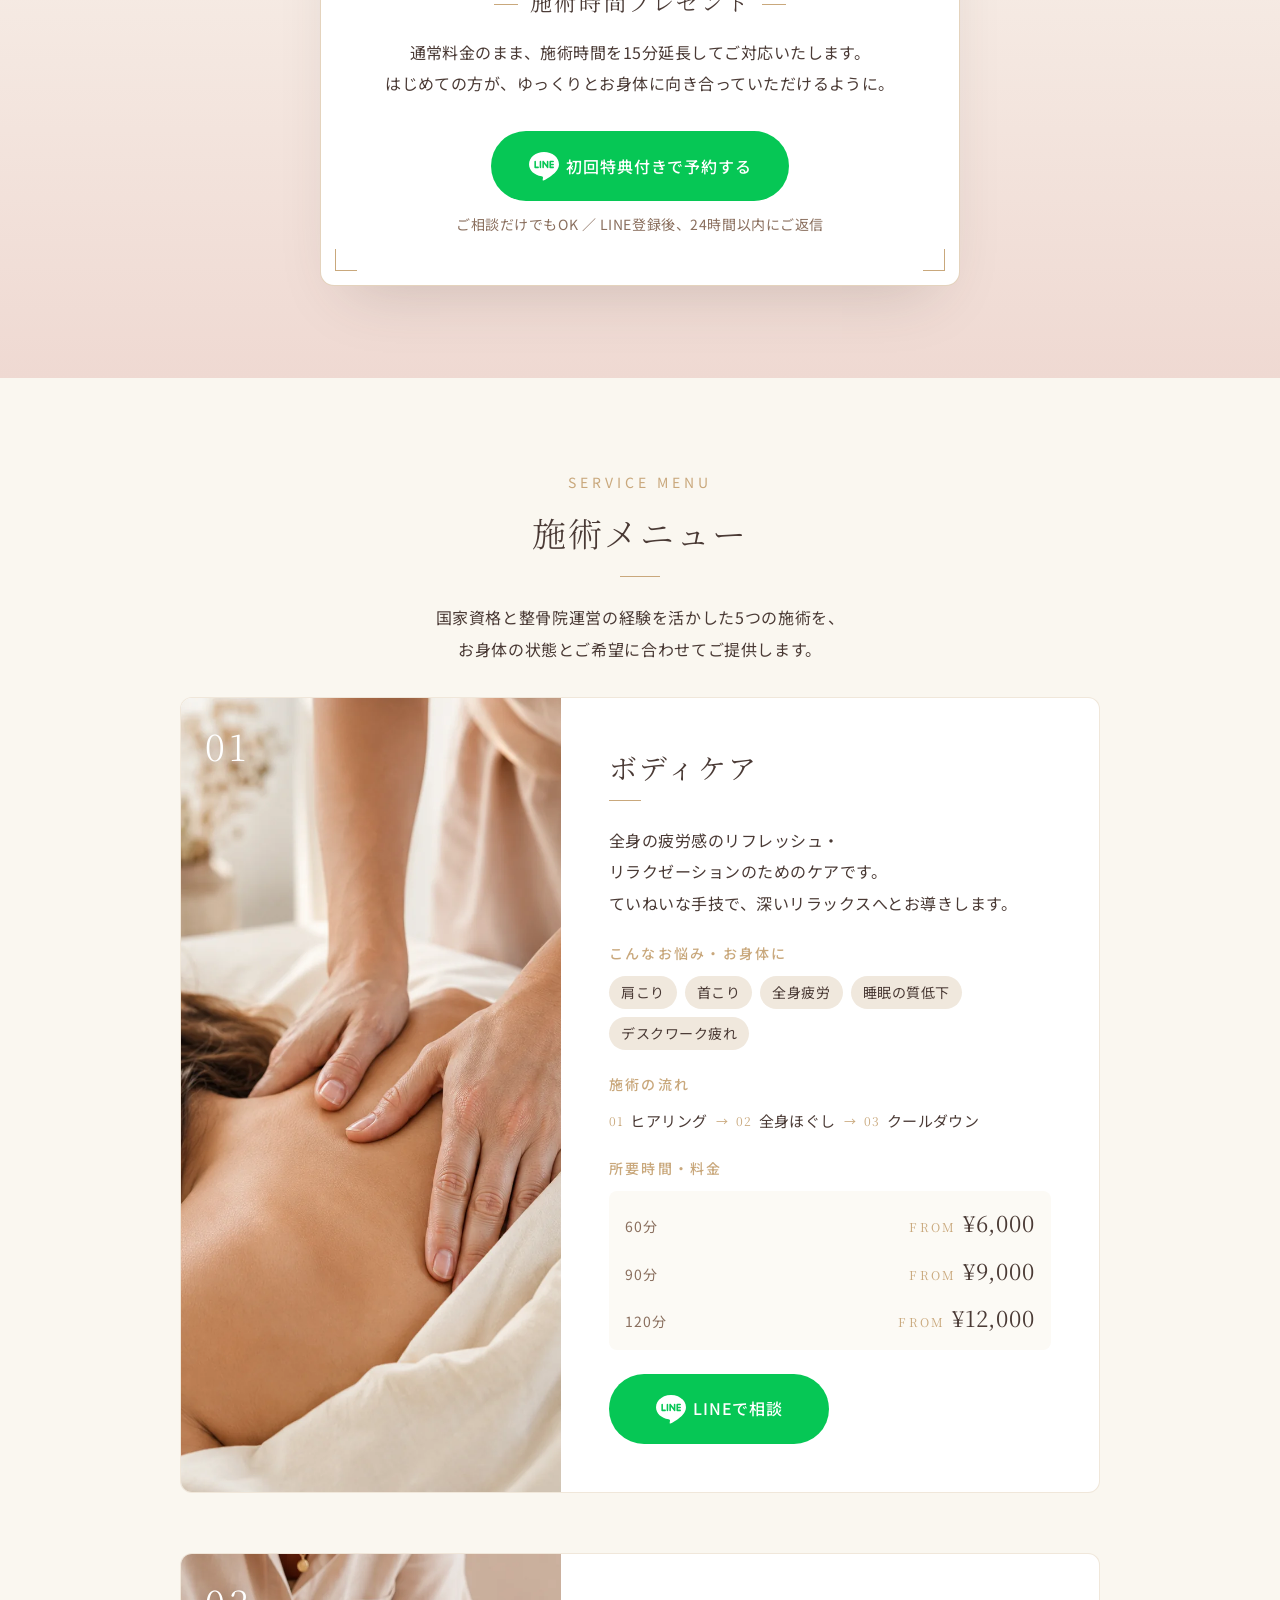
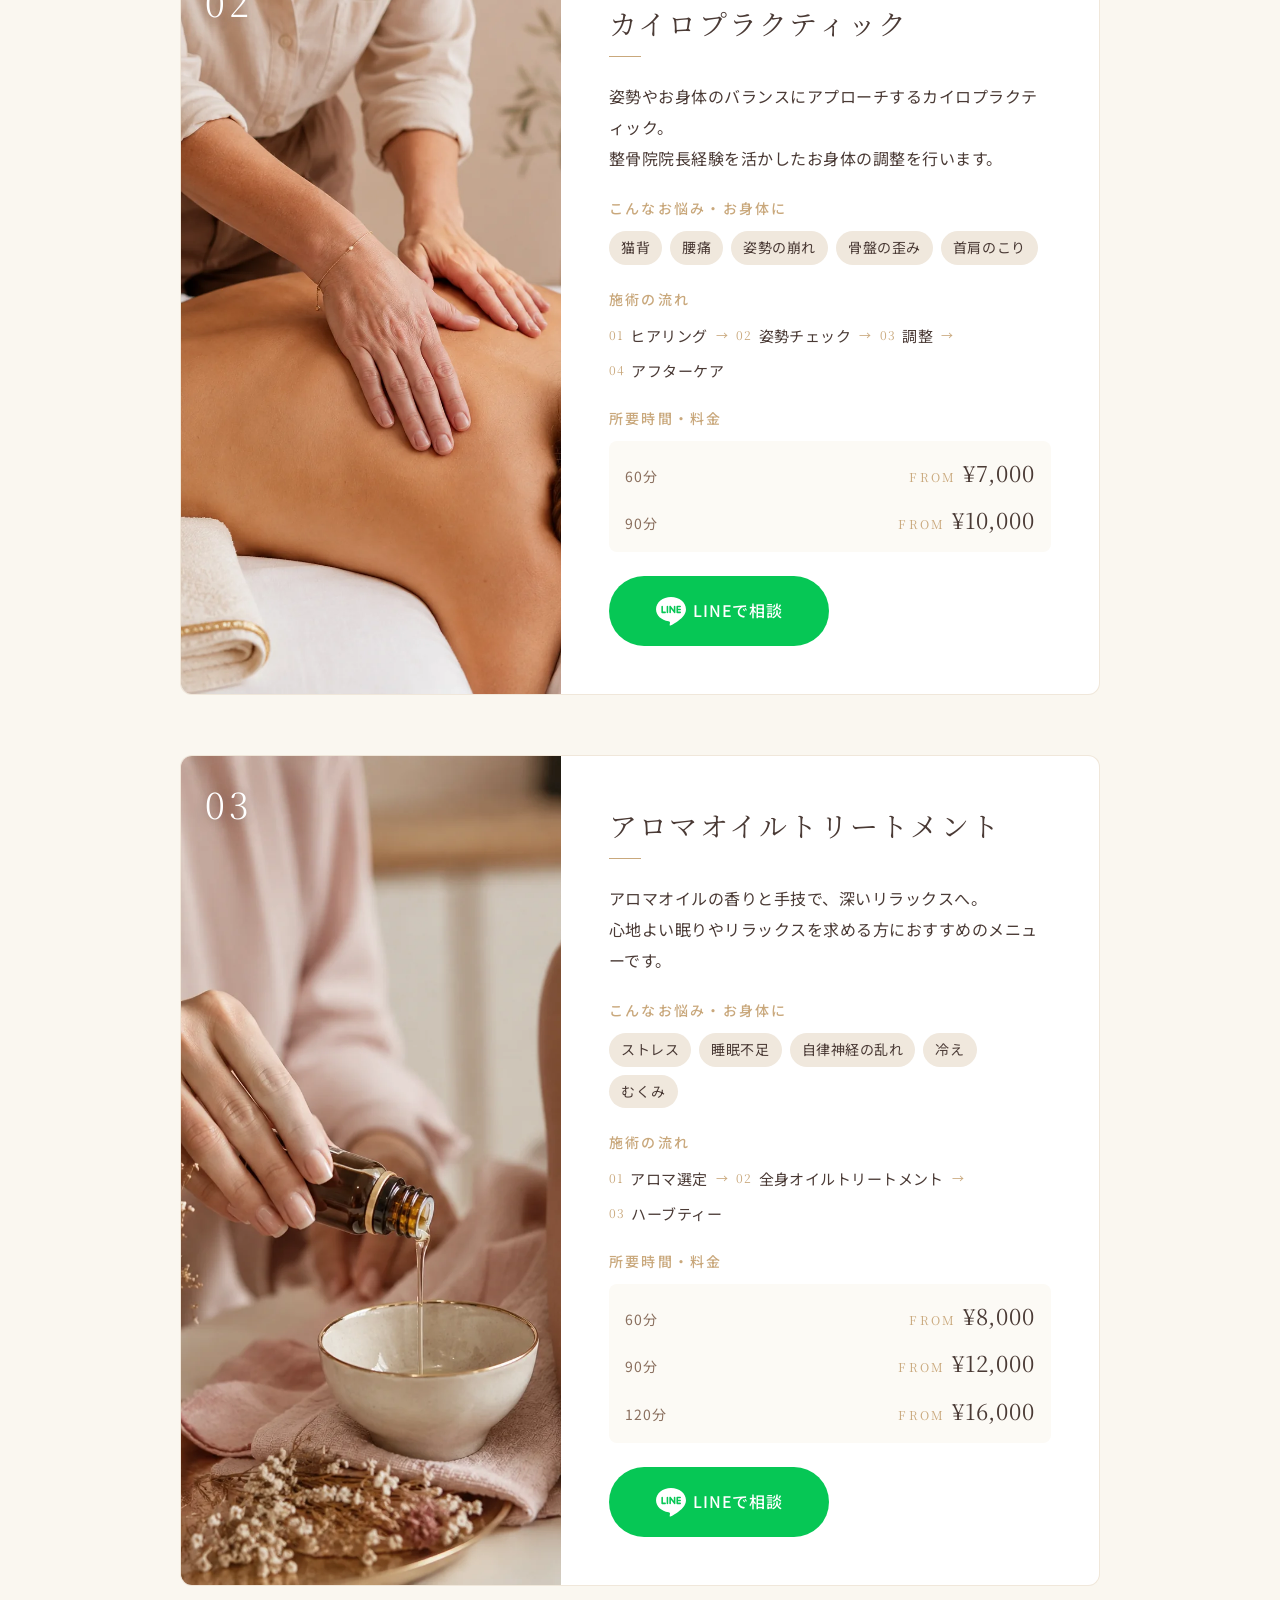
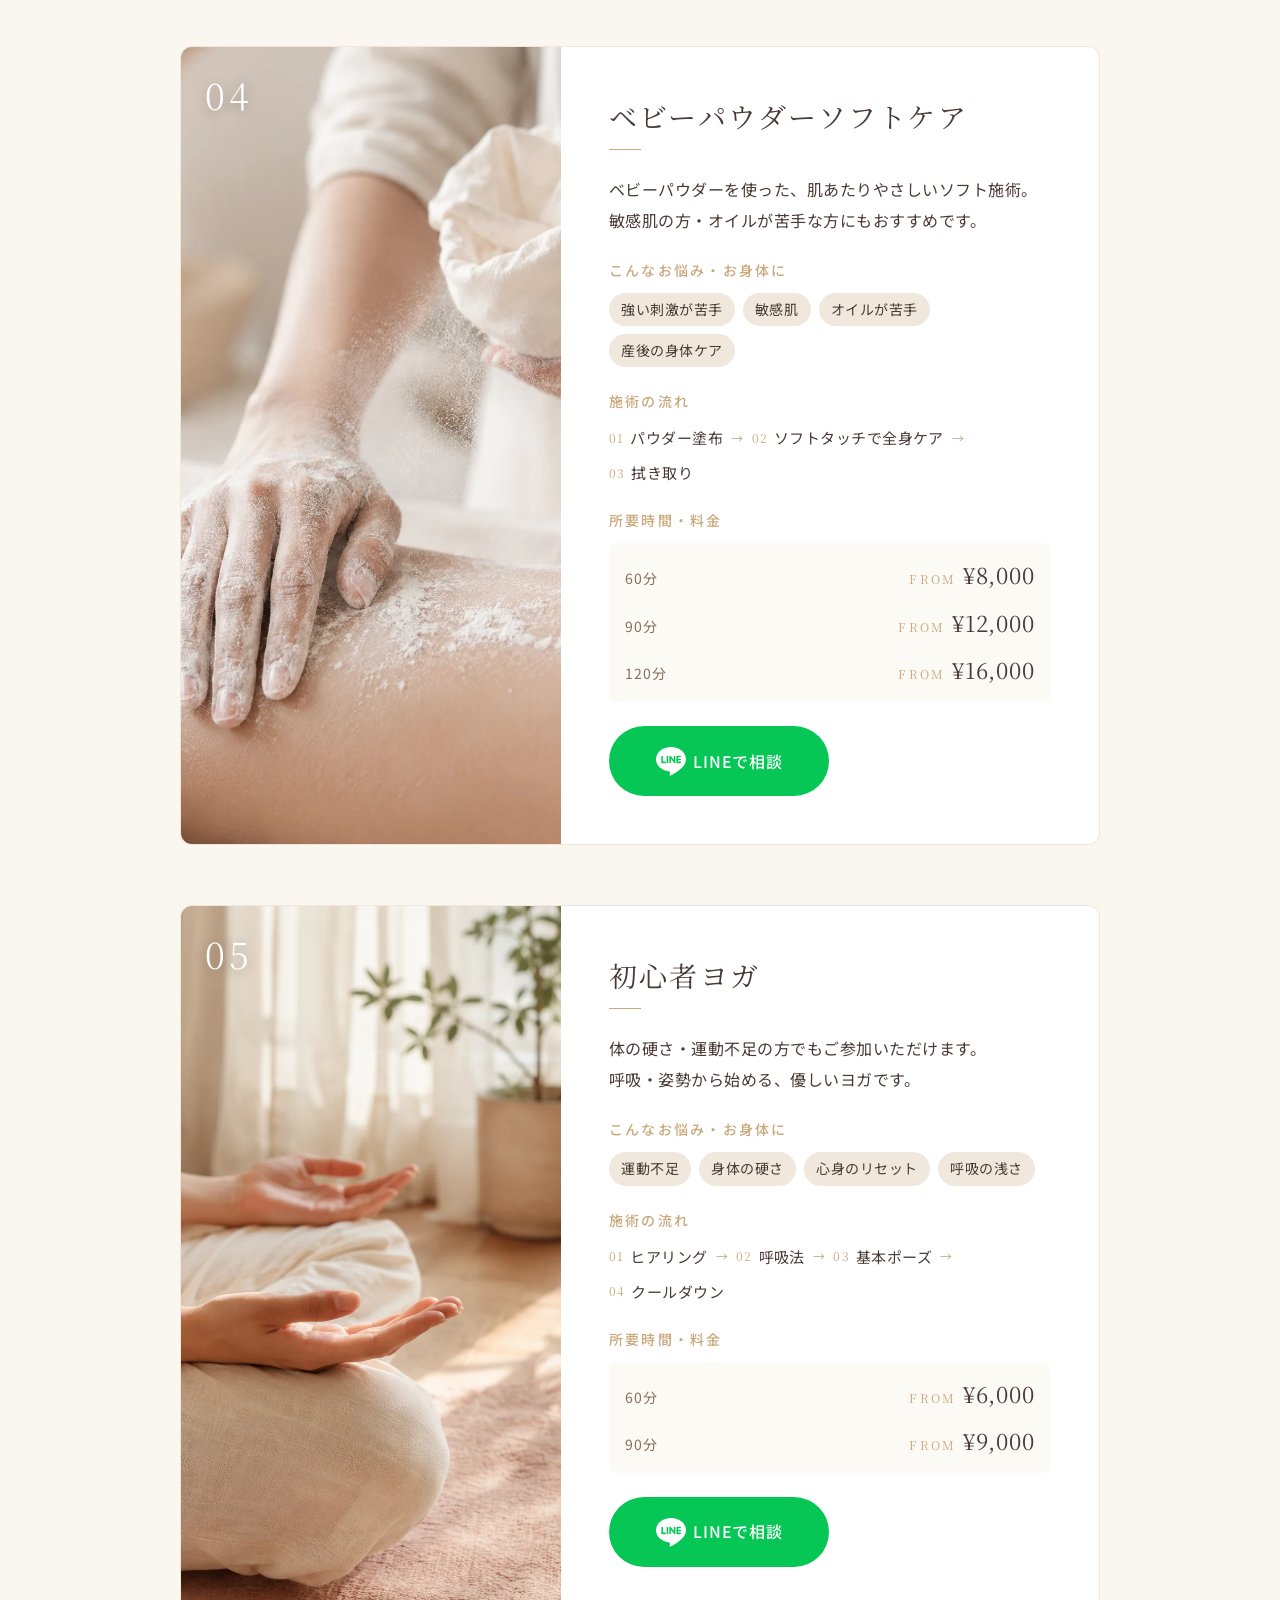
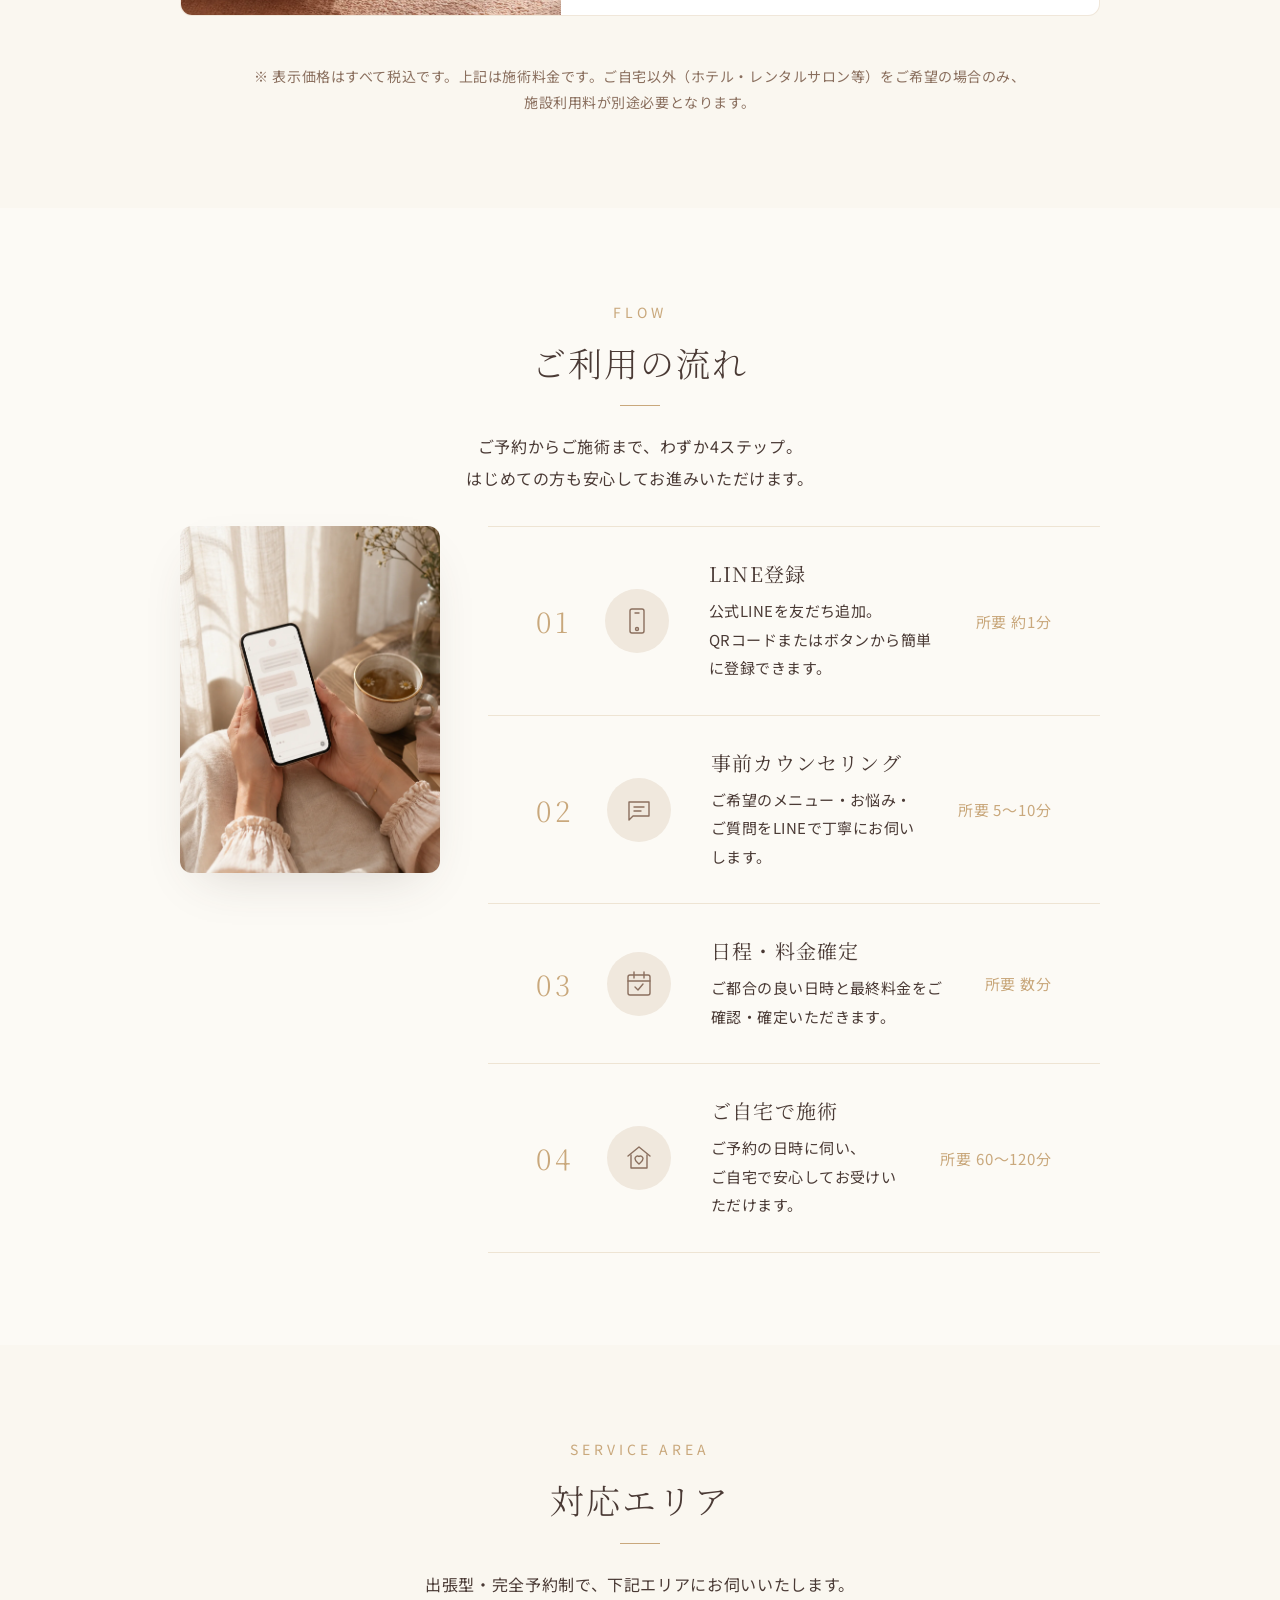
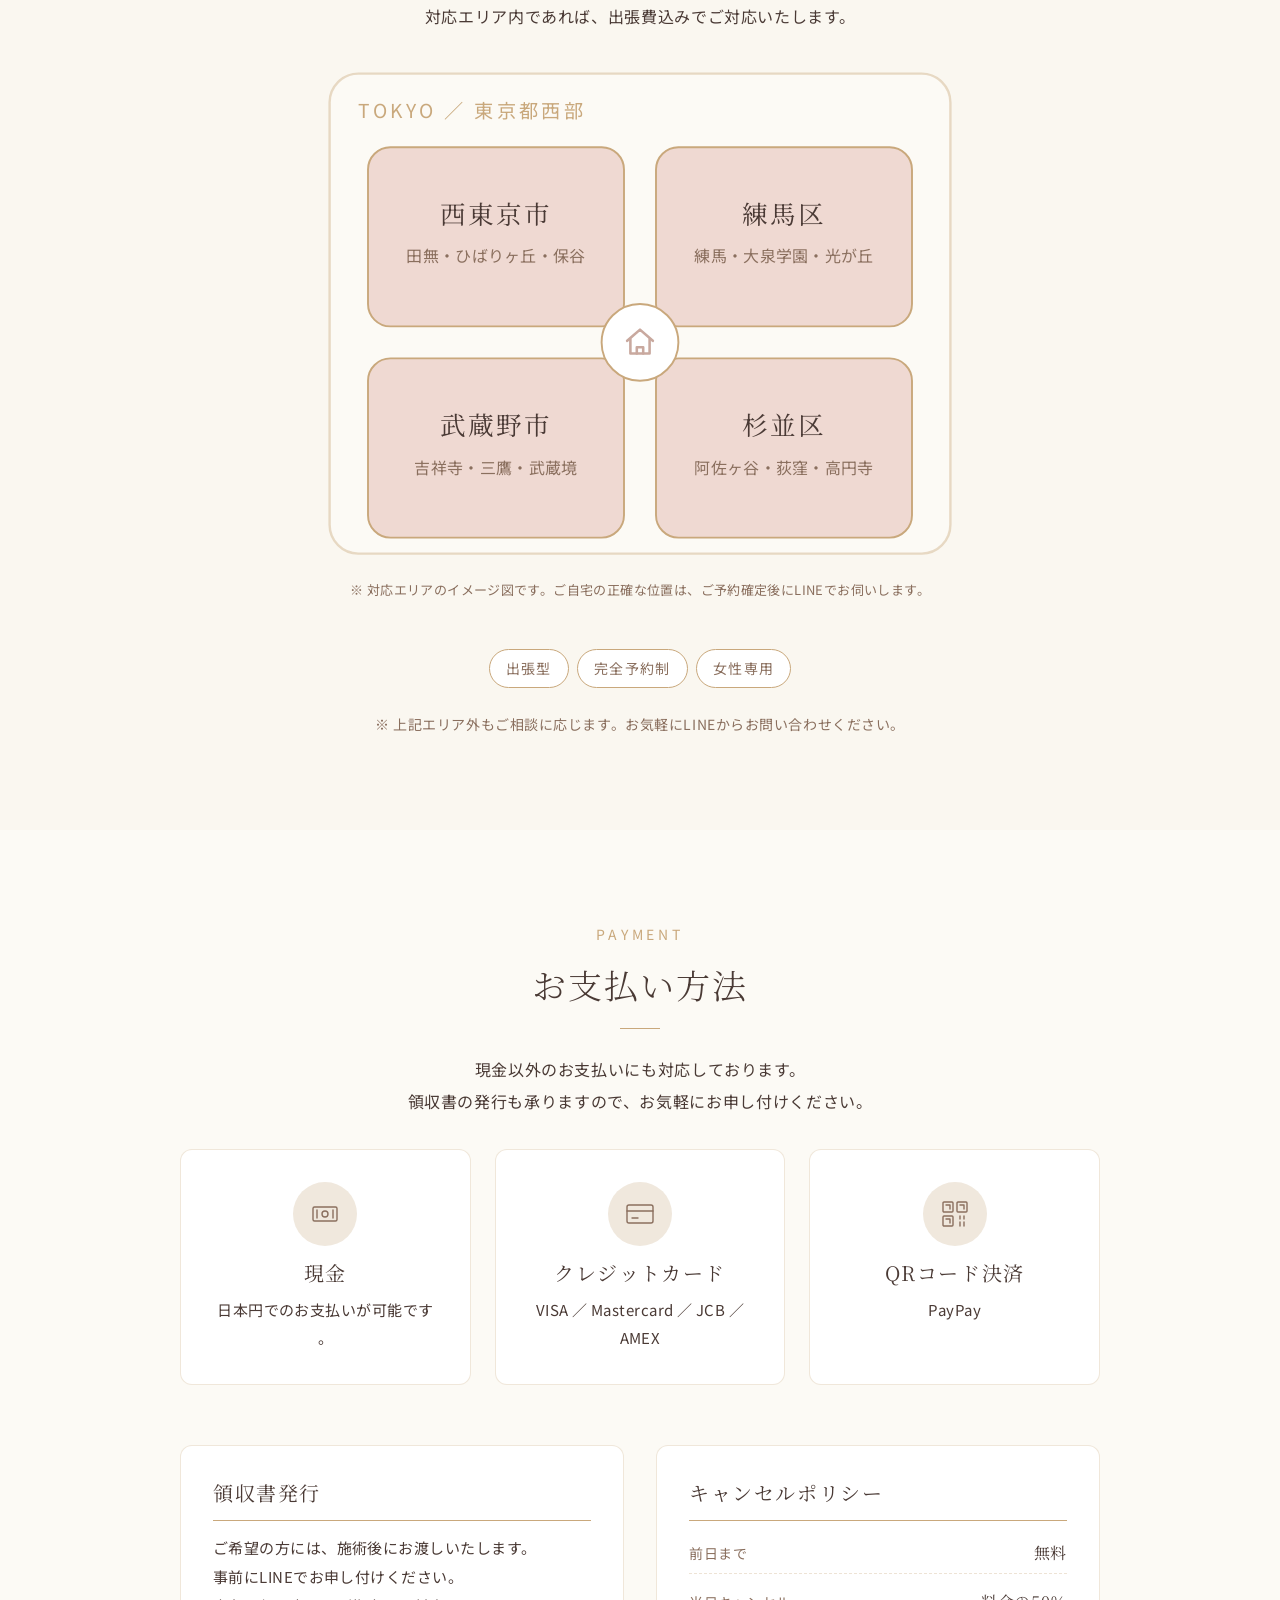
==== commit 92bf72f9: "公開準備: noindex削除/OGP/favicon追加・お客様の声非表示・特商法3項目確定 - noindex メタ削除（本番公開対応） - OGP(og:image 1200x630)/cano" ====
--- a/index.html
+++ b/index.html
@@ -5,8 +5,25 @@
   <meta name="viewport" content="width=device-width, initial-scale=1.0">
   <title>女性専用・完全予約制の出張ケア｜練馬・杉並・武蔵野・西東京 | privateMstyle</title>
   <meta name="description" content="柔道整復師（国家資格）の施術者による、女性専用・完全予約制の出張プライベートケア。ボディケア／カイロ／アロマトリートメント／ヨガ。練馬・杉並・武蔵野・西東京エリア対応。LINEでご相談・ご予約いただけます。">
-  <!-- ⚠️ 公開前確認フェーズ：本番公開時にこの noindex タグを削除してください -->
-  <meta name="robots" content="noindex">
+
+  <link rel="canonical" href="https://privatemstyle.com/lp/">
+
+  <!-- OGP / SNS共有（LINE・Instagram等） -->
+  <meta property="og:type" content="website">
+  <meta property="og:site_name" content="privateMstyle">
+  <meta property="og:title" content="女性専用・完全予約制の出張ケア｜練馬・杉並・武蔵野・西東京 | privateMstyle">
+  <meta property="og:description" content="柔道整復師（国家資格）の施術者による、女性専用・完全予約制の出張プライベートケア。練馬・杉並・武蔵野・西東京エリア対応。LINEでご相談・ご予約いただけます。">
+  <meta property="og:url" content="https://privatemstyle.com/lp/">
+  <meta property="og:image" content="https://privatemstyle.com/lp/assets/og-image.jpg">
+  <meta property="og:image:width" content="1200">
+  <meta property="og:image:height" content="630">
+  <meta property="og:locale" content="ja_JP">
+  <meta name="twitter:card" content="summary_large_image">
+
+  <!-- favicon -->
+  <link rel="icon" type="image/png" sizes="32x32" href="assets/favicon-32.png">
+  <link rel="icon" type="image/png" sizes="16x16" href="assets/favicon-16.png">
+  <link rel="apple-touch-icon" sizes="180x180" href="assets/apple-touch-icon.png">
 
   <link rel="preconnect" href="https://fonts.googleapis.com">
   <link rel="preconnect" href="https://fonts.gstatic.com" crossorigin>
--- a/css/style.css
+++ b/css/style.css
@@ -2240,11 +2240,10 @@
 /* ============================================================
    11 VOICES（お客様の声）
    ============================================================ */
-/* ⚠️ 本番公開時の必須対応：掲載中の声はデザイン確認用のサンプル（架空）です。
-   実レビュー（MEO等）が集まるまでは景表法・ステマ規制リスク回避のため、
-   下記コメントを解除してセクションごと非表示にしてください。
+/* ⚠️ 掲載中の声はデザイン確認用のサンプル（架空）。実レビュー（MEO等）が集まるまでは
+   景表法・ステマ規制リスク回避のためセクションごと非表示にしている（2026-06-08 公開時に有効化）。
+   実声を受領したら下記 display:none 行をコメントアウト/削除すれば即再表示できる。 */
 .voices { display: none !important; }
-*/
 .voices {
 	padding: var(--space-9) var(--space-4);
 	background: var(--c-sub);
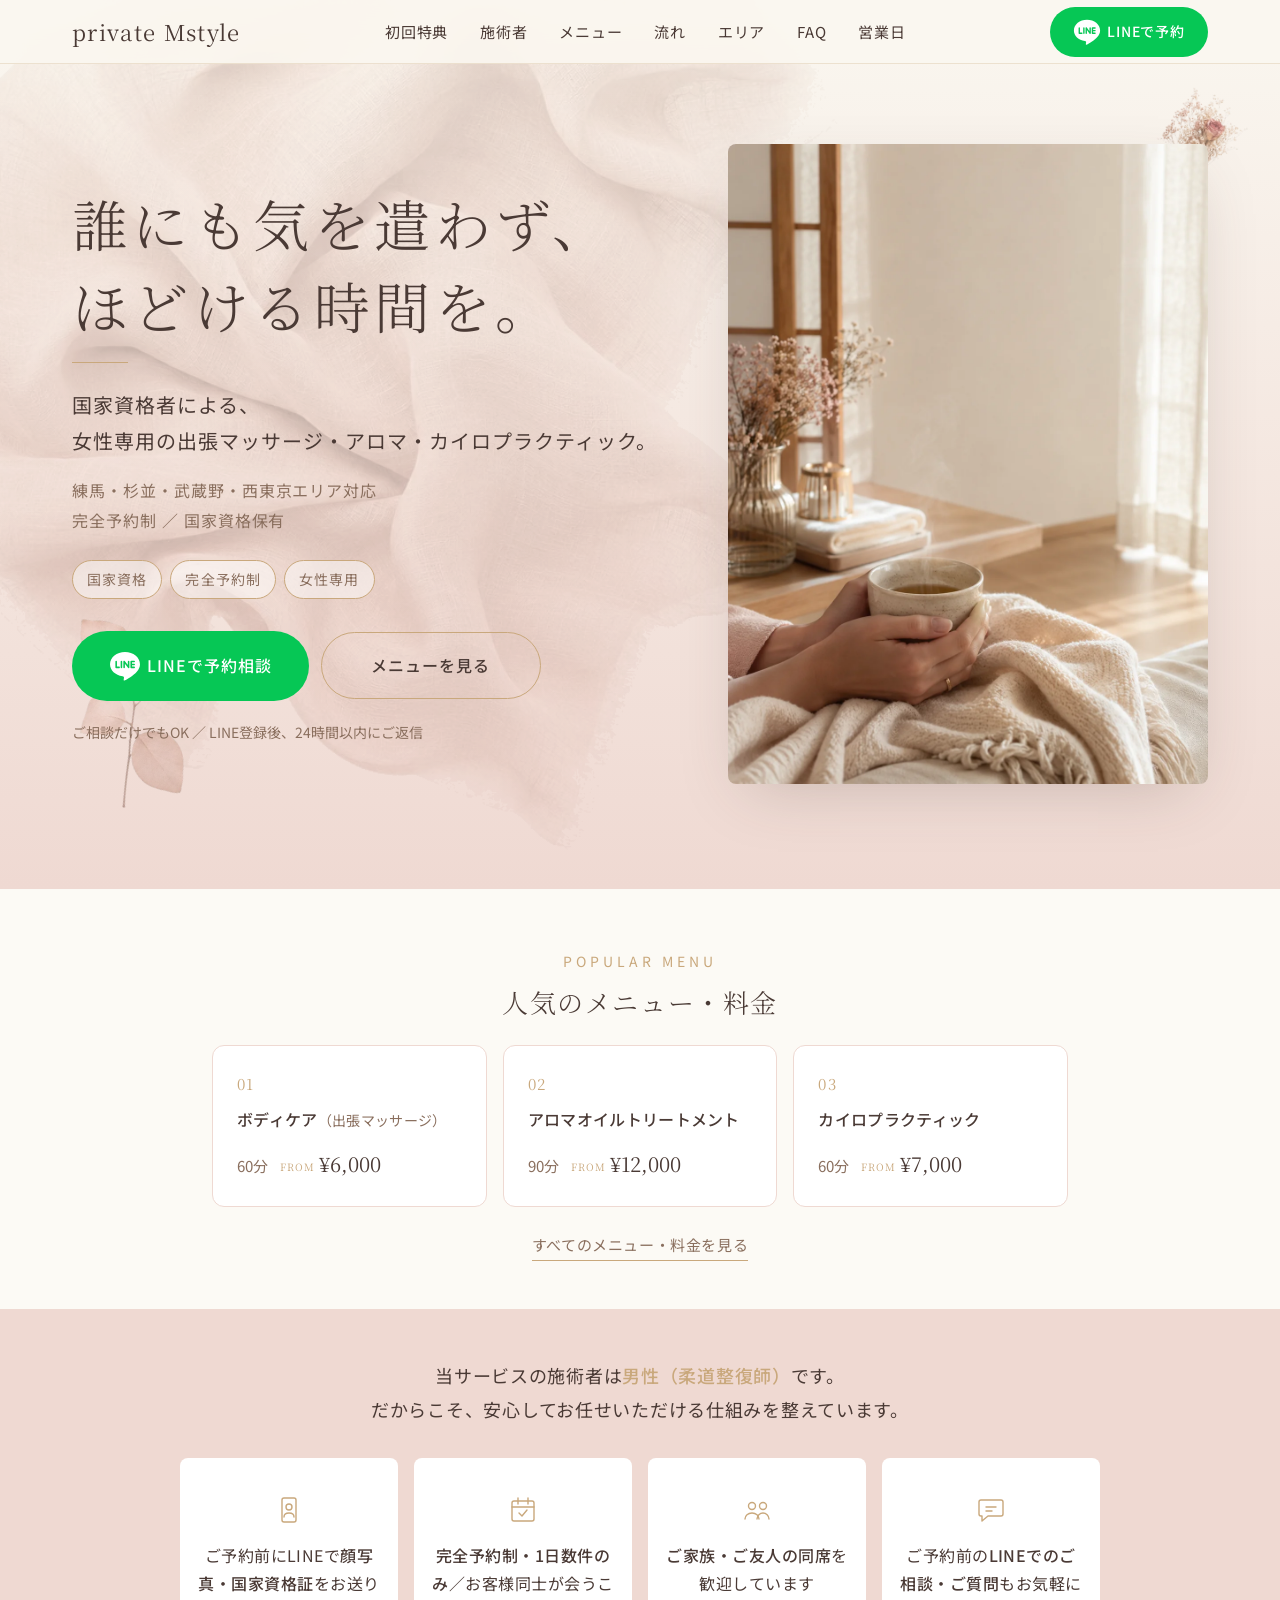
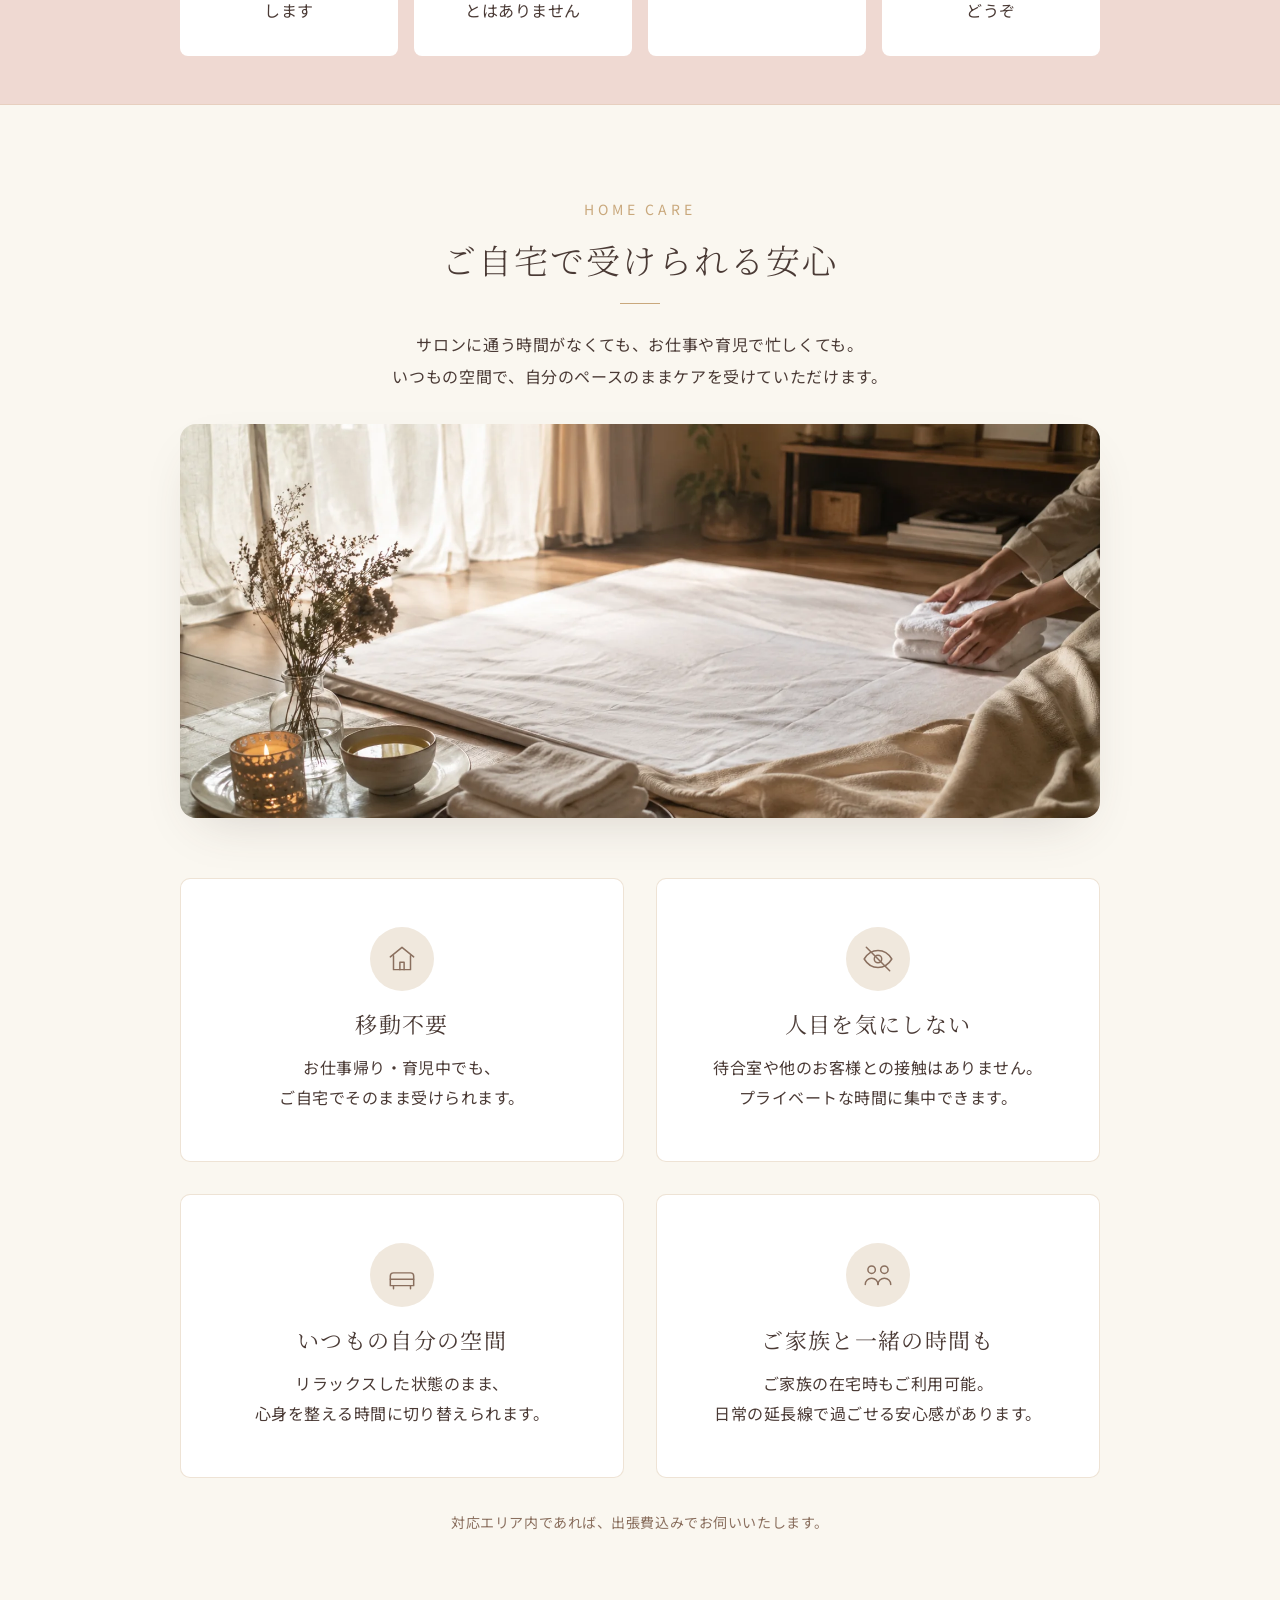
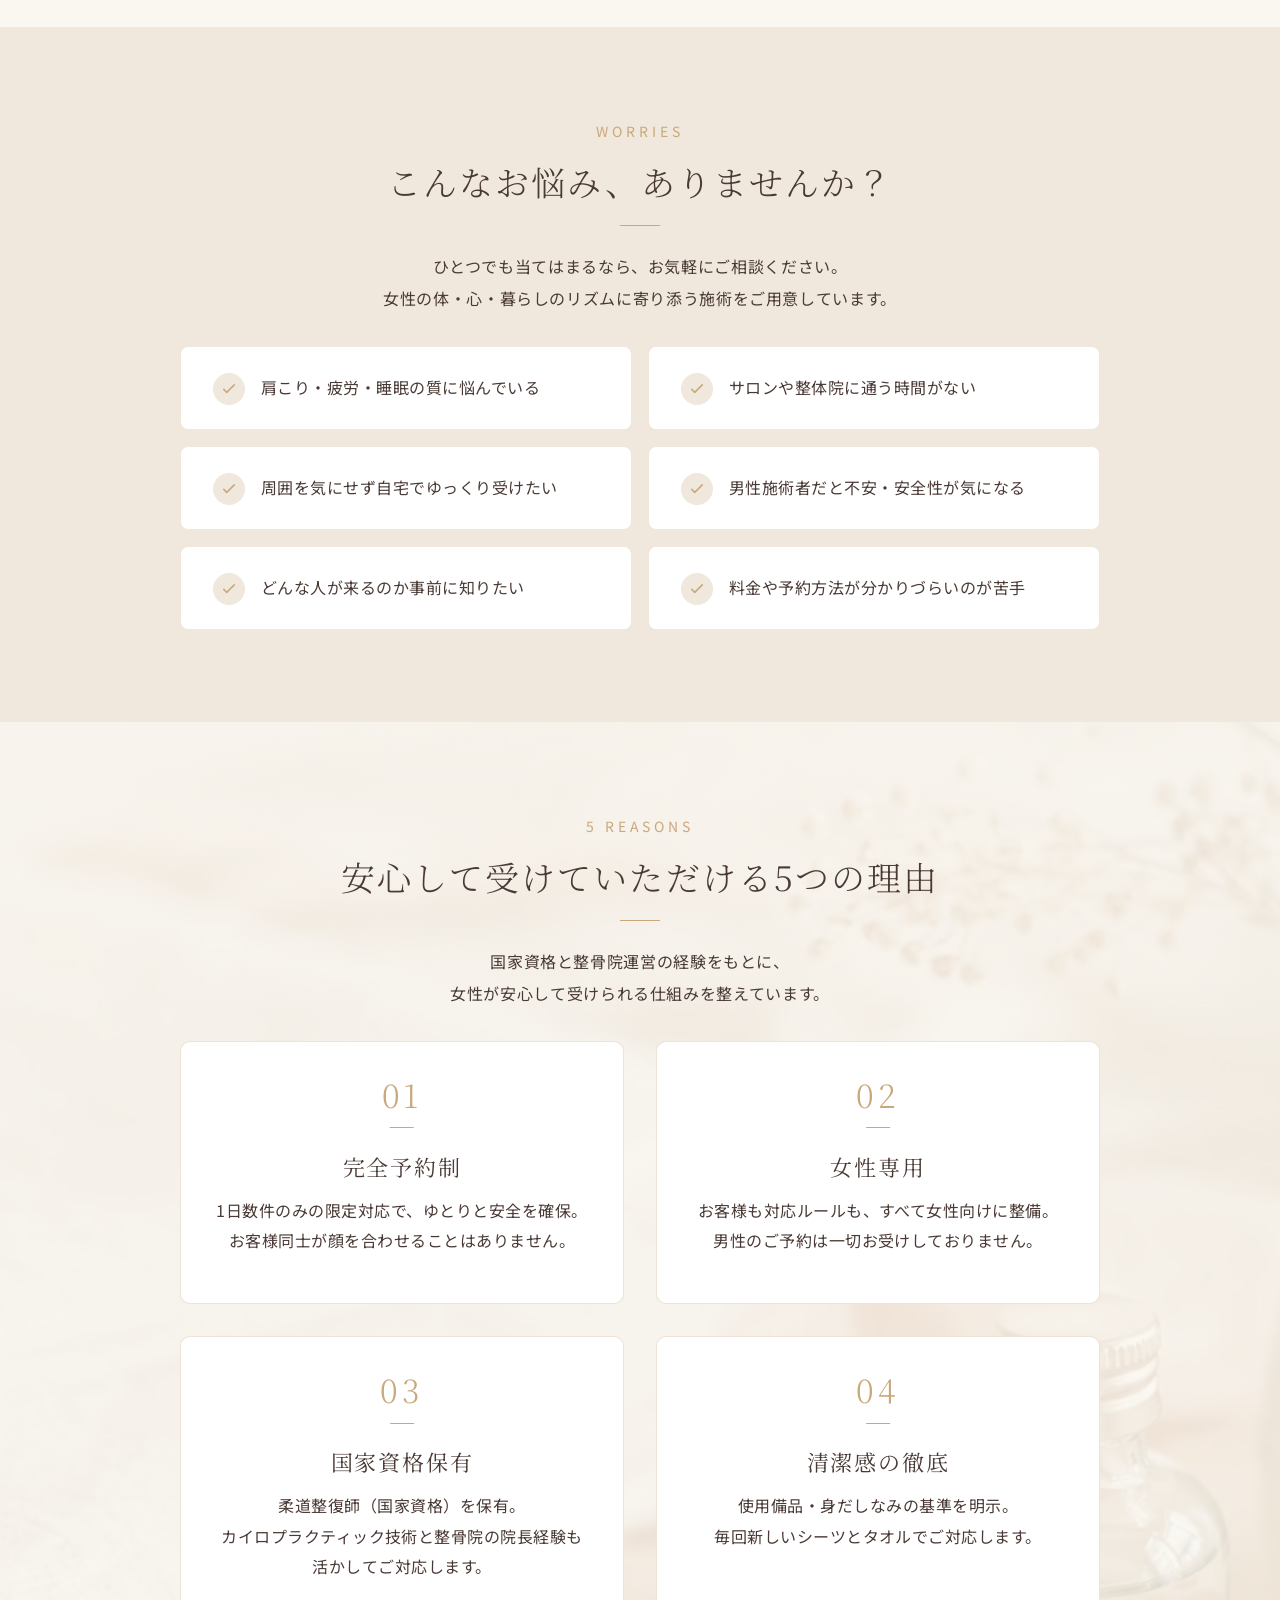
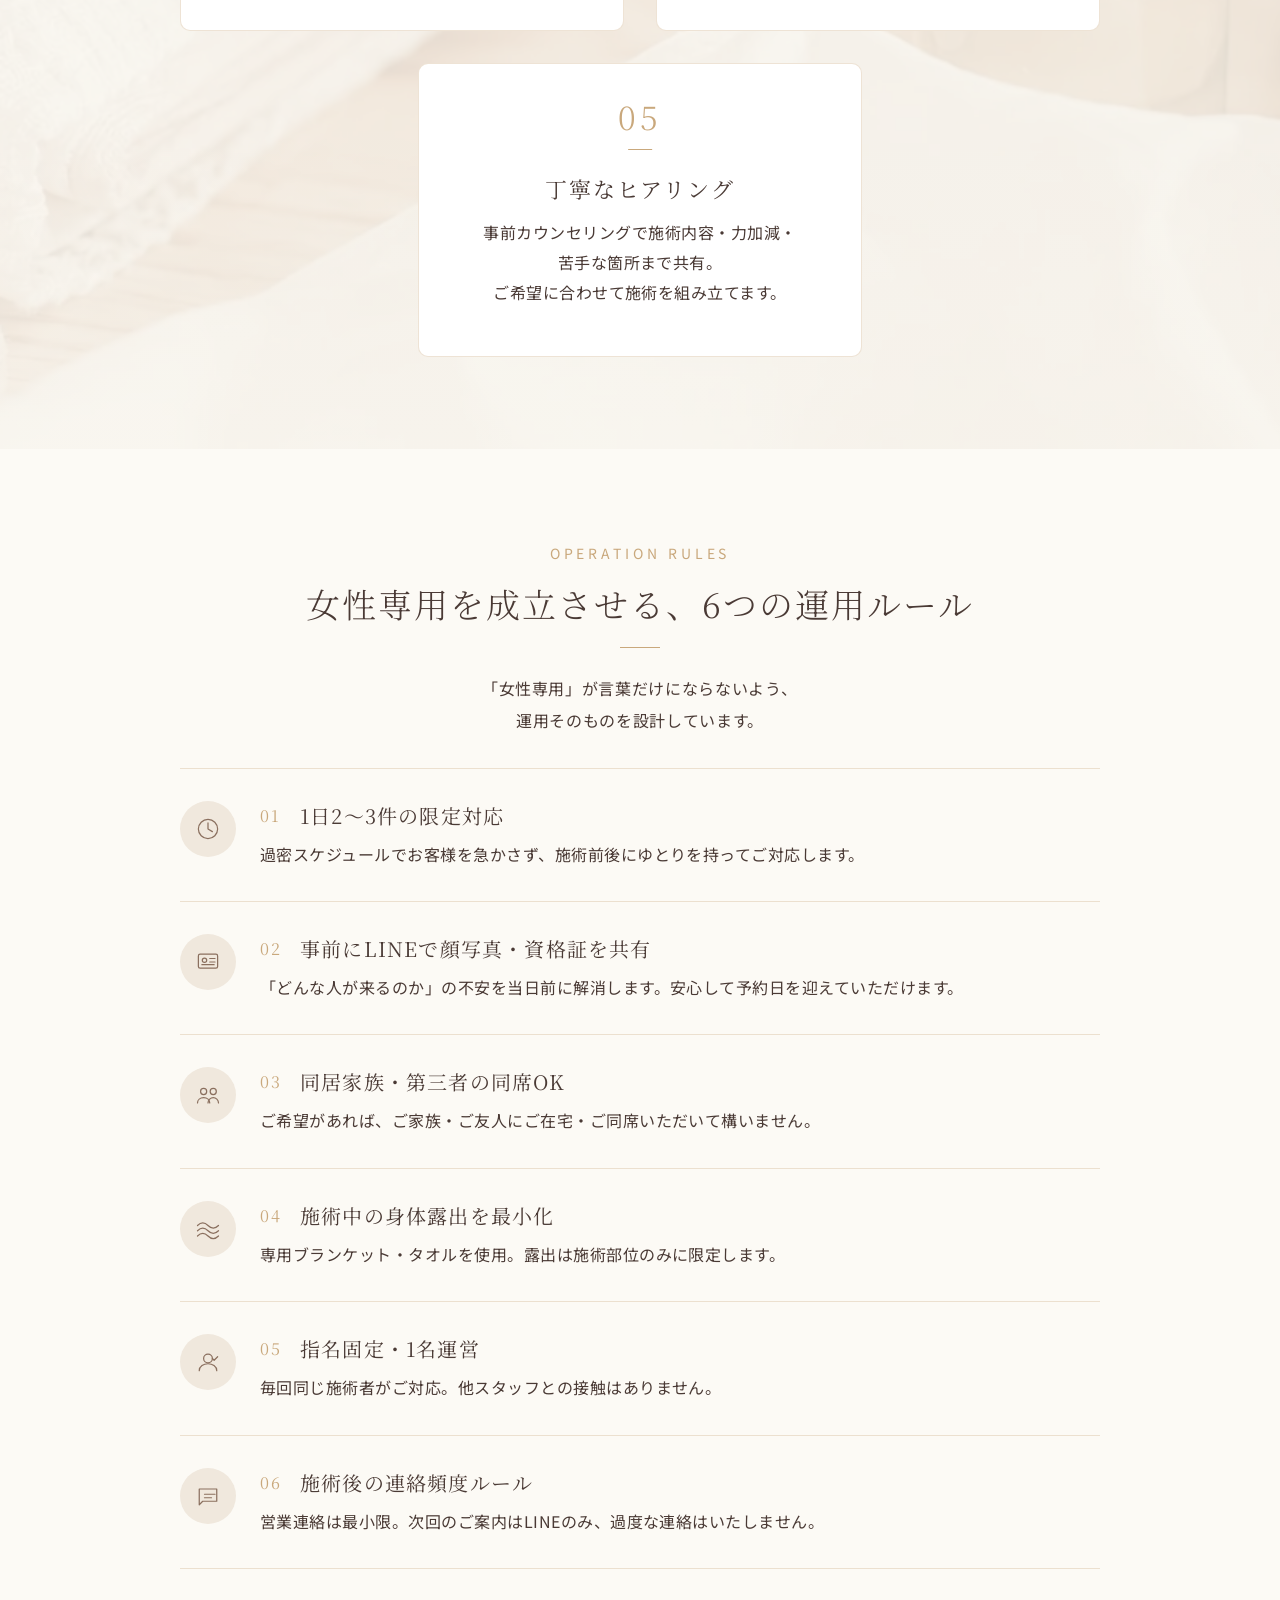
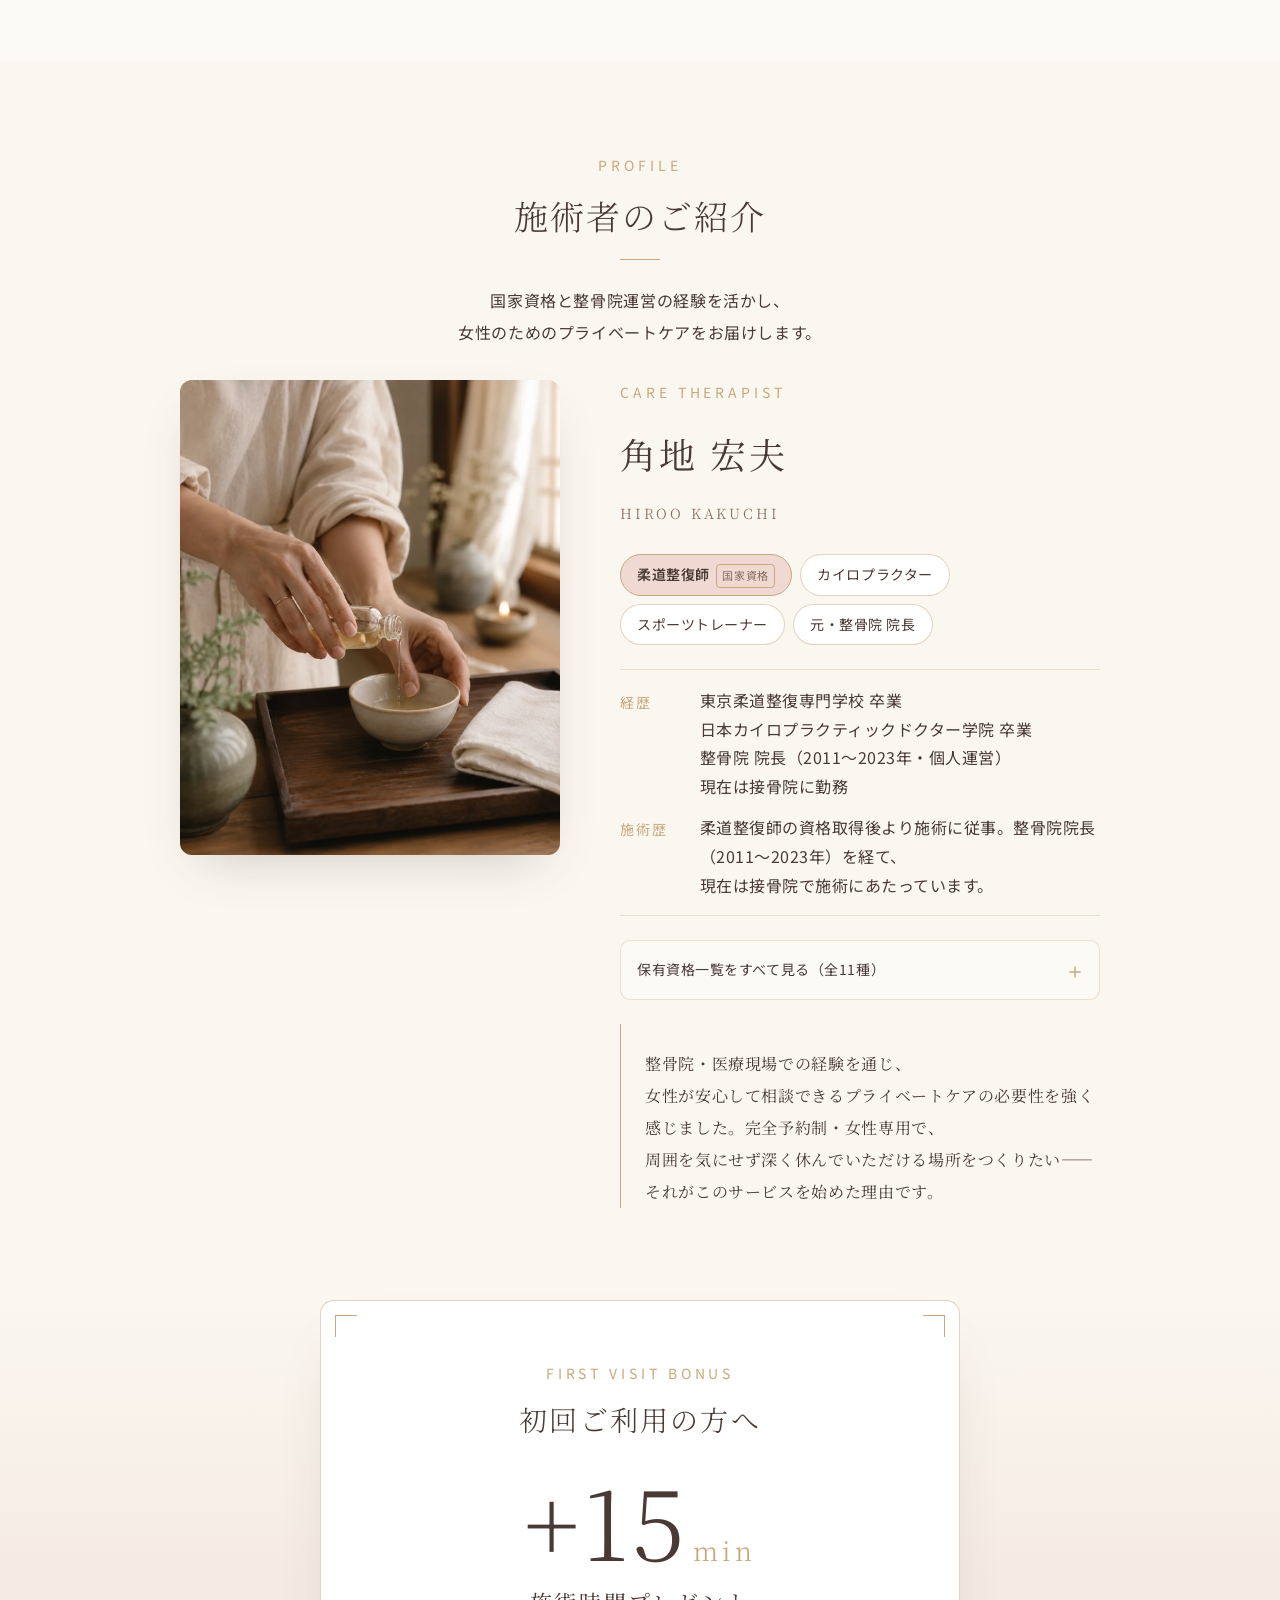
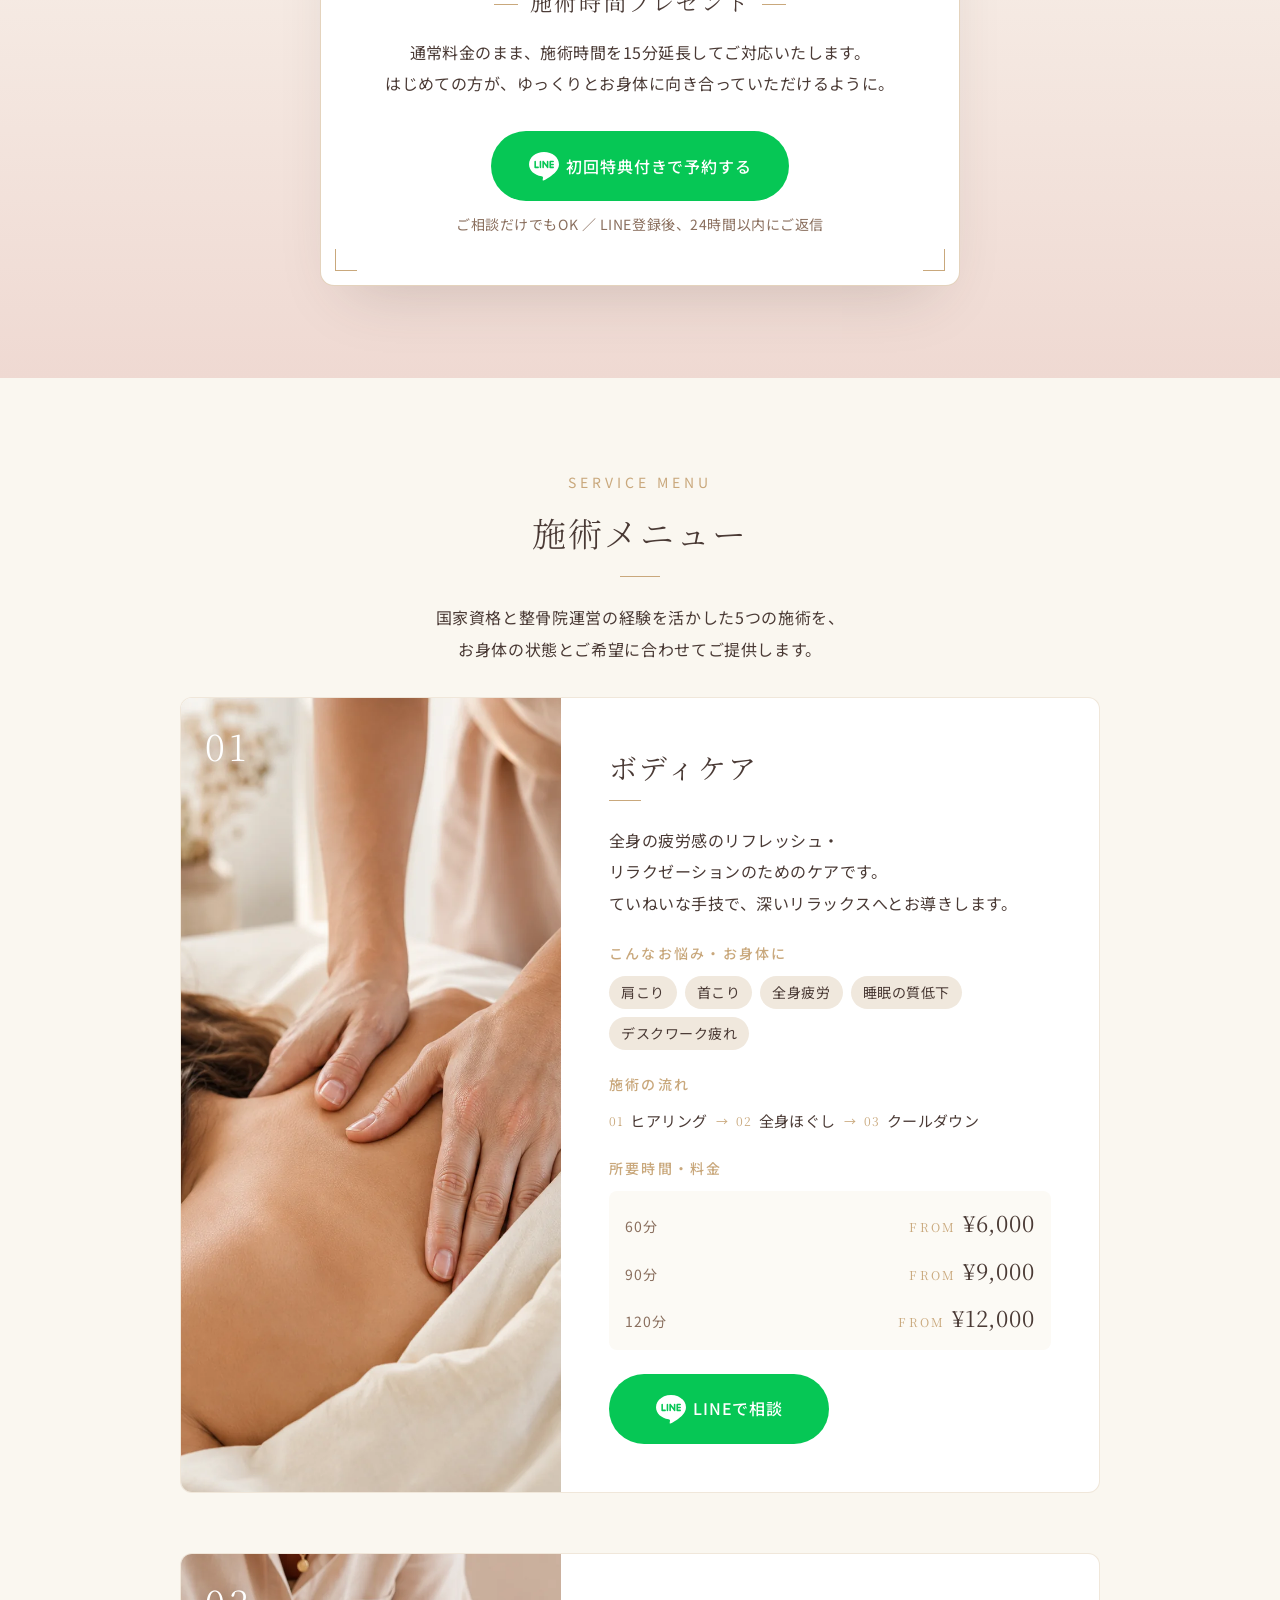
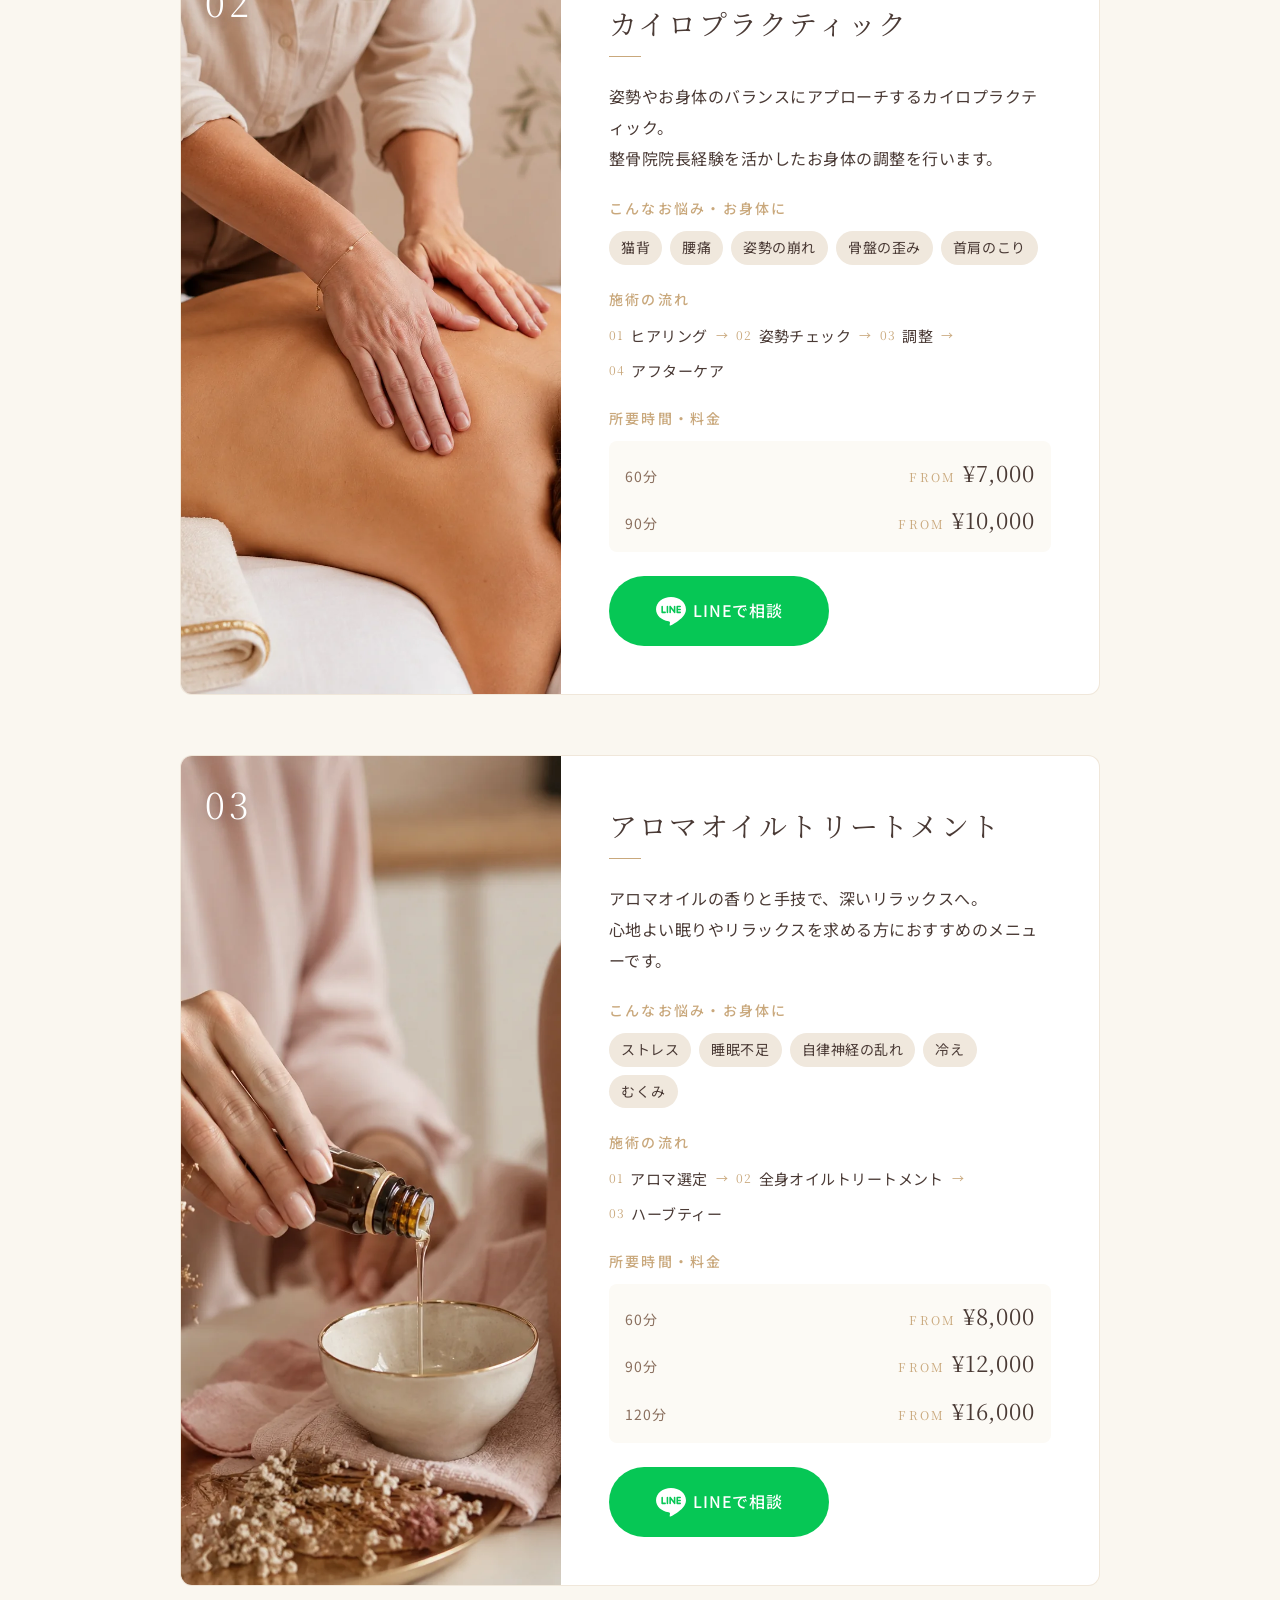
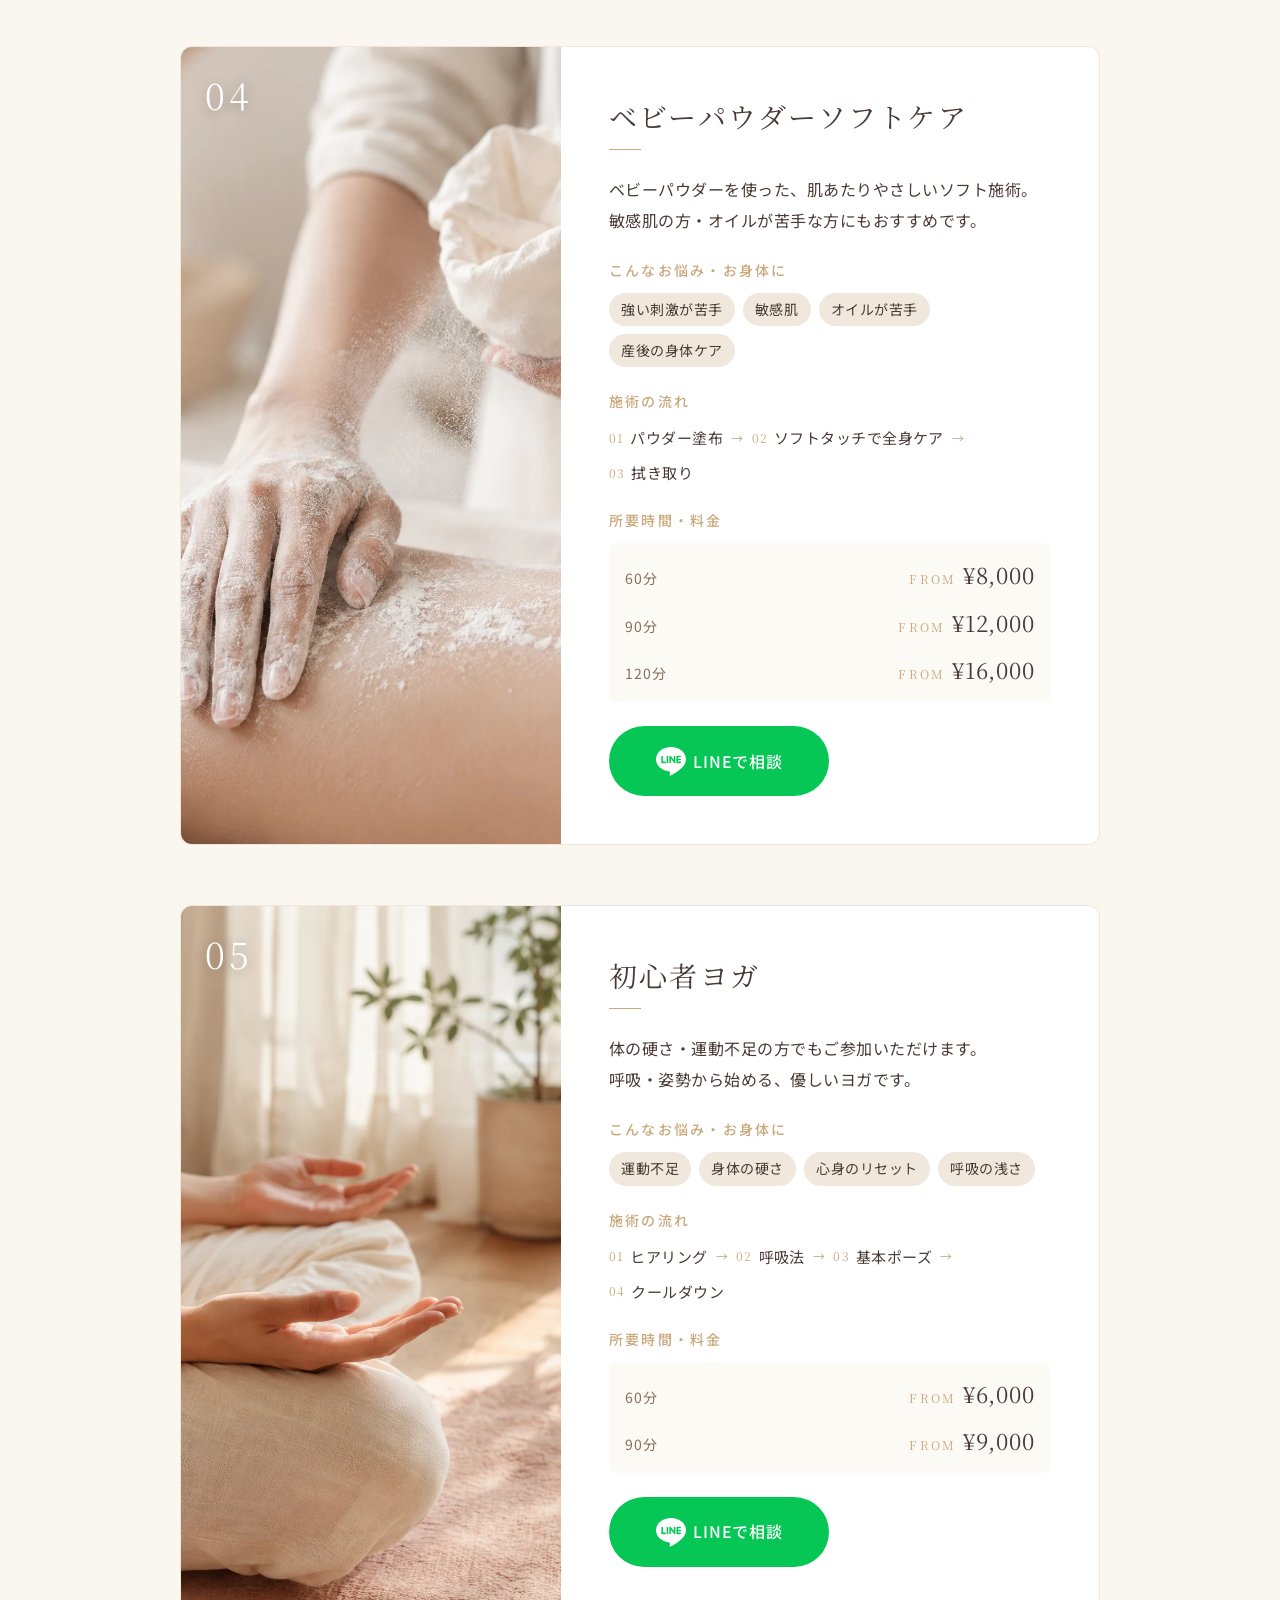
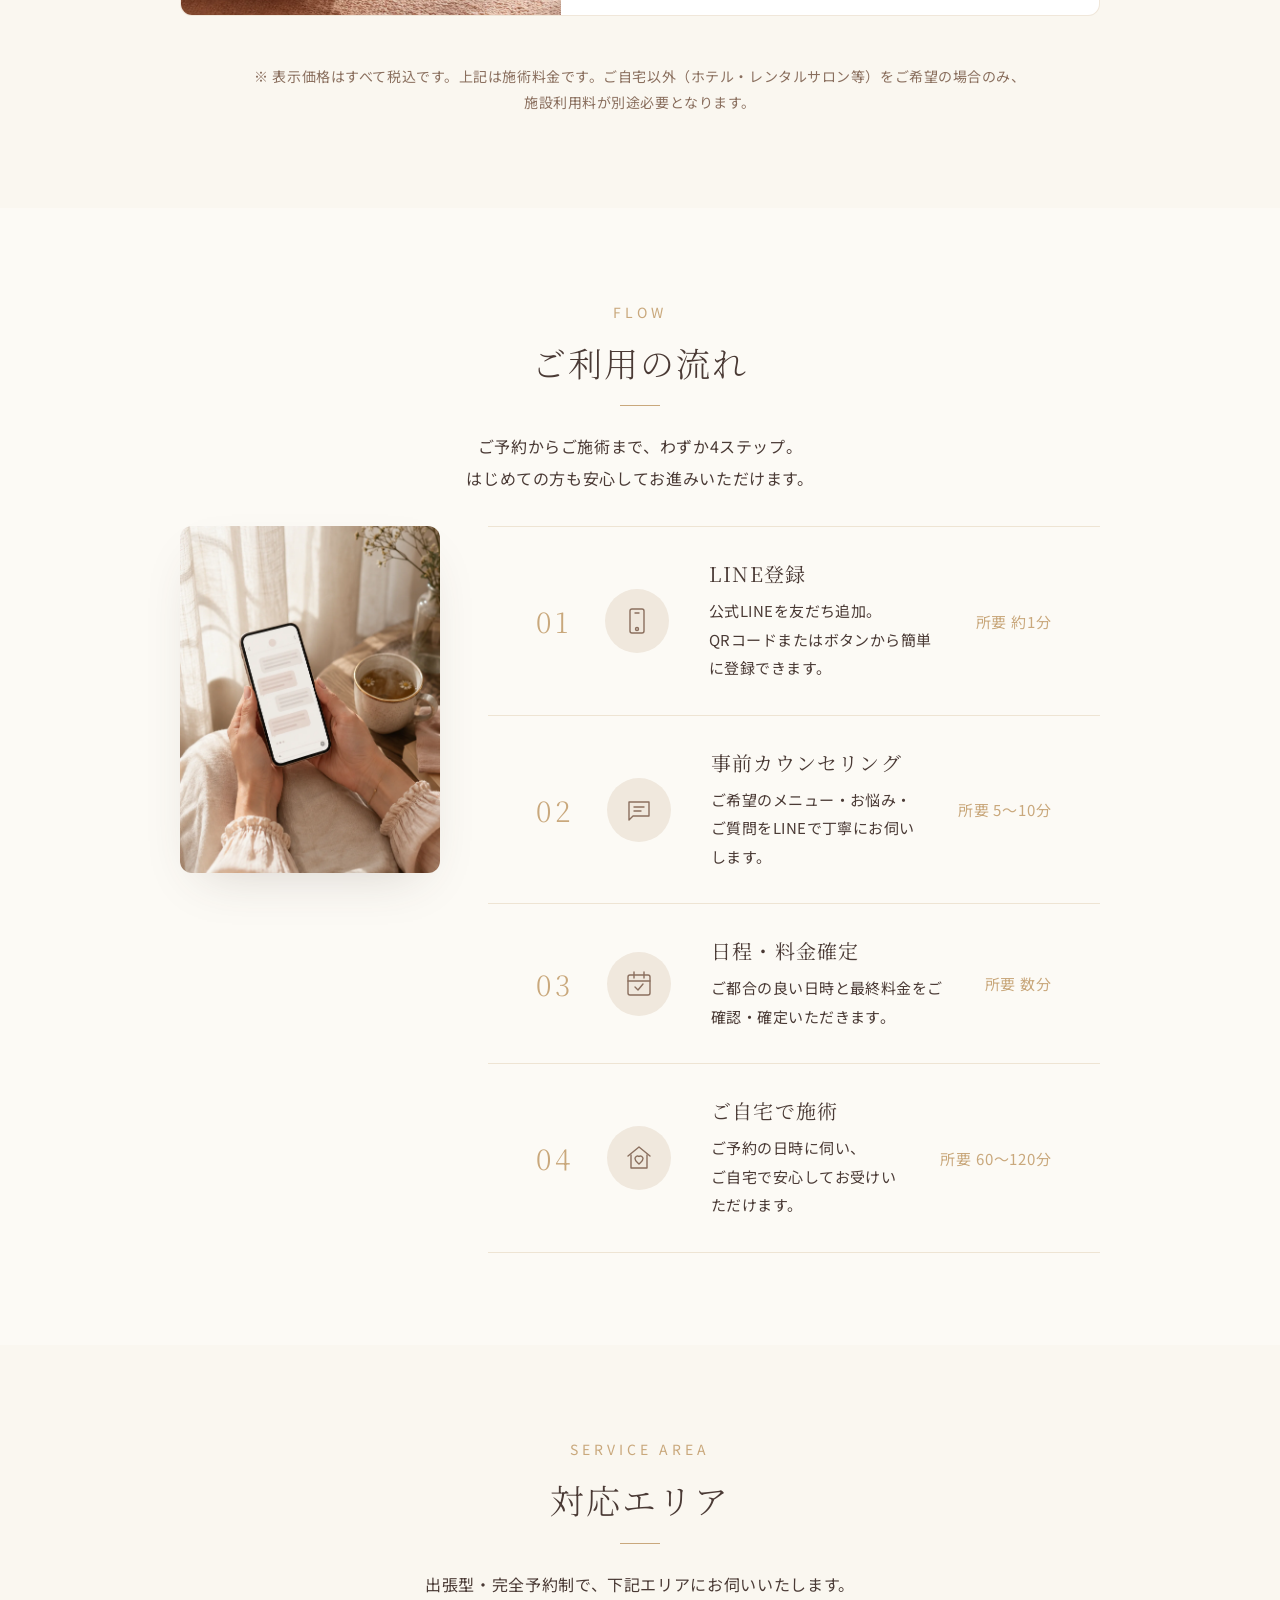
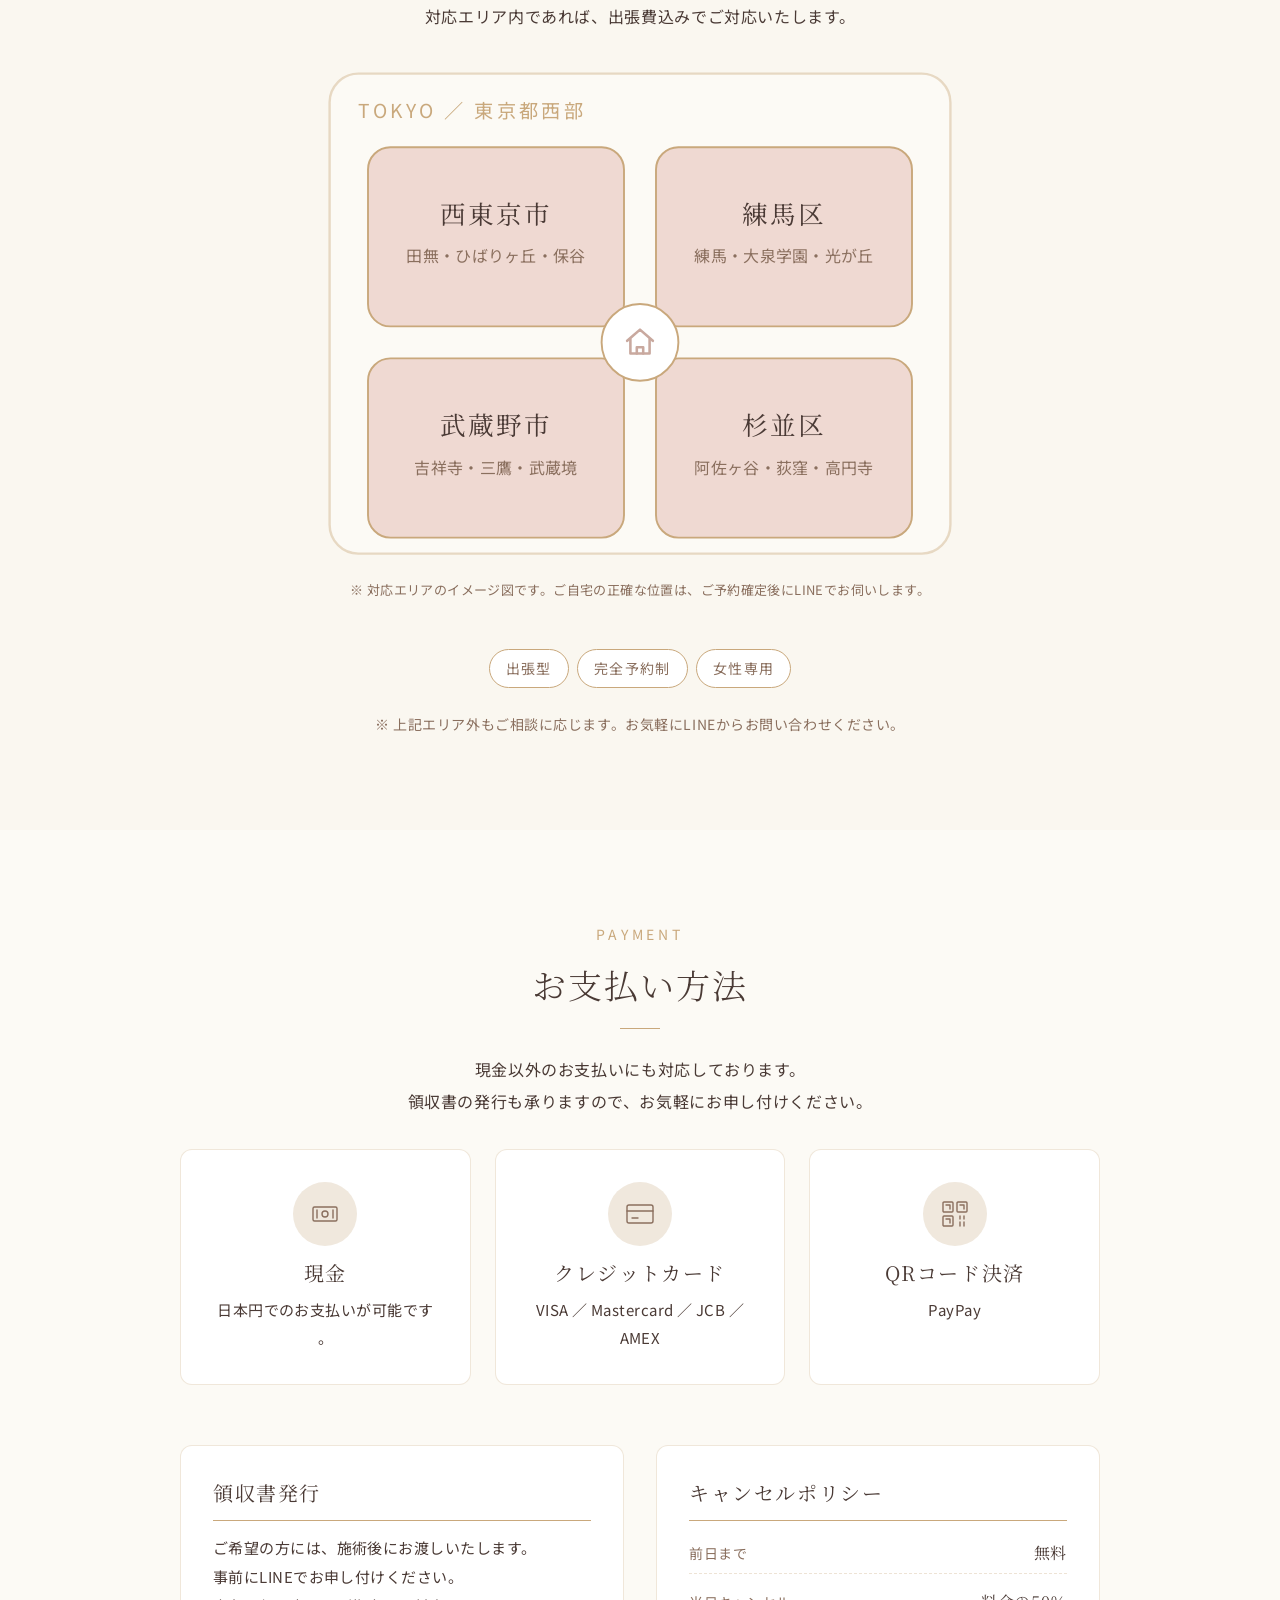
==== commit 92da2a77: "ブランド表記をスペース入り private Mstyle に統一（LP/特商法/プライバシー） Co-Authored-By: Claude Opus 4.8 (1M context) <norepl" ====
--- a/index.html
+++ b/index.html
@@ -3,15 +3,15 @@
 <head>
   <meta charset="UTF-8">
   <meta name="viewport" content="width=device-width, initial-scale=1.0">
-  <title>女性専用・完全予約制の出張ケア｜練馬・杉並・武蔵野・西東京 | privateMstyle</title>
+  <title>女性専用・完全予約制の出張ケア｜練馬・杉並・武蔵野・西東京 | private Mstyle</title>
   <meta name="description" content="柔道整復師（国家資格）の施術者による、女性専用・完全予約制の出張プライベートケア。ボディケア／カイロ／アロマトリートメント／ヨガ。練馬・杉並・武蔵野・西東京エリア対応。LINEでご相談・ご予約いただけます。">
 
   <link rel="canonical" href="https://privatemstyle.com/lp/">
 
   <!-- OGP / SNS共有（LINE・Instagram等） -->
   <meta property="og:type" content="website">
-  <meta property="og:site_name" content="privateMstyle">
-  <meta property="og:title" content="女性専用・完全予約制の出張ケア｜練馬・杉並・武蔵野・西東京 | privateMstyle">
+  <meta property="og:site_name" content="private Mstyle">
+  <meta property="og:title" content="女性専用・完全予約制の出張ケア｜練馬・杉並・武蔵野・西東京 | private Mstyle">
   <meta property="og:description" content="柔道整復師（国家資格）の施術者による、女性専用・完全予約制の出張プライベートケア。練馬・杉並・武蔵野・西東京エリア対応。LINEでご相談・ご予約いただけます。">
   <meta property="og:url" content="https://privatemstyle.com/lp/">
   <meta property="og:image" content="https://privatemstyle.com/lp/assets/og-image.jpg">
@@ -36,7 +36,7 @@
   <!-- ============ 01 HEADER ============ -->
   <header class="site-header" id="site-header">
     <div class="site-header__inner">
-      <a href="#top" class="site-header__logo">privateMstyle</a>
+      <a href="#top" class="site-header__logo">private Mstyle</a>
       <nav class="site-header__nav" aria-label="グローバルナビゲーション">
         <a href="#bonus">初回特典</a>
         <a href="#profile">施術者</a>
@@ -1532,7 +1532,7 @@
     <div class="site-footer__inner">
       <div class="site-footer__main">
         <div class="site-footer__brand">
-          <p class="site-footer__logo">privateMstyle</p>
+          <p class="site-footer__logo">private Mstyle</p>
           <p class="site-footer__tagline">
             女性専用・完全予約制<br>
             出張プライベートケア
@@ -1587,7 +1587,7 @@
           <li><a href="tokushoho.html">特定商取引法に基づく表記</a></li>
           <li><a href="privacy.html">プライバシーポリシー</a></li>
         </ul>
-        <p class="site-footer__copy">© <span id="footer-year">2026</span> privateMstyle. All rights reserved.</p>
+        <p class="site-footer__copy">© <span id="footer-year">2026</span> private Mstyle. All rights reserved.</p>
       </div>
     </div>
   </footer>
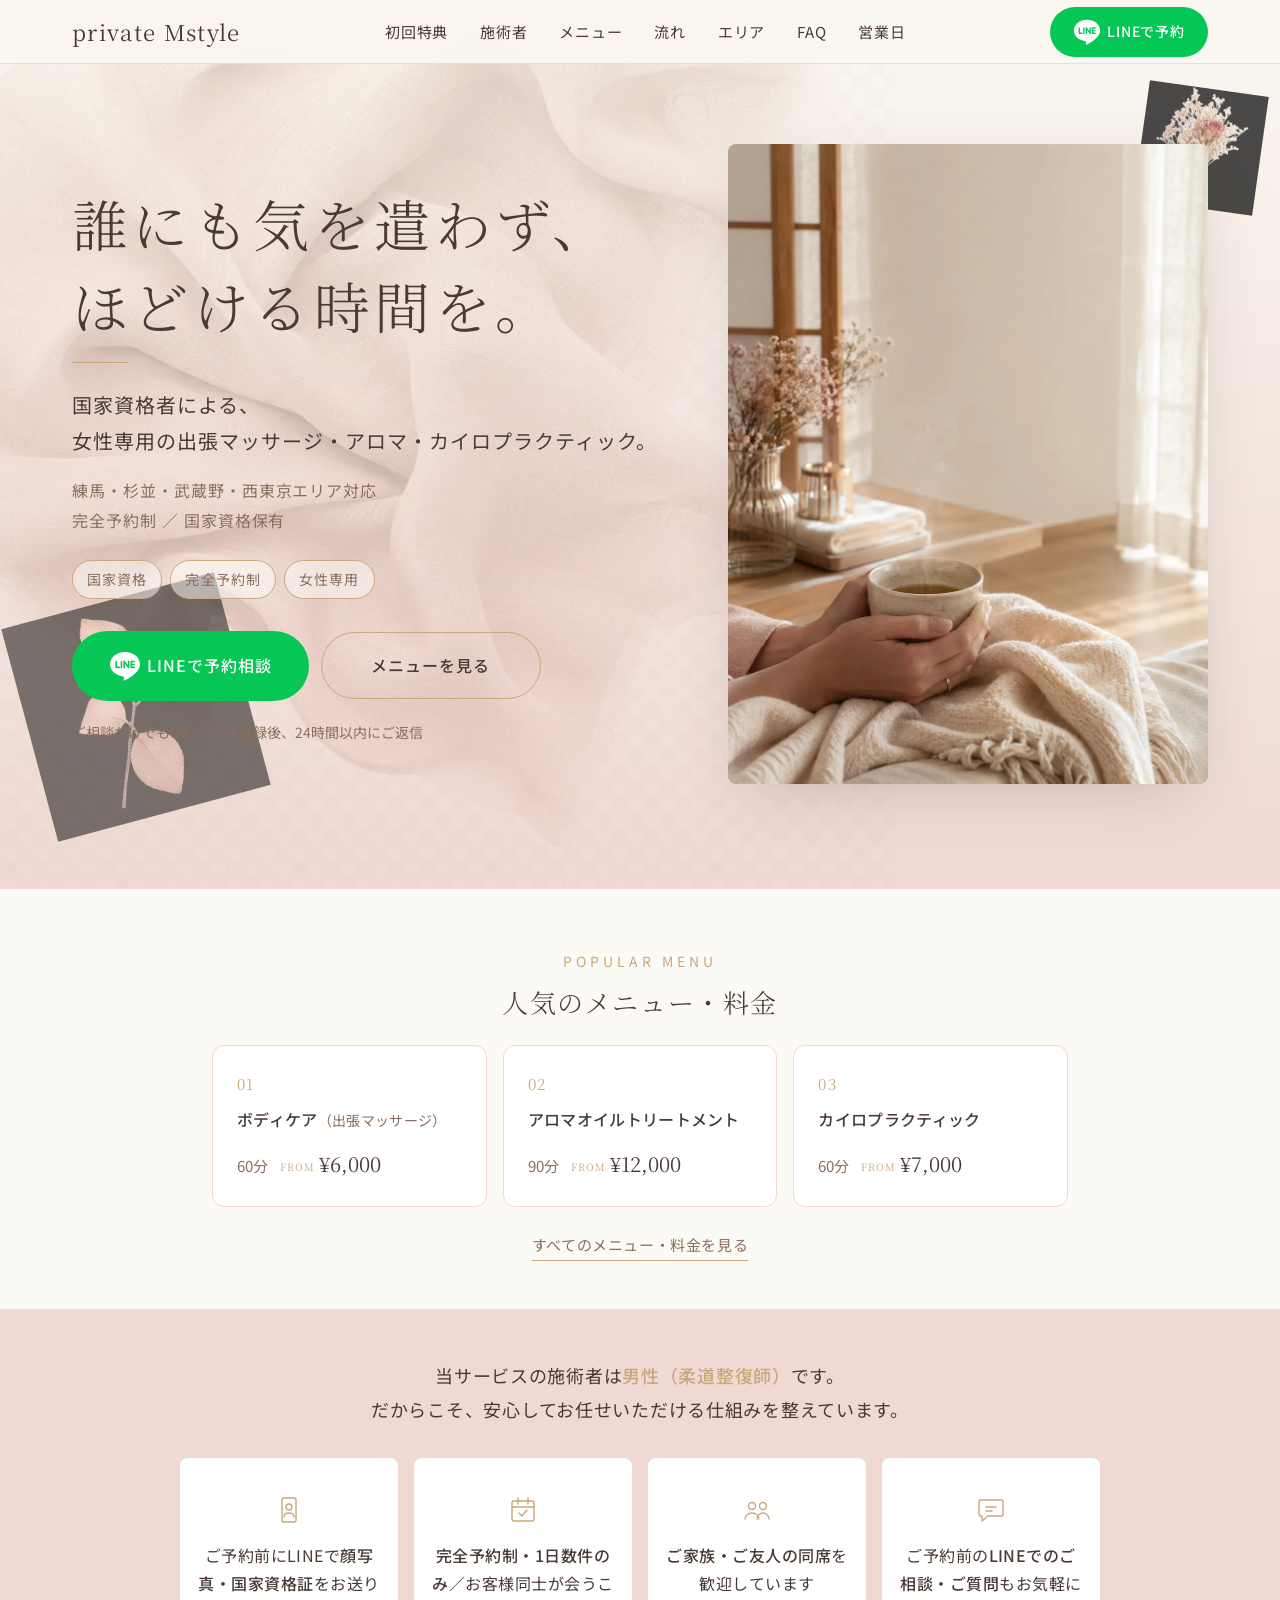
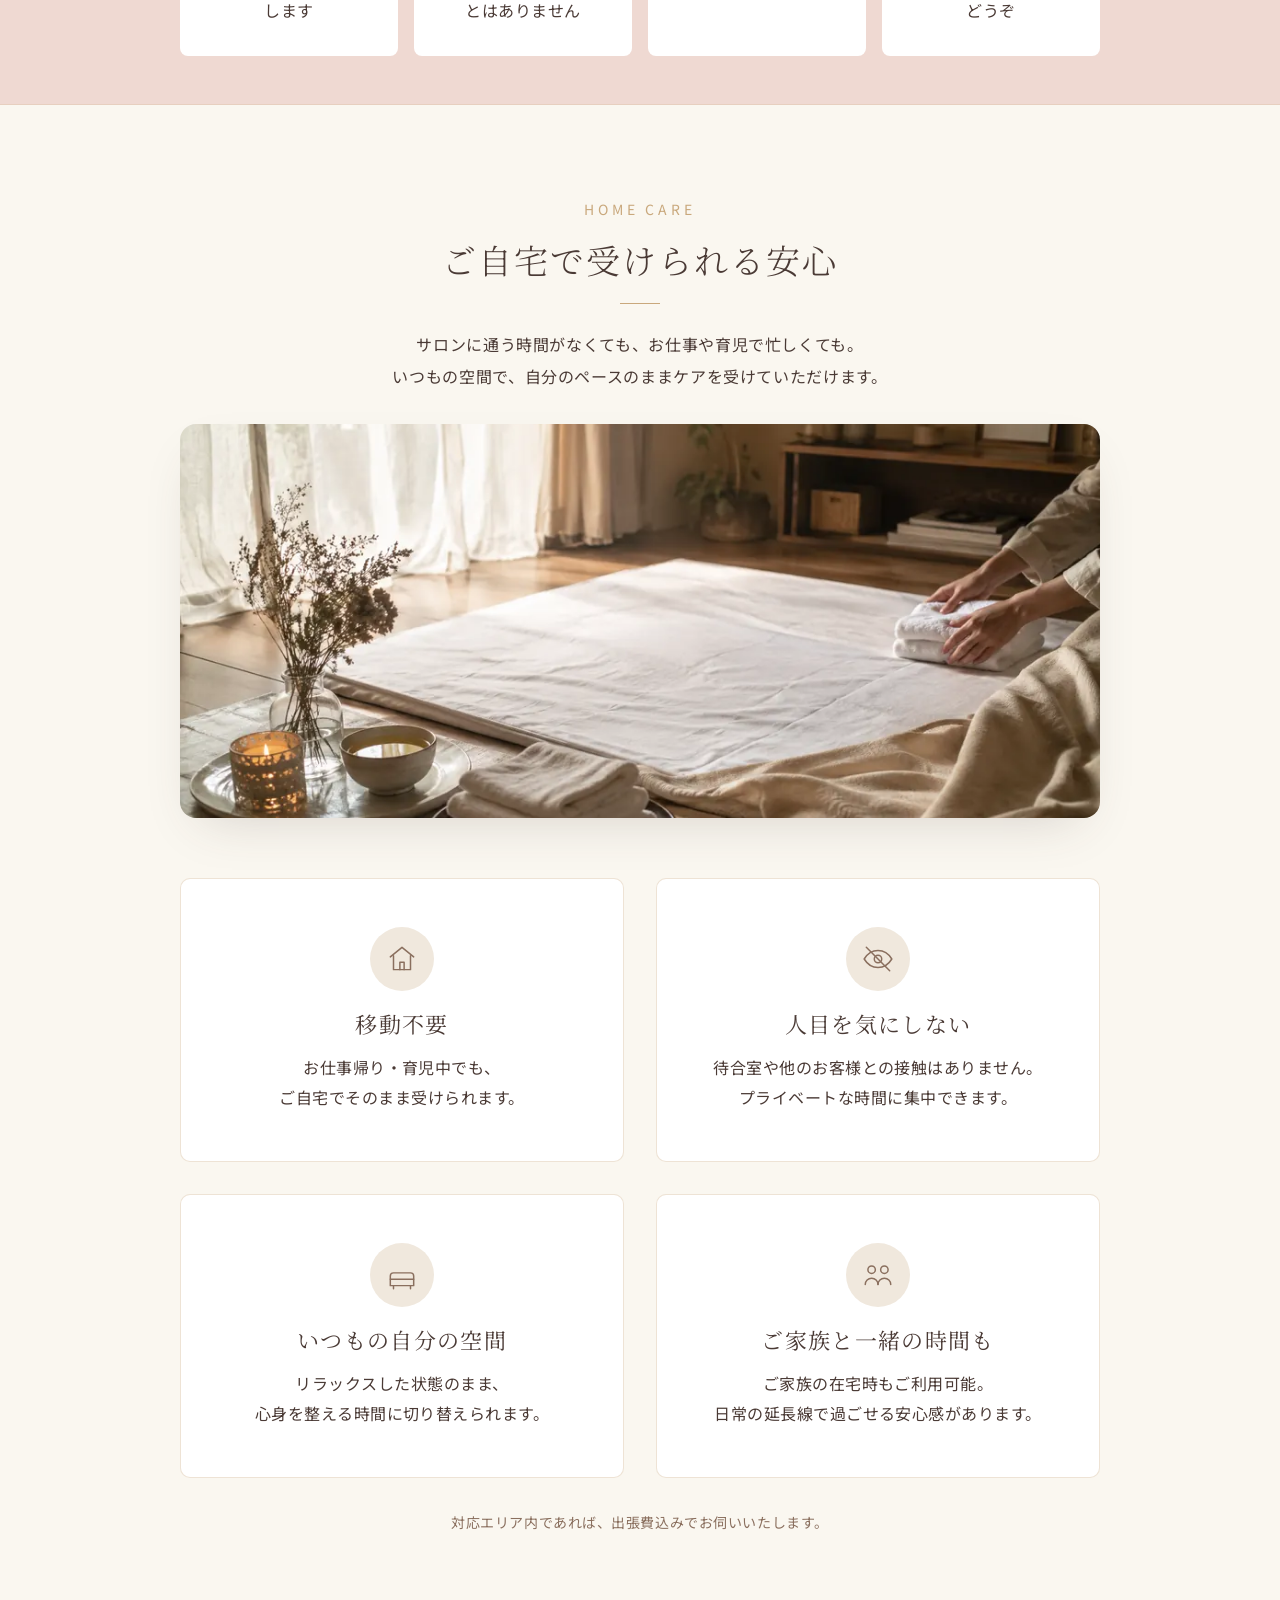
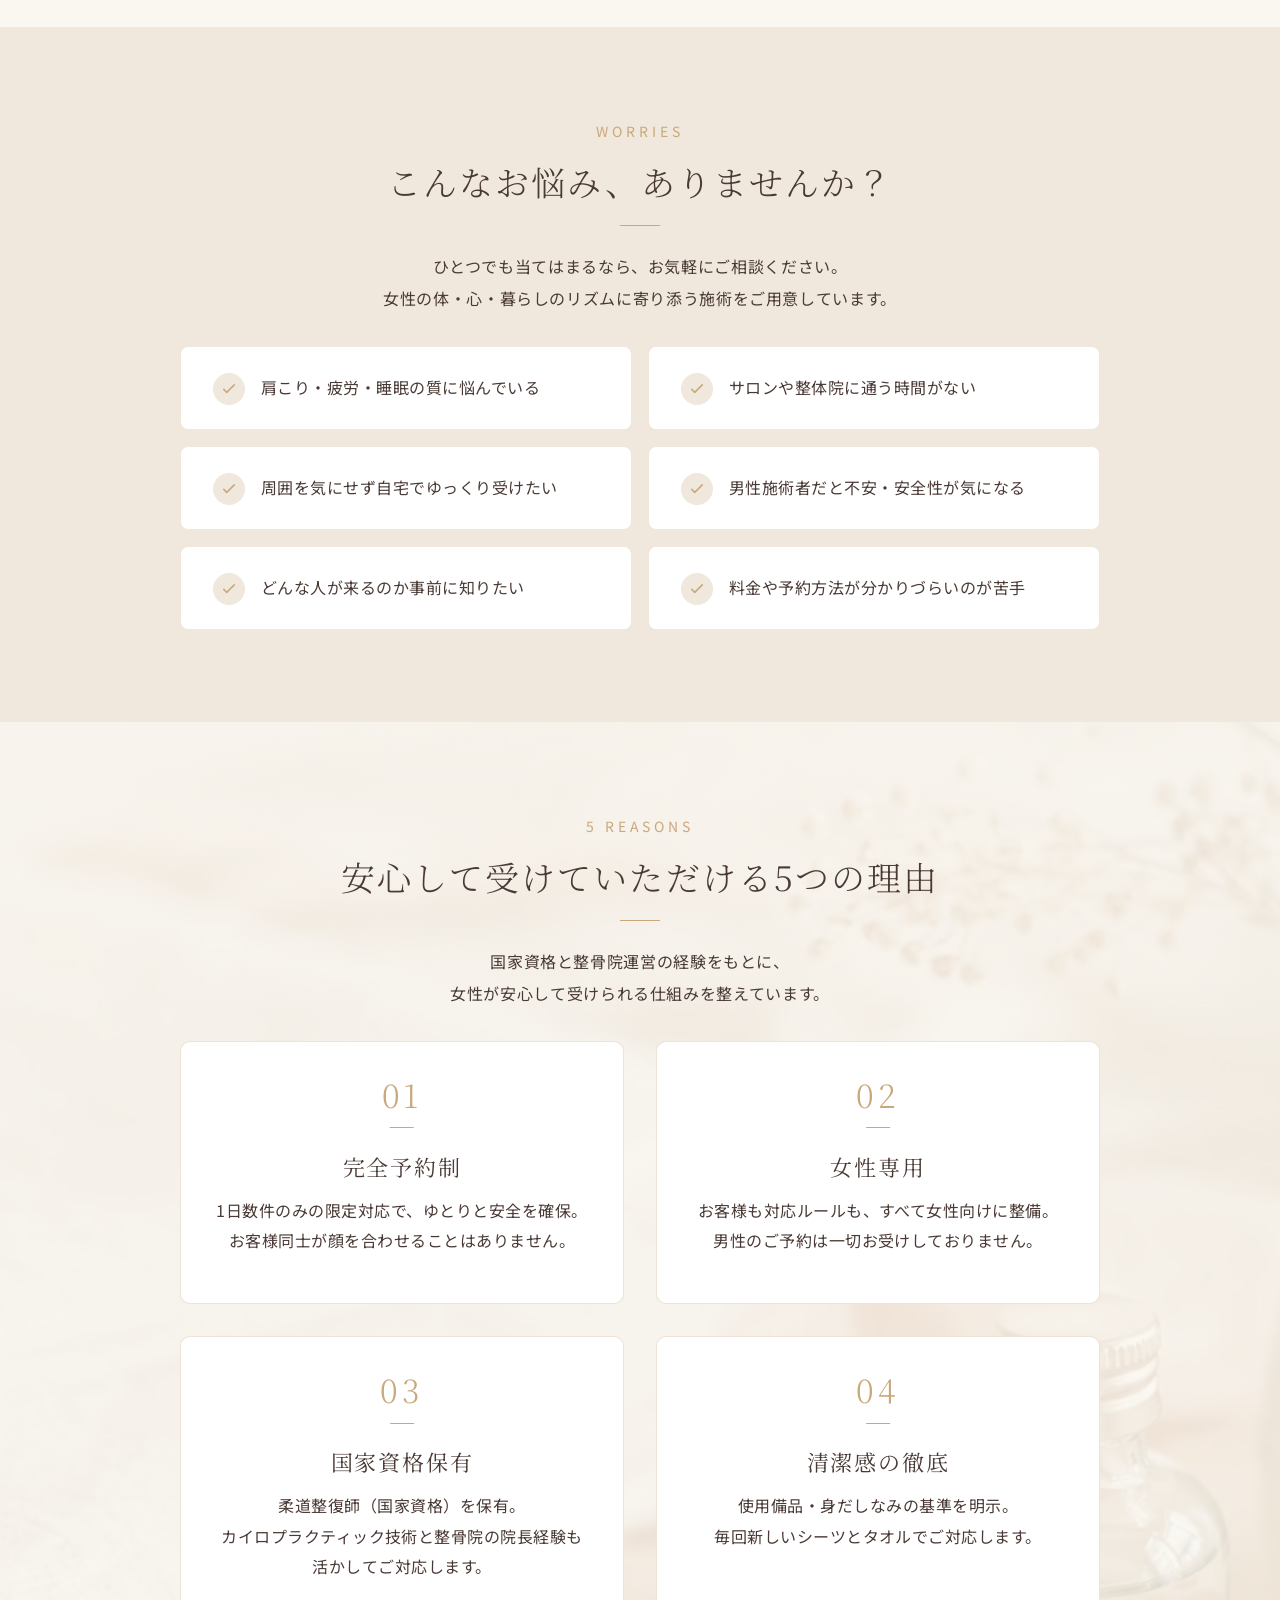
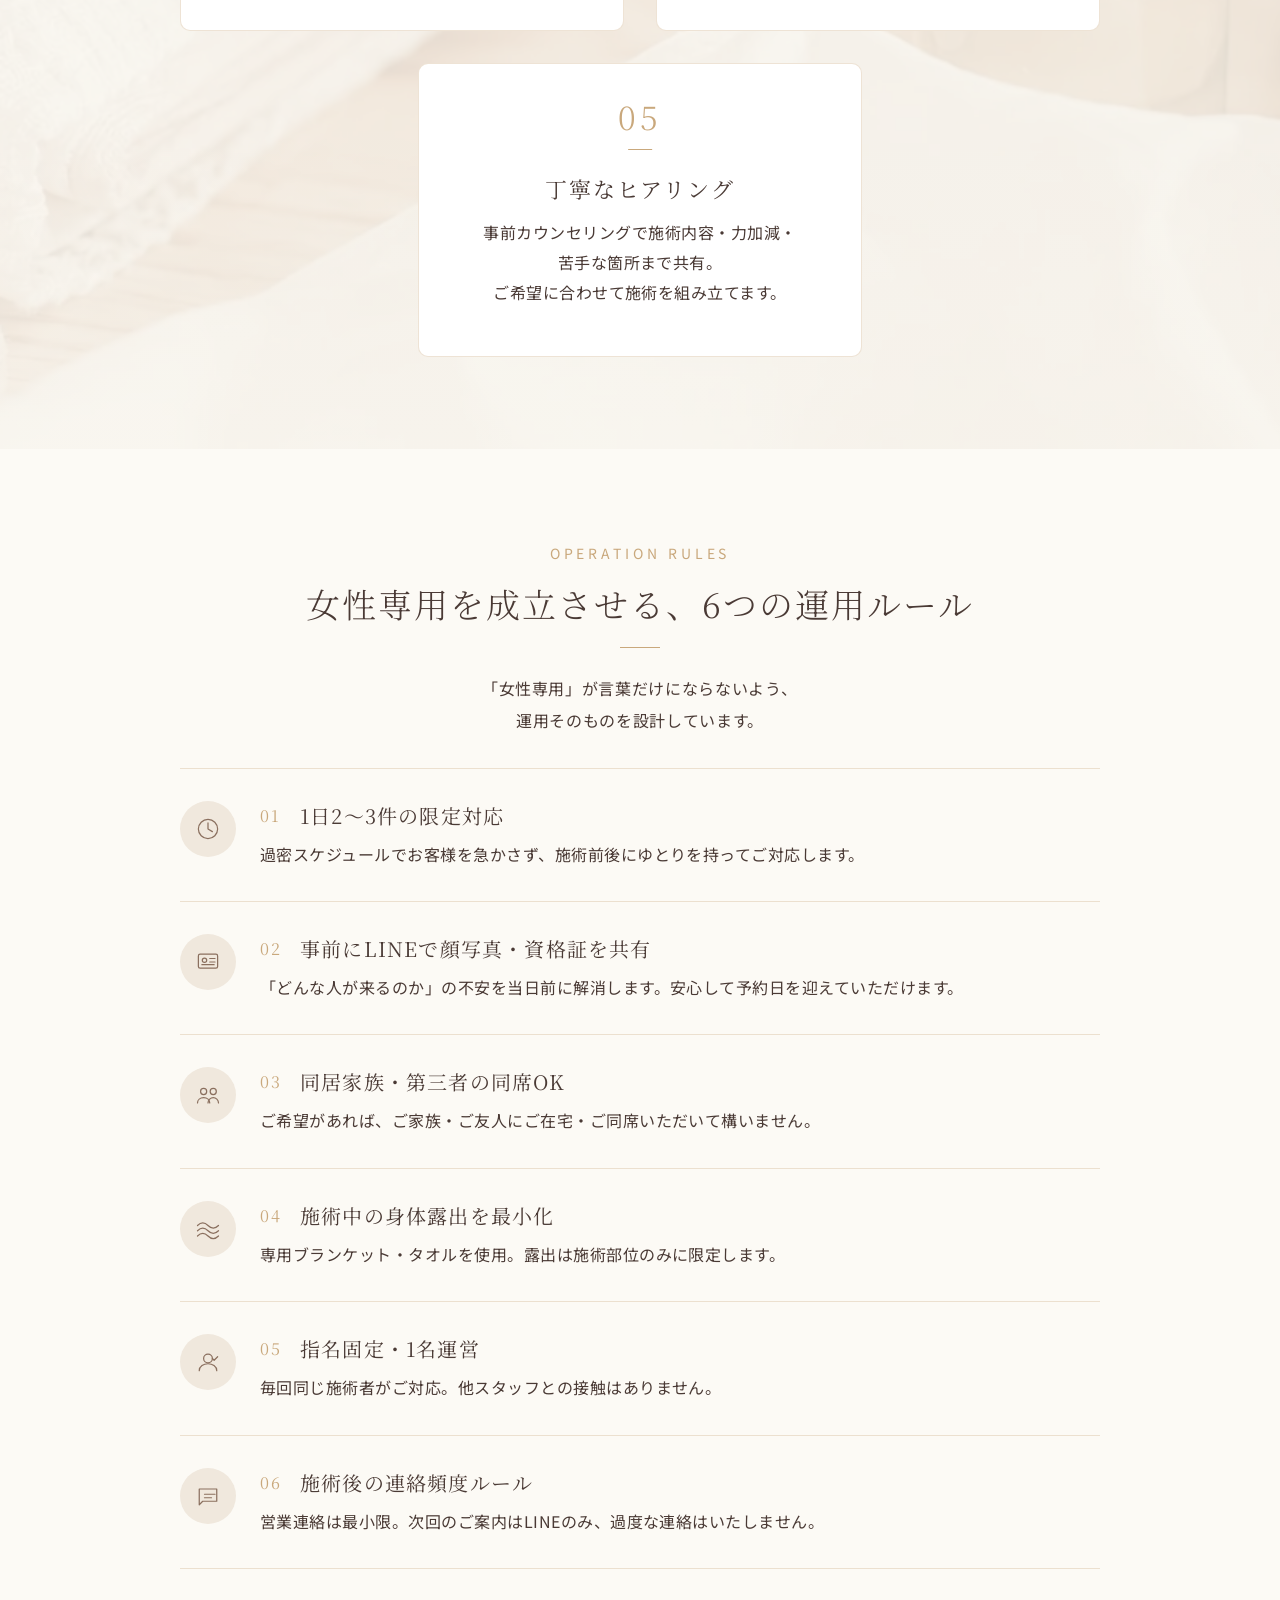
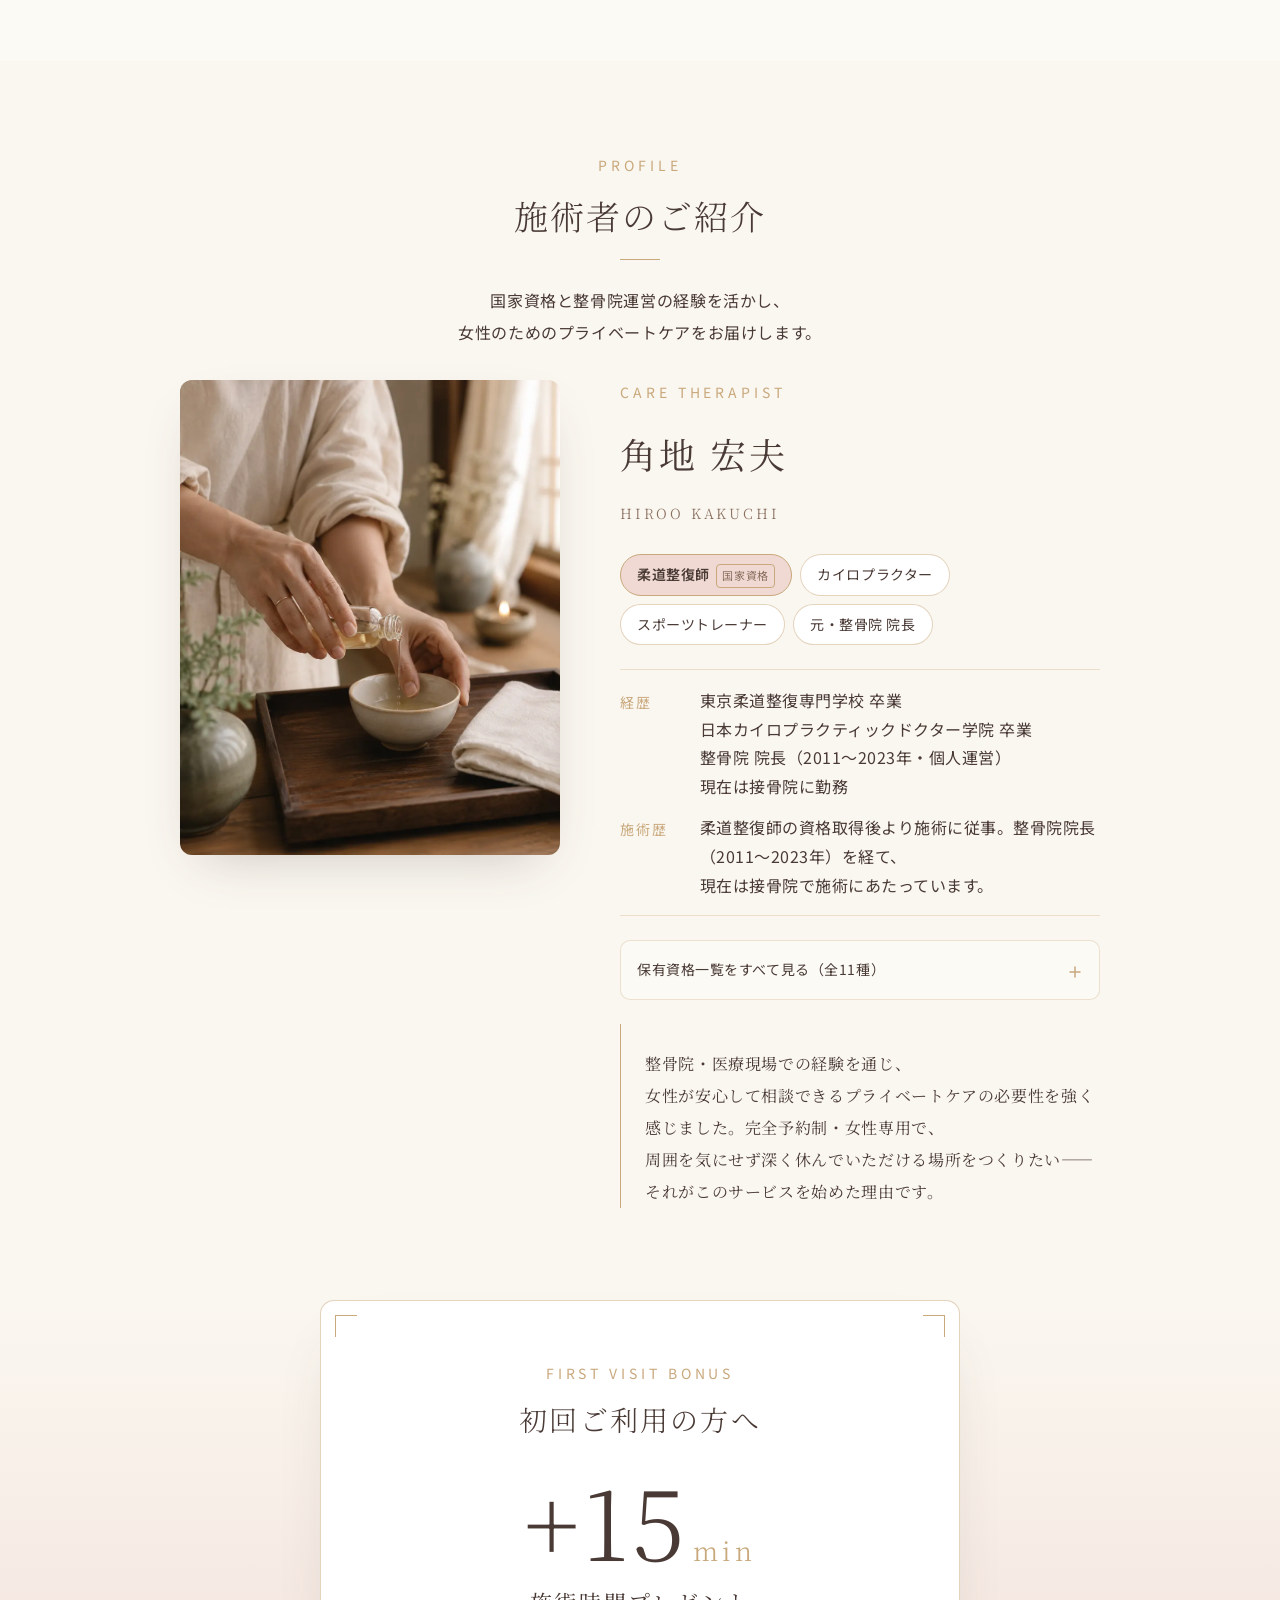
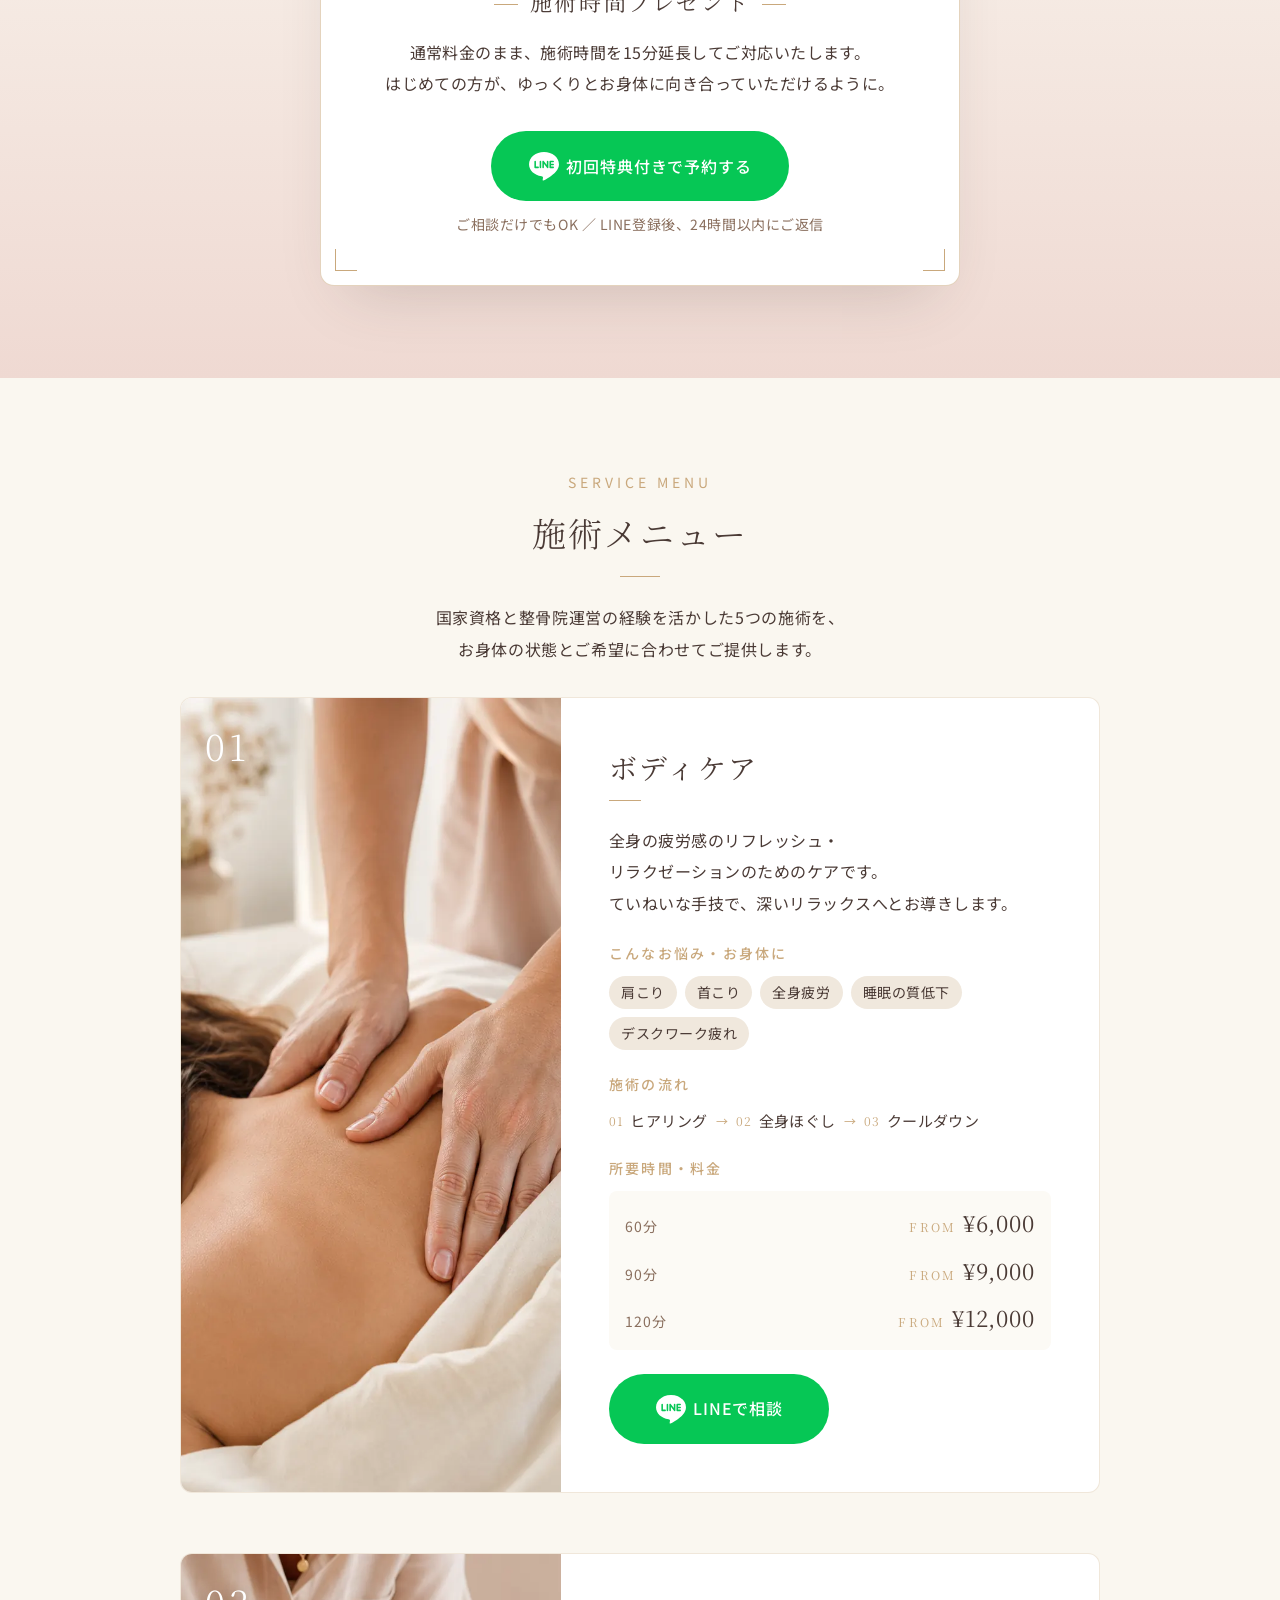
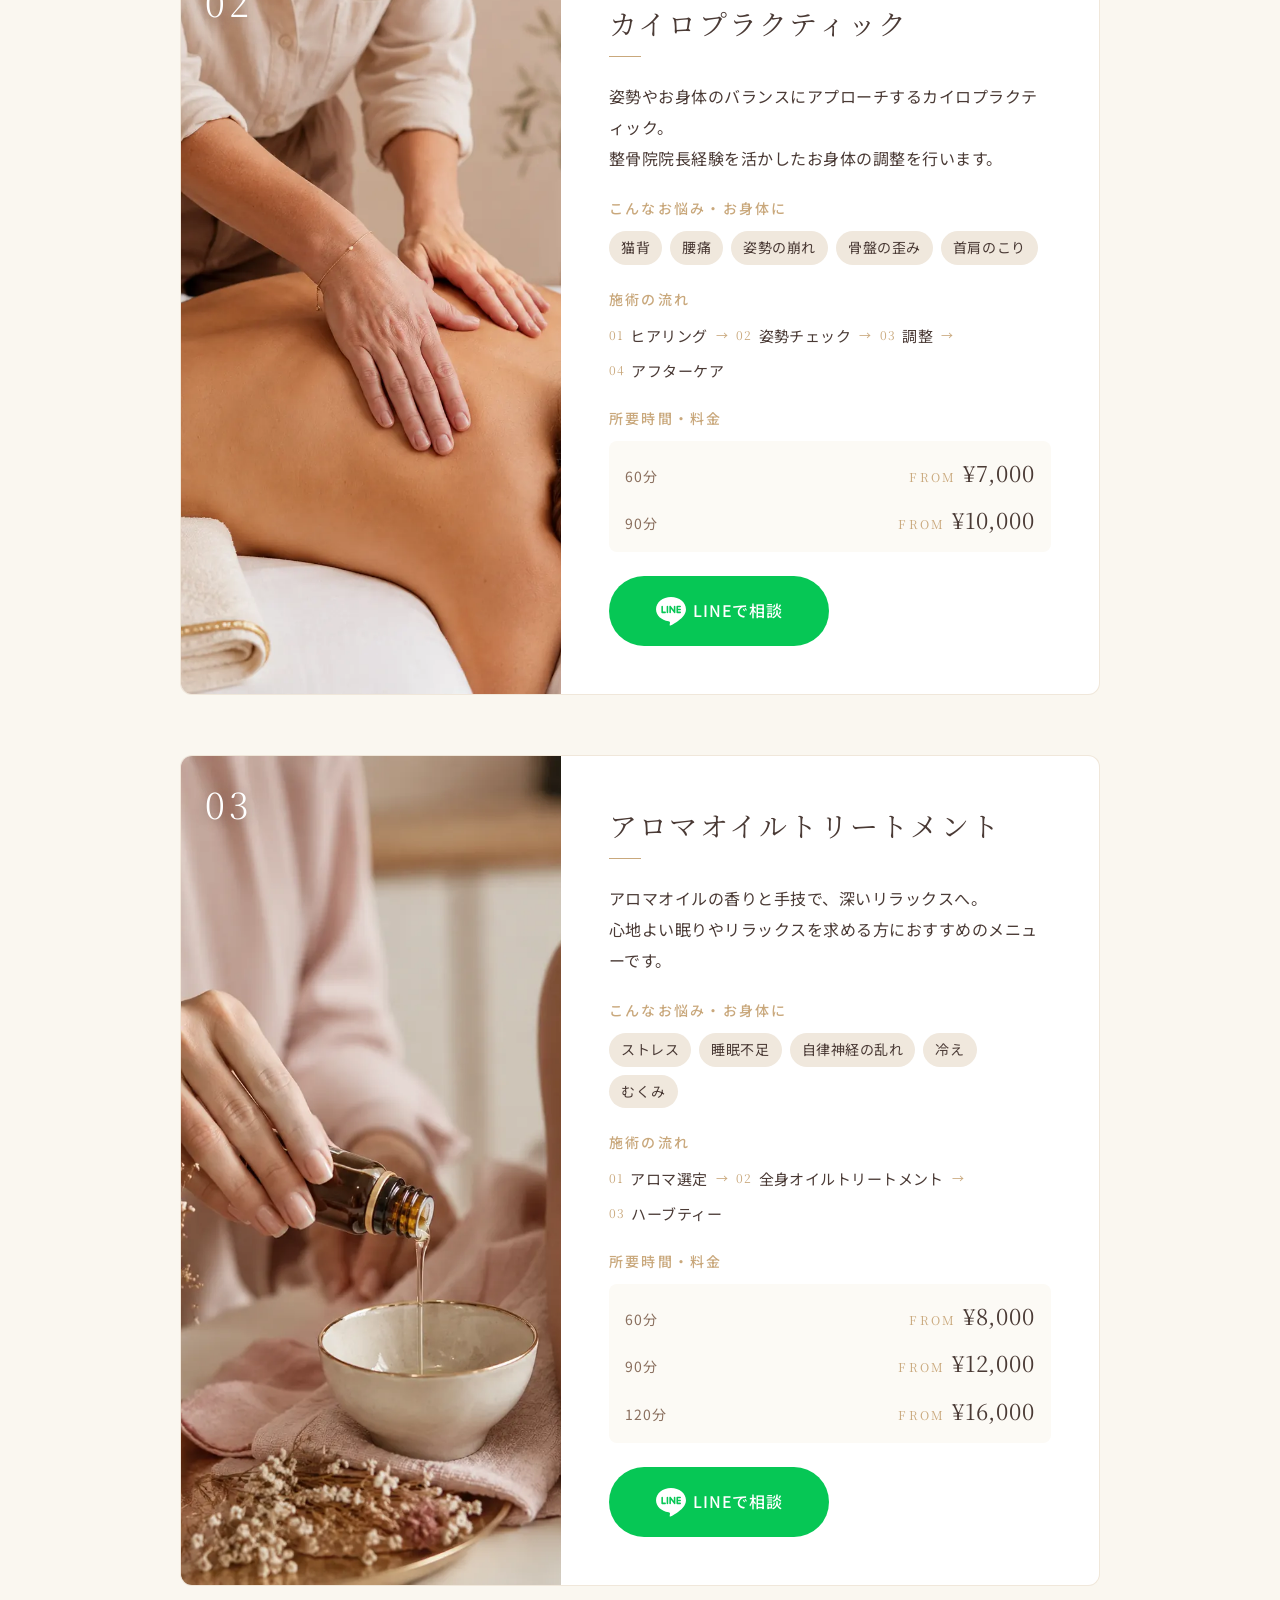
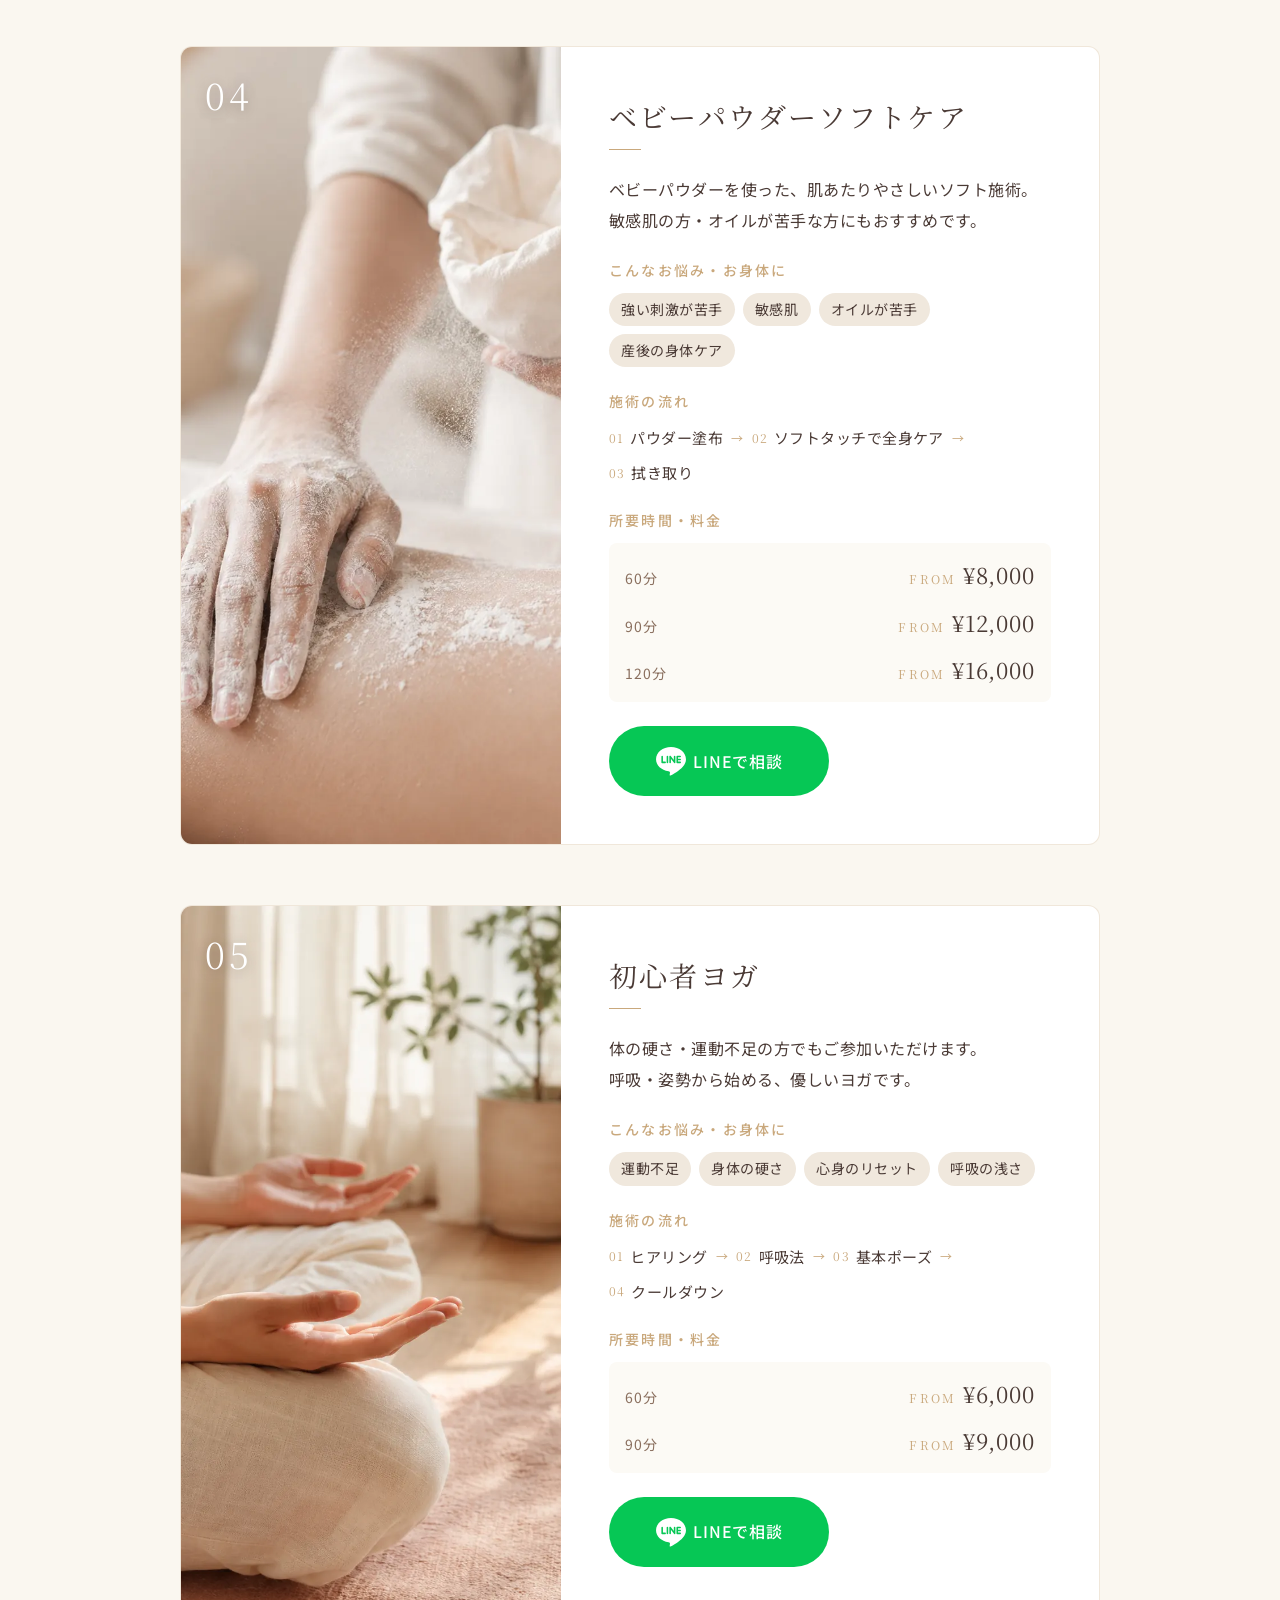
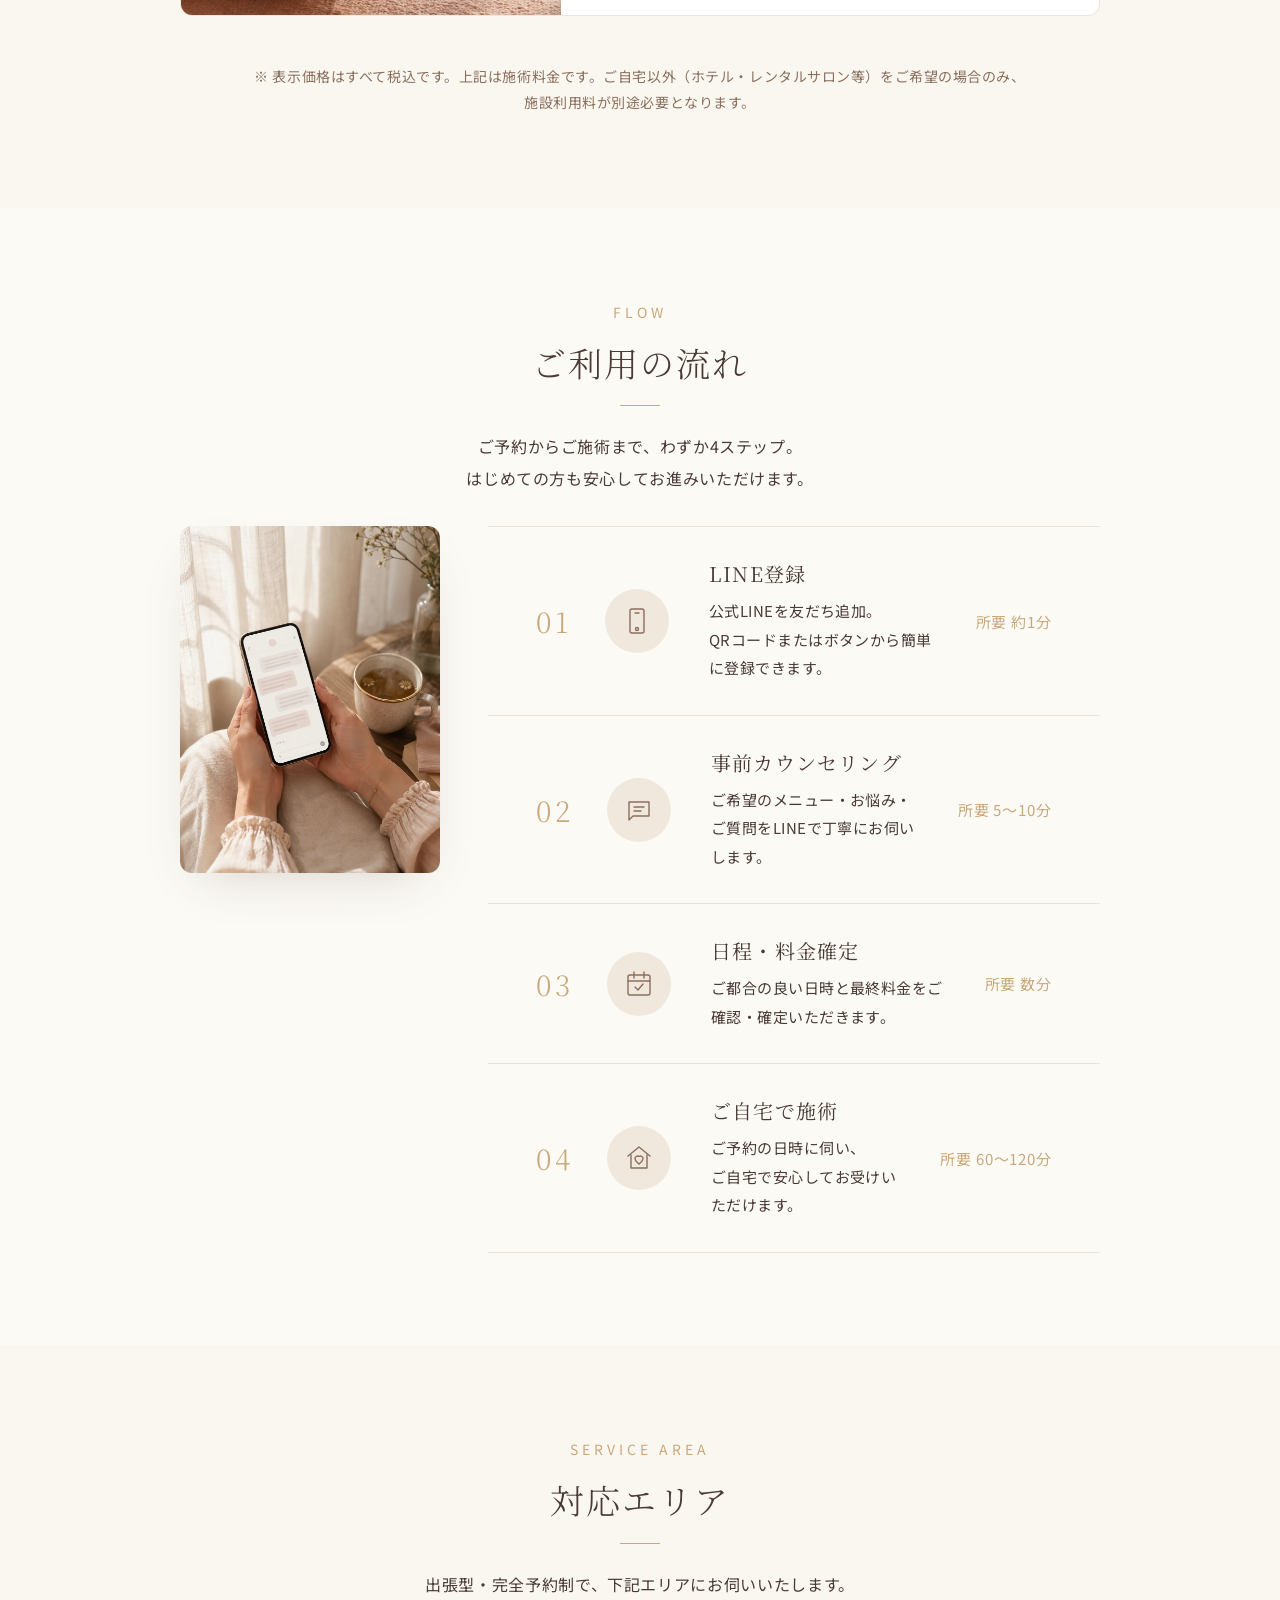
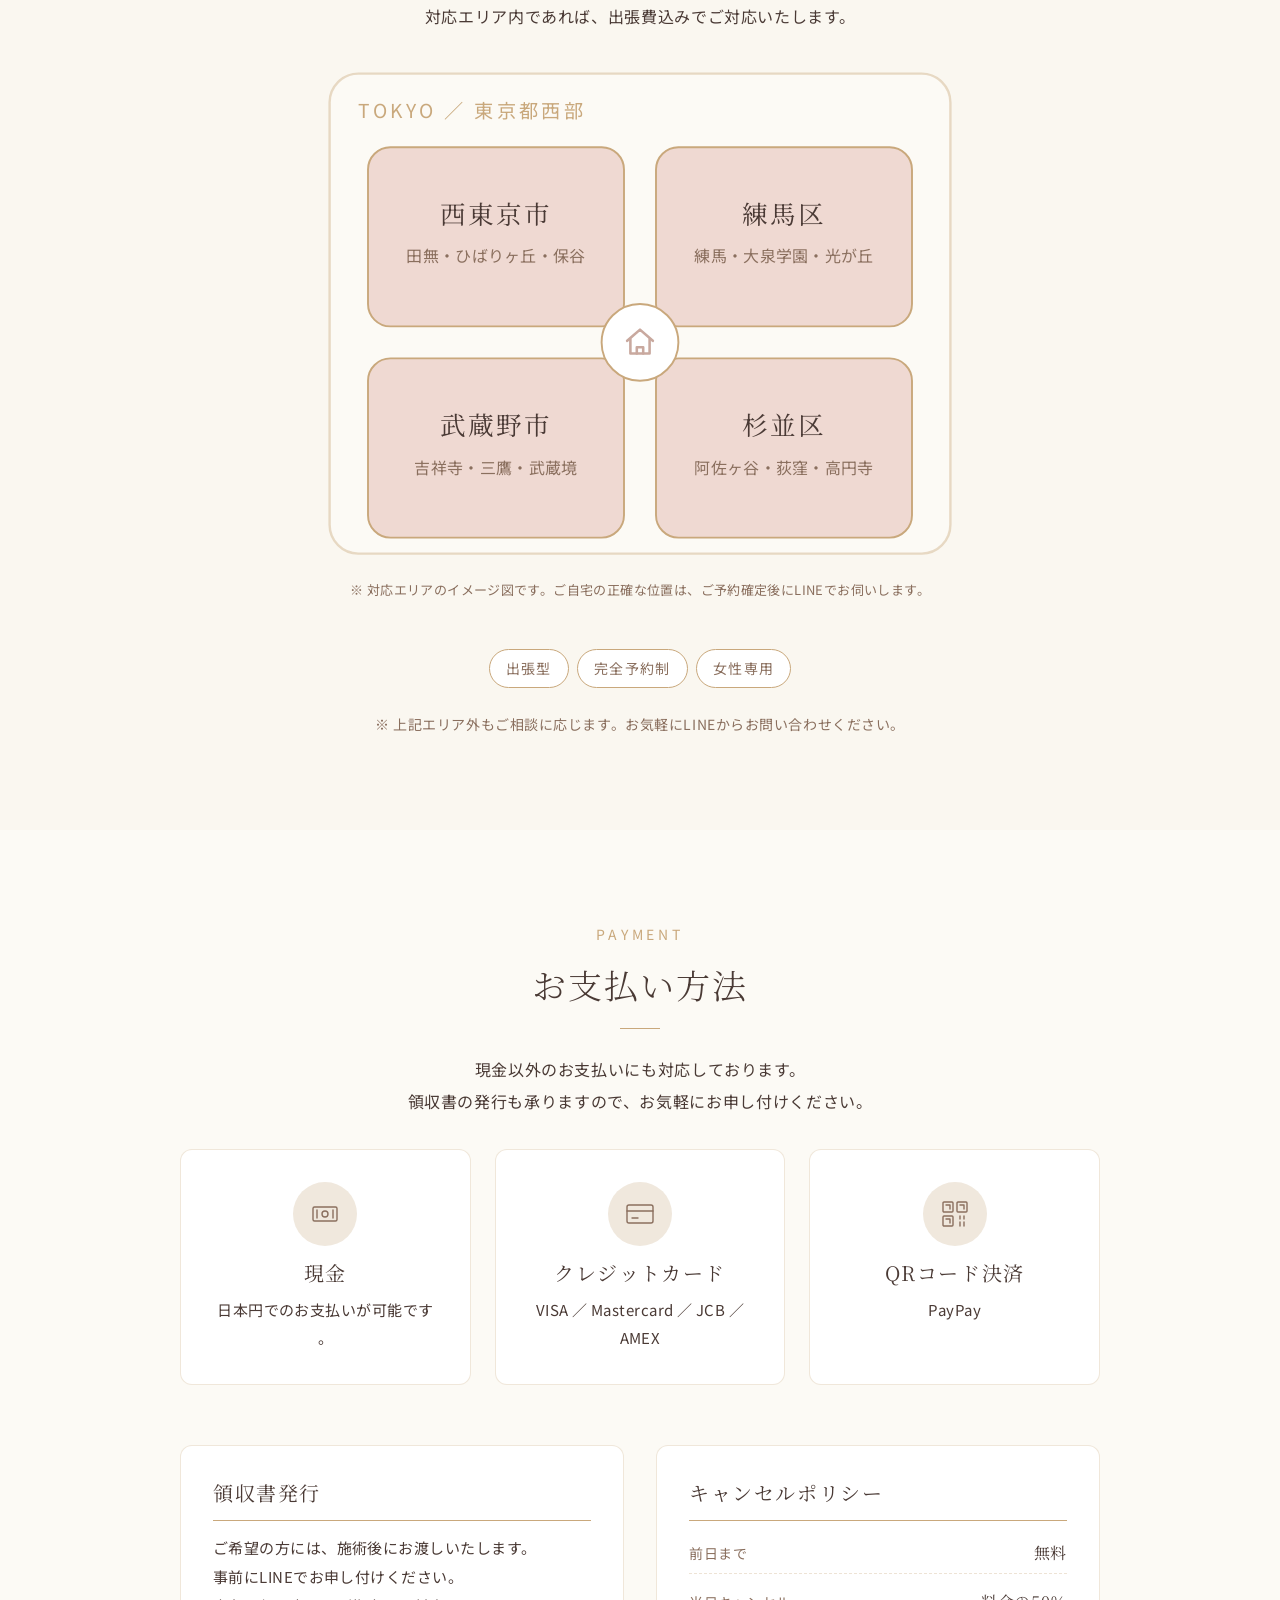
==== commit 766cea4a: "パフォーマンス改善: フォント非ブロッキング化＋写真webp再圧縮(計-43%) - Google Fonts を preload+media=print onload で非ブロッキング化（displ" ====
--- a/index.html
+++ b/index.html
@@ -3,6 +3,7 @@
 <head>
   <meta charset="UTF-8">
   <meta name="viewport" content="width=device-width, initial-scale=1.0">
+  <meta name="theme-color" content="#FAF7F0">
   <title>女性専用・完全予約制の出張ケア｜練馬・杉並・武蔵野・西東京 | private Mstyle</title>
   <meta name="description" content="柔道整復師（国家資格）の施術者による、女性専用・完全予約制の出張プライベートケア。ボディケア／カイロ／アロマトリートメント／ヨガ。練馬・杉並・武蔵野・西東京エリア対応。LINEでご相談・ご予約いただけます。">
 
@@ -19,6 +20,9 @@
   <meta property="og:image:height" content="630">
   <meta property="og:locale" content="ja_JP">
   <meta name="twitter:card" content="summary_large_image">
+  <meta name="twitter:title" content="女性専用・完全予約制の出張ケア｜練馬・杉並・武蔵野・西東京 | private Mstyle">
+  <meta name="twitter:description" content="柔道整復師（国家資格）の施術者による、女性専用・完全予約制の出張プライベートケア。練馬・杉並・武蔵野・西東京エリア対応。LINEでご相談・ご予約いただけます。">
+  <meta name="twitter:image" content="https://privatemstyle.com/lp/assets/og-image.jpg">
 
   <!-- favicon -->
   <link rel="icon" type="image/png" sizes="32x32" href="assets/favicon-32.png">
@@ -27,9 +31,41 @@
 
   <link rel="preconnect" href="https://fonts.googleapis.com">
   <link rel="preconnect" href="https://fonts.gstatic.com" crossorigin>
-  <link href="https://fonts.googleapis.com/css2?family=Noto+Sans+JP:wght@300;400;500&family=Noto+Serif+JP:wght@300;400&display=swap" rel="stylesheet">
+  <!-- フォントは非ブロッキング読込（display=swap で先にフォールバック表示→差し替え） -->
+  <link rel="preload" as="style" href="https://fonts.googleapis.com/css2?family=Noto+Sans+JP:wght@300;400;500&family=Noto+Serif+JP:wght@300;400&display=swap">
+  <link rel="stylesheet" href="https://fonts.googleapis.com/css2?family=Noto+Sans+JP:wght@300;400;500&family=Noto+Serif+JP:wght@300;400&display=swap" media="print" onload="this.media='all'">
+  <noscript><link rel="stylesheet" href="https://fonts.googleapis.com/css2?family=Noto+Sans+JP:wght@300;400;500&family=Noto+Serif+JP:wght@300;400&display=swap"></noscript>
+
+  <!-- LCP改善: FVメインビジュアルを先読み -->
+  <link rel="preload" as="image" href="assets/fv/fv-hero.webp" fetchpriority="high">
 
   <link rel="stylesheet" href="css/style.css">
+
+  <!-- 構造化データ（ローカルビジネス／ローカルSEO） -->
+  <script type="application/ld+json">
+  {
+    "@context": "https://schema.org",
+    "@type": "HealthAndBeautyBusiness",
+    "name": "private Mstyle",
+    "description": "柔道整復師（国家資格）の施術者による、女性専用・完全予約制の出張プライベートケア。ボディケア／カイロプラクティック／アロマオイルトリートメント／初心者ヨガ。",
+    "url": "https://privatemstyle.com/lp/",
+    "image": "https://privatemstyle.com/lp/assets/og-image.jpg",
+    "areaServed": [
+      { "@type": "City", "name": "練馬区" },
+      { "@type": "City", "name": "杉並区" },
+      { "@type": "City", "name": "武蔵野市" },
+      { "@type": "City", "name": "西東京市" }
+    ],
+    "priceRange": "¥¥",
+    "knowsLanguage": "ja",
+    "makesOffer": [
+      { "@type": "Offer", "itemOffered": { "@type": "Service", "name": "ボディケア" } },
+      { "@type": "Offer", "itemOffered": { "@type": "Service", "name": "カイロプラクティック" } },
+      { "@type": "Offer", "itemOffered": { "@type": "Service", "name": "アロマオイルトリートメント" } },
+      { "@type": "Offer", "itemOffered": { "@type": "Service", "name": "初心者ヨガ" } }
+    ]
+  }
+  </script>
 </head>
 <body>
 
@@ -69,9 +105,9 @@
   <!-- ============ 02 FV ============ -->
   <section class="fv" id="top">
     <div class="fv__bg" aria-hidden="true">
-      <img src="assets/fv/fv-fabric-pink.webp" alt="" class="fv__bg-fabric">
-      <img src="assets/decorations/deco-flower-dried.webp" alt="" class="fv__deco fv__deco--flower">
-      <img src="assets/decorations/deco-leaf-1.webp" alt="" class="fv__deco fv__deco--leaf">
+      <img src="assets/fv/fv-fabric-pink.webp" width="1000" height="1000" alt="" class="fv__bg-fabric">
+      <img src="assets/decorations/deco-flower-dried.webp" width="500" height="500" alt="" class="fv__deco fv__deco--flower">
+      <img src="assets/decorations/deco-leaf-1.webp" width="500" height="500" alt="" class="fv__deco fv__deco--leaf">
     </div>
 
     <div class="fv__inner">
@@ -109,7 +145,7 @@
       </div>
 
       <div class="fv__visual">
-        <img src="assets/fv/fv-hero.webp" alt="" class="fv__hero-img">
+        <img src="assets/fv/fv-hero.webp" width="1000" height="1333" alt="" class="fv__hero-img">
       </div>
     </div>
   </section>
@@ -205,7 +241,7 @@
       </header>
 
       <figure class="home-care__photo">
-        <img src="assets/photos/home-care-hero.webp" alt="ご自宅でリラックスして施術を受ける様子（イメージ）" loading="lazy">
+        <img src="assets/photos/home-care-hero.webp" width="1000" height="563" alt="ご自宅でリラックスして施術を受ける様子（イメージ）" loading="lazy">
       </figure>
 
       <ul class="benefit-cards">
@@ -500,7 +536,7 @@
 
       <div class="profile__main">
         <figure class="profile__photo">
-          <img src="assets/photos/profile.webp" alt="施術者：角地 宏夫" loading="lazy">
+          <img src="assets/photos/profile.webp" width="1000" height="1250" alt="施術者：角地 宏夫" loading="lazy">
         </figure>
 
         <div class="profile__body">
@@ -623,7 +659,7 @@
 
         <article class="menu-item" id="menu-massage">
           <figure class="menu-item__photo">
-            <img src="assets/photos/menu-1-massage.webp" alt="ボディケア施術イメージ" loading="lazy">
+            <img src="assets/photos/menu-1-massage.webp" width="1000" height="1250" alt="ボディケア施術イメージ" loading="lazy">
             <span class="menu-item__num" aria-hidden="true">01</span>
           </figure>
           <div class="menu-item__body">
@@ -667,7 +703,7 @@
 
         <article class="menu-item" id="menu-chiropractic">
           <figure class="menu-item__photo">
-            <img src="assets/photos/menu-2-chiropractic.webp" alt="カイロプラクティック施術イメージ" loading="lazy">
+            <img src="assets/photos/menu-2-chiropractic.webp" width="1000" height="1250" alt="カイロプラクティック施術イメージ" loading="lazy">
             <span class="menu-item__num" aria-hidden="true">02</span>
           </figure>
           <div class="menu-item__body">
@@ -711,7 +747,7 @@
 
         <article class="menu-item" id="menu-aroma">
           <figure class="menu-item__photo">
-            <img src="assets/photos/menu-3-aroma.webp" alt="アロマオイルトリートメント施術イメージ" loading="lazy">
+            <img src="assets/photos/menu-3-aroma.webp" width="1000" height="1250" alt="アロマオイルトリートメント施術イメージ" loading="lazy">
             <span class="menu-item__num" aria-hidden="true">03</span>
           </figure>
           <div class="menu-item__body">
@@ -755,7 +791,7 @@
 
         <article class="menu-item" id="menu-powder">
           <figure class="menu-item__photo">
-            <img src="assets/photos/menu-4-powder.webp" alt="ベビーパウダーソフトケア施術イメージ" loading="lazy">
+            <img src="assets/photos/menu-4-powder.webp" width="1000" height="1250" alt="ベビーパウダーソフトケア施術イメージ" loading="lazy">
             <span class="menu-item__num" aria-hidden="true">04</span>
           </figure>
           <div class="menu-item__body">
@@ -799,7 +835,7 @@
 
         <article class="menu-item" id="menu-yoga">
           <figure class="menu-item__photo">
-            <img src="assets/photos/menu-5-yoga.webp" alt="初心者ヨガ施術イメージ" loading="lazy">
+            <img src="assets/photos/menu-5-yoga.webp" width="1000" height="1250" alt="初心者ヨガ施術イメージ" loading="lazy">
             <span class="menu-item__num" aria-hidden="true">05</span>
           </figure>
           <div class="menu-item__body">
@@ -863,7 +899,7 @@
 
       <div class="flow__main">
         <figure class="flow__photo">
-          <img src="assets/photos/flow-side.webp" alt="" loading="lazy">
+          <img src="assets/photos/flow-side.webp" width="1000" height="1333" alt="" loading="lazy">
         </figure>
 
       <ol class="flow-steps">
--- a/css/style.css
+++ b/css/style.css
@@ -3877,4 +3877,25 @@
 	body {
 		padding-bottom: 0;
 	}
-}+}
+/* ============================================================
+   QA: アクセシビリティ補強（2026-06-08 公開前対応）
+   ============================================================ */
+/* キーボード操作時のフォーカス可視化（focus-visible のみ＝マウス時は非表示） */
+:focus-visible {
+	outline: 2px solid var(--c-gold, #C9A87C);
+	outline-offset: 2px;
+	border-radius: 2px;
+}
+
+/* モーション軽減設定の尊重（サイト全体） */
+@media (prefers-reduced-motion: reduce) {
+	*,
+	*::before,
+	*::after {
+		animation-duration: 0.001ms !important;
+		animation-iteration-count: 1 !important;
+		transition-duration: 0.001ms !important;
+		scroll-behavior: auto !important;
+	}
+}
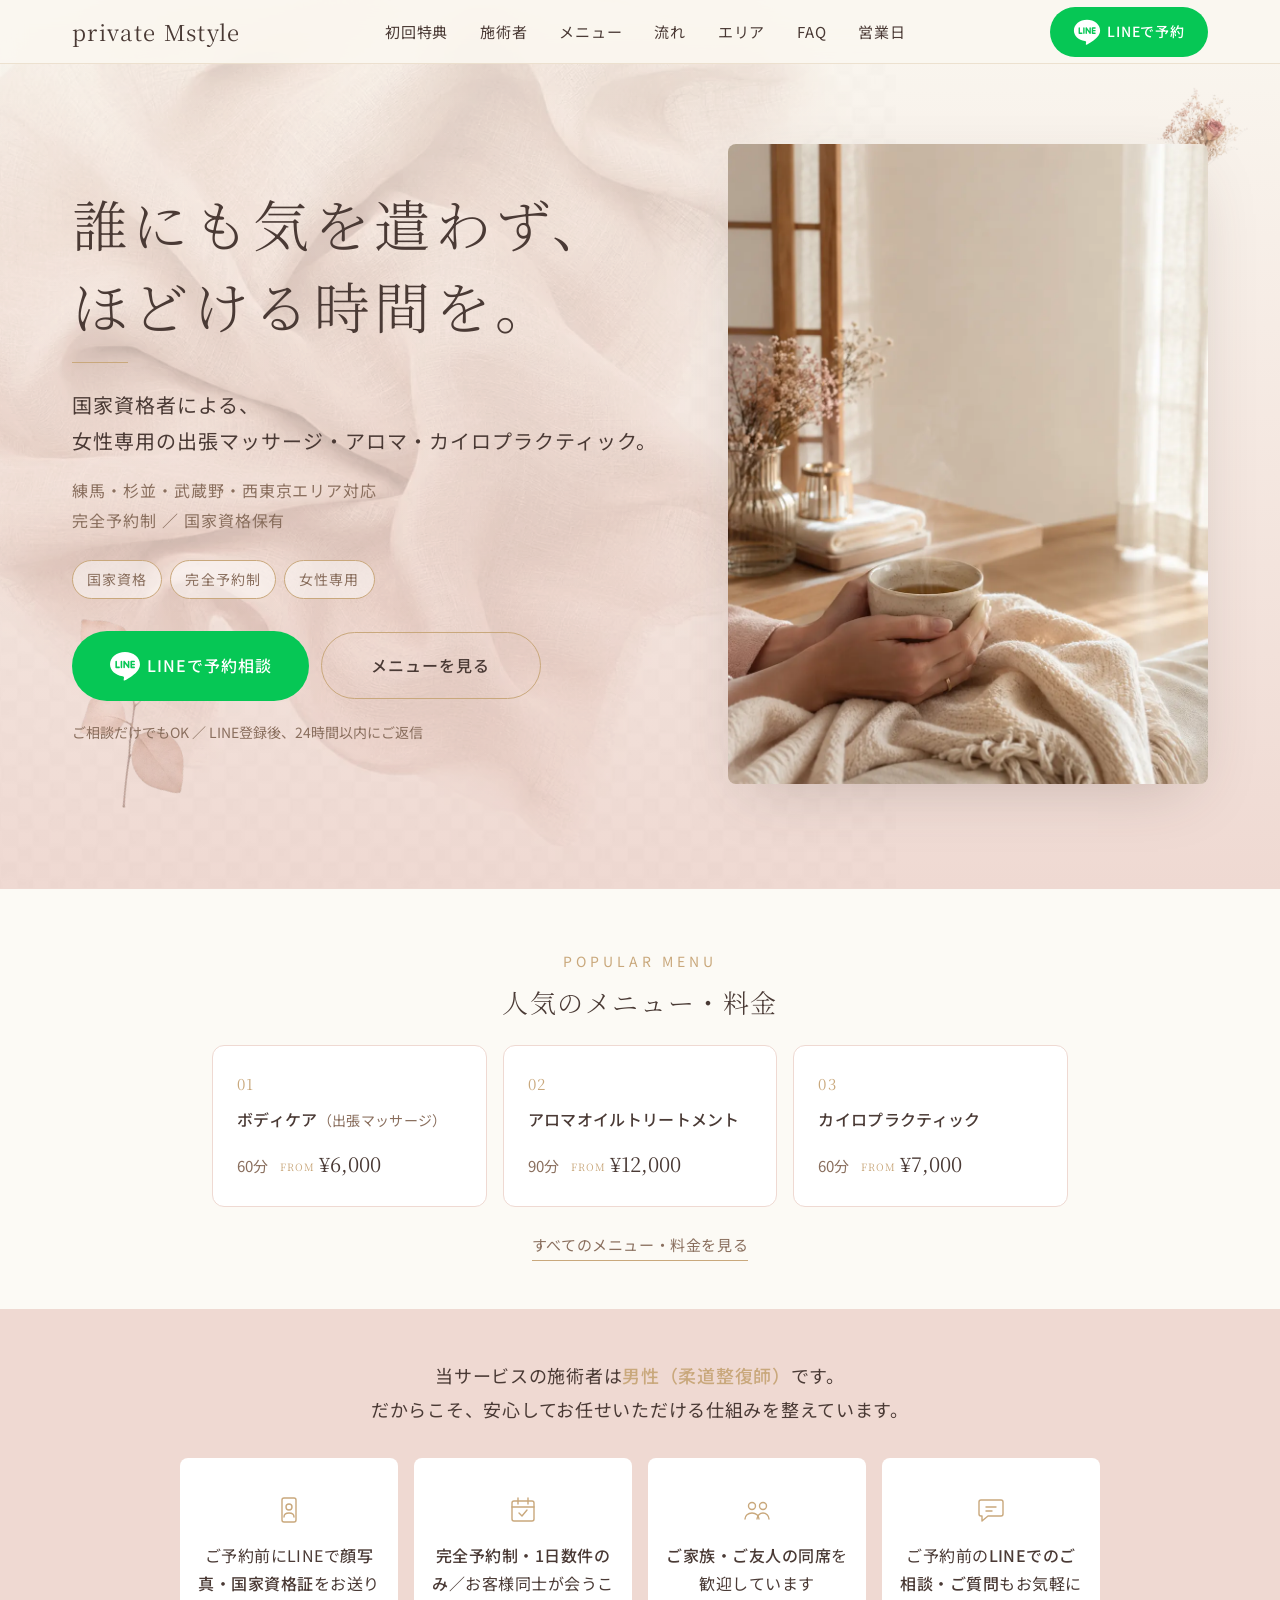
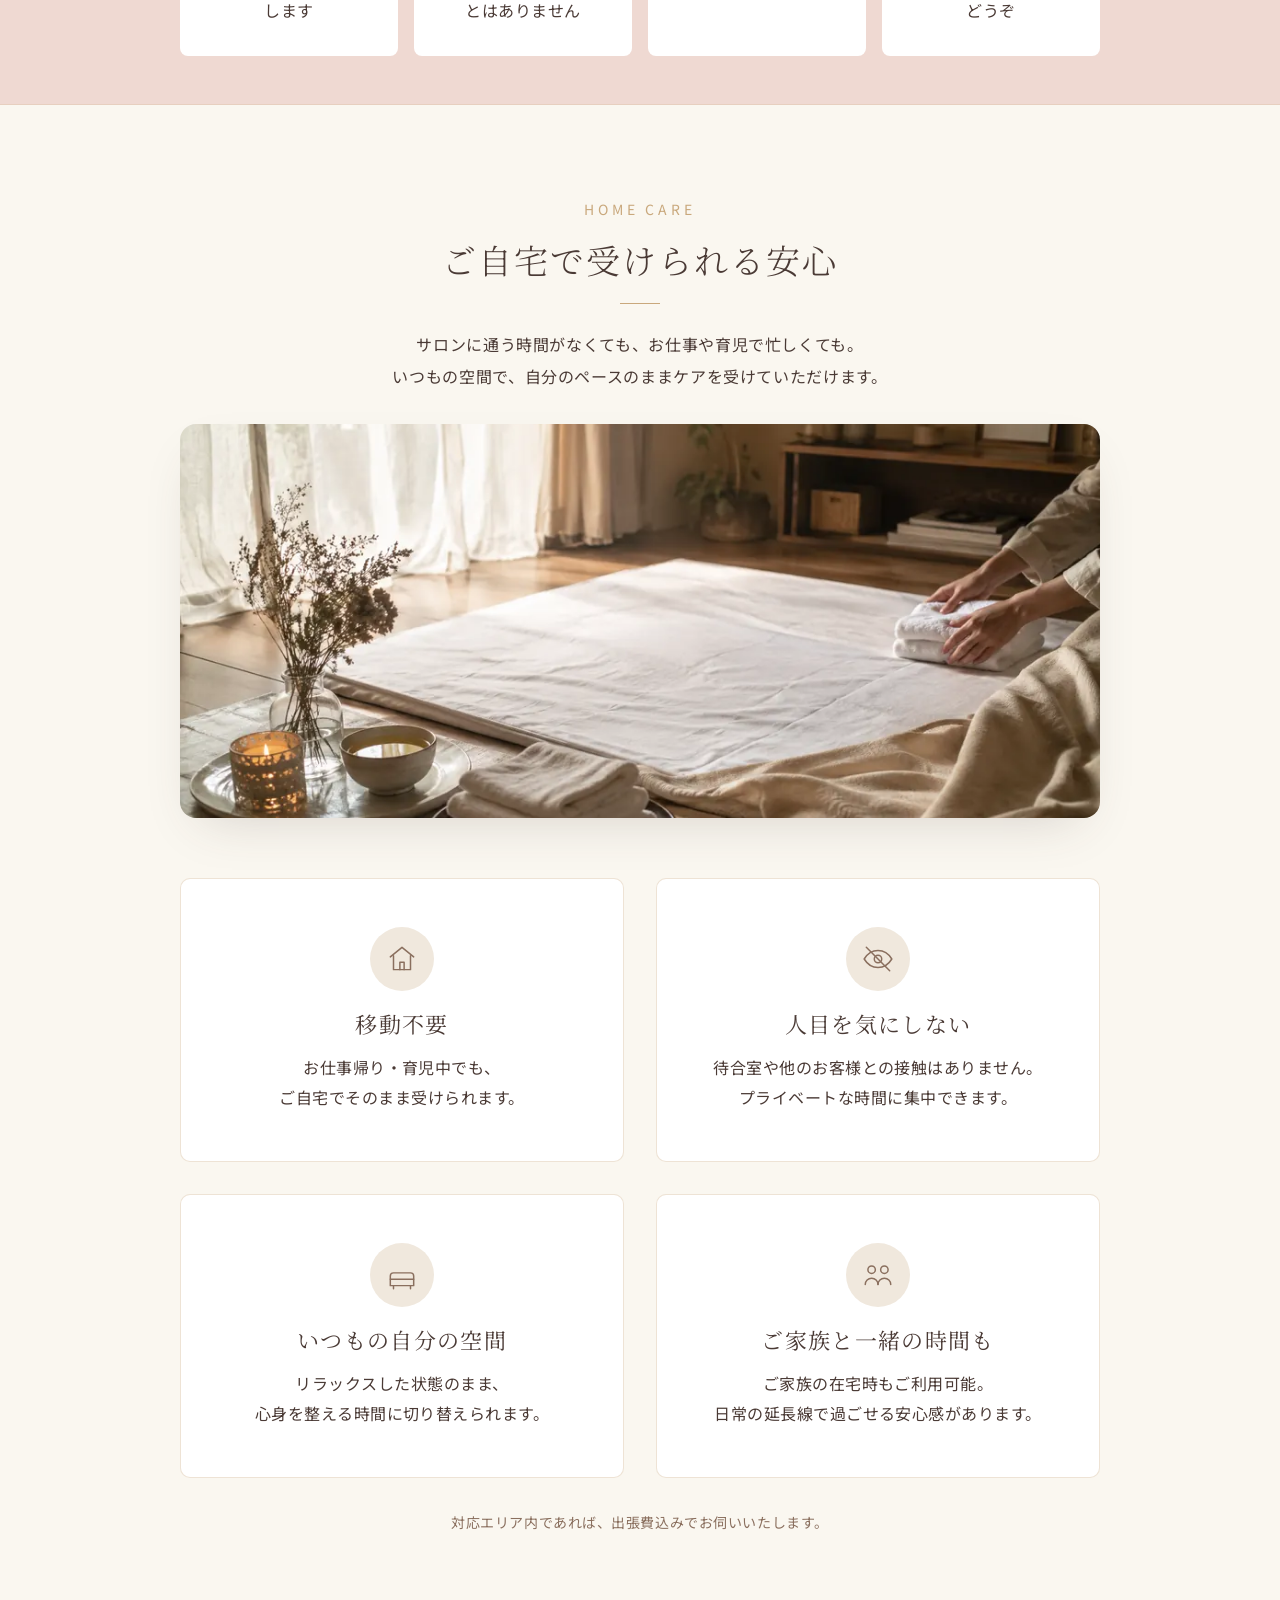
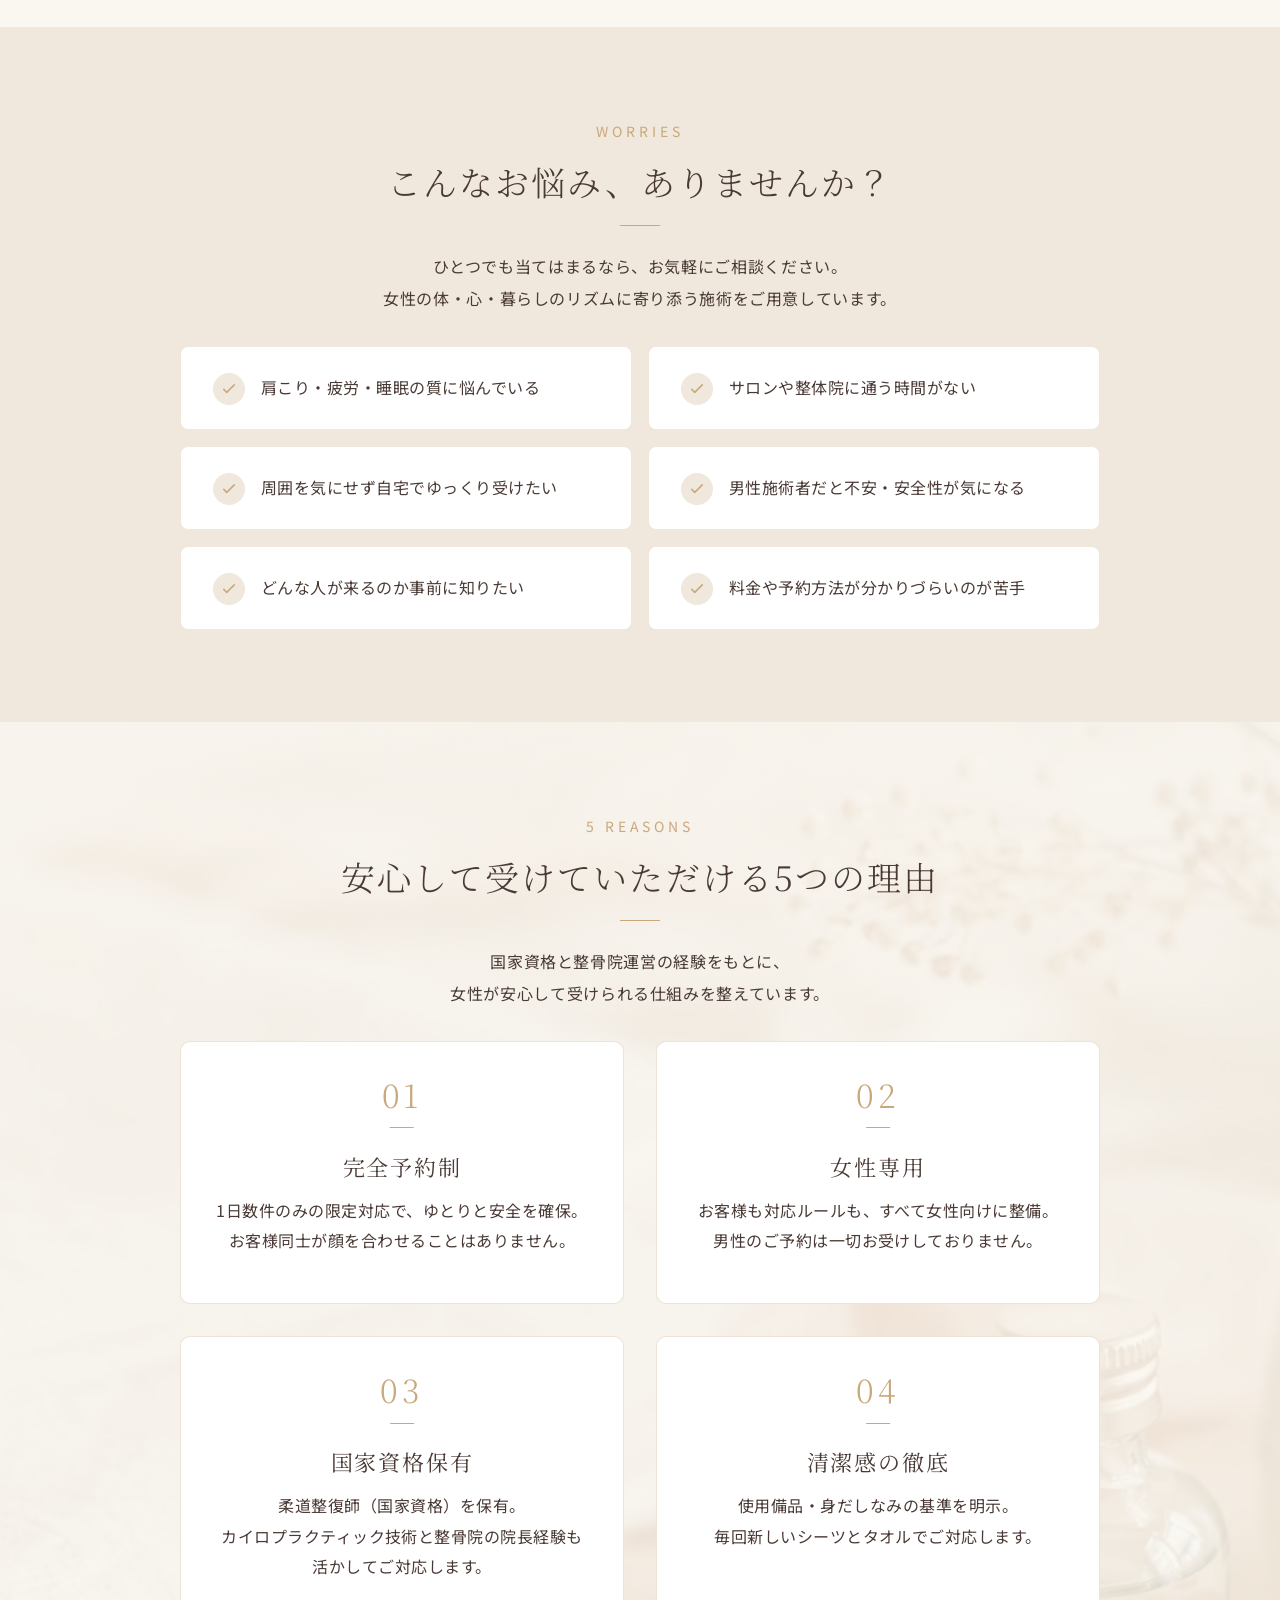
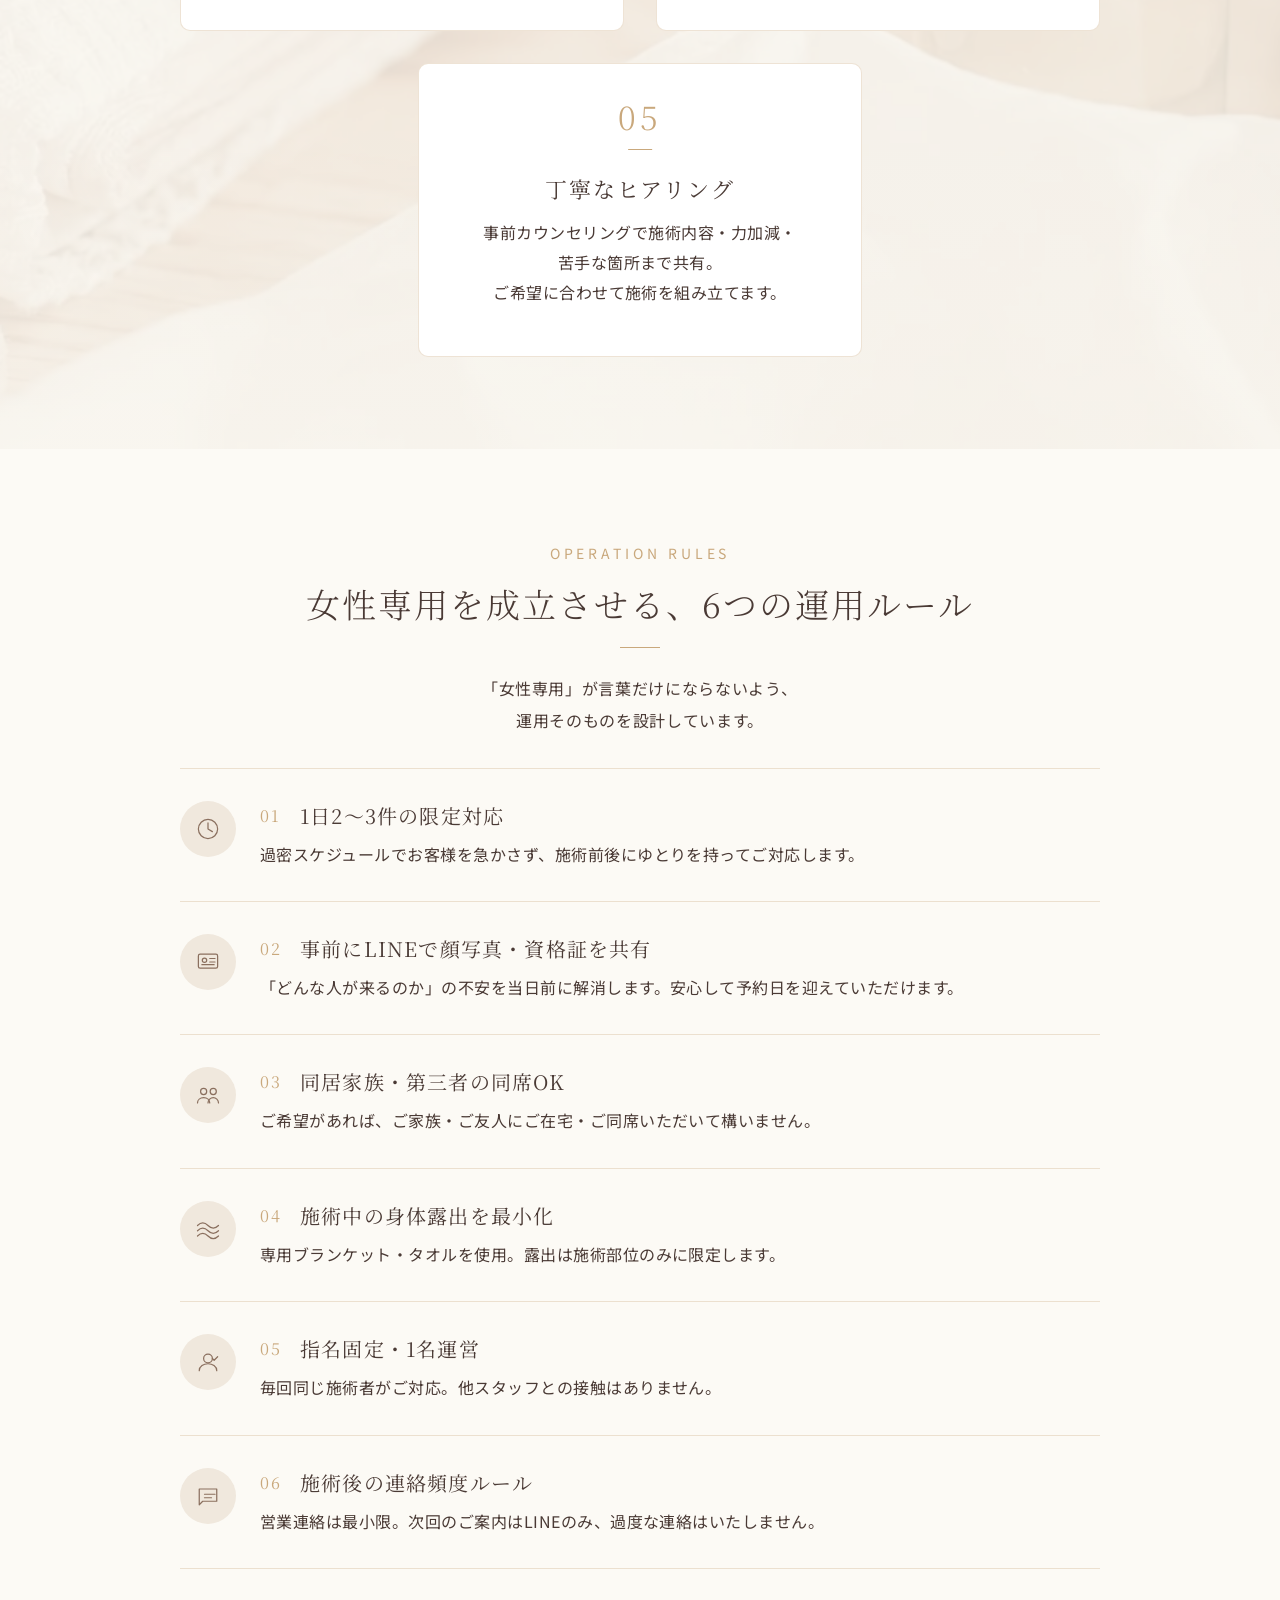
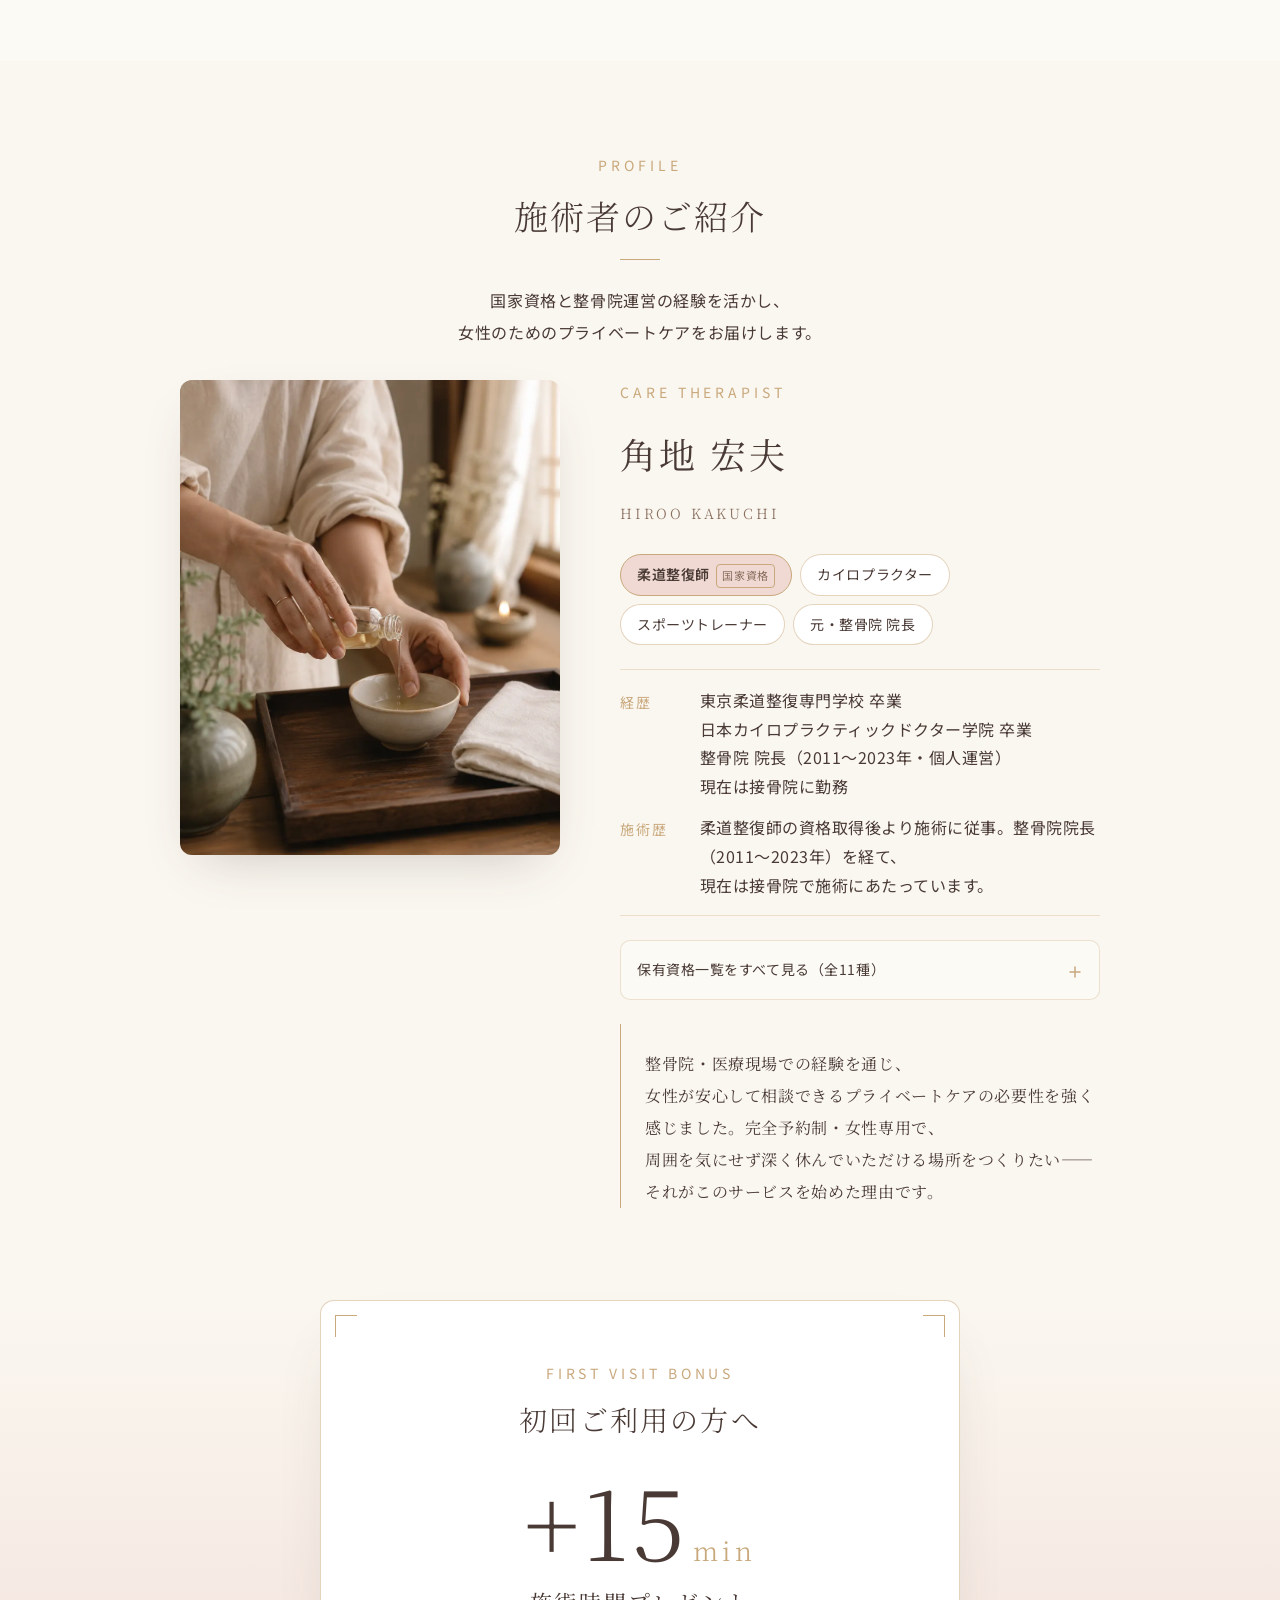
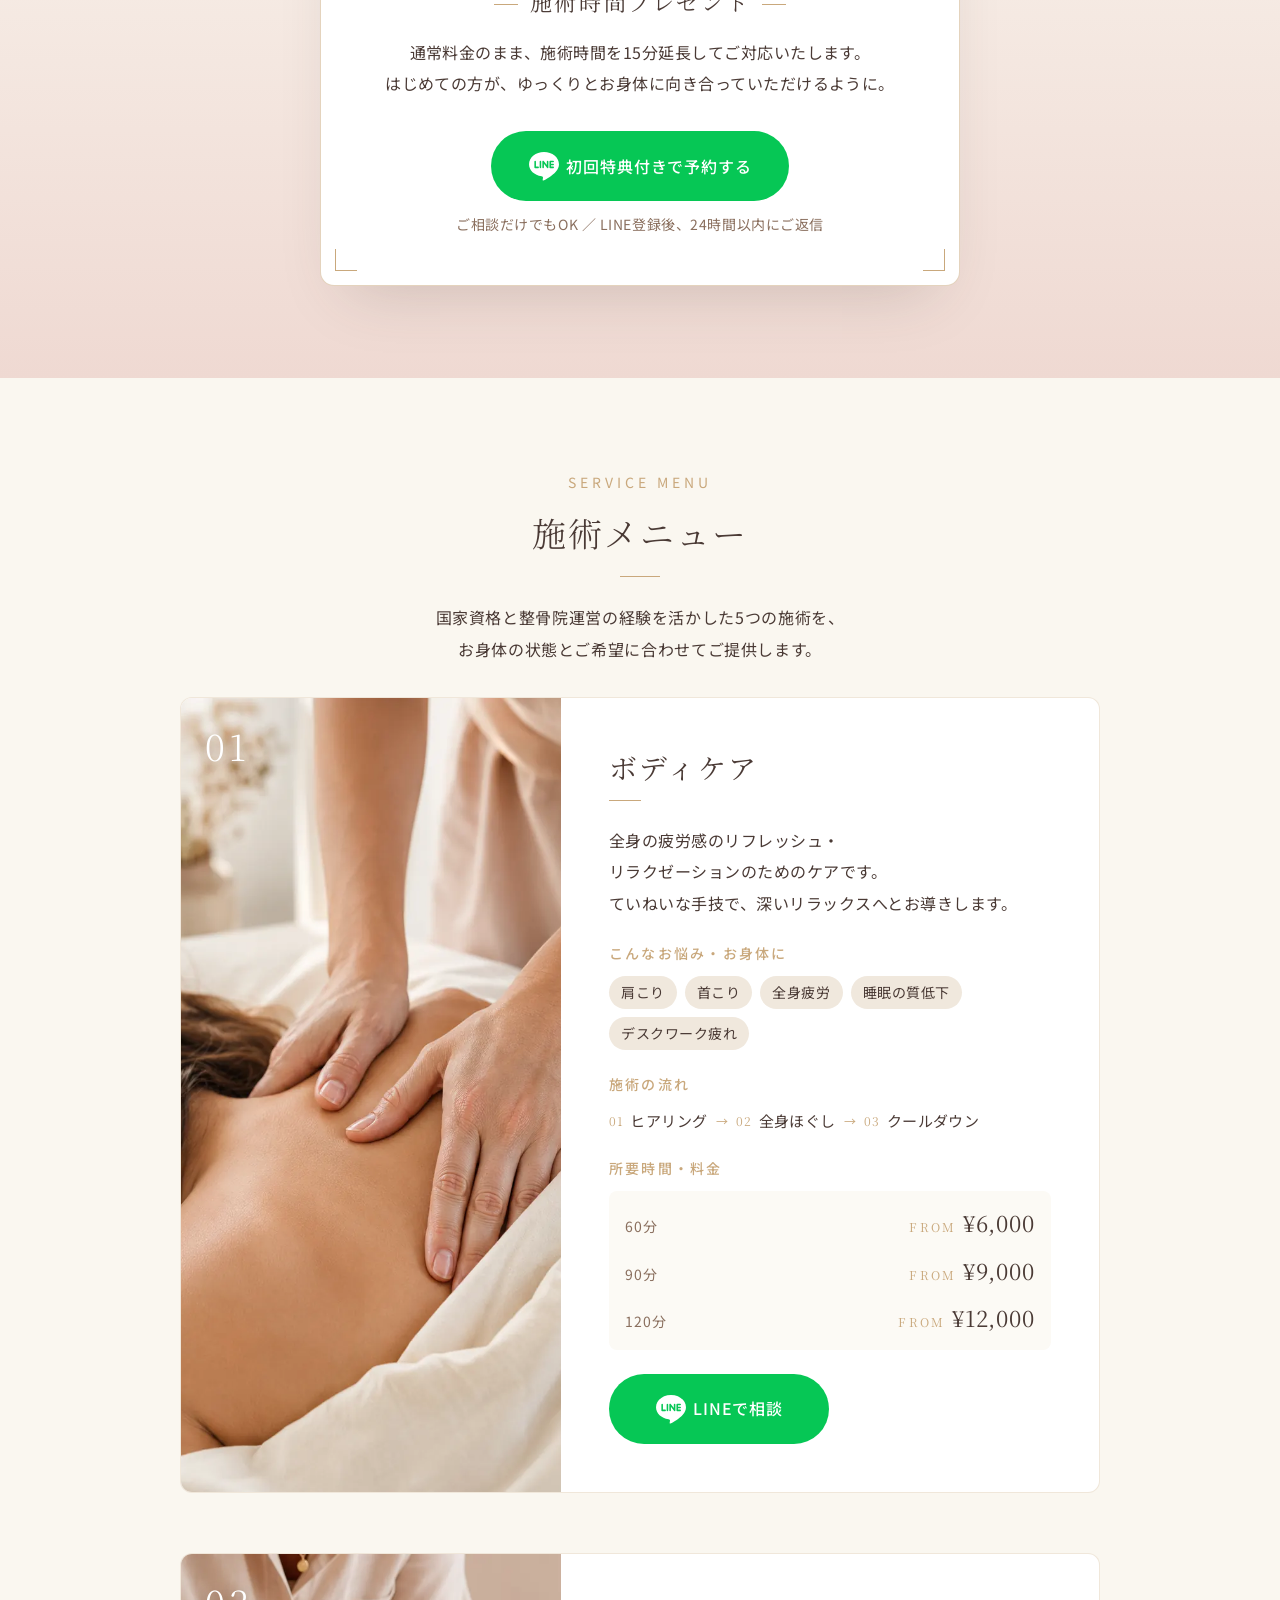
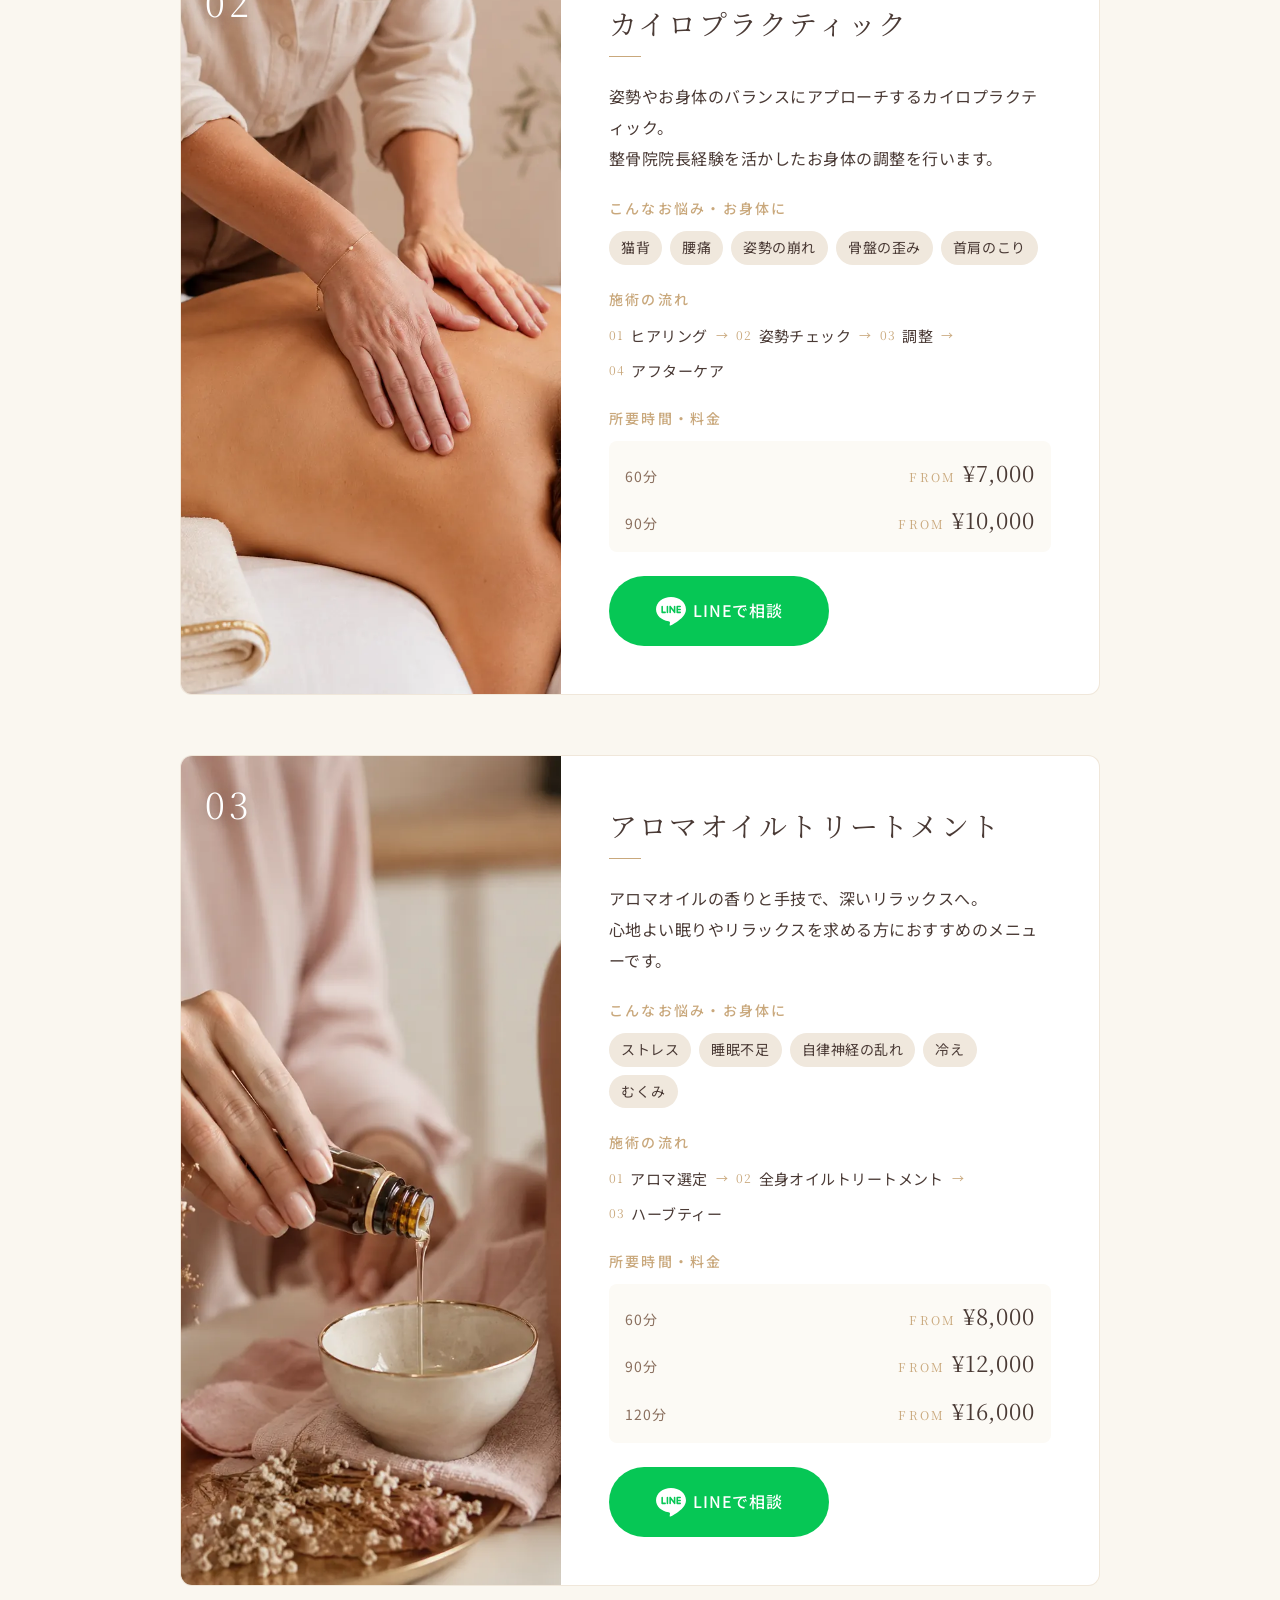
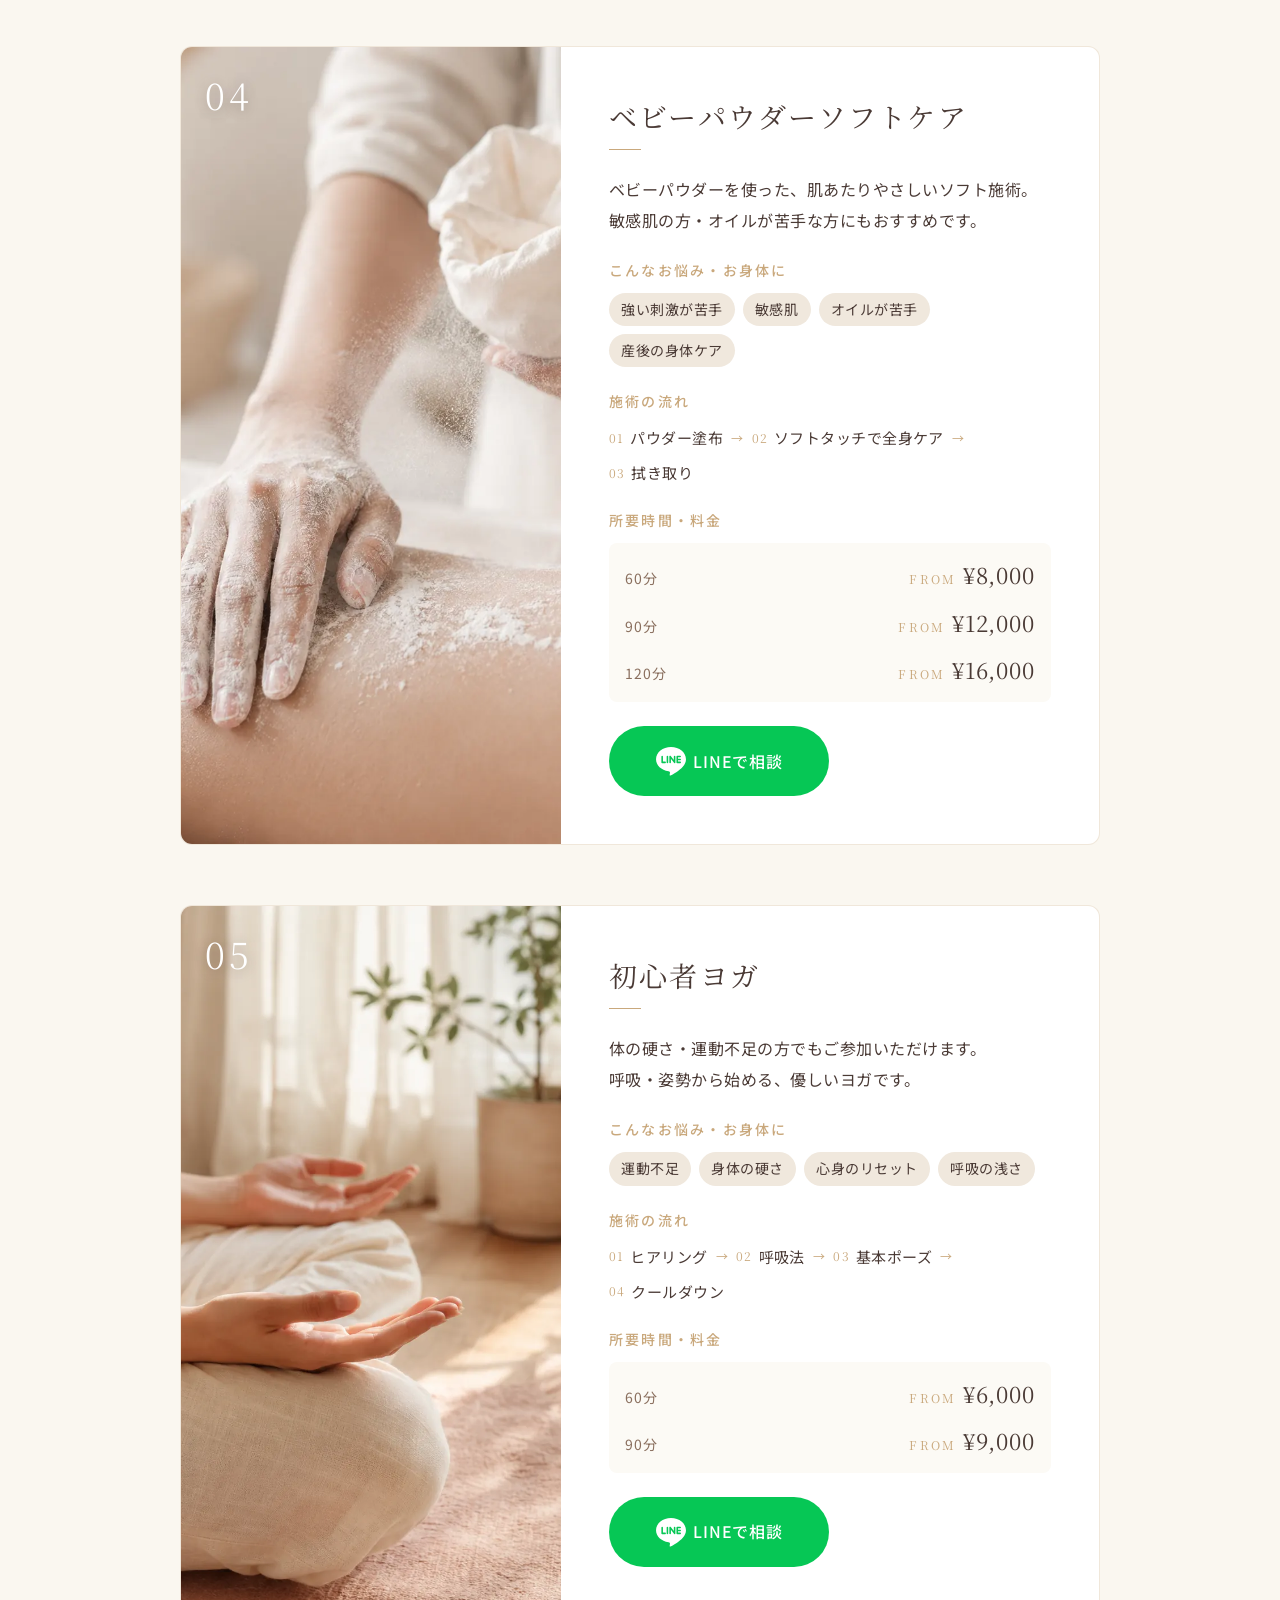
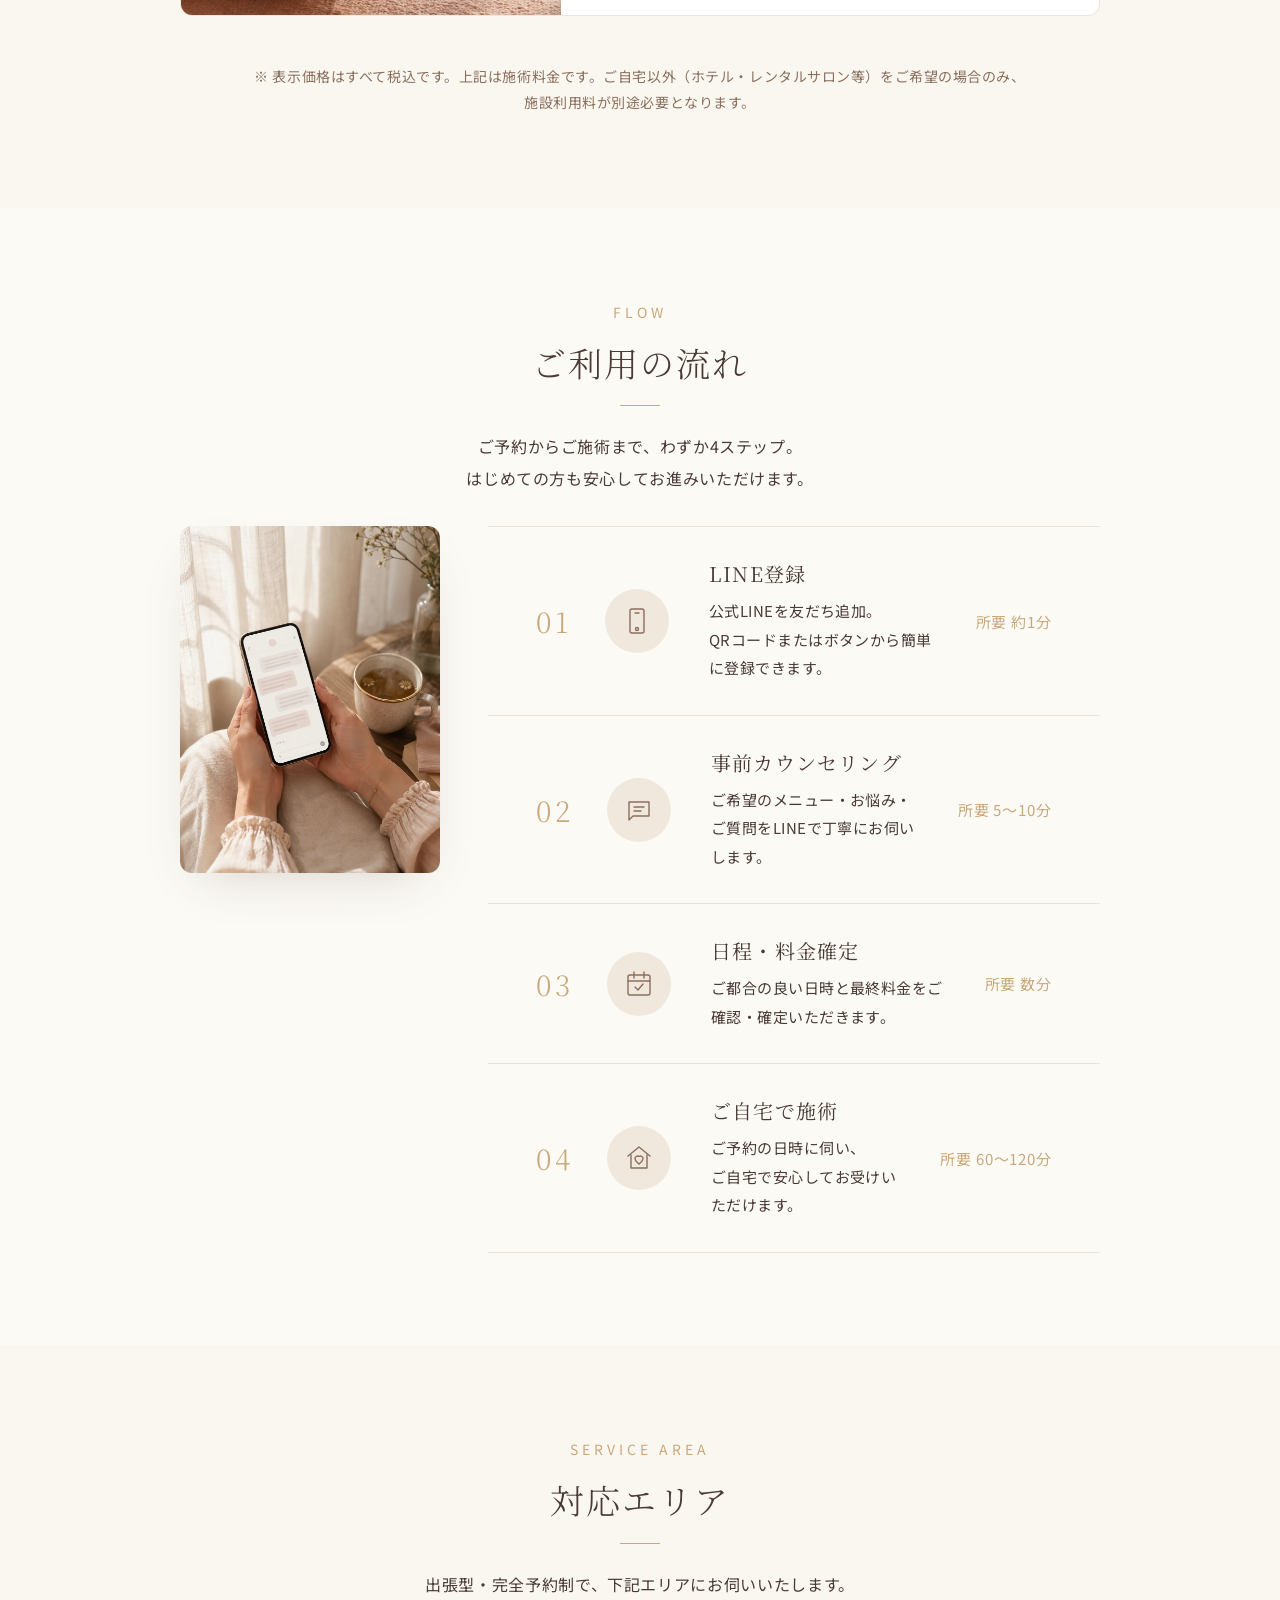
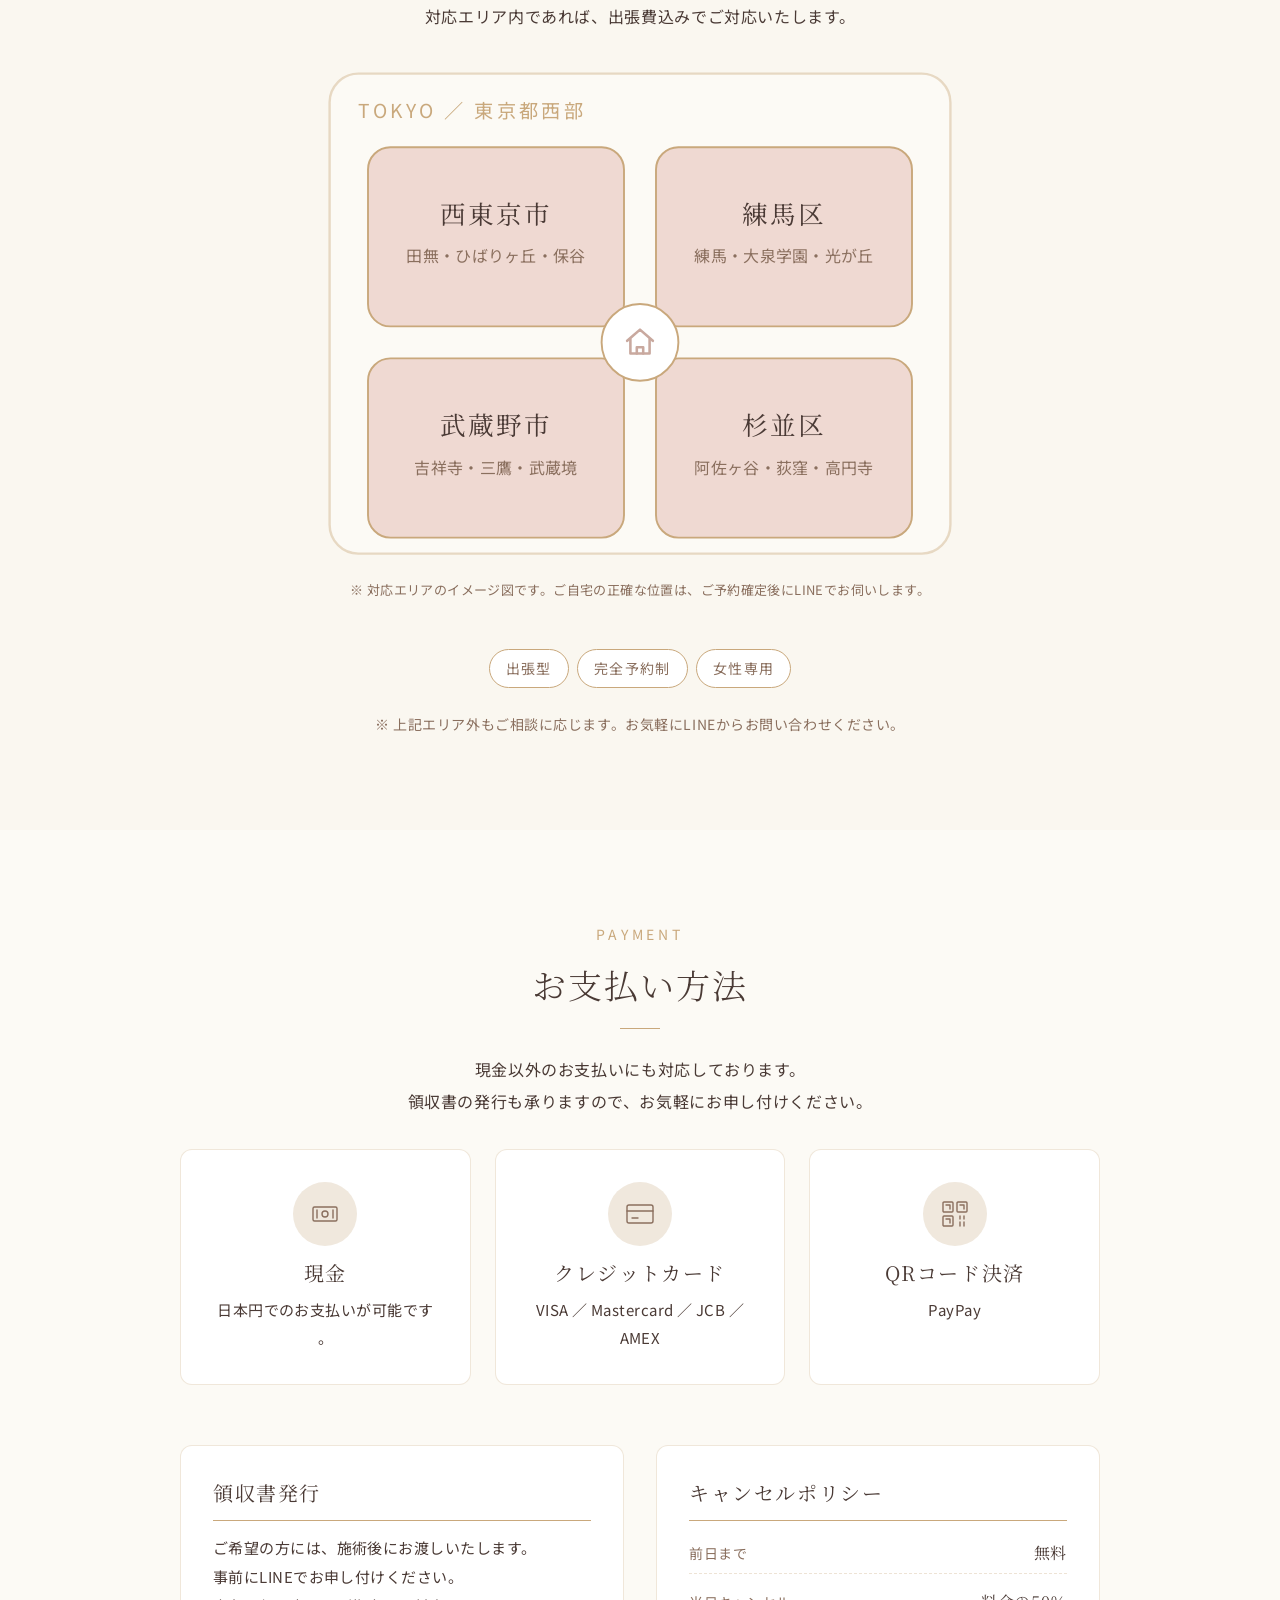
==== commit cb8f60a0: "W3C修正: 装飾divのaria-labelにrole付与（img/group）＋iframeの無効なwidth=100%属性を削除（CSSで制御） Co-Authored-By: Claude O" ====
--- a/index.html
+++ b/index.html
@@ -977,7 +977,7 @@
       <ul class="voice-cards">
         <li class="voice-card">
           <span class="voice-card__quote" aria-hidden="true">“</span>
-          <div class="voice-card__stars" aria-label="5段階評価で5">
+          <div class="voice-card__stars" role="img" aria-label="5段階評価で5">
             ★★★★★
           </div>
           <p class="voice-card__text">
@@ -988,7 +988,7 @@
 
         <li class="voice-card">
           <span class="voice-card__quote" aria-hidden="true">“</span>
-          <div class="voice-card__stars" aria-label="5段階評価で5">
+          <div class="voice-card__stars" role="img" aria-label="5段階評価で5">
             ★★★★★
           </div>
           <p class="voice-card__text">
@@ -999,7 +999,7 @@
 
         <li class="voice-card">
           <span class="voice-card__quote" aria-hidden="true">“</span>
-          <div class="voice-card__stars" aria-label="5段階評価で5">
+          <div class="voice-card__stars" role="img" aria-label="5段階評価で5">
             ★★★★★
           </div>
           <p class="voice-card__text">
@@ -1010,7 +1010,7 @@
 
         <li class="voice-card">
           <span class="voice-card__quote" aria-hidden="true">“</span>
-          <div class="voice-card__stars" aria-label="5段階評価で4">
+          <div class="voice-card__stars" role="img" aria-label="5段階評価で4">
             ★★★★<span class="voice-card__star--off">★</span>
           </div>
           <p class="voice-card__text">
@@ -1075,7 +1075,7 @@
         </figcaption>
       </figure>
 
-      <div class="area__badges" aria-label="サービスの特徴">
+      <div class="area__badges" role="group" aria-label="サービスの特徴">
         <span class="area__badge">出張型</span>
         <span class="area__badge">完全予約制</span>
         <span class="area__badge">女性専用</span>
@@ -1491,7 +1491,6 @@
         <iframe
           src="https://calendar.google.com/calendar/embed?height=600&amp;wkst=1&amp;ctz=Asia%2FTokyo&amp;bgcolor=%23FAF7F0&amp;showTitle=0&amp;showPrint=0&amp;showCalendars=0&amp;showTabs=0&amp;showTz=0&amp;showNav=1&amp;showDate=1&amp;mode=MONTH&amp;src=88fbcfdeb313c80a8412b9d0032d4e1eb13d950a607e2ea4f87804347b5b35bc%40group.calendar.google.com&amp;color=%23C9A87C"
           style="border-width:0"
-          width="100%"
           height="600"
           frameborder="0"
           scrolling="no"
@@ -1503,7 +1502,6 @@
         <iframe
           src="https://calendar.google.com/calendar/embed?height=600&amp;wkst=1&amp;ctz=Asia%2FTokyo&amp;bgcolor=%23FAF7F0&amp;showTitle=0&amp;showPrint=0&amp;showCalendars=0&amp;showTabs=0&amp;showTz=0&amp;showNav=1&amp;showDate=1&amp;mode=AGENDA&amp;src=88fbcfdeb313c80a8412b9d0032d4e1eb13d950a607e2ea4f87804347b5b35bc%40group.calendar.google.com&amp;color=%23C9A87C"
           style="border-width:0"
-          width="100%"
           height="500"
           frameborder="0"
           scrolling="no"
@@ -1629,7 +1627,7 @@
   </footer>
 
   <!-- ============ スマホ固定追従 LINE予約バー ============ -->
-  <div class="sticky-cta" aria-label="LINEで予約・相談">
+  <div class="sticky-cta" role="group" aria-label="LINEで予約・相談">
     <a href="https://line.me/R/ti/p/@512jlumu" class="sticky-cta__btn" target="_blank" rel="noopener">
       <svg class="sticky-cta__icon" viewBox="0 0 28 28" aria-hidden="true" focusable="false">
         <path fill="currentColor" d="M27.113,12.417c0-5.865-5.88-10.637-13.107-10.637S0.898,6.552,0.898,12.417c0,5.258,4.663,9.662,10.962,10.495c0.427,0.092,1.008,0.282,1.155,0.646c0.132,0.331,0.086,0.85,0.042,1.185c0,0-0.153,0.925-0.187,1.122c-0.057,0.331-0.263,1.296,1.135,0.707c1.399-0.589,7.548-4.445,10.298-7.611h-0.001C26.203,16.879,27.113,14.764,27.113,12.417z M8.875,15.907H6.271c-0.379,0-0.687-0.308-0.687-0.688V10.01c0-0.379,0.308-0.687,0.687-0.687c0.379,0,0.687,0.308,0.687,0.687v4.521h1.917c0.379,0,0.687,0.308,0.687,0.687C9.562,15.598,9.254,15.907,8.875,15.907z M11.568,15.219c0,0.379-0.308,0.688-0.687,0.688s-0.687-0.308-0.687-0.688V10.01c0-0.379,0.308-0.687,0.687-0.687s0.687,0.308,0.687,0.687V15.219z M17.838,15.219c0,0.297-0.188,0.559-0.47,0.652c-0.071,0.024-0.145,0.036-0.218,0.036c-0.215,0-0.42-0.103-0.549-0.275l-2.669-3.635v3.222c0,0.379-0.308,0.688-0.688,0.688c-0.379,0-0.688-0.308-0.688-0.688V10.01c0-0.296,0.189-0.558,0.47-0.652c0.071-0.024,0.144-0.035,0.218-0.035c0.214,0,0.42,0.103,0.549,0.275l2.67,3.635V10.01c0-0.379,0.309-0.687,0.688-0.687c0.379,0,0.687,0.308,0.687,0.687V15.219z M22.052,11.927c0.379,0,0.688,0.308,0.688,0.688c0,0.379-0.308,0.687-0.688,0.687h-1.917v1.23h1.917c0.379,0,0.688,0.308,0.688,0.687c0,0.379-0.309,0.688-0.688,0.688h-2.604c-0.378,0-0.687-0.308-0.687-0.688v-2.603c0-0.001,0-0.001,0-0.001c0,0,0-0.001,0-0.001v-2.601c0-0.001,0-0.001,0-0.002c0-0.379,0.308-0.687,0.687-0.687h2.604c0.379,0,0.688,0.308,0.688,0.687s-0.308,0.687-0.688,0.687h-1.917v1.23H22.052z"/>
